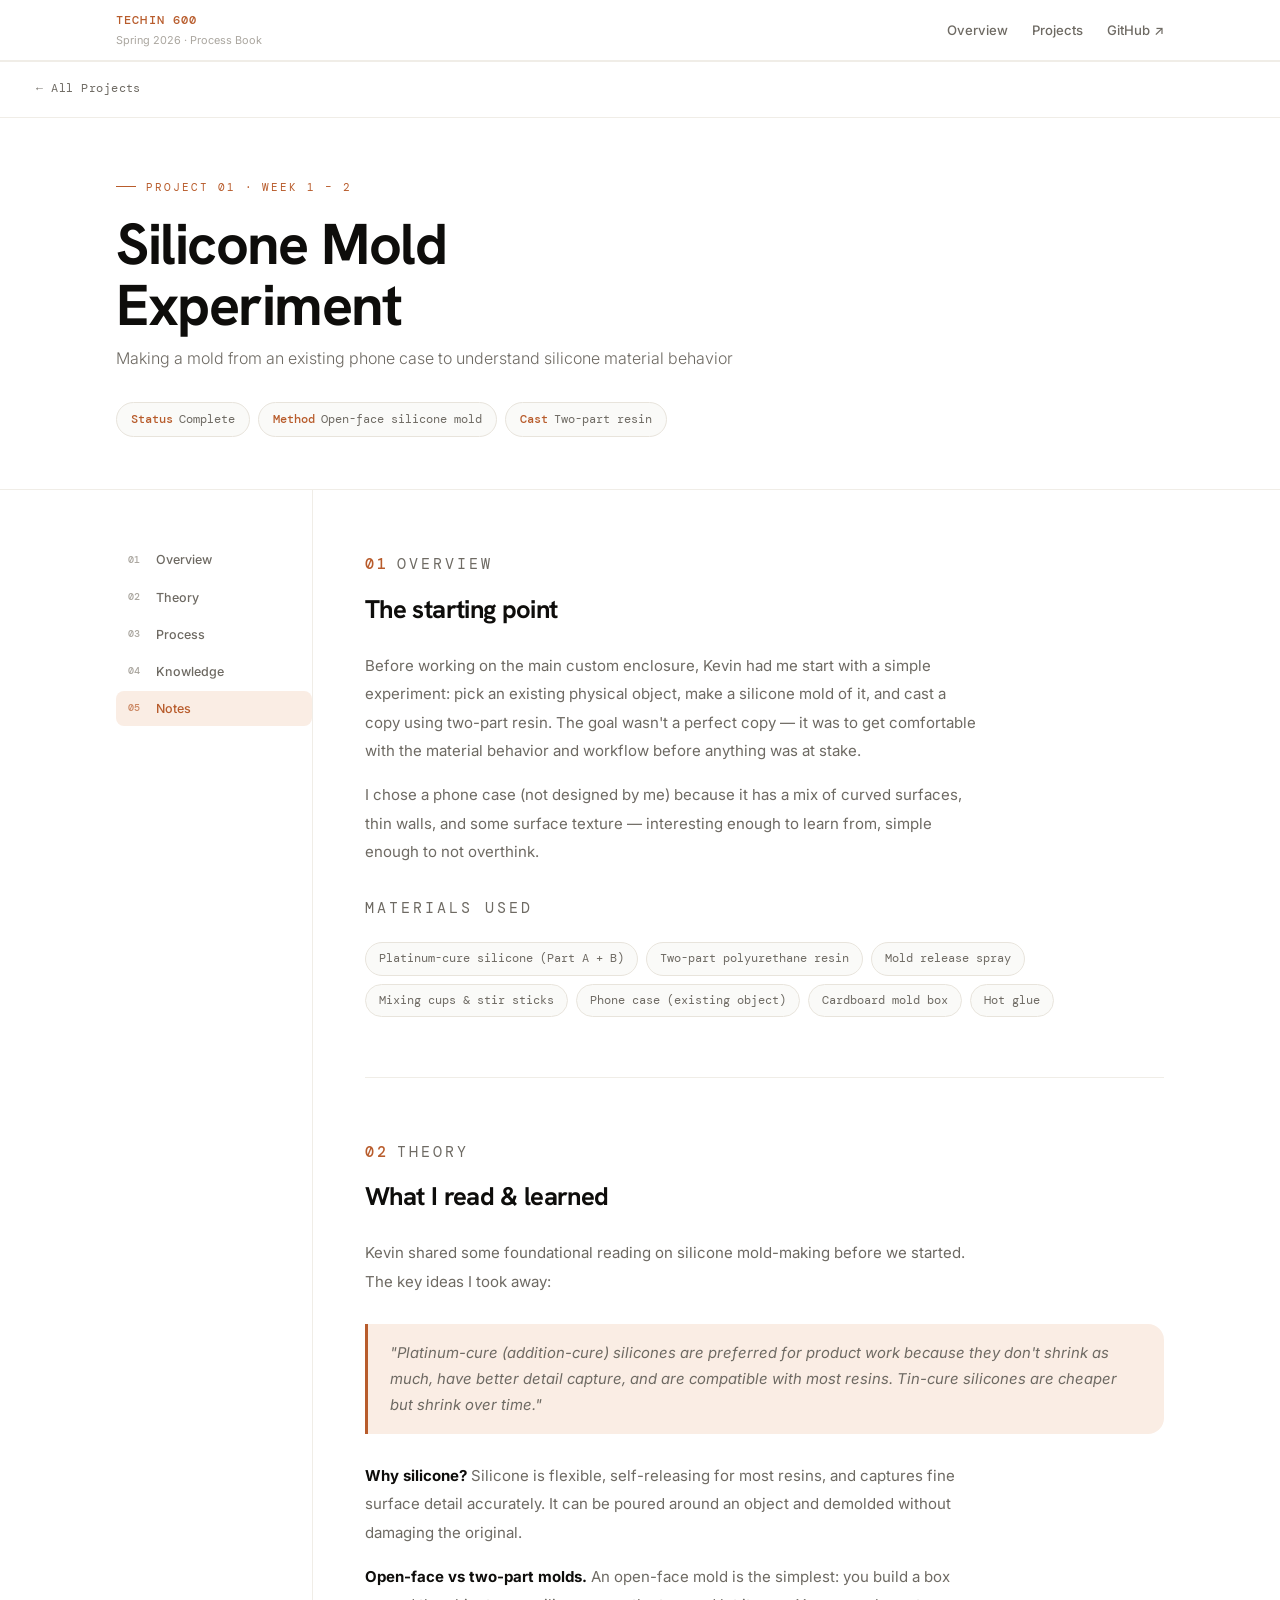
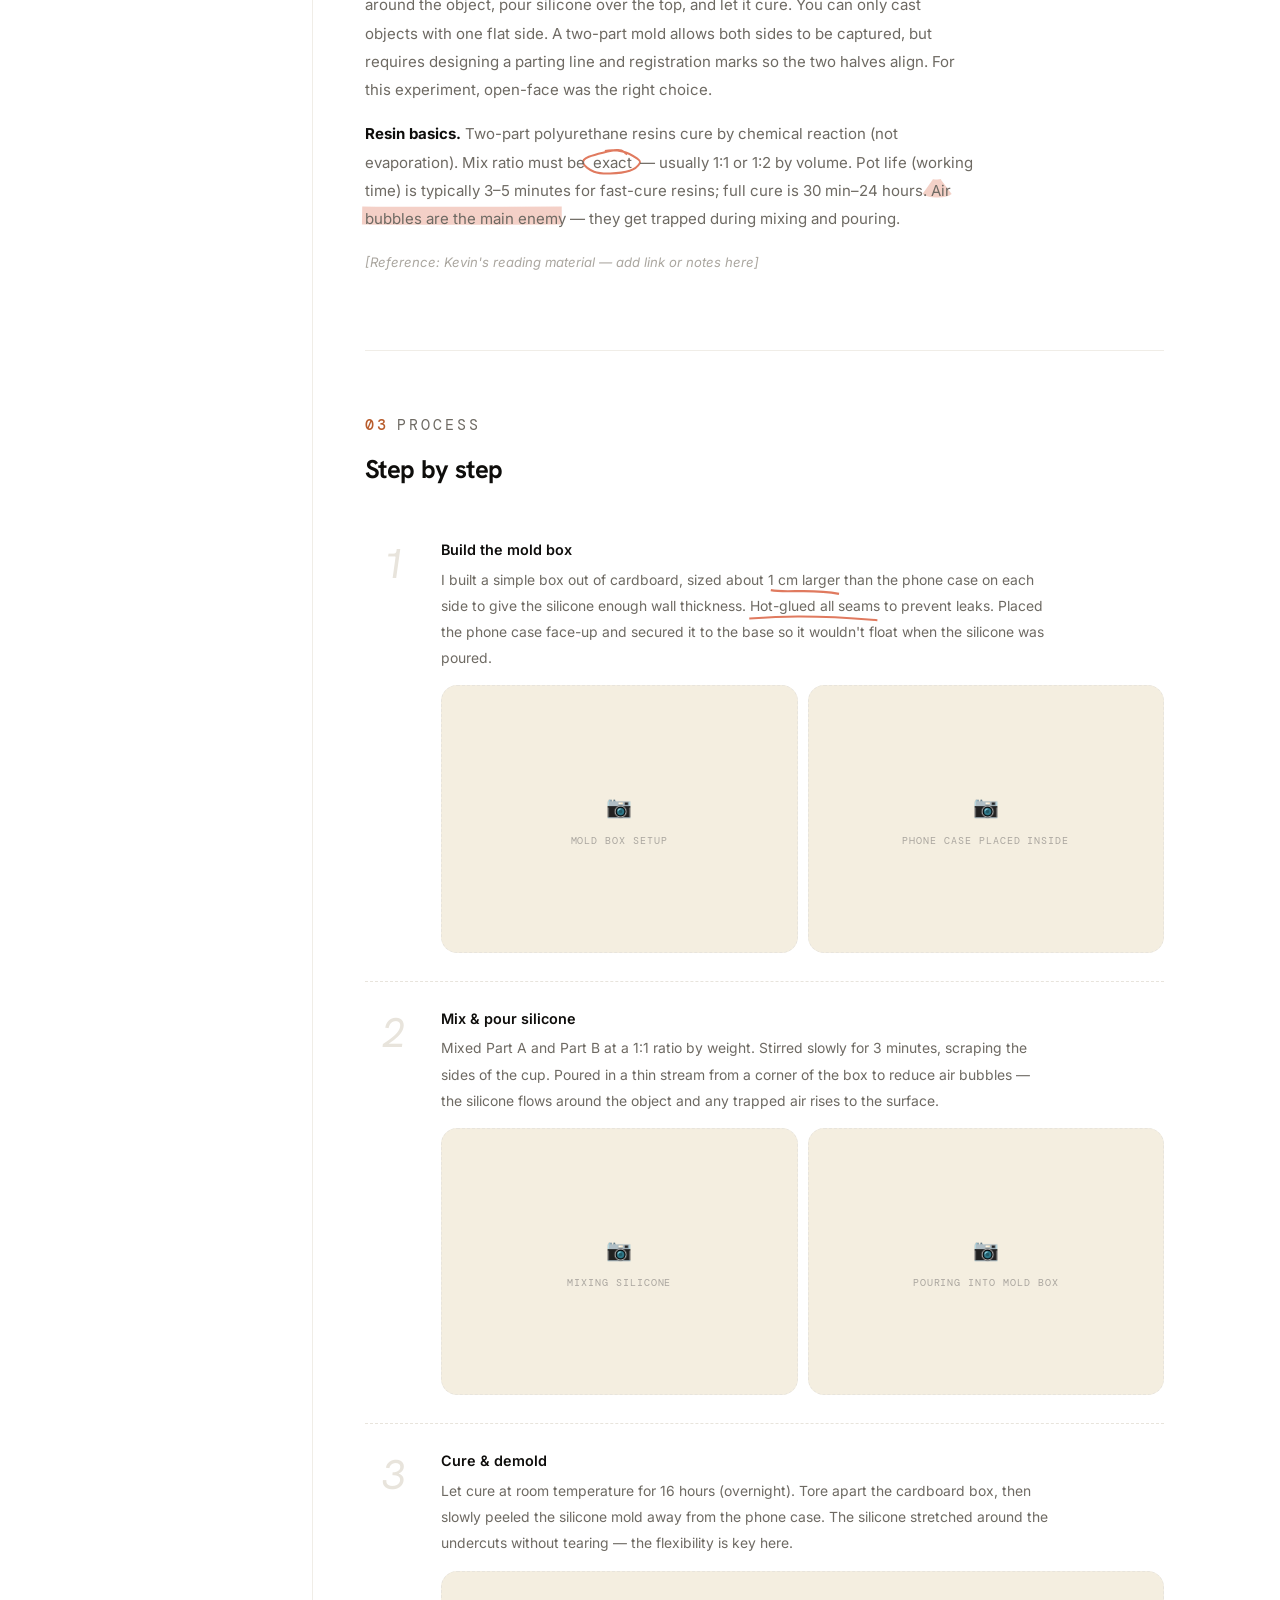
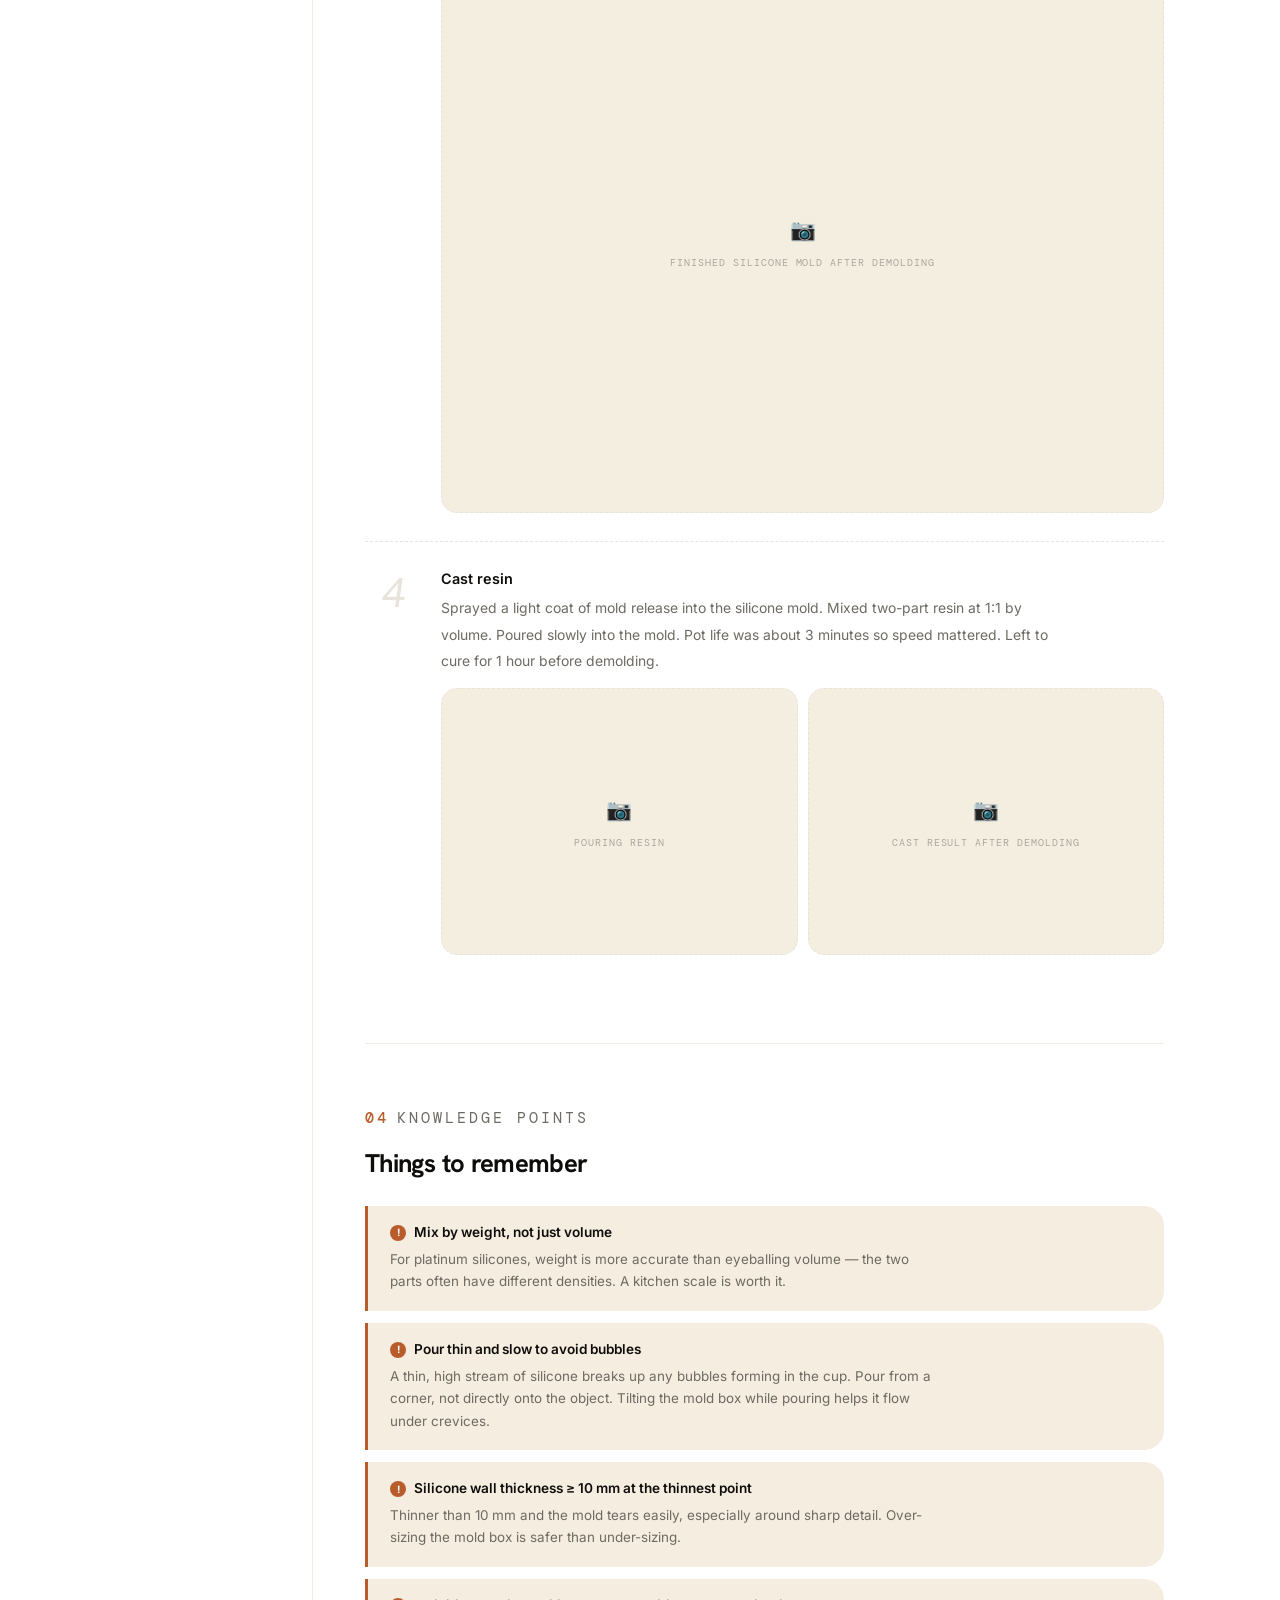
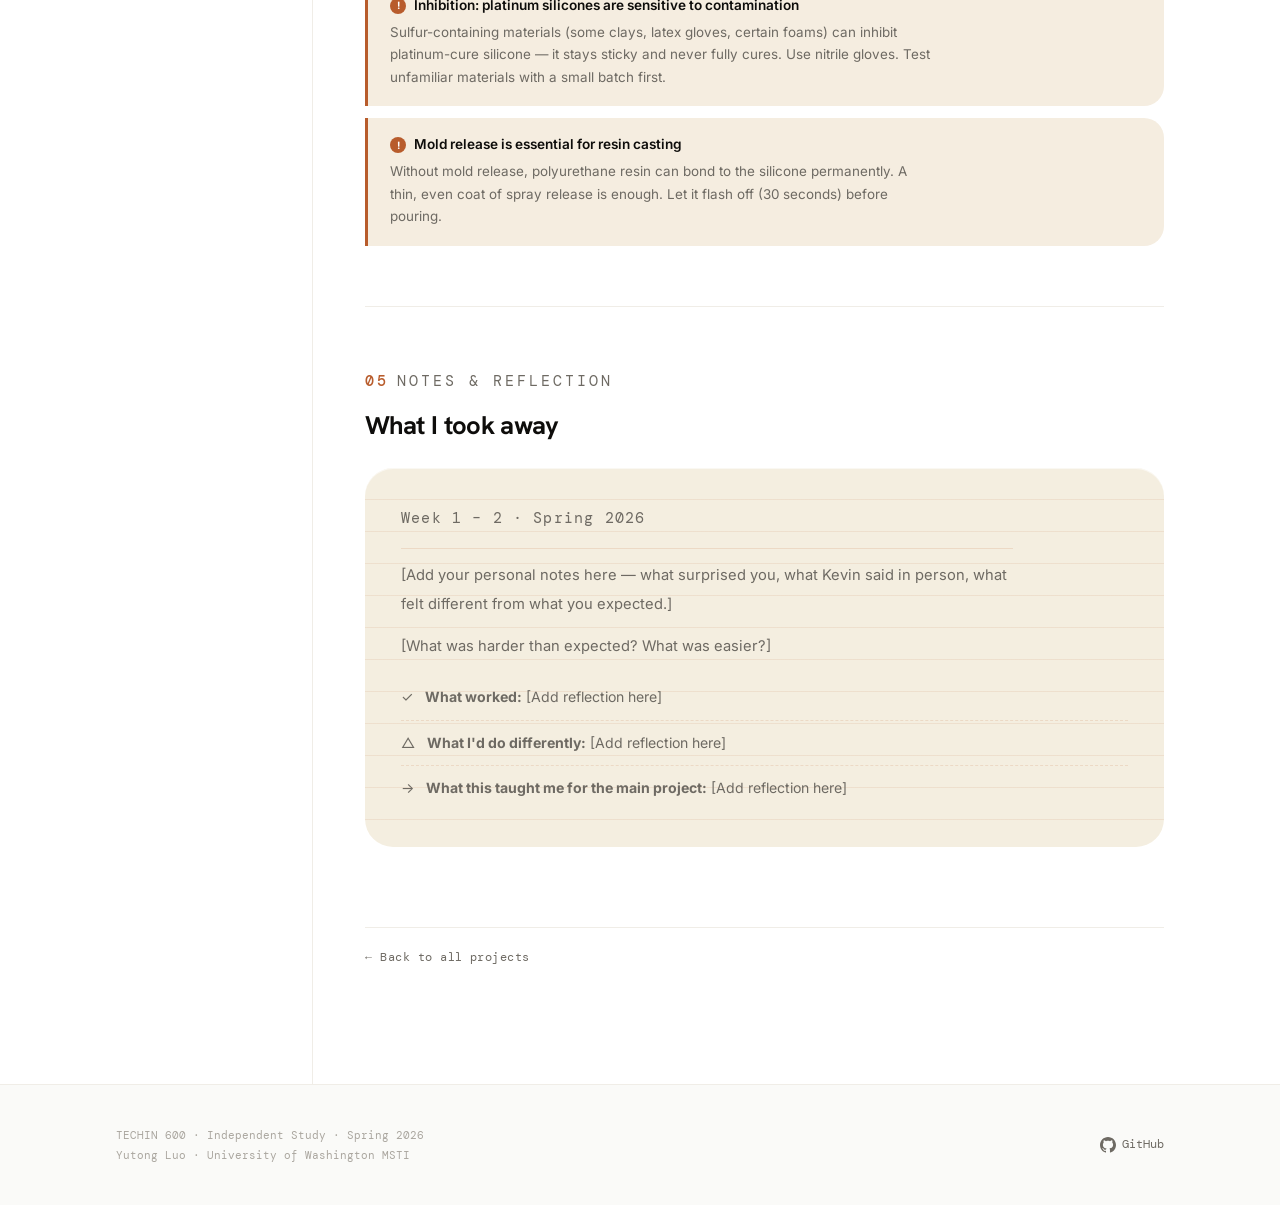
==== projects/01-silicone-mold/index.html @ 2d4c27c6 "Initial process book: HTML/CSS/JS framework with annotation system - Multi-page static site for TECH" ====
<!DOCTYPE html>
<html lang="en">
<head>
  <meta charset="UTF-8" />
  <meta name="viewport" content="width=device-width, initial-scale=1.0" />
  <title>Project 01: Silicone Mold Experiment — TECHIN 600</title>
  <meta name="description" content="Making a silicone mold from an existing phone case. Week 1–2 of TECHIN 600 Independent Study." />
  <link rel="stylesheet" href="../../assets/css/style.css" />
  <link rel="preconnect" href="https://fonts.googleapis.com" />
  <link rel="preconnect" href="https://fonts.gstatic.com" crossorigin />
  <link href="https://fonts.googleapis.com/css2?family=Hanken+Grotesk:wght@400;500;600;700;800&family=Inter:ital,wght@0,300;0,400;0,500;0,600;1,400&family=DM+Mono:wght@400;500&display=swap" rel="stylesheet" />
</head>
<body class="project-page">

<!-- Reading Progress -->
<div class="reading-progress"><div class="reading-progress-bar"></div></div>

<!-- ====== HEADER ====== -->
<header class="site-header">
  <nav class="container site-nav">
    <a href="../../index.html" class="nav-logo">
      <span class="nav-logo-main">TECHIN 600</span>
      <span class="nav-logo-sub">Spring 2026 · Process Book</span>
    </a>
    <ul class="nav-links">
      <li><a href="../../index.html#overview">Overview</a></li>
      <li><a href="../../index.html#projects">Projects</a></li>
      <li><a href="https://github.com/TongSUE/TECHIN-600-Spring2026" target="_blank" rel="noopener">GitHub ↗</a></li>
    </ul>
  </nav>
</header>

<!-- Back link -->
<a href="../../index.html" class="back-link">
  <span class="arrow">←</span> All Projects
</a>

<!-- ====== PROJECT HERO ====== -->
<section class="project-hero">
  <div class="container">
    <p class="project-hero-kicker">Project 01 · Week 1 – 2</p>
    <h1 class="project-hero-title">Silicone Mold<br>Experiment</h1>
    <p class="project-hero-subtitle">Making a mold from an existing phone case to understand silicone material behavior</p>
    <div class="project-hero-meta">
      <span class="meta-tag"><span>Status</span> Complete</span>
      <span class="meta-tag"><span>Method</span> Open-face silicone mold</span>
      <span class="meta-tag"><span>Cast</span> Two-part resin</span>
    </div>
  </div>
</section>

<!-- ====== MAIN LAYOUT ====== -->
<div class="project-layout">

  <!-- Sidebar Nav -->
  <aside class="project-sidebar">
    <ul class="sidebar-nav">
      <li>
        <a href="#overview" class="active">
          <span class="sidebar-nav-num">01</span> Overview
        </a>
      </li>
      <li>
        <a href="#theory">
          <span class="sidebar-nav-num">02</span> Theory
        </a>
      </li>
      <li>
        <a href="#process">
          <span class="sidebar-nav-num">03</span> Process
        </a>
      </li>
      <li>
        <a href="#knowledge">
          <span class="sidebar-nav-num">04</span> Knowledge
        </a>
      </li>
      <li>
        <a href="#notes">
          <span class="sidebar-nav-num">05</span> Notes
        </a>
      </li>
    </ul>
  </aside>

  <!-- Content -->
  <main class="project-content">

    <!-- ---- SECTION 01: OVERVIEW ---- -->
    <section class="content-section" id="overview">
      <p class="content-section-label">
        <span class="content-section-num">01</span> Overview
      </p>
      <h2 class="content-section-title">The starting point</h2>

      <p>
        Before working on the main custom enclosure, Kevin had me start with a simple experiment:
        pick an existing physical object, make a silicone mold of it, and cast a copy using
        two-part resin. The goal wasn't a perfect copy — it was to get comfortable with the
        material behavior and workflow before anything was at stake.
      </p>
      <p>
        I chose a phone case (not designed by me) because it has a mix of curved surfaces,
        thin walls, and some surface texture — interesting enough to learn from, simple enough
        to not overthink.
      </p>

      <p class="content-section-label" style="margin-top: 28px;">Materials Used</p>
      <div class="overview-materials">
        <span class="material-chip">Platinum-cure silicone (Part A + B)</span>
        <span class="material-chip">Two-part polyurethane resin</span>
        <span class="material-chip">Mold release spray</span>
        <span class="material-chip">Mixing cups &amp; stir sticks</span>
        <span class="material-chip">Phone case (existing object)</span>
        <span class="material-chip">Cardboard mold box</span>
        <span class="material-chip">Hot glue</span>
      </div>
    </section>

    <!-- ---- SECTION 02: THEORY ---- -->
    <section class="content-section" id="theory">
      <p class="content-section-label">
        <span class="content-section-num">02</span> Theory
      </p>
      <h2 class="content-section-title">What I read &amp; learned</h2>

      <p>
        Kevin shared some foundational reading on silicone mold-making before we started.
        The key ideas I took away:
      </p>

      <blockquote>
        "Platinum-cure (addition-cure) silicones are preferred for product work because they
        don't shrink as much, have better detail capture, and are compatible with most resins.
        Tin-cure silicones are cheaper but shrink over time."
      </blockquote>

      <p>
        <strong>Why silicone?</strong> Silicone is flexible, self-releasing for most resins, and
        captures fine surface detail accurately. It can be poured around an object and
        demolded without damaging the original.
      </p>

      <p>
        <strong>Open-face vs two-part molds.</strong> An open-face mold is the simplest: you
        build a box around the object, pour silicone over the top, and let it cure. You can
        only cast objects with one flat side. A two-part mold allows both sides to be captured,
        but requires designing a parting line and registration marks so the two halves align.
        For this experiment, open-face was the right choice.
      </p>

      <p>
        <strong>Resin basics.</strong> Two-part polyurethane resins cure by chemical reaction
        (not evaporation). Mix ratio must be <span class="mark-circle">exact</span> — usually 1:1 or 1:2 by volume. Pot life
        (working time) is typically 3–5 minutes for fast-cure resins; full cure is 30 min–24 hours.
        <span class="mark-highlight">Air bubbles are the main enemy</span> — they get trapped during mixing and pouring.
      </p>

      <!-- Placeholder: add Kevin's reference materials/links here -->
      <p style="color:var(--text-light); font-size:0.82rem; font-style:italic;">
        [Reference: Kevin's reading material — add link or notes here]
      </p>
    </section>

    <!-- ---- SECTION 03: PROCESS ---- -->
    <section class="content-section" id="process">
      <p class="content-section-label">
        <span class="content-section-num">03</span> Process
      </p>
      <h2 class="content-section-title">Step by step</h2>

      <div class="process-steps">

        <div class="step">
          <div class="step-num">1</div>
          <div class="step-body">
            <h4>Build the mold box</h4>
            <p>
              I built a simple box out of cardboard, sized about <span class="mark-underline">1 cm larger</span> than the phone case
              on each side to give the silicone enough wall thickness. <span class="mark-wave">Hot-glued all seams</span> to
              prevent leaks. Placed the phone case face-up and secured it to the base so it
              wouldn't float when the silicone was poured.
            </p>
            <div class="photo-grid">
              <div class="photo-placeholder">
                <span class="photo-placeholder-icon">📷</span>
                <span class="photo-placeholder-label">Mold box setup</span>
              </div>
              <div class="photo-placeholder">
                <span class="photo-placeholder-icon">📷</span>
                <span class="photo-placeholder-label">Phone case placed inside</span>
              </div>
            </div>
          </div>
        </div>

        <div class="step">
          <div class="step-num">2</div>
          <div class="step-body">
            <h4>Mix &amp; pour silicone</h4>
            <p>
              Mixed Part A and Part B at a 1:1 ratio by weight. Stirred slowly for 3 minutes,
              scraping the sides of the cup. Poured in a thin stream from a corner of the box
              to reduce air bubbles — the silicone flows around the object and any trapped air
              rises to the surface.
            </p>
            <div class="photo-grid">
              <div class="photo-placeholder">
                <span class="photo-placeholder-icon">📷</span>
                <span class="photo-placeholder-label">Mixing silicone</span>
              </div>
              <div class="photo-placeholder">
                <span class="photo-placeholder-icon">📷</span>
                <span class="photo-placeholder-label">Pouring into mold box</span>
              </div>
            </div>
          </div>
        </div>

        <div class="step">
          <div class="step-num">3</div>
          <div class="step-body">
            <h4>Cure &amp; demold</h4>
            <p>
              Let cure at room temperature for 16 hours (overnight). Tore apart the cardboard
              box, then slowly peeled the silicone mold away from the phone case. The silicone
              stretched around the undercuts without tearing — the flexibility is key here.
            </p>
            <div class="photo-grid photo-grid--1">
              <div class="photo-placeholder">
                <span class="photo-placeholder-icon">📷</span>
                <span class="photo-placeholder-label">Finished silicone mold after demolding</span>
              </div>
            </div>
          </div>
        </div>

        <div class="step">
          <div class="step-num">4</div>
          <div class="step-body">
            <h4>Cast resin</h4>
            <p>
              Sprayed a light coat of mold release into the silicone mold. Mixed two-part resin
              at 1:1 by volume. Poured slowly into the mold. Pot life was about 3 minutes so
              speed mattered. Left to cure for 1 hour before demolding.
            </p>
            <div class="photo-grid">
              <div class="photo-placeholder">
                <span class="photo-placeholder-icon">📷</span>
                <span class="photo-placeholder-label">Pouring resin</span>
              </div>
              <div class="photo-placeholder">
                <span class="photo-placeholder-icon">📷</span>
                <span class="photo-placeholder-label">Cast result after demolding</span>
              </div>
            </div>
          </div>
        </div>

      </div>
    </section>

    <!-- ---- SECTION 04: KNOWLEDGE POINTS ---- -->
    <section class="content-section" id="knowledge">
      <p class="content-section-label">
        <span class="content-section-num">04</span> Knowledge Points
      </p>
      <h2 class="content-section-title">Things to remember</h2>

      <div class="knowledge-list">

        <div class="knowledge-card">
          <h4>Mix by weight, not just volume</h4>
          <p>
            For platinum silicones, weight is more accurate than eyeballing volume —
            the two parts often have different densities. A kitchen scale is worth it.
          </p>
        </div>

        <div class="knowledge-card">
          <h4>Pour thin and slow to avoid bubbles</h4>
          <p>
            A thin, high stream of silicone breaks up any bubbles forming in the cup.
            Pour from a corner, not directly onto the object. Tilting the mold box while
            pouring helps it flow under crevices.
          </p>
        </div>

        <div class="knowledge-card">
          <h4>Silicone wall thickness ≥ 10 mm at the thinnest point</h4>
          <p>
            Thinner than 10 mm and the mold tears easily, especially around sharp detail.
            Over-sizing the mold box is safer than under-sizing.
          </p>
        </div>

        <div class="knowledge-card">
          <h4>Inhibition: platinum silicones are sensitive to contamination</h4>
          <p>
            Sulfur-containing materials (some clays, latex gloves, certain foams) can inhibit
            platinum-cure silicone — it stays sticky and never fully cures. Use nitrile gloves.
            Test unfamiliar materials with a small batch first.
          </p>
        </div>

        <div class="knowledge-card">
          <h4>Mold release is essential for resin casting</h4>
          <p>
            Without mold release, polyurethane resin can bond to the silicone permanently.
            A thin, even coat of spray release is enough. Let it flash off (30 seconds) before
            pouring.
          </p>
        </div>

      </div>
    </section>

    <!-- ---- SECTION 05: NOTES & REFLECTION ---- -->
    <section class="content-section" id="notes">
      <p class="content-section-label">
        <span class="content-section-num">05</span> Notes &amp; Reflection
      </p>
      <h2 class="content-section-title">What I took away</h2>

      <div class="notes-section-inner">
        <div class="notes-content">
          <p class="notes-date">Week 1 – 2 · Spring 2026</p>

          <p>
            [Add your personal notes here — what surprised you, what Kevin said in person,
            what felt different from what you expected.]
          </p>

          <p>
            [What was harder than expected? What was easier?]
          </p>

          <ul class="reflection-list" style="margin-top: 24px;">
            <li>
              <span class="reflection-icon">✓</span>
              <span><strong>What worked:</strong> [Add reflection here]</span>
            </li>
            <li>
              <span class="reflection-icon">△</span>
              <span><strong>What I'd do differently:</strong> [Add reflection here]</span>
            </li>
            <li>
              <span class="reflection-icon">→</span>
              <span><strong>What this taught me for the main project:</strong> [Add reflection here]</span>
            </li>
          </ul>
        </div>
      </div>

    </section>

    <!-- Back link bottom -->
    <a href="../../index.html" class="back-link" style="border-top: 1px solid var(--border-light); border-bottom: none; margin-top: 20px; padding: 20px 0;">
      <span class="arrow">←</span> Back to all projects
    </a>

  </main>
</div>

<!-- ====== FOOTER ====== -->
<footer class="site-footer">
  <div class="container footer-inner">
    <div class="footer-left">
      TECHIN 600 · Independent Study · Spring 2026<br>
      Yutong Luo · University of Washington MSTI
    </div>
    <div class="footer-right">
      <a href="https://github.com/TongSUE/TECHIN-600-Spring2026" target="_blank" rel="noopener">
        <svg width="16" height="16" viewBox="0 0 24 24" fill="currentColor"><path d="M12 0C5.37 0 0 5.37 0 12c0 5.3 3.438 9.8 8.205 11.387.6.113.82-.258.82-.577 0-.285-.01-1.04-.015-2.04-3.338.724-4.042-1.61-4.042-1.61-.546-1.387-1.333-1.756-1.333-1.756-1.089-.745.083-.73.083-.73 1.205.085 1.84 1.238 1.84 1.238 1.07 1.835 2.809 1.305 3.495.998.108-.776.42-1.305.762-1.605-2.665-.3-5.466-1.332-5.466-5.93 0-1.31.465-2.38 1.235-3.22-.135-.303-.54-1.523.105-3.176 0 0 1.005-.322 3.3 1.23.96-.267 1.98-.399 3-.405 1.02.006 2.04.138 3 .405 2.28-1.552 3.285-1.23 3.285-1.23.645 1.653.24 2.873.12 3.176.765.84 1.23 1.91 1.23 3.22 0 4.61-2.805 5.625-5.475 5.92.42.36.81 1.096.81 2.22 0 1.606-.015 2.896-.015 3.286 0 .315.21.69.825.57C20.565 21.795 24 17.295 24 12c0-6.63-5.37-12-12-12"/></svg>
        GitHub
      </a>
    </div>
  </div>
</footer>

<script src="../../assets/js/rough-notation.js"></script>
<script src="../../assets/js/annotations.js"></script>
<script src="../../assets/js/main.js"></script>
</body>
</html>
---- assets/css/style.css ----
/* ============================================
   TECHIN 600 Process Book — Global Stylesheet
   ============================================ */

@import url('https://fonts.googleapis.com/css2?family=Hanken+Grotesk:wght@400;500;600;700;800&family=Inter:ital,wght@0,300;0,400;0,500;0,600;1,400&family=DM+Mono:wght@400;500&display=swap');
@import url('annotations.css');

/* --- Design Tokens --- */
:root {
  --bg:           #FFFFFF;
  --bg-soft:      #FAFAF8;
  --bg-note:      #F4EEE0;
  --bg-card:      #FFFFFF;
  --bg-callout:   #F5EDE0;
  --text:         #0E0D0B;
  --text-muted:   #6E6A63;
  --text-light:   #AAA69F;
  --accent:       #B85C2C;
  --accent-light: #FAEDE4;
  --border:       #E8E4DC;
  --border-light: #F0EDE7;
  --white:        #FFFFFF;

  --font-display: 'Hanken Grotesk', 'Inter', sans-serif;
  --font-sans:   'Inter', -apple-system, sans-serif;
  --font-mono:   'DM Mono', 'Courier New', monospace;

  --radius-sm:   8px;
  --radius:      16px;
  --radius-md:   20px;
  --radius-lg:   28px;
  --radius-xl:   36px;

  --shadow-sm:   0 2px 8px rgba(14,13,11,0.05);
  --shadow-md:   0 6px 24px rgba(14,13,11,0.08);
  --shadow-lg:   0 16px 48px rgba(14,13,11,0.12);
  --shadow-card: 0 2px 12px rgba(14,13,11,0.06), 0 0 0 1px rgba(14,13,11,0.04);

  --ease-snappy: cubic-bezier(0.12, 0.23, 0.50, 1.00);
  --ease-out:    cubic-bezier(0.25, 0.46, 0.45, 0.94);
  --transition:  0.28s var(--ease-snappy);
  --transition-slow: 0.5s var(--ease-out);
}

/* --- Reset & Base --- */
*, *::before, *::after { box-sizing: border-box; margin: 0; padding: 0; }
html { scroll-behavior: smooth; font-size: 16px; }

body {
  background: var(--bg);
  color: var(--text);
  font-family: var(--font-sans);
  font-weight: 400;
  line-height: 1.7;
  -webkit-font-smoothing: antialiased;
}

img { max-width: 100%; height: auto; display: block; }
a { color: inherit; text-decoration: none; }
h1, h2, h3 { font-family: var(--font-display); font-weight: 700; line-height: 1.15; }
h4, h5, h6 { font-family: var(--font-sans); font-weight: 600; line-height: 1.3; }
p { max-width: 68ch; }

code {
  font-family: var(--font-mono);
  font-size: 0.875em;
  background: var(--accent-light);
  padding: 0.1em 0.4em;
  border-radius: 6px;
}

.container {
  max-width: 1120px;
  margin: 0 auto;
  padding: 0 36px;
}

/* ============================================
   ENTRANCE ANIMATIONS
   ============================================ */
@keyframes enterUp {
  from {
    opacity: 0;
    transform: translateY(28px) rotate(var(--enter-rotate, 0deg));
  }
  to {
    opacity: 1;
    transform: translateY(0) rotate(0deg);
  }
}

@keyframes enterFade {
  from { opacity: 0; transform: translateY(12px); }
  to   { opacity: 1; transform: translateY(0); }
}

.reveal { opacity: 0; }
.reveal.visible {
  animation: enterUp 0.45s var(--ease-snappy) forwards;
}

.reveal-children > * { opacity: 0; }
.reveal-children.visible > * { animation: enterFade 0.4s var(--ease-snappy) forwards; }
.reveal-children.visible > *:nth-child(1) { animation-delay: 0.05s; }
.reveal-children.visible > *:nth-child(2) { animation-delay: 0.12s; }
.reveal-children.visible > *:nth-child(3) { animation-delay: 0.19s; }
.reveal-children.visible > *:nth-child(4) { animation-delay: 0.26s; }
.reveal-children.visible > *:nth-child(5) { animation-delay: 0.33s; }

.content-section {
  opacity: 0;
  transform: translateY(20px);
  transition: opacity 0.5s var(--ease-out), transform 0.5s var(--ease-out);
}
.content-section.visible { opacity: 1; transform: translateY(0); }

.step {
  opacity: 0;
  transform: translateY(18px);
  transition: opacity 0.45s var(--ease-out), transform 0.45s var(--ease-out);
}
.step.visible { opacity: 1; transform: translateY(0); }

/* ============================================
   SITE HEADER / NAV
   ============================================ */
.site-header {
  position: sticky;
  top: 0;
  z-index: 100;
  background: rgba(255, 255, 255, 0.82);
  backdrop-filter: blur(16px);
  -webkit-backdrop-filter: blur(16px);
  border-bottom: 1px solid var(--border-light);
  transition: box-shadow var(--transition);
}
.site-header.scrolled { box-shadow: var(--shadow-sm); }

.site-nav {
  display: flex;
  align-items: center;
  justify-content: space-between;
  height: 60px;
}

.nav-logo { display: flex; flex-direction: column; }
.nav-logo-main {
  font-family: var(--font-mono);
  font-size: 0.72rem;
  font-weight: 500;
  color: var(--accent);
  letter-spacing: 0.10em;
  text-transform: uppercase;
}
.nav-logo-sub { font-size: 0.68rem; color: var(--text-light); }

.nav-links { display: flex; gap: 24px; list-style: none; }
.nav-links a {
  font-size: 0.82rem;
  font-weight: 500;
  color: var(--text-muted);
  transition: color var(--transition);
  padding: 4px 0;
  position: relative;
}
.nav-links a::after {
  content: '';
  position: absolute;
  bottom: 0; left: 0;
  width: 0; height: 1px;
  background: var(--accent);
  transition: width var(--transition);
}
.nav-links a:hover { color: var(--text); }
.nav-links a:hover::after,
.nav-links a.active::after { width: 100%; }
.nav-links a.active { color: var(--accent); }

/* ============================================
   HOME HERO
   ============================================ */
.hero {
  padding: 96px 0 72px;
  border-bottom: 1px solid var(--border-light);
}

.hero-kicker {
  font-family: var(--font-mono);
  font-size: 0.70rem;
  letter-spacing: 0.16em;
  text-transform: uppercase;
  color: var(--accent);
  margin-bottom: 22px;
  display: flex;
  align-items: center;
  gap: 10px;
}
.hero-kicker::before {
  content: '';
  display: inline-block;
  width: 24px; height: 1px;
  background: var(--accent);
}

.hero-title {
  font-family: var(--font-display);
  font-size: clamp(2.8rem, 6vw, 5rem);
  font-weight: 700;
  line-height: 1.05;
  letter-spacing: -0.025em;
  margin-bottom: 16px;
}

.hero-subtitle {
  font-size: 1.05rem;
  color: var(--text-muted);
  font-weight: 300;
  margin-bottom: 40px;
  line-height: 1.6;
}

.hero-meta { display: flex; flex-wrap: wrap; gap: 8px; }

.meta-tag {
  display: inline-flex;
  align-items: center;
  gap: 6px;
  padding: 6px 14px;
  border: 1px solid var(--border);
  border-radius: 100px;
  font-size: 0.78rem;
  font-family: var(--font-mono);
  color: var(--text-muted);
  background: var(--bg-soft);
  transition: background var(--transition), border-color var(--transition);
}
.meta-tag:hover { background: var(--bg-note); }
.meta-tag span { color: var(--accent); font-weight: 500; }

/* ============================================
   COURSE OVERVIEW
   ============================================ */
.course-overview {
  padding: 72px 0;
  border-bottom: 1px solid var(--border-light);
}

.section-label {
  font-family: var(--font-mono);
  font-size: 0.66rem;
  letter-spacing: 0.18em;
  text-transform: uppercase;
  color: var(--text-light);
  margin-bottom: 20px;
  display: flex;
  align-items: center;
  gap: 10px;
}
.section-label::after {
  content: '';
  flex: 1; height: 1px;
  background: var(--border);
  max-width: 40px;
}

.overview-grid {
  display: grid;
  grid-template-columns: 1fr 1fr;
  gap: 56px;
  align-items: start;
}

.overview-text { font-size: 0.97rem; line-height: 1.85; color: var(--text-muted); }
.overview-text strong { color: var(--text); }

.overview-goals { list-style: none; }
.overview-goals li {
  display: flex;
  gap: 12px;
  font-size: 0.88rem;
  line-height: 1.65;
  color: var(--text-muted);
  padding: 12px 0;
  border-bottom: 1px solid var(--border-light);
}
.overview-goals li::before { content: '→'; color: var(--accent); flex-shrink: 0; }

/* ============================================
   PROJECT CARDS
   ============================================ */
.projects-section { padding: 72px 0 104px; }

.projects-header {
  display: flex;
  align-items: baseline;
  justify-content: space-between;
  margin-bottom: 44px;
}
.projects-header h2 { font-family: var(--font-display); font-size: 1.7rem; font-weight: 700; letter-spacing: -0.02em; }

.projects-grid {
  display: grid;
  grid-template-columns: repeat(auto-fill, minmax(340px, 1fr));
  gap: 20px;
}

/* Cards animate in with slight tilt — JS sets --enter-rotate */
.project-card {
  background: var(--bg-card);
  border-radius: var(--radius-lg);
  box-shadow: var(--shadow-card);
  overflow: hidden;
  display: flex;
  flex-direction: column;
  opacity: 0;
  cursor: pointer;
  transition:
    transform 0.32s var(--ease-snappy),
    box-shadow 0.32s var(--ease-snappy);
  will-change: transform;
}
.project-card.visible {
  animation: enterUp 0.48s var(--ease-snappy) forwards;
}
.project-card:hover {
  transform: translateY(-6px) rotate(0.4deg);
  box-shadow: var(--shadow-md);
}

.card-thumb {
  aspect-ratio: 16/9;
  background: var(--bg-note);
  overflow: hidden;
  position: relative;
}
.card-thumb img {
  width: 100%; height: 100%;
  object-fit: cover;
  transition: transform var(--transition-slow);
}
.project-card:hover .card-thumb img { transform: scale(1.04); }

.card-thumb-placeholder {
  width: 100%; height: 100%;
  display: flex;
  flex-direction: column;
  align-items: center;
  justify-content: center;
  gap: 10px;
}
.placeholder-num {
  font-family: var(--font-display);
  font-size: 4.5rem;
  color: var(--border);
  line-height: 1;
}
.placeholder-label {
  font-family: var(--font-mono);
  font-size: 0.62rem;
  color: var(--text-light);
  letter-spacing: 0.12em;
  text-transform: uppercase;
}

.card-body {
  padding: 24px 28px 28px;
  display: flex;
  flex-direction: column;
  flex: 1;
}

.card-top {
  display: flex;
  align-items: center;
  justify-content: space-between;
  margin-bottom: 10px;
}

.card-num {
  font-family: var(--font-mono);
  font-size: 0.68rem;
  color: var(--text-light);
  letter-spacing: 0.1em;
}

.status-badge {
  font-family: var(--font-mono);
  font-size: 0.60rem;
  letter-spacing: 0.08em;
  text-transform: uppercase;
  padding: 4px 10px;
  border-radius: 100px;
  font-weight: 500;
}
.status-badge--complete { background: #E8F5EC; color: #2A7A3A; }
.status-badge--progress { background: var(--accent-light); color: var(--accent); }
.status-badge--upcoming { background: var(--bg-soft); color: var(--text-light); }

.card-title { font-family: var(--font-display); font-size: 1.2rem; font-weight: 700; letter-spacing: -0.02em; margin-bottom: 8px; line-height: 1.2; }
.card-desc { font-size: 0.85rem; color: var(--text-muted); line-height: 1.7; flex: 1; }

.card-footer {
  display: flex;
  align-items: center;
  justify-content: space-between;
  margin-top: 20px;
  padding-top: 16px;
  border-top: 1px solid var(--border-light);
}

.card-weeks { font-family: var(--font-mono); font-size: 0.70rem; color: var(--text-light); }
.card-tags { display: flex; gap: 6px; flex-wrap: wrap; }
.tag {
  font-family: var(--font-mono);
  font-size: 0.62rem;
  padding: 3px 8px;
  border: 1px solid var(--border);
  border-radius: 6px;
  color: var(--text-muted);
}

.card-link {
  display: inline-flex;
  align-items: center;
  gap: 6px;
  font-size: 0.82rem;
  font-weight: 500;
  color: var(--accent);
  margin-top: 16px;
  transition: gap var(--transition);
}
.card-link .arrow { transition: transform var(--transition); }
.project-card:hover .card-link { gap: 10px; }
.project-card:hover .card-link .arrow { transform: translateX(3px); }

/* ============================================
   SITE FOOTER
   ============================================ */
.site-footer {
  border-top: 1px solid var(--border-light);
  padding: 40px 0;
  background: var(--bg-soft);
}
.footer-inner { display: flex; align-items: center; justify-content: space-between; }
.footer-left {
  font-family: var(--font-mono);
  font-size: 0.70rem;
  color: var(--text-light);
  line-height: 1.8;
}
.footer-right a {
  font-family: var(--font-mono);
  font-size: 0.72rem;
  color: var(--text-muted);
  display: flex;
  align-items: center;
  gap: 6px;
  transition: color var(--transition);
}
.footer-right a:hover { color: var(--accent); }

/* ============================================
   PROJECT DETAIL PAGE
   ============================================ */
.project-page { min-height: 100vh; }

.back-link {
  display: inline-flex;
  align-items: center;
  gap: 8px;
  font-family: var(--font-mono);
  font-size: 0.72rem;
  color: var(--text-muted);
  letter-spacing: 0.04em;
  padding: 18px 36px;
  width: 100%;
  transition: color var(--transition);
  border-bottom: 1px solid var(--border-light);
}
.back-link:hover { color: var(--accent); }
.back-link .arrow { transition: transform var(--transition); }
.back-link:hover .arrow { transform: translateX(-3px); }

/* Project Hero */
.project-hero {
  padding: 60px 0 52px;
  border-bottom: 1px solid var(--border-light);
}

.project-hero-kicker {
  font-family: var(--font-mono);
  font-size: 0.68rem;
  letter-spacing: 0.18em;
  text-transform: uppercase;
  color: var(--accent);
  margin-bottom: 18px;
  display: flex;
  align-items: center;
  gap: 10px;
}
.project-hero-kicker::before {
  content: '';
  display: inline-block;
  width: 20px; height: 1px;
  background: var(--accent);
}

.project-hero-title {
  font-family: var(--font-display);
  font-size: clamp(2rem, 5vw, 3.6rem);
  font-weight: 700;
  line-height: 1.05;
  letter-spacing: -0.025em;
  margin-bottom: 10px;
}

.project-hero-subtitle {
  font-size: 1rem;
  color: var(--text-muted);
  font-weight: 300;
  margin-bottom: 30px;
}

.project-hero-meta { display: flex; flex-wrap: wrap; gap: 8px; }

/* Main layout */
.project-layout {
  display: grid;
  grid-template-columns: 196px 1fr;
  max-width: 1120px;
  margin: 0 auto;
  padding: 0 36px;
  align-items: start;
}

/* Sidebar */
.project-sidebar {
  position: sticky;
  top: 80px;
  padding: 52px 0;
}

.sidebar-nav { list-style: none; }
.sidebar-nav li { margin-bottom: 2px; }
.sidebar-nav a {
  display: flex;
  align-items: center;
  gap: 10px;
  padding: 7px 12px;
  font-size: 0.78rem;
  color: var(--text-muted);
  font-weight: 500;
  border-radius: var(--radius-sm);
  transition: background var(--transition), color var(--transition);
}
.sidebar-nav a:hover { background: var(--bg-soft); color: var(--text); }
.sidebar-nav a.active { background: var(--accent-light); color: var(--accent); }

.sidebar-nav-num {
  font-family: var(--font-mono);
  font-size: 0.62rem;
  color: var(--text-light);
  min-width: 18px;
}
.sidebar-nav a.active .sidebar-nav-num { color: var(--accent); opacity: 0.7; }

/* Reading progress */
.reading-progress {
  position: fixed;
  top: 60px; left: 0; right: 0;
  height: 2px;
  background: var(--border-light);
  z-index: 99;
}
.reading-progress-bar {
  height: 100%;
  background: var(--accent);
  width: 0%;
  transition: width 0.1s linear;
  border-radius: 0 2px 2px 0;
}

/* Content */
.project-content {
  padding: 0 0 96px 52px;
  border-left: 1px solid var(--border-light);
}

.content-section { padding: 60px 0; border-bottom: 1px solid var(--border-light); }
.content-section:last-of-type { border-bottom: none; }

.content-section-label {
  font-family: var(--font-mono);
  font-size: 0.63rem;
  letter-spacing: 0.20em;
  text-transform: uppercase;
  color: var(--text-light);
  margin-bottom: 6px;
  display: flex;
  align-items: center;
  gap: 8px;
}
.content-section-num { color: var(--accent); font-weight: 500; }

.content-section-title {
  font-family: var(--font-display);
  font-size: 1.6rem;
  font-weight: 700;
  letter-spacing: -0.025em;
  margin-bottom: 28px;
  line-height: 1.15;
}

.content-section p {
  font-size: 0.94rem;
  line-height: 1.88;
  color: var(--text-muted);
  margin-bottom: 16px;
}
.content-section p strong { color: var(--text); }

/* Materials */
.overview-materials { display: flex; flex-wrap: wrap; gap: 8px; margin-top: 20px; }
.material-chip {
  padding: 5px 13px;
  background: var(--bg-soft);
  border: 1px solid var(--border);
  border-radius: 100px;
  font-size: 0.78rem;
  font-family: var(--font-mono);
  color: var(--text-muted);
  transition: background var(--transition);
}
.material-chip:hover { background: var(--bg-note); }

/* Blockquote */
blockquote {
  border-left: 3px solid var(--accent);
  padding: 16px 22px;
  margin: 28px 0;
  background: var(--accent-light);
  border-radius: 0 var(--radius) var(--radius) 0;
  font-style: italic;
  color: var(--text-muted);
  font-size: 0.93rem;
  line-height: 1.75;
}

/* Process steps */
.process-steps { margin-top: 8px; }

.step {
  display: grid;
  grid-template-columns: 56px 1fr;
  gap: 20px;
  padding: 28px 0;
  border-bottom: 1px dashed var(--border);
  align-items: start;
}
.step:last-child { border-bottom: none; }

.step-num {
  font-family: var(--font-display);
  font-size: 2.6rem;
  color: var(--border);
  line-height: 1;
  font-style: italic;
  text-align: center;
  padding-top: 2px;
}

.step-body h4 { font-size: 0.9rem; font-weight: 600; margin-bottom: 7px; color: var(--text); }
.step-body p { font-size: 0.87rem; color: var(--text-muted); margin-bottom: 14px; }

/* Photo grid */
.photo-grid { display: grid; grid-template-columns: repeat(2, 1fr); gap: 10px; margin-top: 14px; }
.photo-grid--3 { grid-template-columns: repeat(3, 1fr); }
.photo-grid--1 { grid-template-columns: 1fr; }

.photo-item {
  aspect-ratio: 4/3;
  background: var(--bg-note);
  border-radius: var(--radius);
  overflow: hidden;
  cursor: pointer;
  position: relative;
  transition: transform var(--transition), box-shadow var(--transition);
}
.photo-item img {
  width: 100%; height: 100%;
  object-fit: cover;
  transition: transform var(--transition-slow);
}
.photo-item:hover {
  transform: scale(1.02) rotate(-0.5deg);
  box-shadow: var(--shadow-md);
}
.photo-item:hover img { transform: scale(1.04); }
.photo-item::after {
  content: '↗';
  position: absolute;
  top: 10px; right: 10px;
  width: 26px; height: 26px;
  background: rgba(14,13,11,0.45);
  color: white;
  border-radius: 50%;
  display: flex;
  align-items: center;
  justify-content: center;
  font-size: 0.65rem;
  opacity: 0;
  transition: opacity var(--transition);
}
.photo-item:hover::after { opacity: 1; }

/* Photo placeholder */
.photo-placeholder {
  aspect-ratio: 4/3;
  background: var(--bg-note);
  border-radius: var(--radius);
  border: 1.5px dashed var(--border);
  display: flex;
  flex-direction: column;
  align-items: center;
  justify-content: center;
  gap: 8px;
  transition: background var(--transition);
}
.photo-placeholder:hover { background: #EDE7D4; }
.photo-placeholder-icon { font-size: 1.3rem; color: var(--border); }
.photo-placeholder-label {
  font-family: var(--font-mono);
  font-size: 0.60rem;
  color: var(--text-light);
  letter-spacing: 0.10em;
  text-transform: uppercase;
  text-align: center;
  padding: 0 12px;
}

.photo-caption { font-family: var(--font-mono); font-size: 0.66rem; color: var(--text-light); margin-top: 8px; }

/* Knowledge cards */
.knowledge-list { display: flex; flex-direction: column; gap: 12px; }

.knowledge-card {
  background: var(--bg-callout);
  border-left: 3px solid var(--accent);
  border-radius: 0 var(--radius-md) var(--radius-md) 0;
  padding: 18px 22px;
  transition: transform var(--transition), box-shadow var(--transition);
}
.knowledge-card:hover { transform: translateX(3px); box-shadow: var(--shadow-sm); }

.knowledge-card h4 {
  font-size: 0.85rem;
  font-weight: 600;
  color: var(--text);
  margin-bottom: 6px;
  display: flex;
  align-items: center;
  gap: 8px;
}
.knowledge-card h4::before {
  content: '!';
  display: inline-flex;
  align-items: center;
  justify-content: center;
  width: 16px; height: 16px;
  background: var(--accent);
  color: white;
  border-radius: 50%;
  font-size: 0.63rem;
  font-weight: 700;
  flex-shrink: 0;
}
.knowledge-card p { font-size: 0.84rem; color: var(--text-muted); line-height: 1.68; margin: 0; }

/* Notes — ruled paper */
.notes-section-inner {
  background: var(--bg-note);
  border-radius: var(--radius-lg);
  padding: 36px;
  position: relative;
  overflow: hidden;
  box-shadow: inset 0 1px 0 rgba(255,255,255,0.6);
}
.notes-section-inner::before {
  content: '';
  position: absolute;
  inset: 0;
  background: repeating-linear-gradient(
    transparent, transparent 31px,
    rgba(184, 92, 44, 0.10) 31px,
    rgba(184, 92, 44, 0.10) 32px
  );
  pointer-events: none;
}

.notes-content { position: relative; z-index: 1; }
.notes-date {
  font-family: var(--font-mono);
  font-size: 0.68rem;
  color: var(--text-light);
  letter-spacing: 0.08em;
  margin-bottom: 22px;
  padding-bottom: 14px;
  border-bottom: 1px solid rgba(184, 92, 44, 0.15);
}
.notes-content p { font-size: 0.92rem; line-height: 2; color: var(--text-muted); margin-bottom: 12px; }

.reflection-list { list-style: none; display: flex; flex-direction: column; gap: 10px; margin-top: 24px; }
.reflection-list li {
  display: flex;
  gap: 12px;
  font-size: 0.88rem;
  line-height: 1.75;
  color: var(--text-muted);
  padding-bottom: 10px;
  border-bottom: 1px dashed rgba(184, 92, 44, 0.15);
}
.reflection-list li:last-child { border-bottom: none; }
.reflection-icon { flex-shrink: 0; }

/* In-progress banner */
.in-progress-banner {
  background: var(--accent-light);
  border: 1px solid rgba(184, 92, 44, 0.2);
  border-radius: var(--radius-md);
  padding: 20px 24px;
  display: flex;
  align-items: flex-start;
  gap: 16px;
  margin-bottom: 32px;
}
.in-progress-icon { font-size: 1.2rem; flex-shrink: 0; margin-top: 1px; }
.in-progress-text h4 { font-size: 0.88rem; font-weight: 600; margin-bottom: 3px; }
.in-progress-text p { font-size: 0.82rem; color: var(--text-muted); margin: 0; }

/* ============================================
   LIGHTBOX
   ============================================ */
.lightbox {
  position: fixed;
  inset: 0;
  z-index: 1000;
  background: rgba(14, 13, 11, 0.88);
  display: flex;
  align-items: center;
  justify-content: center;
  opacity: 0;
  pointer-events: none;
  transition: opacity 0.3s var(--ease-out);
  backdrop-filter: blur(12px);
  -webkit-backdrop-filter: blur(12px);
}
.lightbox.open { opacity: 1; pointer-events: all; }

.lightbox-img {
  max-width: 90vw;
  max-height: 85vh;
  object-fit: contain;
  border-radius: var(--radius-md);
  box-shadow: var(--shadow-lg);
  transform: scale(0.94) rotate(-1deg);
  transition: transform 0.35s var(--ease-snappy);
}
.lightbox.open .lightbox-img { transform: scale(1) rotate(0deg); }

.lightbox-close {
  position: absolute;
  top: 24px; right: 28px;
  width: 36px; height: 36px;
  border-radius: 50%;
  background: rgba(255,255,255,0.12);
  border: none;
  color: rgba(255,255,255,0.75);
  font-size: 1rem;
  cursor: pointer;
  display: flex;
  align-items: center;
  justify-content: center;
  transition: background var(--transition), color var(--transition);
}
.lightbox-close:hover { background: rgba(255,255,255,0.22); color: white; }

.lightbox-caption {
  position: absolute;
  bottom: 24px;
  font-family: var(--font-mono);
  font-size: 0.70rem;
  color: rgba(255,255,255,0.45);
  letter-spacing: 0.05em;
}

/* ============================================
   RESPONSIVE
   ============================================ */
@media (max-width: 900px) {
  .project-layout { grid-template-columns: 1fr; padding: 0 20px; }
  .project-sidebar { position: static; padding: 24px 0 0; border-bottom: 1px solid var(--border-light); }
  .sidebar-nav { display: flex; flex-wrap: wrap; gap: 4px; }
  .sidebar-nav li { margin: 0; }
  .project-content { padding: 0 0 64px; border-left: none; }
  .overview-grid { grid-template-columns: 1fr; gap: 28px; }
  .photo-grid { grid-template-columns: 1fr; }
  .photo-grid--3 { grid-template-columns: repeat(2, 1fr); }
}

@media (max-width: 640px) {
  .container { padding: 0 20px; }
  .hero { padding: 56px 0 44px; }
  .projects-grid { grid-template-columns: 1fr; }
  .step { grid-template-columns: 40px 1fr; }
  .step-num { font-size: 2rem; }
  .footer-inner { flex-direction: column; gap: 12px; align-items: flex-start; }
  .back-link { padding: 16px 20px; }
  .projects-header { flex-direction: column; gap: 8px; }
  .nav-links { display: none; }
  .notes-section-inner { padding: 24px 20px; }
}
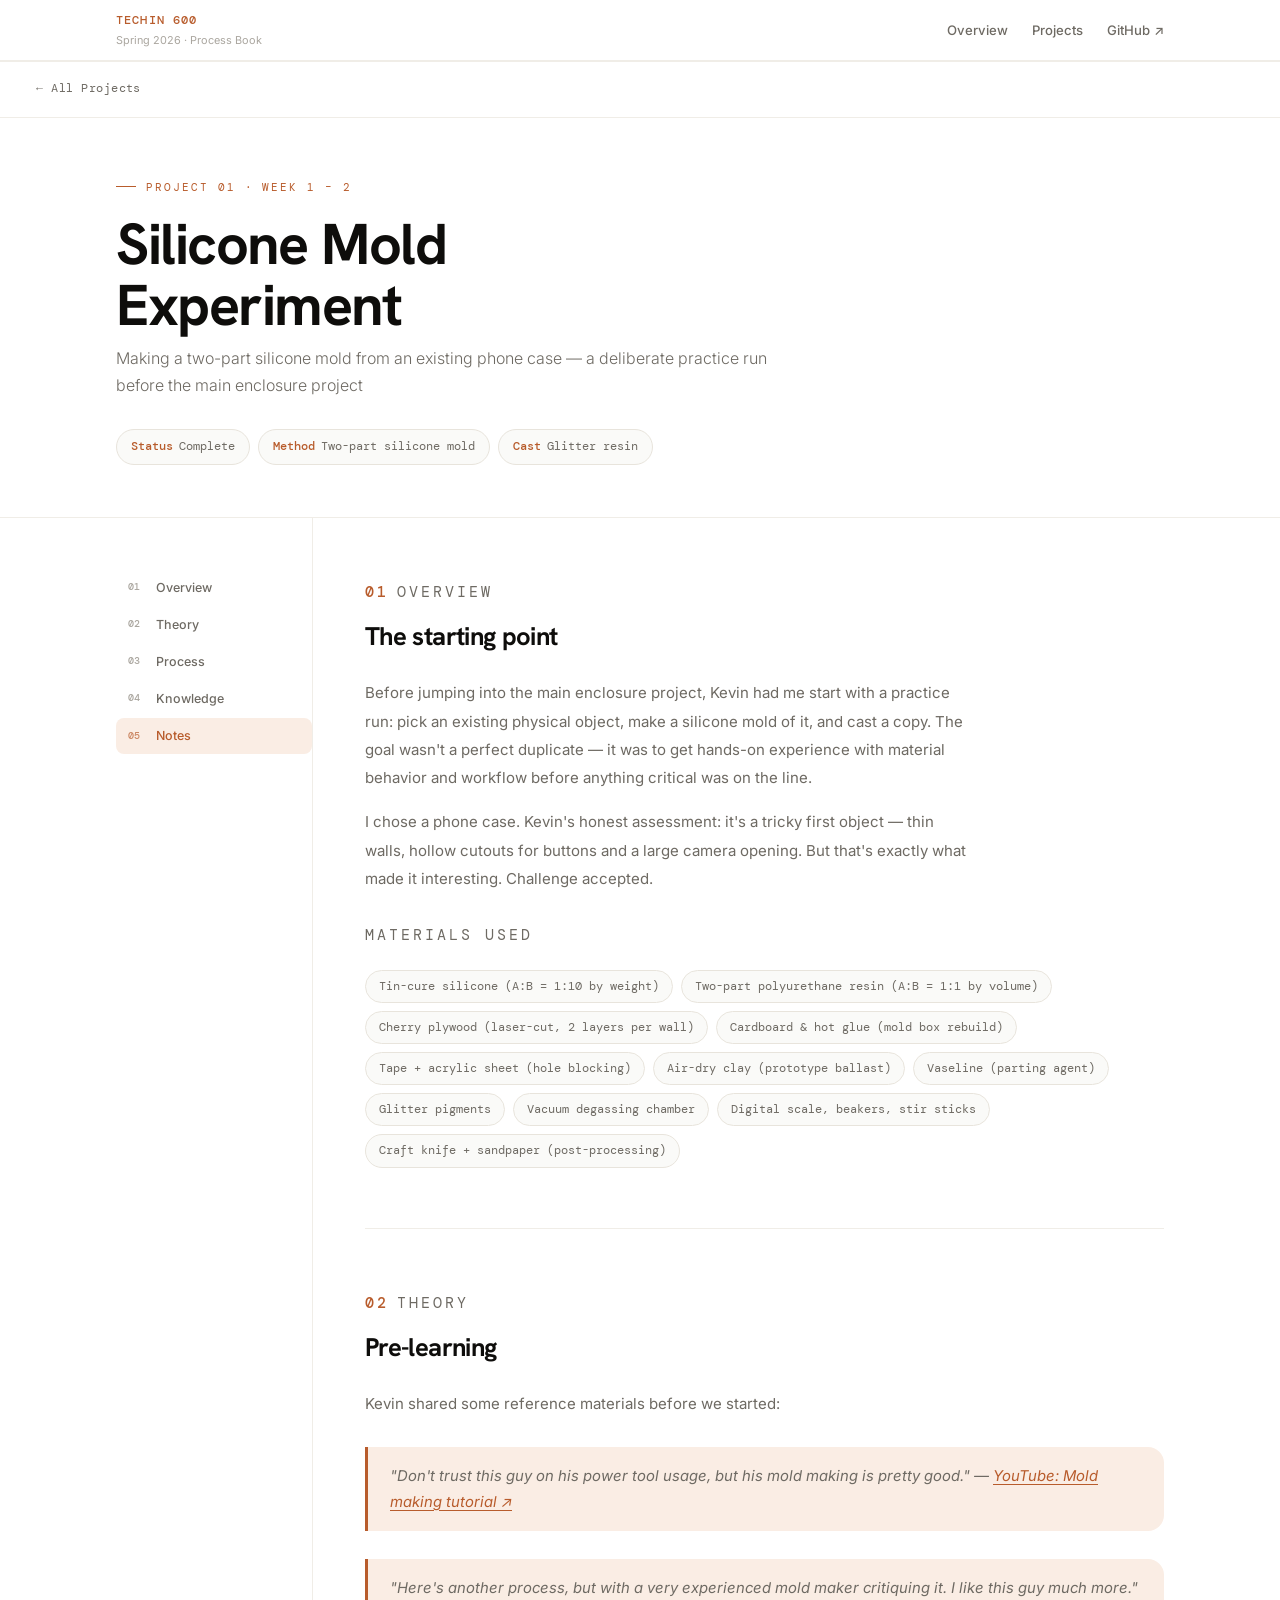
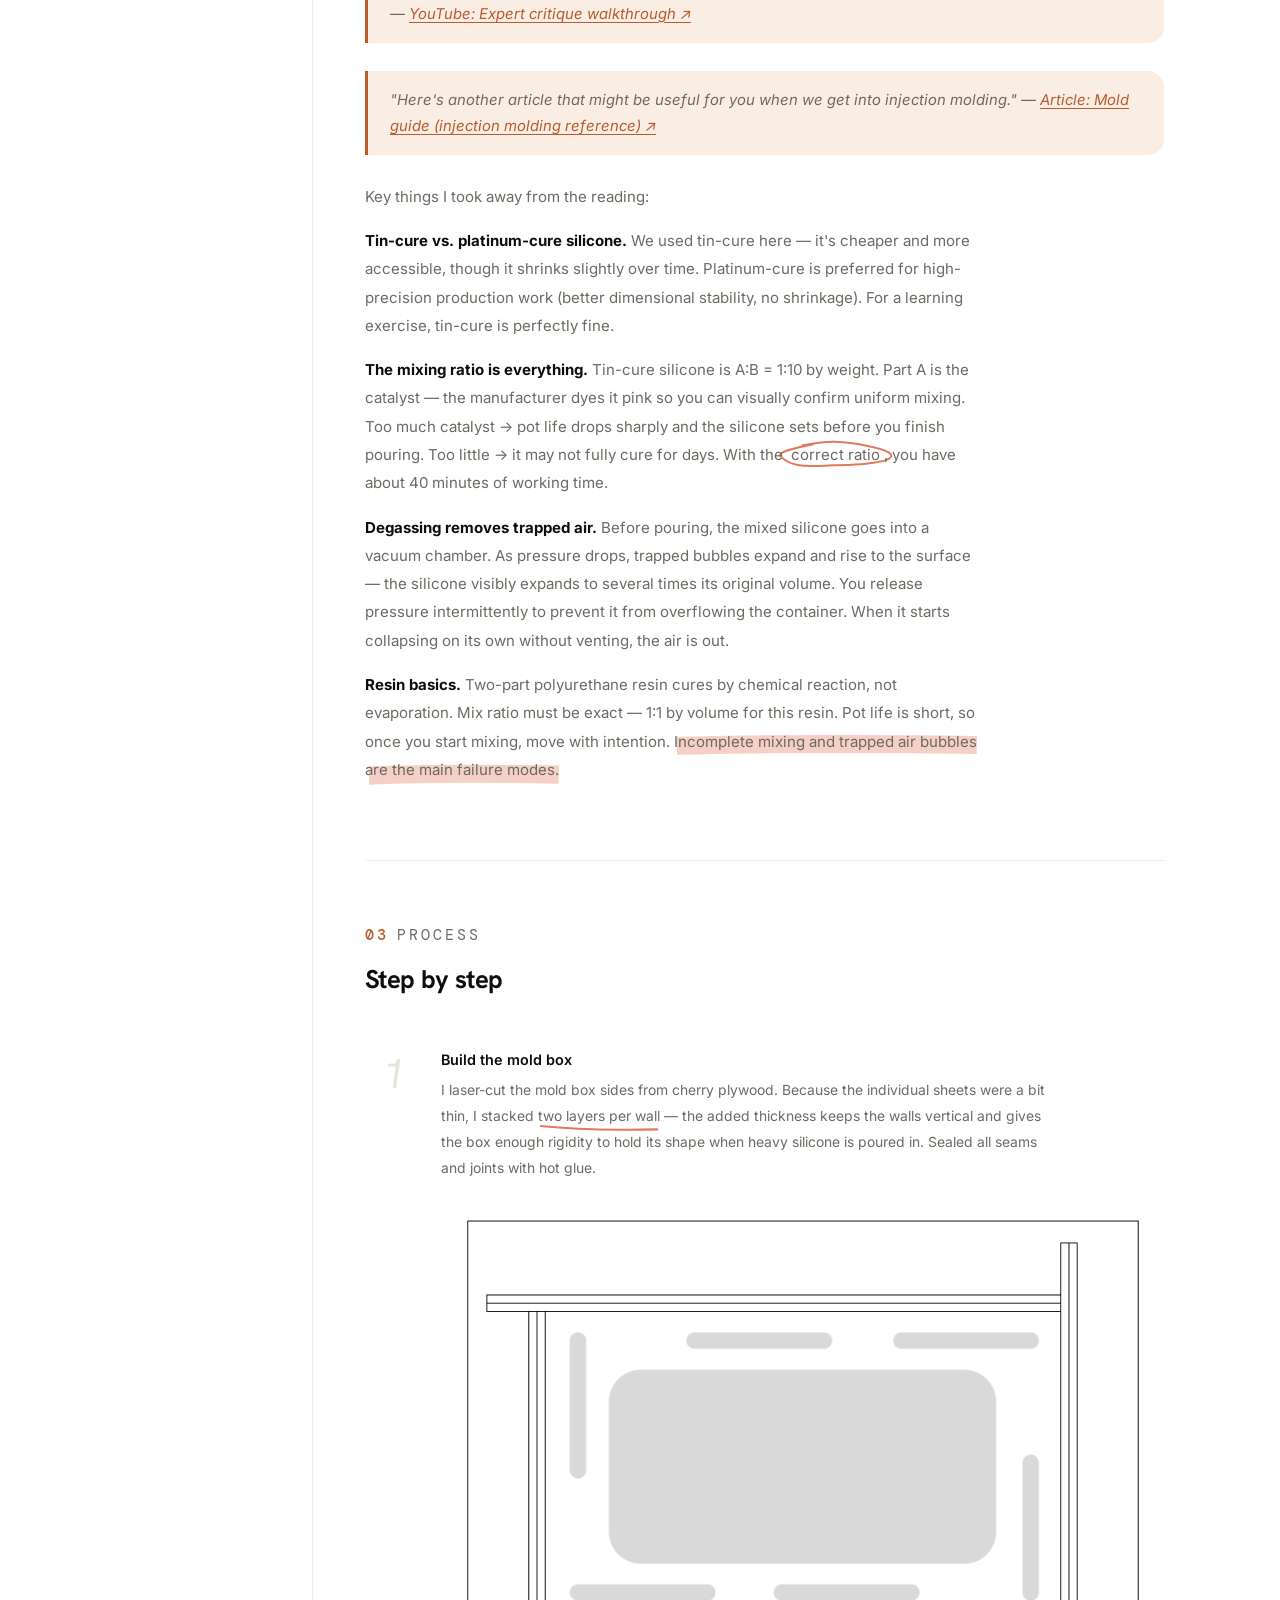
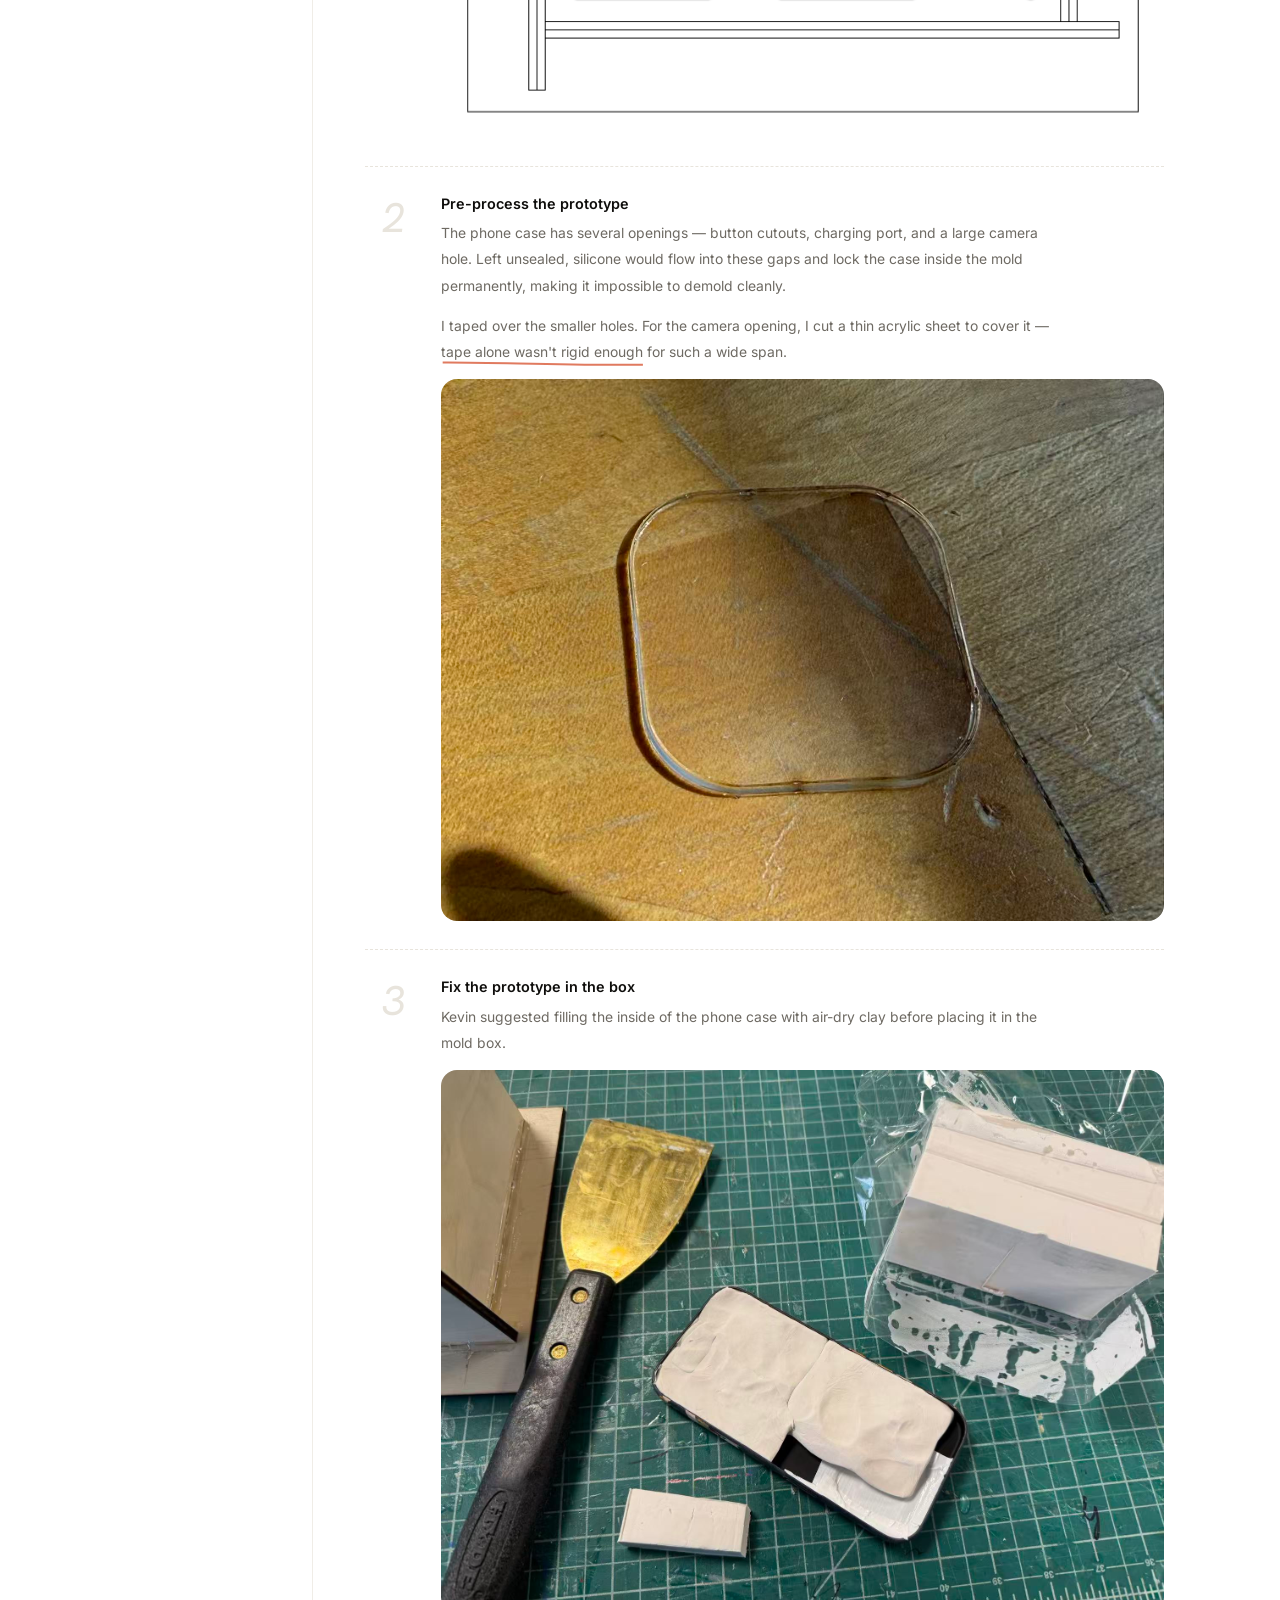
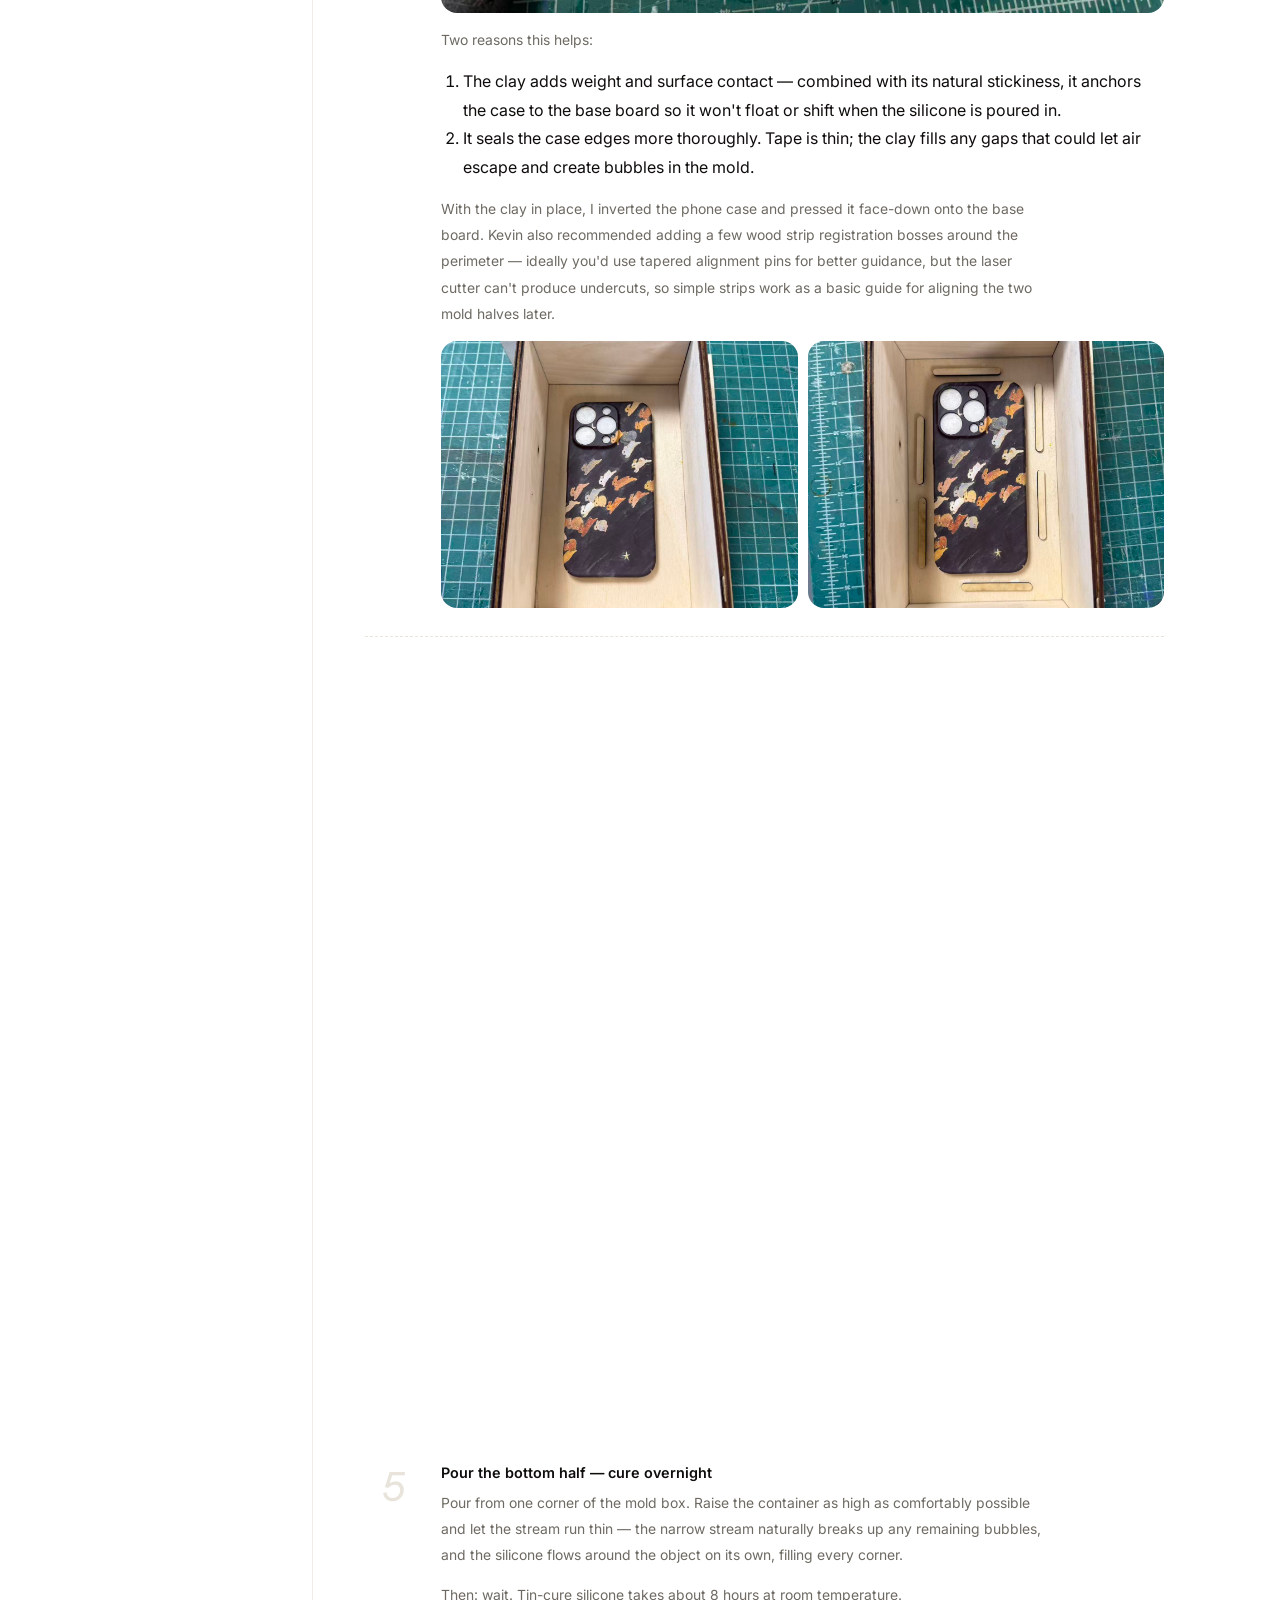
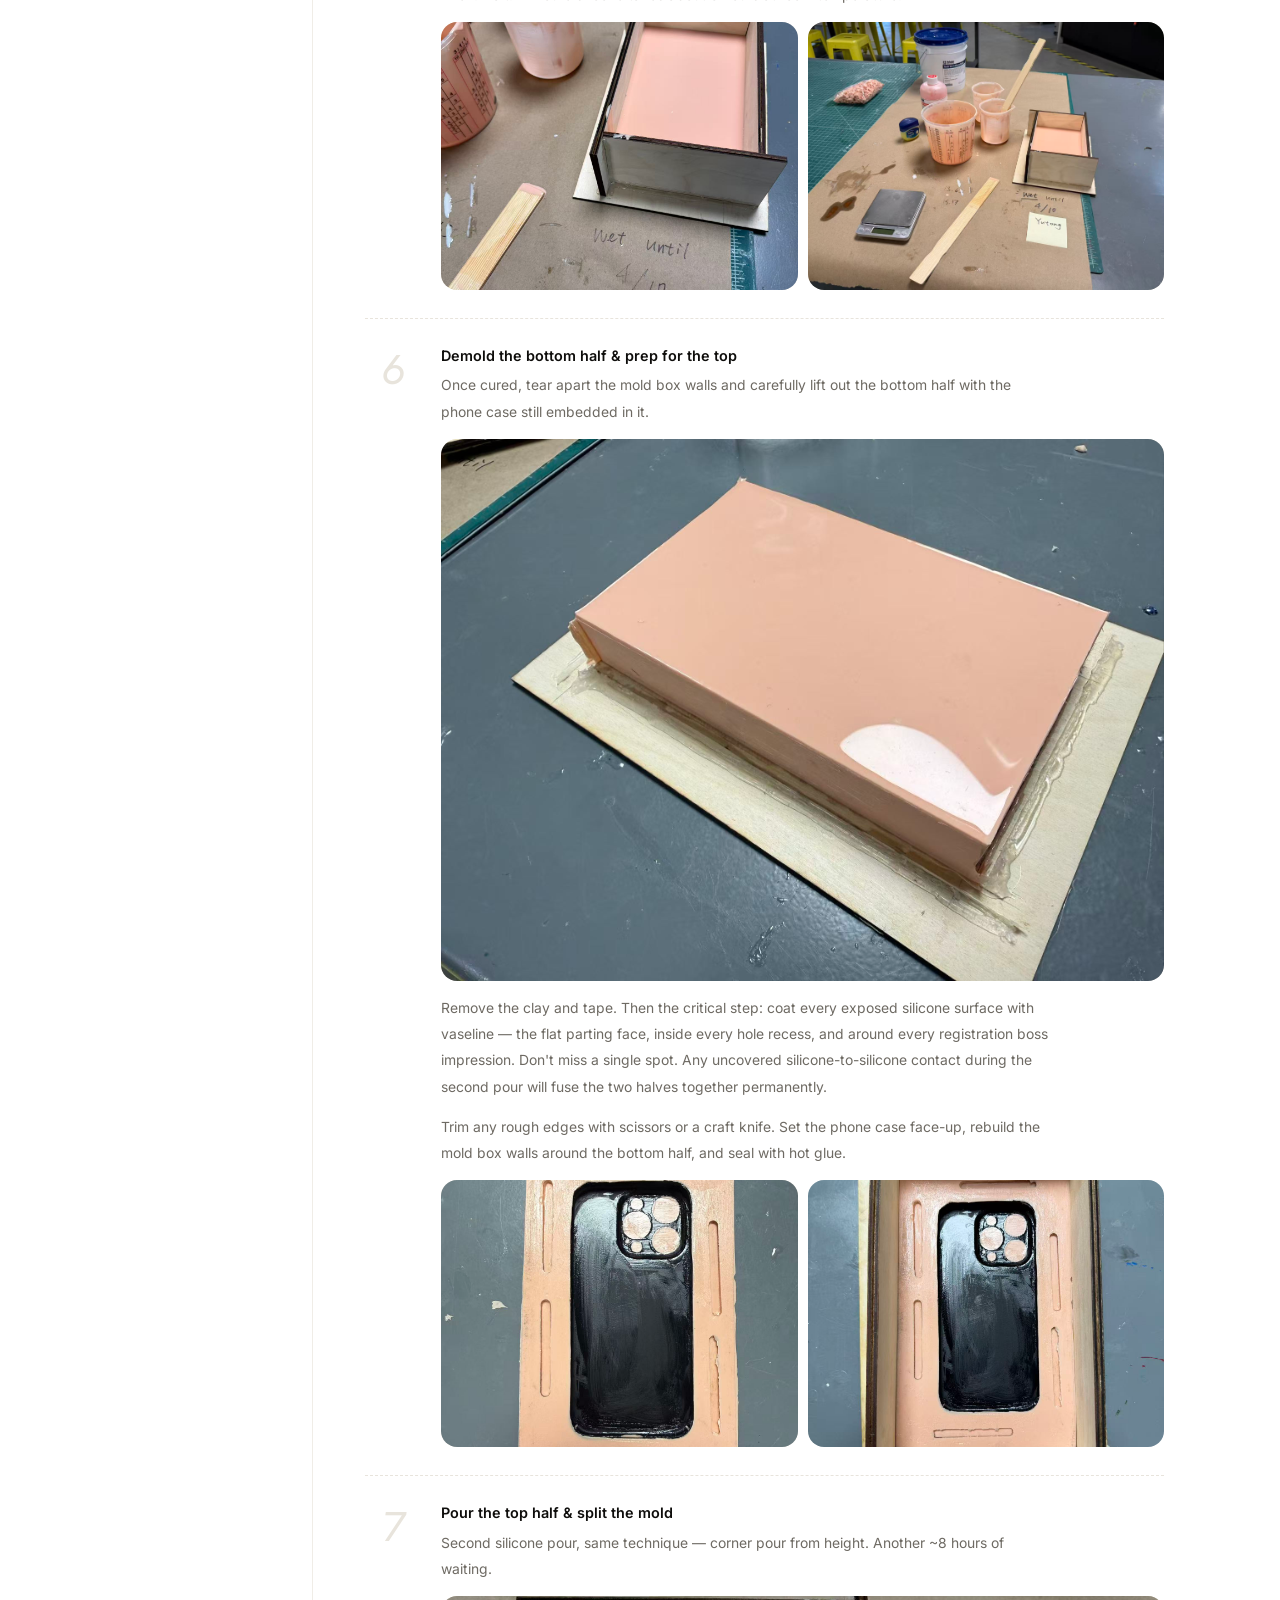
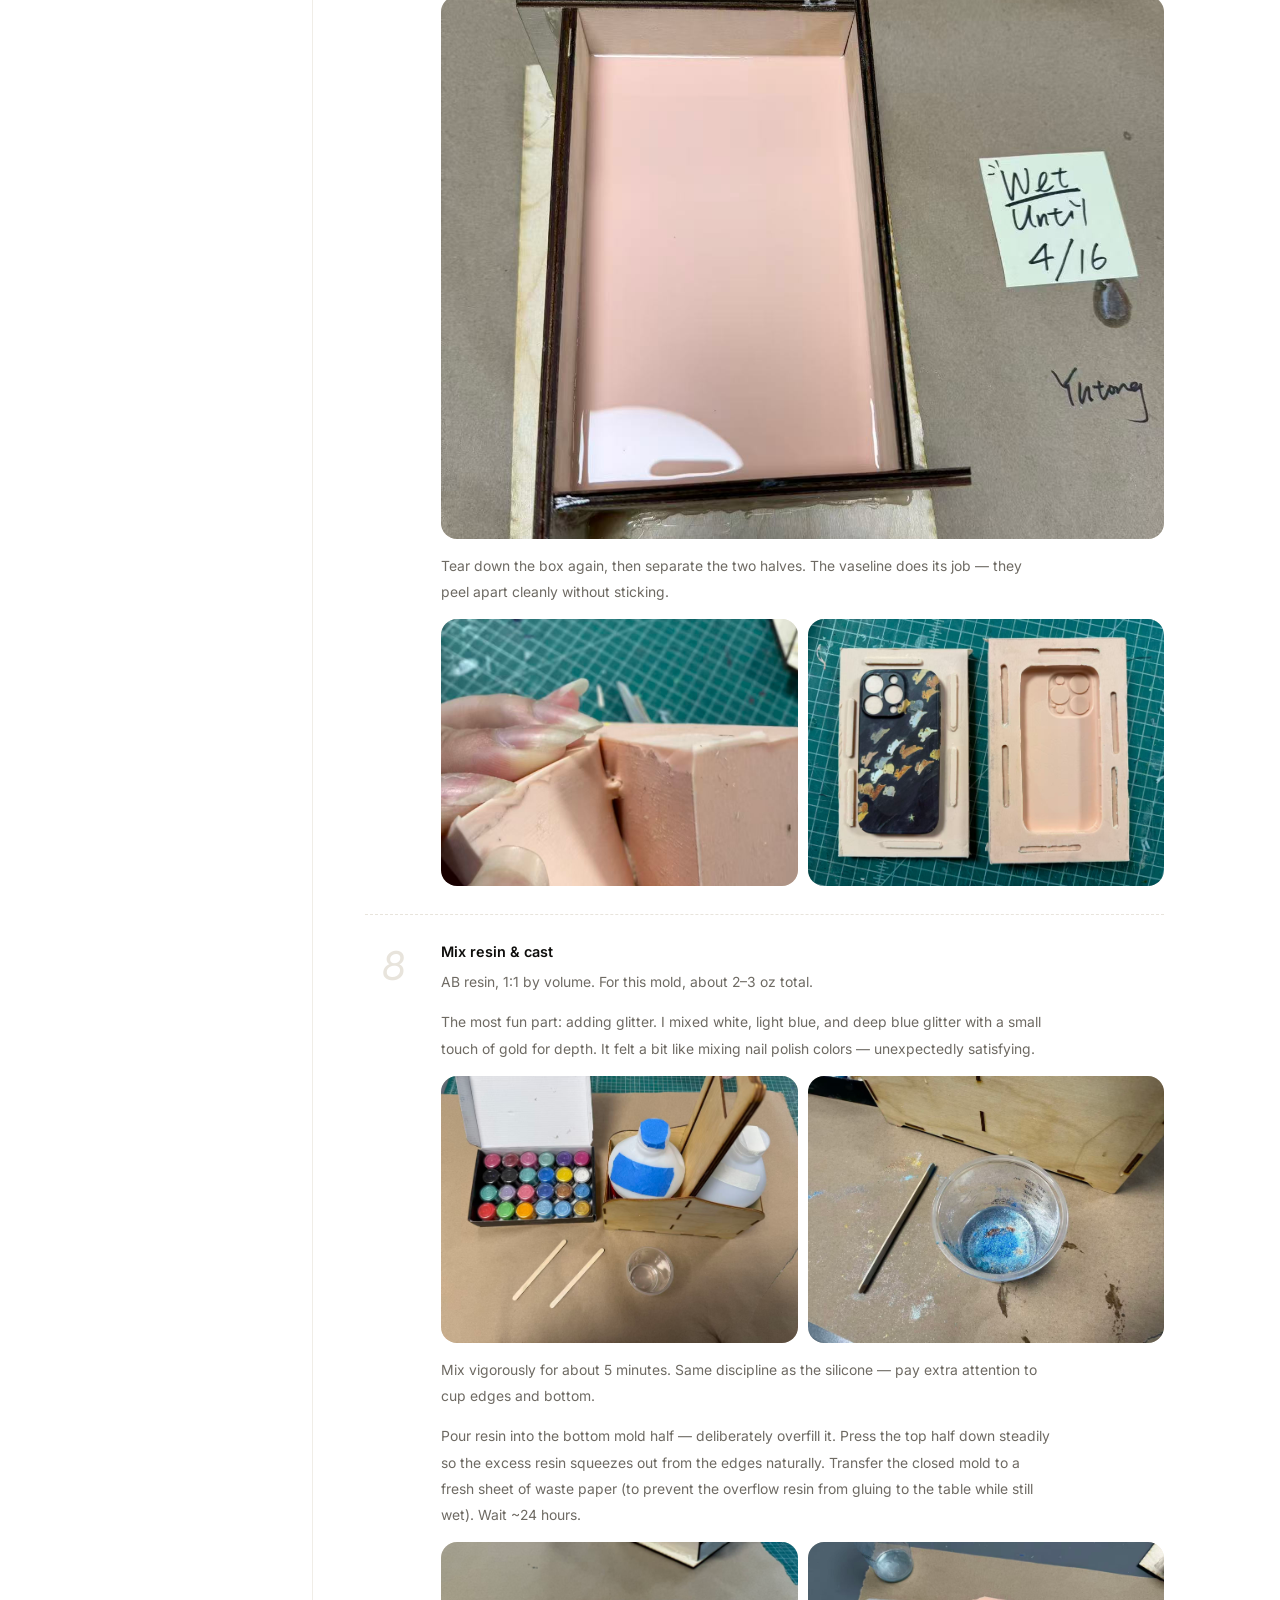
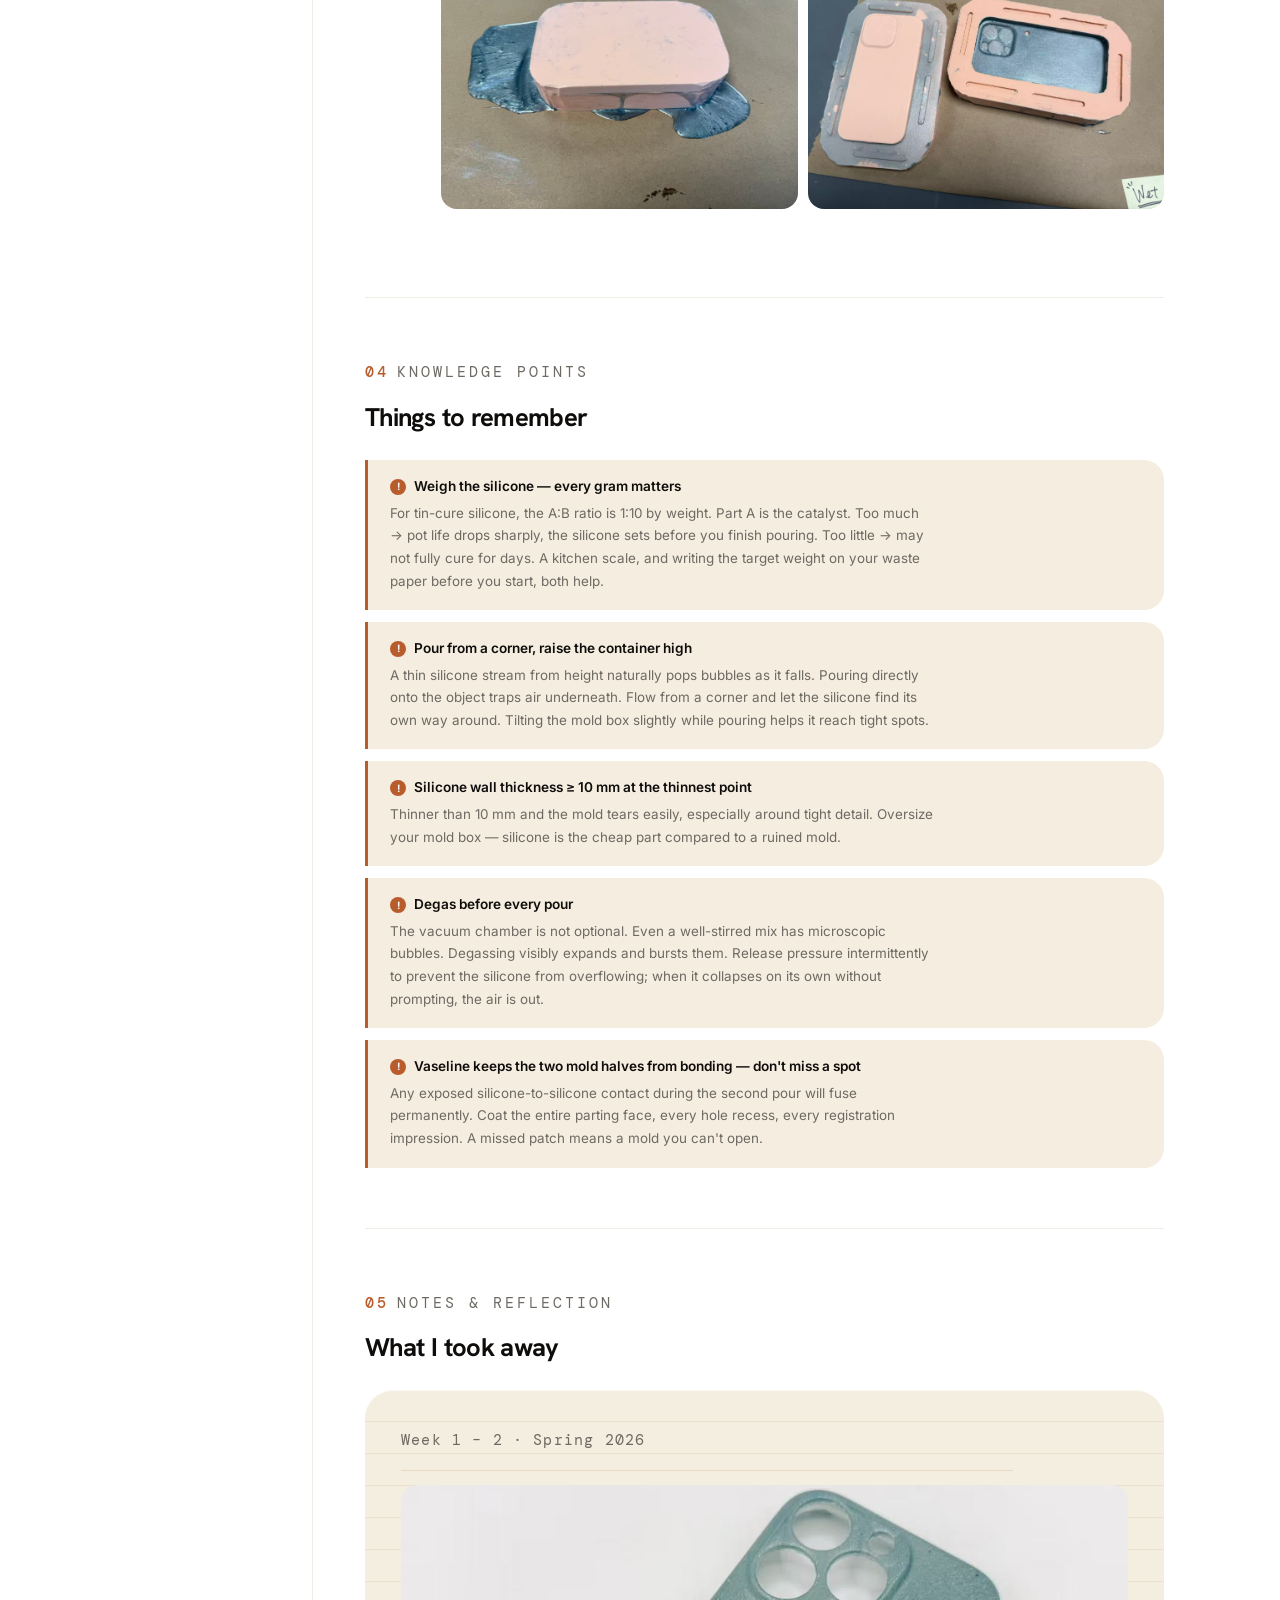
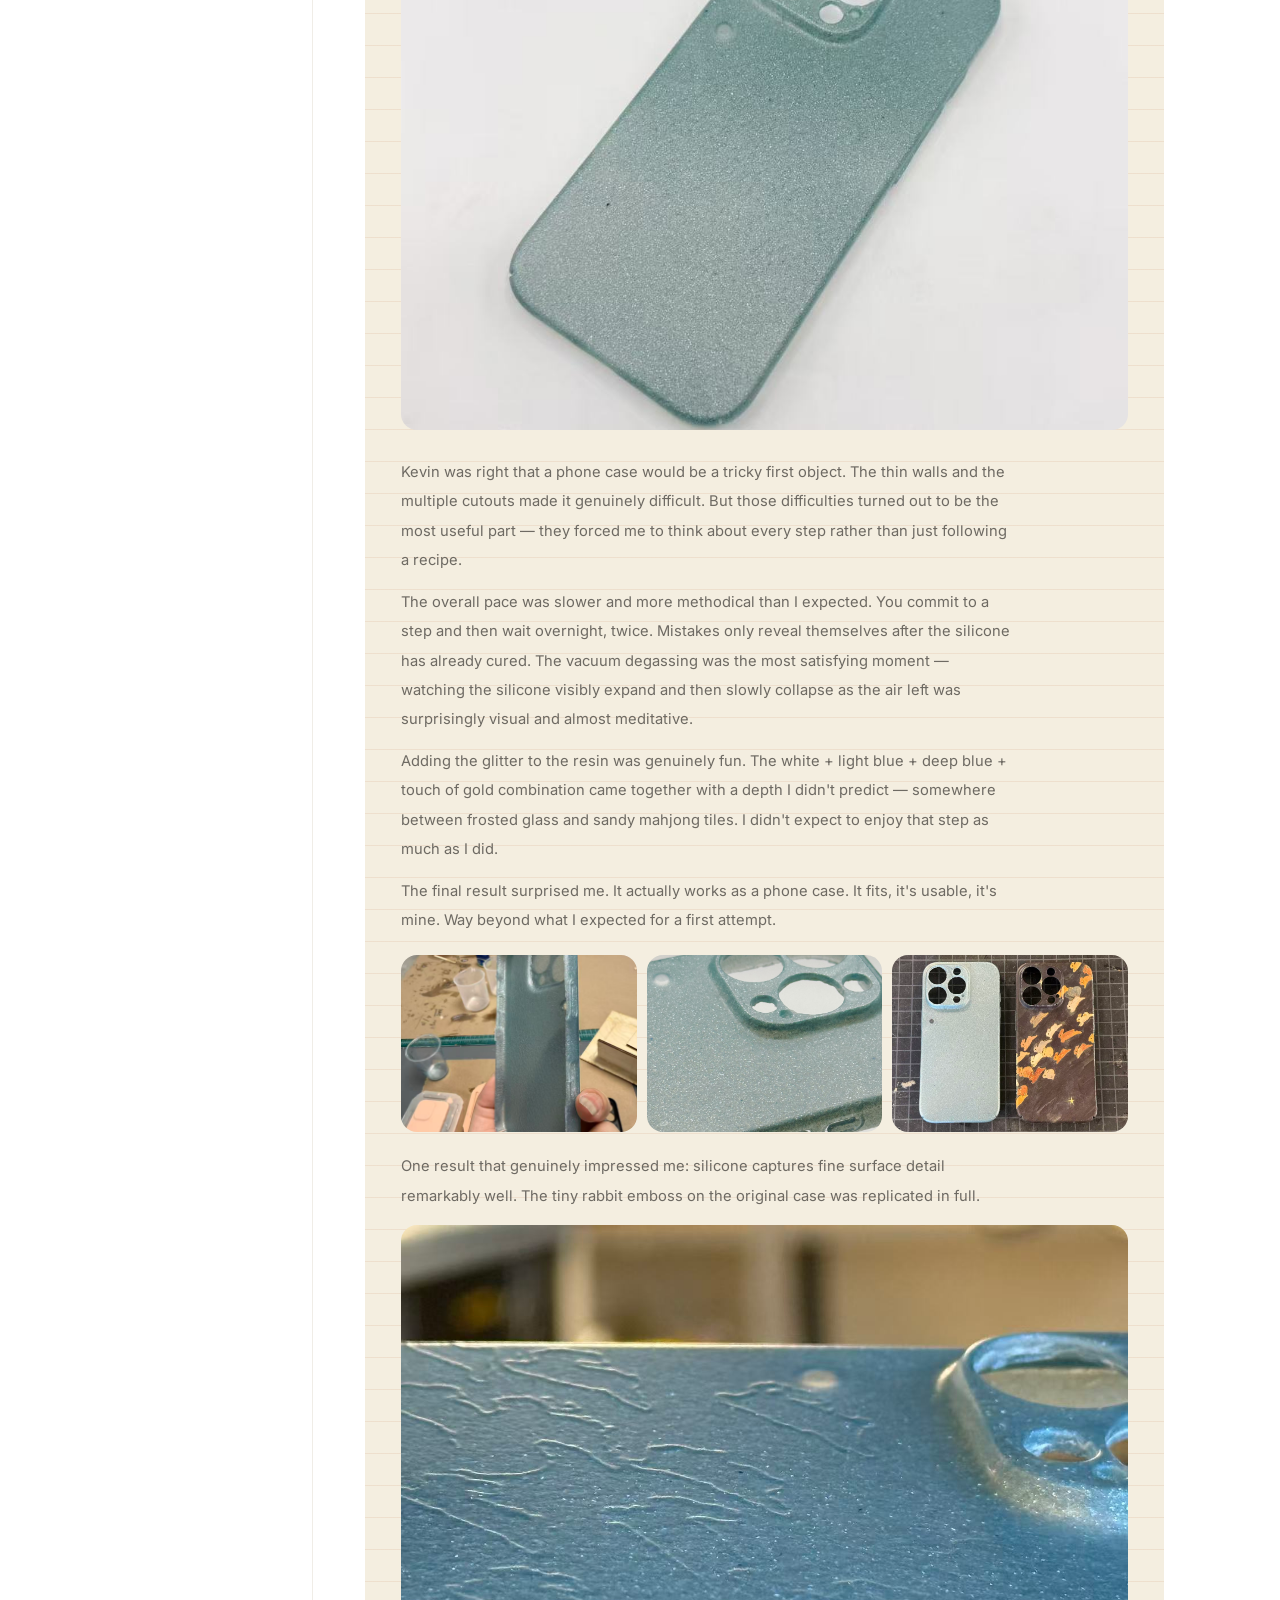
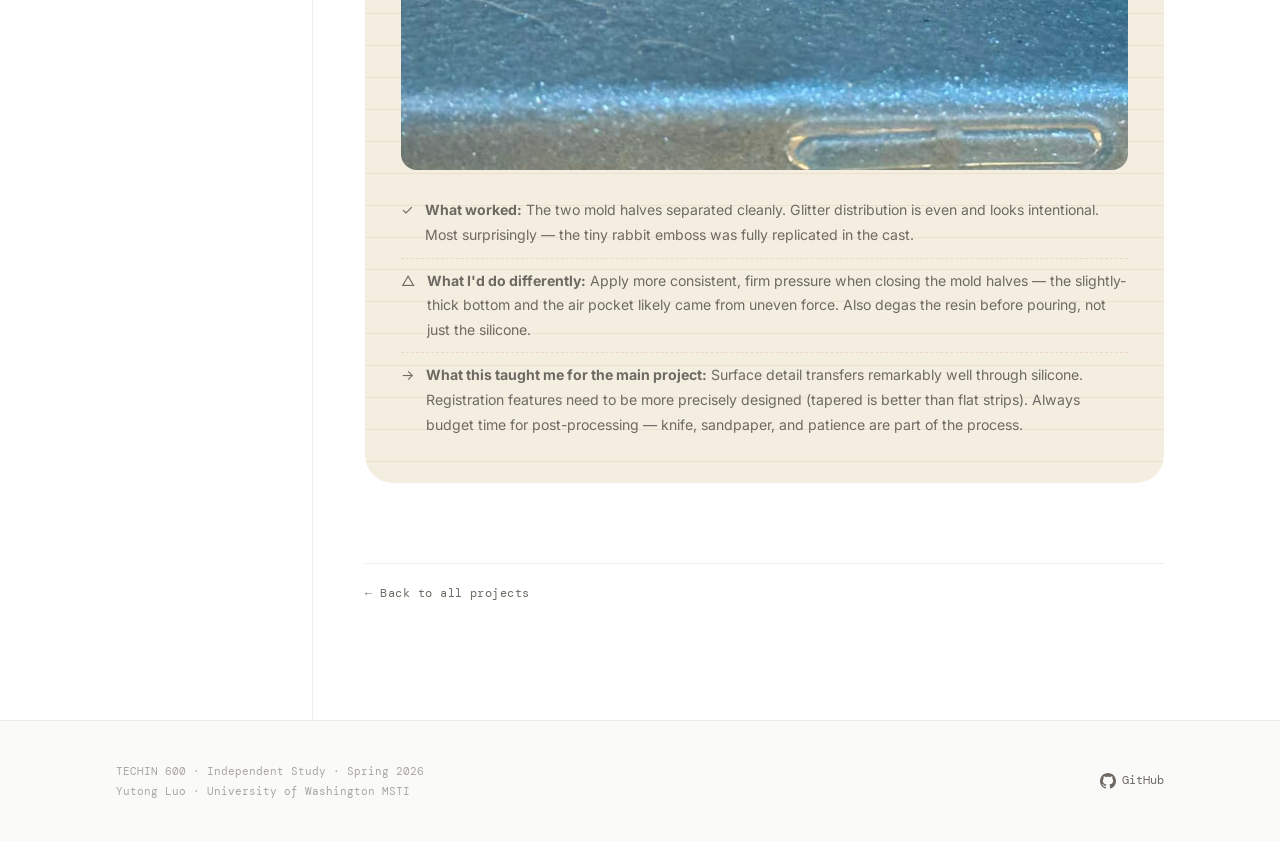
==== commit e5bed3d0: "Project 01: add real content, photos, and translated process notes - Replace all photo placeholders " ====
--- a/projects/01-silicone-mold/index.html
+++ b/projects/01-silicone-mold/index.html
@@ -4,7 +4,7 @@
   <meta charset="UTF-8" />
   <meta name="viewport" content="width=device-width, initial-scale=1.0" />
   <title>Project 01: Silicone Mold Experiment — TECHIN 600</title>
-  <meta name="description" content="Making a silicone mold from an existing phone case. Week 1–2 of TECHIN 600 Independent Study." />
+  <meta name="description" content="Making a two-part silicone mold from an existing phone case. Week 1–2 of TECHIN 600 Independent Study." />
   <link rel="stylesheet" href="../../assets/css/style.css" />
   <link rel="preconnect" href="https://fonts.googleapis.com" />
   <link rel="preconnect" href="https://fonts.gstatic.com" crossorigin />
@@ -40,11 +40,11 @@
   <div class="container">
     <p class="project-hero-kicker">Project 01 · Week 1 – 2</p>
     <h1 class="project-hero-title">Silicone Mold<br>Experiment</h1>
-    <p class="project-hero-subtitle">Making a mold from an existing phone case to understand silicone material behavior</p>
+    <p class="project-hero-subtitle">Making a two-part silicone mold from an existing phone case — a deliberate practice run before the main enclosure project</p>
     <div class="project-hero-meta">
       <span class="meta-tag"><span>Status</span> Complete</span>
-      <span class="meta-tag"><span>Method</span> Open-face silicone mold</span>
-      <span class="meta-tag"><span>Cast</span> Two-part resin</span>
+      <span class="meta-tag"><span>Method</span> Two-part silicone mold</span>
+      <span class="meta-tag"><span>Cast</span> Glitter resin</span>
     </div>
   </div>
 </section>
@@ -94,26 +94,30 @@
       <h2 class="content-section-title">The starting point</h2>
 
       <p>
-        Before working on the main custom enclosure, Kevin had me start with a simple experiment:
-        pick an existing physical object, make a silicone mold of it, and cast a copy using
-        two-part resin. The goal wasn't a perfect copy — it was to get comfortable with the
-        material behavior and workflow before anything was at stake.
+        Before jumping into the main enclosure project, Kevin had me start with a practice run:
+        pick an existing physical object, make a silicone mold of it, and cast a copy. The goal
+        wasn't a perfect duplicate — it was to get hands-on experience with material behavior and
+        workflow before anything critical was on the line.
       </p>
       <p>
-        I chose a phone case (not designed by me) because it has a mix of curved surfaces,
-        thin walls, and some surface texture — interesting enough to learn from, simple enough
-        to not overthink.
+        I chose a phone case. Kevin's honest assessment: it's a tricky first object — thin walls,
+        hollow cutouts for buttons and a large camera opening. But that's exactly what made it
+        interesting. Challenge accepted.
       </p>
 
       <p class="content-section-label" style="margin-top: 28px;">Materials Used</p>
       <div class="overview-materials">
-        <span class="material-chip">Platinum-cure silicone (Part A + B)</span>
-        <span class="material-chip">Two-part polyurethane resin</span>
-        <span class="material-chip">Mold release spray</span>
-        <span class="material-chip">Mixing cups &amp; stir sticks</span>
-        <span class="material-chip">Phone case (existing object)</span>
-        <span class="material-chip">Cardboard mold box</span>
-        <span class="material-chip">Hot glue</span>
+        <span class="material-chip">Tin-cure silicone (A:B = 1:10 by weight)</span>
+        <span class="material-chip">Two-part polyurethane resin (A:B = 1:1 by volume)</span>
+        <span class="material-chip">Cherry plywood (laser-cut, 2 layers per wall)</span>
+        <span class="material-chip">Cardboard &amp; hot glue (mold box rebuild)</span>
+        <span class="material-chip">Tape + acrylic sheet (hole blocking)</span>
+        <span class="material-chip">Air-dry clay (prototype ballast)</span>
+        <span class="material-chip">Vaseline (parting agent)</span>
+        <span class="material-chip">Glitter pigments</span>
+        <span class="material-chip">Vacuum degassing chamber</span>
+        <span class="material-chip">Digital scale, beakers, stir sticks</span>
+        <span class="material-chip">Craft knife + sandpaper (post-processing)</span>
       </div>
     </section>
 
@@ -122,43 +126,55 @@
       <p class="content-section-label">
         <span class="content-section-num">02</span> Theory
       </p>
-      <h2 class="content-section-title">What I read &amp; learned</h2>
+      <h2 class="content-section-title">Pre-learning</h2>
+
+      <p>Kevin shared some reference materials before we started:</p>
+
+      <blockquote>
+        "Don't trust this guy on his power tool usage, but his mold making is pretty good."
+        — <a href="https://www.youtube.com/watch?v=3obngISQ_yk" target="_blank" rel="noopener" style="color:var(--accent); text-decoration:underline; text-underline-offset:3px;">YouTube: Mold making tutorial ↗</a>
+      </blockquote>
+
+      <blockquote>
+        "Here's another process, but with a very experienced mold maker critiquing it. I like this guy much more."
+        — <a href="https://www.youtube.com/watch?v=Nn8lssR0Ht8" target="_blank" rel="noopener" style="color:var(--accent); text-decoration:underline; text-underline-offset:3px;">YouTube: Expert critique walkthrough ↗</a>
+      </blockquote>
+
+      <blockquote>
+        "Here's another article that might be useful for you when we get into injection molding."
+        — <a href="https://www.techkits.com/pages/faqs/mold_guide.pdf" target="_blank" rel="noopener" style="color:var(--accent); text-decoration:underline; text-underline-offset:3px;">Article: Mold guide (injection molding reference) ↗</a>
+      </blockquote>
+
+      <p>Key things I took away from the reading:</p>
 
       <p>
-        Kevin shared some foundational reading on silicone mold-making before we started.
-        The key ideas I took away:
-      </p>
-
-      <blockquote>
-        "Platinum-cure (addition-cure) silicones are preferred for product work because they
-        don't shrink as much, have better detail capture, and are compatible with most resins.
-        Tin-cure silicones are cheaper but shrink over time."
-      </blockquote>
+        <strong>Tin-cure vs. platinum-cure silicone.</strong> We used tin-cure here — it's cheaper
+        and more accessible, though it shrinks slightly over time. Platinum-cure is preferred for
+        high-precision production work (better dimensional stability, no shrinkage). For a learning
+        exercise, tin-cure is perfectly fine.
+      </p>
 
       <p>
-        <strong>Why silicone?</strong> Silicone is flexible, self-releasing for most resins, and
-        captures fine surface detail accurately. It can be poured around an object and
-        demolded without damaging the original.
+        <strong>The mixing ratio is everything.</strong> Tin-cure silicone is A:B = 1:10 by weight.
+        Part A is the catalyst — the manufacturer dyes it pink so you can visually confirm uniform
+        mixing. Too much catalyst → pot life drops sharply and the silicone sets before you finish
+        pouring. Too little → it may not fully cure for days. With the <span class="mark-circle">correct ratio</span>,
+        you have about 40 minutes of working time.
       </p>
 
       <p>
-        <strong>Open-face vs two-part molds.</strong> An open-face mold is the simplest: you
-        build a box around the object, pour silicone over the top, and let it cure. You can
-        only cast objects with one flat side. A two-part mold allows both sides to be captured,
-        but requires designing a parting line and registration marks so the two halves align.
-        For this experiment, open-face was the right choice.
+        <strong>Degassing removes trapped air.</strong> Before pouring, the mixed silicone goes into
+        a vacuum chamber. As pressure drops, trapped bubbles expand and rise to the surface — the
+        silicone visibly expands to several times its original volume. You release pressure
+        intermittently to prevent it from overflowing the container. When it starts collapsing on
+        its own without venting, the air is out.
       </p>
 
       <p>
-        <strong>Resin basics.</strong> Two-part polyurethane resins cure by chemical reaction
-        (not evaporation). Mix ratio must be <span class="mark-circle">exact</span> — usually 1:1 or 1:2 by volume. Pot life
-        (working time) is typically 3–5 minutes for fast-cure resins; full cure is 30 min–24 hours.
-        <span class="mark-highlight">Air bubbles are the main enemy</span> — they get trapped during mixing and pouring.
-      </p>
-
-      <!-- Placeholder: add Kevin's reference materials/links here -->
-      <p style="color:var(--text-light); font-size:0.82rem; font-style:italic;">
-        [Reference: Kevin's reading material — add link or notes here]
+        <strong>Resin basics.</strong> Two-part polyurethane resin cures by chemical reaction, not
+        evaporation. Mix ratio must be exact — 1:1 by volume for this resin. Pot life is short, so
+        once you start mixing, move with intention. <span class="mark-highlight">Incomplete mixing and trapped air
+        bubbles are the main failure modes.</span>
       </p>
     </section>
 
@@ -171,87 +187,250 @@
 
       <div class="process-steps">
 
+        <!-- Step 1 -->
         <div class="step">
           <div class="step-num">1</div>
           <div class="step-body">
             <h4>Build the mold box</h4>
             <p>
-              I built a simple box out of cardboard, sized about <span class="mark-underline">1 cm larger</span> than the phone case
-              on each side to give the silicone enough wall thickness. <span class="mark-wave">Hot-glued all seams</span> to
-              prevent leaks. Placed the phone case face-up and secured it to the base so it
-              wouldn't float when the silicone was poured.
+              I laser-cut the mold box sides from cherry plywood. Because the individual sheets
+              were a bit thin, I stacked <span class="mark-underline">two layers per wall</span> —
+              the added thickness keeps the walls vertical and gives the box enough rigidity to hold
+              its shape when heavy silicone is poured in. Sealed all seams and joints with hot glue.
+            </p>
+            <div class="photo-grid photo-grid--1">
+              <div class="photo-item" data-caption="Laser-cut cherry plywood mold box — two layers per wall">
+                <img src="box_structure.png" alt="Laser-cut cherry plywood mold box structure" loading="lazy" />
+              </div>
+            </div>
+          </div>
+        </div>
+
+        <!-- Step 2 -->
+        <div class="step">
+          <div class="step-num">2</div>
+          <div class="step-body">
+            <h4>Pre-process the prototype</h4>
+            <p>
+              The phone case has several openings — button cutouts, charging port, and a large
+              camera hole. Left unsealed, silicone would flow into these gaps and lock the case
+              inside the mold permanently, making it impossible to demold cleanly.
+            </p>
+            <p>
+              I taped over the smaller holes. For the camera opening, I cut a thin acrylic sheet
+              to cover it — <span class="mark-wave">tape alone wasn't rigid enough</span> for
+              such a wide span.
+            </p>
+            <div class="photo-grid photo-grid--1">
+              <div class="photo-item" data-caption="Acrylic sheet cut to seal the camera cutout">
+                <img src="acrylic_for_camera.png" alt="Acrylic sheet blocking the camera hole" loading="lazy" />
+              </div>
+            </div>
+          </div>
+        </div>
+
+        <!-- Step 3 -->
+        <div class="step">
+          <div class="step-num">3</div>
+          <div class="step-body">
+            <h4>Fix the prototype in the box</h4>
+            <p>
+              Kevin suggested filling the inside of the phone case with air-dry clay before
+              placing it in the mold box.
+            </p>
+            <div class="photo-grid photo-grid--1">
+              <div class="photo-item" data-caption="Filling the phone case with clay">
+                <img src="clay.png" alt="Phone case filled with air-dry clay" loading="lazy" />
+              </div>
+            </div>
+            <p style="margin-top: 14px;">Two reasons this helps:</p>
+            <ol style="padding-left: 1.4em; margin: 10px 0 14px; line-height: 1.8;">
+              <li>The clay adds weight and surface contact — combined with its natural stickiness, it anchors the case to the base board so it won't float or shift when the silicone is poured in.</li>
+              <li>It seals the case edges more thoroughly. Tape is thin; the clay fills any gaps that could let air escape and create bubbles in the mold.</li>
+            </ol>
+            <p>
+              With the clay in place, I inverted the phone case and pressed it face-down onto the
+              base board. Kevin also recommended adding a few wood strip registration bosses around
+              the perimeter — ideally you'd use tapered alignment pins for better guidance, but the
+              laser cutter can't produce undercuts, so simple strips work as a basic guide for
+              aligning the two mold halves later.
             </p>
             <div class="photo-grid">
-              <div class="photo-placeholder">
-                <span class="photo-placeholder-icon">📷</span>
-                <span class="photo-placeholder-label">Mold box setup</span>
-              </div>
-              <div class="photo-placeholder">
-                <span class="photo-placeholder-icon">📷</span>
-                <span class="photo-placeholder-label">Phone case placed inside</span>
-              </div>
-            </div>
-          </div>
-        </div>
-
-        <div class="step">
-          <div class="step-num">2</div>
-          <div class="step-body">
-            <h4>Mix &amp; pour silicone</h4>
-            <p>
-              Mixed Part A and Part B at a 1:1 ratio by weight. Stirred slowly for 3 minutes,
-              scraping the sides of the cup. Poured in a thin stream from a corner of the box
-              to reduce air bubbles — the silicone flows around the object and any trapped air
-              rises to the surface.
+              <div class="photo-item" data-caption="Phone case inverted and fixed in the mold box">
+                <img src="phone_case_in_the_box.png" alt="Phone case placed face-down in mold box" loading="lazy" />
+              </div>
+              <div class="photo-item" data-caption="Wood strip registration bosses added around the mold">
+                <img src="add_mounting_boss.png" alt="Registration bosses around the mold box" loading="lazy" />
+              </div>
+            </div>
+          </div>
+        </div>
+
+        <!-- Step 4 -->
+        <div class="step">
+          <div class="step-num">4</div>
+          <div class="step-body">
+            <h4>Mix &amp; degas the silicone</h4>
+            <p>
+              Messy, careful work — lay down waste paper, gloves on, cleanup tools ready. We
+              used tin-cure silicone at a 1:10 A:B ratio by weight.
+            </p>
+            <p>
+              A tip Kevin shared: write Part B's weight directly on the waste paper while you're
+              measuring it, so you have a quick reference when you measure Part A. (You'll thank
+              yourself when you forget the number mid-pour — I definitely would have.)
+            </p>
+            <p>
+              Stir continuously until the mixture is a completely uniform color — no streaks, no
+              color bands, especially at the cup edges and walls. Any visible inconsistency means
+              unmixed catalyst, which creates soft or uncured spots in the finished mold.
+            </p>
+            <p>
+              Then into the vacuum degassing chamber. The green valve (left) connects to the pump;
+              the red valve (right) vents to the atmosphere. Close red, open green, start the pump —
+              watch the pressure gauge drop and the silicone begin to expand dramatically. When it
+              approaches the rim, crack the red valve slightly to let it collapse, then close and
+              continue pumping. When the silicone starts collapsing on its own without venting —
+              the bubbles are gone. Close the green valve, wait a couple of minutes, then slowly
+              open the red to re-equalize before opening the chamber.
             </p>
             <div class="photo-grid">
-              <div class="photo-placeholder">
-                <span class="photo-placeholder-icon">📷</span>
-                <span class="photo-placeholder-label">Mixing silicone</span>
-              </div>
-              <div class="photo-placeholder">
-                <span class="photo-placeholder-icon">📷</span>
-                <span class="photo-placeholder-label">Pouring into mold box</span>
-              </div>
-            </div>
-          </div>
-        </div>
-
-        <div class="step">
-          <div class="step-num">3</div>
-          <div class="step-body">
-            <h4>Cure &amp; demold</h4>
-            <p>
-              Let cure at room temperature for 16 hours (overnight). Tore apart the cardboard
-              box, then slowly peeled the silicone mold away from the phone case. The silicone
-              stretched around the undercuts without tearing — the flexibility is key here.
+              <div class="photo-item" data-caption="Tin-cure silicone — Part A (pink catalyst) and Part B">
+                <img src="silicone_material.png" alt="Tin-cure silicone parts A and B" loading="lazy" />
+              </div>
+              <div class="photo-item" data-caption="Silicone degassing in the vacuum chamber">
+                <img src="degassing_silicone.png" alt="Degassing silicone in vacuum chamber" loading="lazy" />
+              </div>
+            </div>
+          </div>
+        </div>
+
+        <!-- Step 5 -->
+        <div class="step">
+          <div class="step-num">5</div>
+          <div class="step-body">
+            <h4>Pour the bottom half — cure overnight</h4>
+            <p>
+              Pour from one corner of the mold box. Raise the container as high as comfortably
+              possible and let the stream run thin — the narrow stream naturally breaks up any
+              remaining bubbles, and the silicone flows around the object on its own, filling every
+              corner.
+            </p>
+            <p>
+              Then: wait. Tin-cure silicone takes about 8 hours at room temperature.
+            </p>
+            <div class="photo-grid">
+              <div class="photo-item" data-caption="Pouring silicone from height — thin stream reduces bubbles">
+                <img src="pour_silicone.png" alt="Pouring silicone in a thin stream from height" loading="lazy" />
+              </div>
+              <div class="photo-item" data-caption="Waiting for the bottom half to cure overnight">
+                <img src="wait_until_April_10.png" alt="Silicone bottom half curing overnight" loading="lazy" />
+              </div>
+            </div>
+          </div>
+        </div>
+
+        <!-- Step 6 -->
+        <div class="step">
+          <div class="step-num">6</div>
+          <div class="step-body">
+            <h4>Demold the bottom half &amp; prep for the top</h4>
+            <p>
+              Once cured, tear apart the mold box walls and carefully lift out the bottom half
+              with the phone case still embedded in it.
             </p>
             <div class="photo-grid photo-grid--1">
-              <div class="photo-placeholder">
-                <span class="photo-placeholder-icon">📷</span>
-                <span class="photo-placeholder-label">Finished silicone mold after demolding</span>
-              </div>
-            </div>
-          </div>
-        </div>
-
-        <div class="step">
-          <div class="step-num">4</div>
-          <div class="step-body">
-            <h4>Cast resin</h4>
-            <p>
-              Sprayed a light coat of mold release into the silicone mold. Mixed two-part resin
-              at 1:1 by volume. Poured slowly into the mold. Pot life was about 3 minutes so
-              speed mattered. Left to cure for 1 hour before demolding.
+              <div class="photo-item" data-caption="Removing the mold box walls after the bottom half cures">
+                <img src="remove_wall.png" alt="Tearing down mold box walls to reveal bottom half" loading="lazy" />
+              </div>
+            </div>
+            <p style="margin-top: 14px;">
+              Remove the clay and tape. Then the critical step: coat every exposed silicone surface
+              with vaseline — the flat parting face, inside every hole recess, and around every
+              registration boss impression. Don't miss a single spot. Any uncovered silicone-to-silicone
+              contact during the second pour will fuse the two halves together permanently.
+            </p>
+            <p>
+              Trim any rough edges with scissors or a craft knife. Set the phone case face-up,
+              rebuild the mold box walls around the bottom half, and seal with hot glue.
             </p>
             <div class="photo-grid">
-              <div class="photo-placeholder">
-                <span class="photo-placeholder-icon">📷</span>
-                <span class="photo-placeholder-label">Pouring resin</span>
-              </div>
-              <div class="photo-placeholder">
-                <span class="photo-placeholder-icon">📷</span>
-                <span class="photo-placeholder-label">Cast result after demolding</span>
+              <div class="photo-item" data-caption="Applying vaseline to all exposed silicone surfaces">
+                <img src="apply_vaseline.png" alt="Coating silicone parting surface with vaseline" loading="lazy" />
+              </div>
+              <div class="photo-item" data-caption="Mold box rebuilt around the bottom half for the second pour">
+                <img src="rebuild_wall.png" alt="Mold box rebuilt for top half pour" loading="lazy" />
+              </div>
+            </div>
+          </div>
+        </div>
+
+        <!-- Step 7 -->
+        <div class="step">
+          <div class="step-num">7</div>
+          <div class="step-body">
+            <h4>Pour the top half &amp; split the mold</h4>
+            <p>
+              Second silicone pour, same technique — corner pour from height. Another ~8 hours of
+              waiting.
+            </p>
+            <div class="photo-grid photo-grid--1">
+              <div class="photo-item" data-caption="Top half curing overnight">
+                <img src="wait_until_April_16.png" alt="Top half silicone curing overnight" loading="lazy" />
+              </div>
+            </div>
+            <p style="margin-top: 14px;">
+              Tear down the box again, then separate the two halves. The vaseline does its job —
+              they peel apart cleanly without sticking.
+            </p>
+            <div class="photo-grid">
+              <div class="photo-item" data-caption="Splitting the two mold halves apart">
+                <img src="split_mold.png" alt="Separating the two silicone mold halves" loading="lazy" />
+              </div>
+              <div class="photo-item" data-caption="The completed two-part silicone mold">
+                <img src="mold_complete.png" alt="Completed two-part silicone mold" loading="lazy" />
+              </div>
+            </div>
+          </div>
+        </div>
+
+        <!-- Step 8 -->
+        <div class="step">
+          <div class="step-num">8</div>
+          <div class="step-body">
+            <h4>Mix resin &amp; cast</h4>
+            <p>
+              AB resin, 1:1 by volume. For this mold, about 2–3 oz total.
+            </p>
+            <p>
+              The most fun part: adding glitter. I mixed white, light blue, and deep blue glitter
+              with a small touch of gold for depth. It felt a bit like mixing nail polish colors —
+              unexpectedly satisfying.
+            </p>
+            <div class="photo-grid">
+              <div class="photo-item" data-caption="Glitter pigments and resin components">
+                <img src="glitter_powder_and_resin.png" alt="Glitter pigments and resin parts A and B" loading="lazy" />
+              </div>
+              <div class="photo-item" data-caption="Mixing resin with glitter pigments">
+                <img src="mix_resin.png" alt="Mixing glitter into resin" loading="lazy" />
+              </div>
+            </div>
+            <p style="margin-top: 14px;">
+              Mix vigorously for about 5 minutes. Same discipline as the silicone — pay extra
+              attention to cup edges and bottom.
+            </p>
+            <p>
+              Pour resin into the bottom mold half — deliberately overfill it. Press the top half
+              down steadily so the excess resin squeezes out from the edges naturally. Transfer
+              the closed mold to a fresh sheet of waste paper (to prevent the overflow resin from
+              gluing to the table while still wet). Wait ~24 hours.
+            </p>
+            <div class="photo-grid">
+              <div class="photo-item" data-caption="Pressing the mold halves together — excess resin squeezes out">
+                <img src="molding.png" alt="Closing mold halves with resin inside" loading="lazy" />
+              </div>
+              <div class="photo-item" data-caption="Freshly demolded cast after 24 hours">
+                <img src="molding_complete.png" alt="Cast phone case after demolding" loading="lazy" />
               </div>
             </div>
           </div>
@@ -270,45 +449,48 @@
       <div class="knowledge-list">
 
         <div class="knowledge-card">
-          <h4>Mix by weight, not just volume</h4>
-          <p>
-            For platinum silicones, weight is more accurate than eyeballing volume —
-            the two parts often have different densities. A kitchen scale is worth it.
+          <h4>Weigh the silicone — every gram matters</h4>
+          <p>
+            For tin-cure silicone, the A:B ratio is 1:10 by weight. Part A is the catalyst. Too
+            much → pot life drops sharply, the silicone sets before you finish pouring. Too little
+            → may not fully cure for days. A kitchen scale, and writing the target weight on your
+            waste paper before you start, both help.
           </p>
         </div>
 
         <div class="knowledge-card">
-          <h4>Pour thin and slow to avoid bubbles</h4>
-          <p>
-            A thin, high stream of silicone breaks up any bubbles forming in the cup.
-            Pour from a corner, not directly onto the object. Tilting the mold box while
-            pouring helps it flow under crevices.
+          <h4>Pour from a corner, raise the container high</h4>
+          <p>
+            A thin silicone stream from height naturally pops bubbles as it falls. Pouring directly
+            onto the object traps air underneath. Flow from a corner and let the silicone find its
+            own way around. Tilting the mold box slightly while pouring helps it reach tight spots.
           </p>
         </div>
 
         <div class="knowledge-card">
           <h4>Silicone wall thickness ≥ 10 mm at the thinnest point</h4>
           <p>
-            Thinner than 10 mm and the mold tears easily, especially around sharp detail.
-            Over-sizing the mold box is safer than under-sizing.
+            Thinner than 10 mm and the mold tears easily, especially around tight detail. Oversize
+            your mold box — silicone is the cheap part compared to a ruined mold.
           </p>
         </div>
 
         <div class="knowledge-card">
-          <h4>Inhibition: platinum silicones are sensitive to contamination</h4>
-          <p>
-            Sulfur-containing materials (some clays, latex gloves, certain foams) can inhibit
-            platinum-cure silicone — it stays sticky and never fully cures. Use nitrile gloves.
-            Test unfamiliar materials with a small batch first.
+          <h4>Degas before every pour</h4>
+          <p>
+            The vacuum chamber is not optional. Even a well-stirred mix has microscopic bubbles.
+            Degassing visibly expands and bursts them. Release pressure intermittently to prevent
+            the silicone from overflowing; when it collapses on its own without prompting,
+            the air is out.
           </p>
         </div>
 
         <div class="knowledge-card">
-          <h4>Mold release is essential for resin casting</h4>
-          <p>
-            Without mold release, polyurethane resin can bond to the silicone permanently.
-            A thin, even coat of spray release is enough. Let it flash off (30 seconds) before
-            pouring.
+          <h4>Vaseline keeps the two mold halves from bonding — don't miss a spot</h4>
+          <p>
+            Any exposed silicone-to-silicone contact during the second pour will fuse permanently.
+            Coat the entire parting face, every hole recess, every registration impression. A
+            missed patch means a mold you can't open.
           </p>
         </div>
 
@@ -326,27 +508,74 @@
         <div class="notes-content">
           <p class="notes-date">Week 1 – 2 · Spring 2026</p>
 
-          <p>
-            [Add your personal notes here — what surprised you, what Kevin said in person,
-            what felt different from what you expected.]
-          </p>
-
-          <p>
-            [What was harder than expected? What was easier?]
-          </p>
-
-          <ul class="reflection-list" style="margin-top: 24px;">
+          <div class="photo-grid photo-grid--1" style="margin-bottom: 28px;">
+            <div class="photo-item" data-caption="Final result — the cast phone case in use">
+              <img src="hero_image.png" alt="Finished glitter resin phone case in use" loading="lazy" />
+            </div>
+          </div>
+
+          <p>
+            Kevin was right that a phone case would be a tricky first object. The thin walls and
+            the multiple cutouts made it genuinely difficult. But those difficulties turned out to
+            be the most useful part — they forced me to think about every step rather than just
+            following a recipe.
+          </p>
+
+          <p>
+            The overall pace was slower and more methodical than I expected. You commit to a step
+            and then wait overnight, twice. Mistakes only reveal themselves after the silicone has
+            already cured. The vacuum degassing was the most satisfying moment — watching the
+            silicone visibly expand and then slowly collapse as the air left was surprisingly visual
+            and almost meditative.
+          </p>
+
+          <p>
+            Adding the glitter to the resin was genuinely fun. The white + light blue + deep blue
+            + touch of gold combination came together with a depth I didn't predict — somewhere
+            between frosted glass and sandy mahjong tiles. I didn't expect to enjoy that step as
+            much as I did.
+          </p>
+
+          <p>
+            The final result surprised me. It actually works as a phone case. It fits, it's
+            usable, it's mine. Way beyond what I expected for a first attempt.
+          </p>
+
+          <div class="photo-grid photo-grid--3" style="margin-top: 20px;">
+            <div class="photo-item" data-caption="The finished cast phone case">
+              <img src="phone_case_outcome.png" alt="Finished cast phone case" loading="lazy" />
+            </div>
+            <div class="photo-item" data-caption="Detail view — areas for post-processing">
+              <img src="phone_case_detail.png" alt="Phone case detail showing areas to improve" loading="lazy" />
+            </div>
+            <div class="photo-item" data-caption="Comparison with the original phone case">
+              <img src="comparison_with_original.png" alt="Cast vs original phone case comparison" loading="lazy" />
+            </div>
+          </div>
+
+          <p style="margin-top: 20px;">
+            One result that genuinely impressed me: silicone captures fine surface detail
+            remarkably well. The tiny rabbit emboss on the original case was replicated in full.
+          </p>
+
+          <div class="photo-grid photo-grid--1">
+            <div class="photo-item" data-caption="Tiny rabbit emboss from the original — fully replicated">
+              <img src="rabbit_emboss_layer.png" alt="Rabbit emboss detail replicated in the cast" loading="lazy" />
+            </div>
+          </div>
+
+          <ul class="reflection-list" style="margin-top: 28px;">
             <li>
               <span class="reflection-icon">✓</span>
-              <span><strong>What worked:</strong> [Add reflection here]</span>
+              <span><strong>What worked:</strong> The two mold halves separated cleanly. Glitter distribution is even and looks intentional. Most surprisingly — the tiny rabbit emboss was fully replicated in the cast.</span>
             </li>
             <li>
               <span class="reflection-icon">△</span>
-              <span><strong>What I'd do differently:</strong> [Add reflection here]</span>
+              <span><strong>What I'd do differently:</strong> Apply more consistent, firm pressure when closing the mold halves — the slightly-thick bottom and the air pocket likely came from uneven force. Also degas the resin before pouring, not just the silicone.</span>
             </li>
             <li>
               <span class="reflection-icon">→</span>
-              <span><strong>What this taught me for the main project:</strong> [Add reflection here]</span>
+              <span><strong>What this taught me for the main project:</strong> Surface detail transfers remarkably well through silicone. Registration features need to be more precisely designed (tapered is better than flat strips). Always budget time for post-processing — knife, sandpaper, and patience are part of the process.</span>
             </li>
           </ul>
         </div>
@@ -382,4 +611,4 @@
 <script src="../../assets/js/annotations.js"></script>
 <script src="../../assets/js/main.js"></script>
 </body>
-</html>+</html>
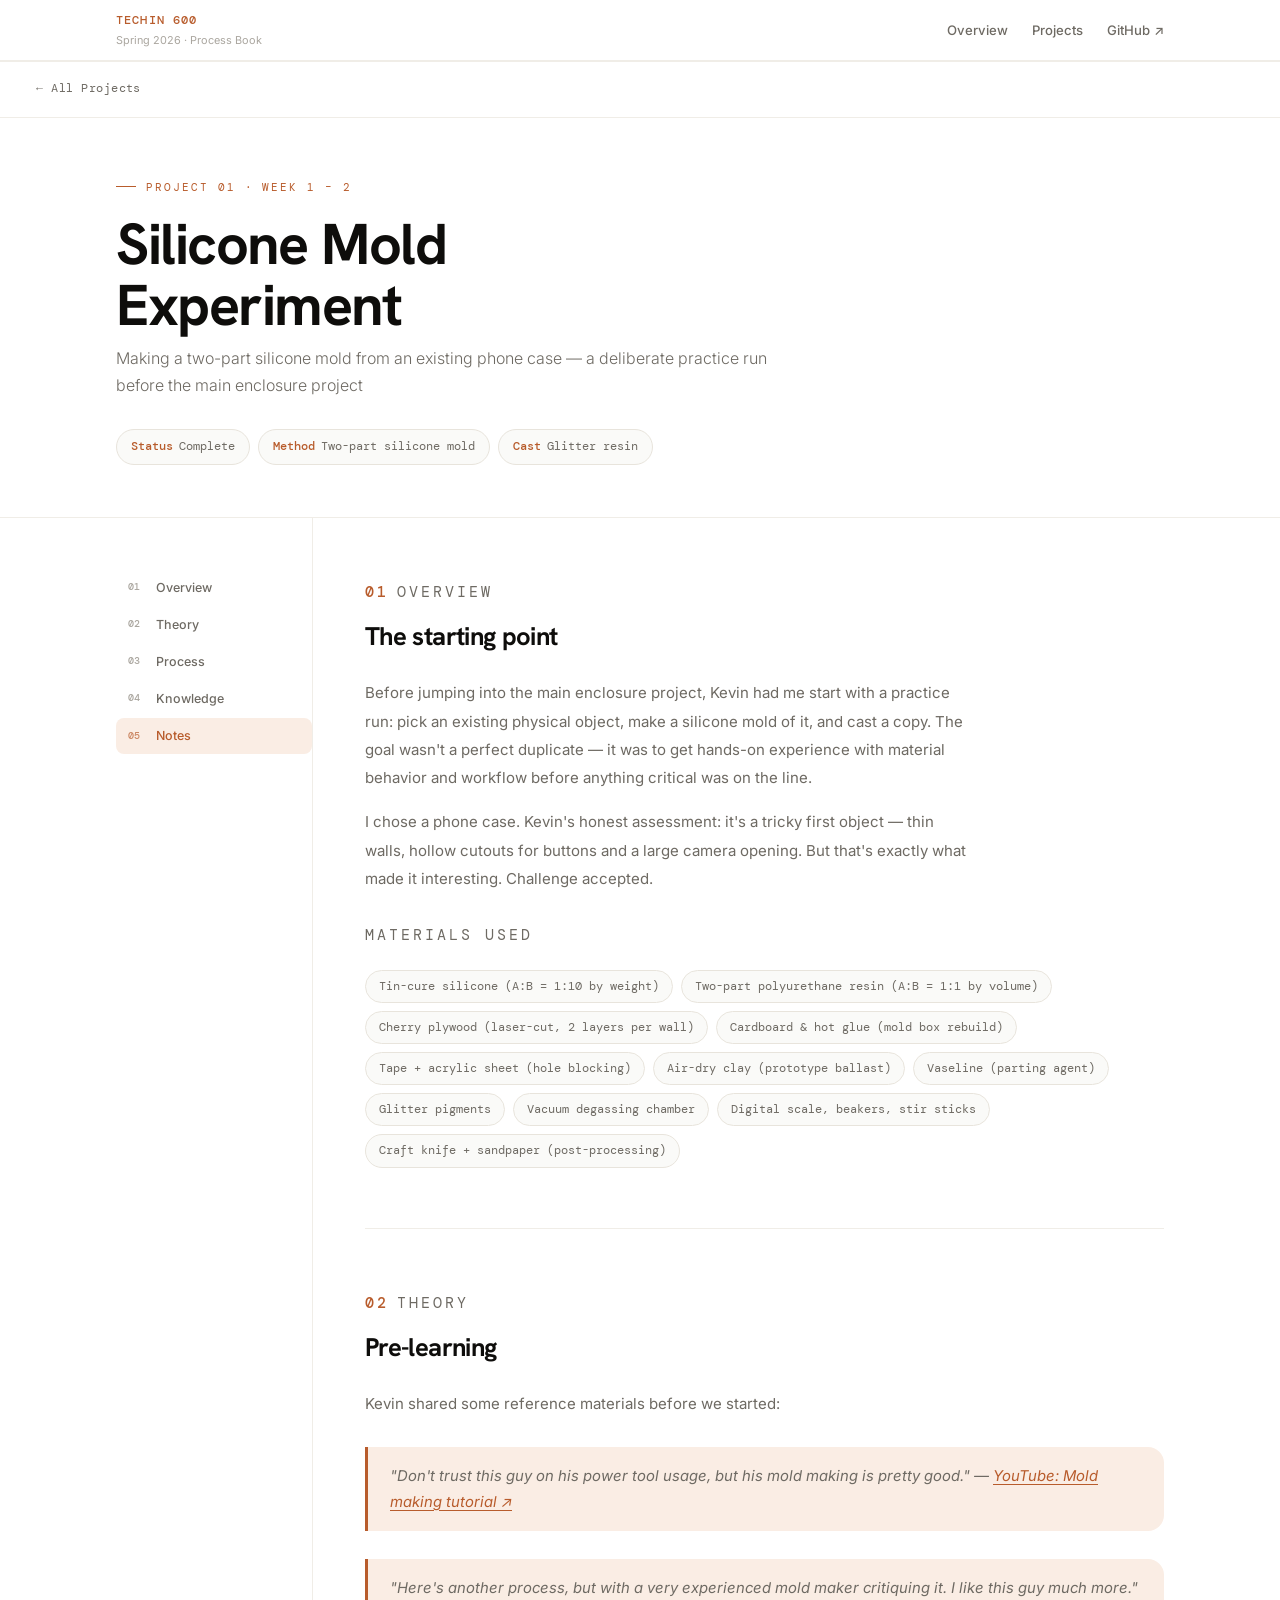
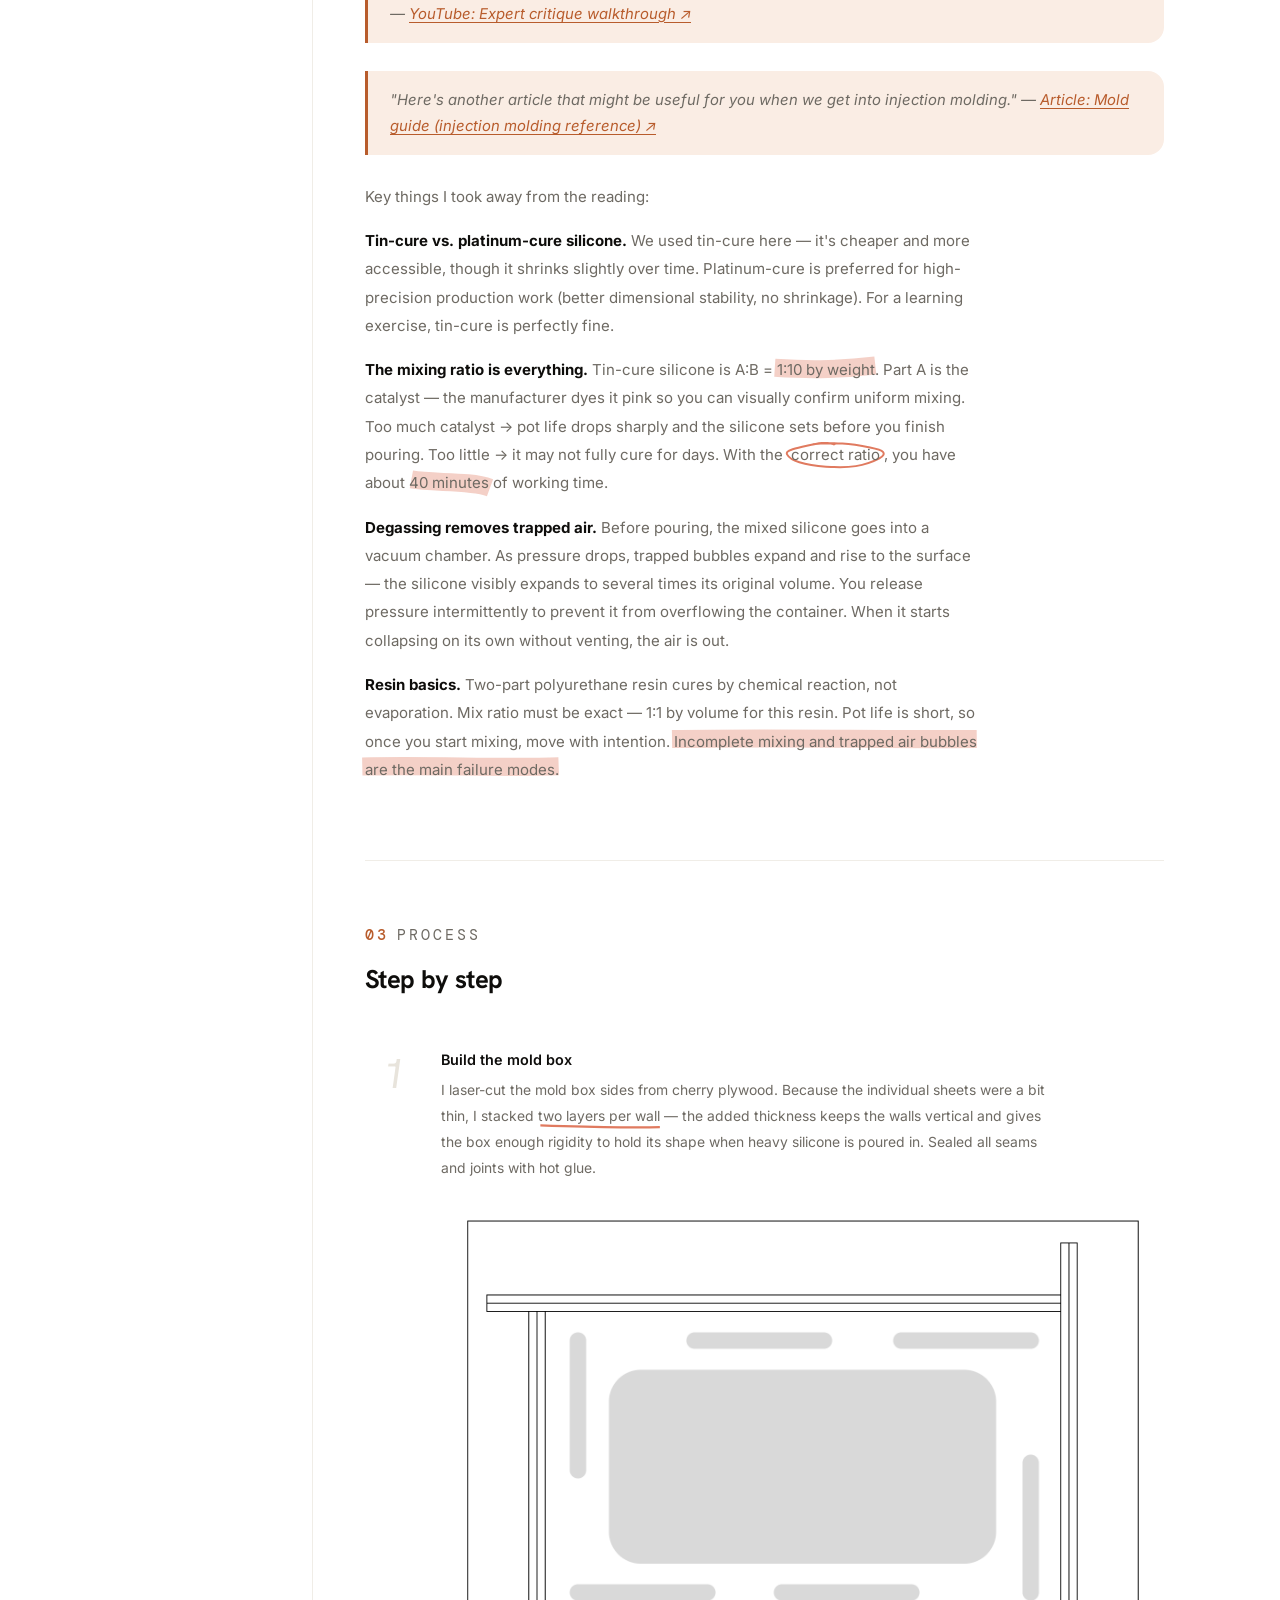
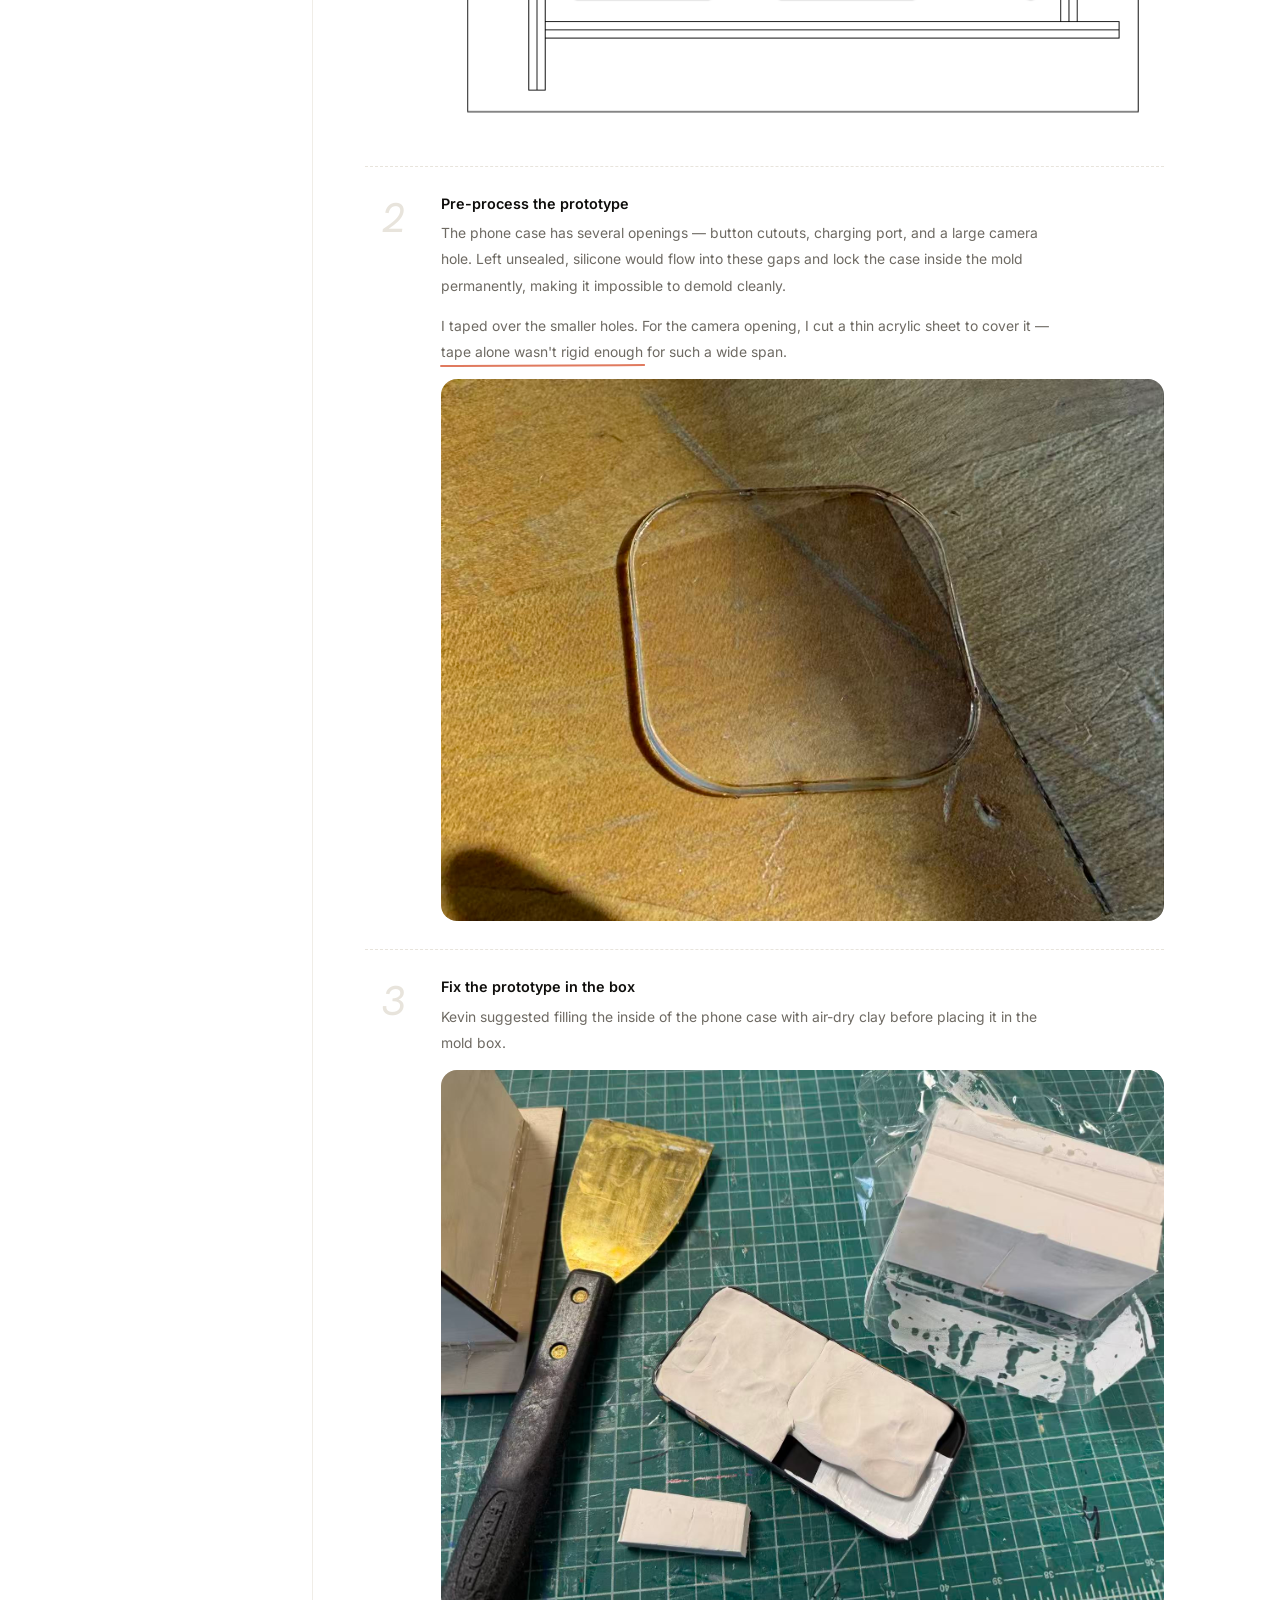
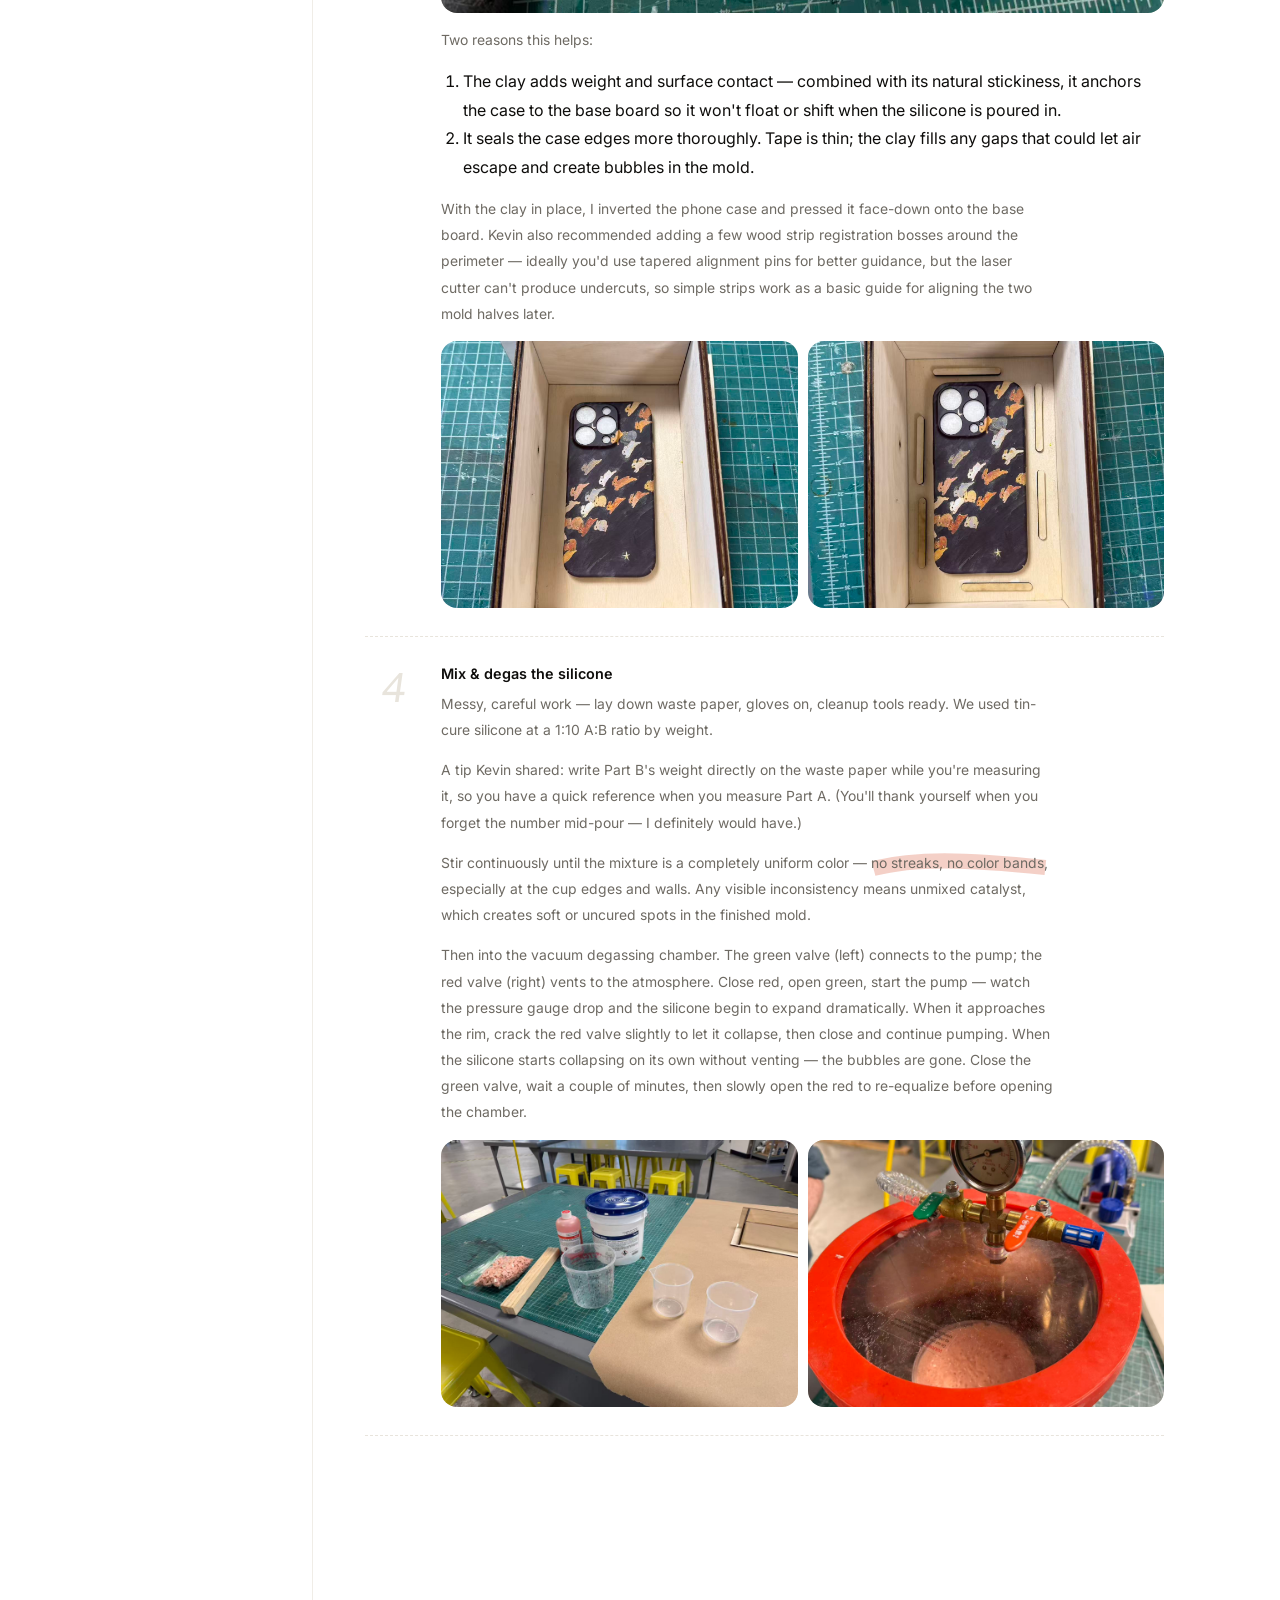
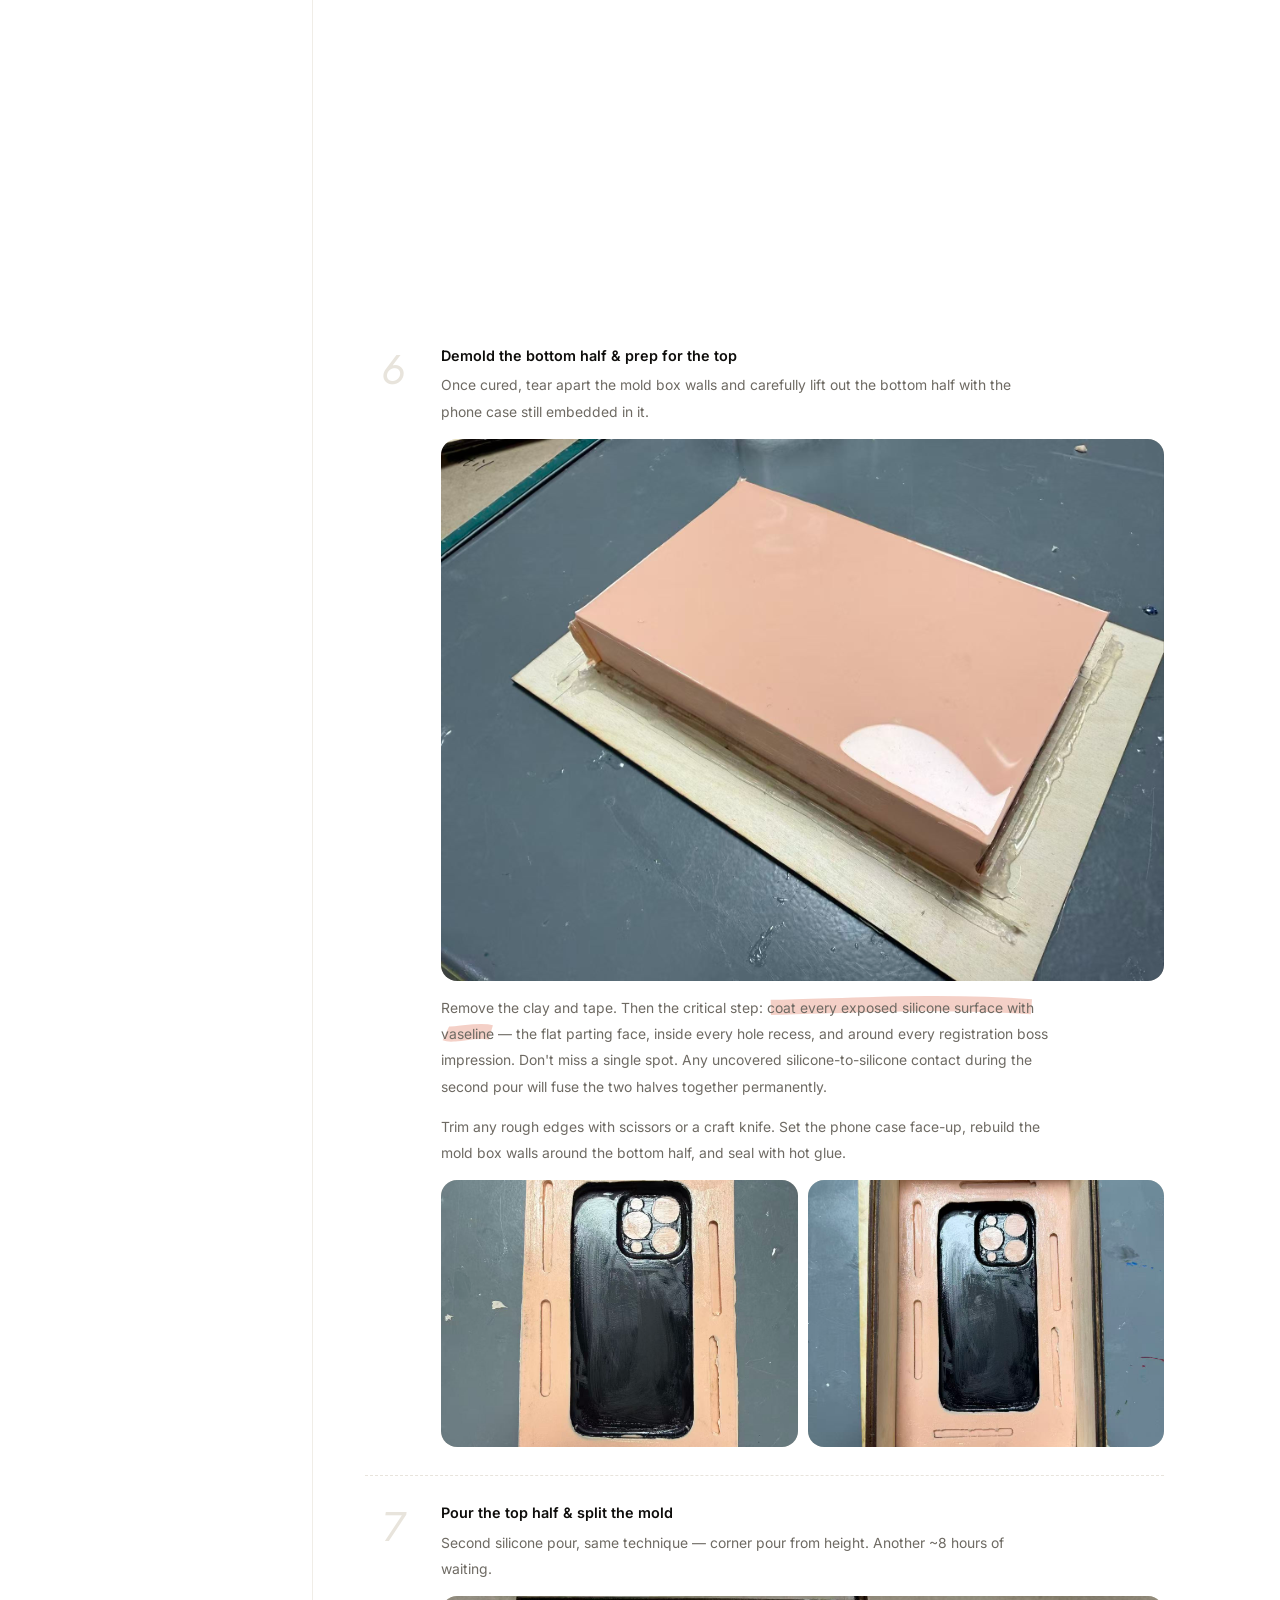
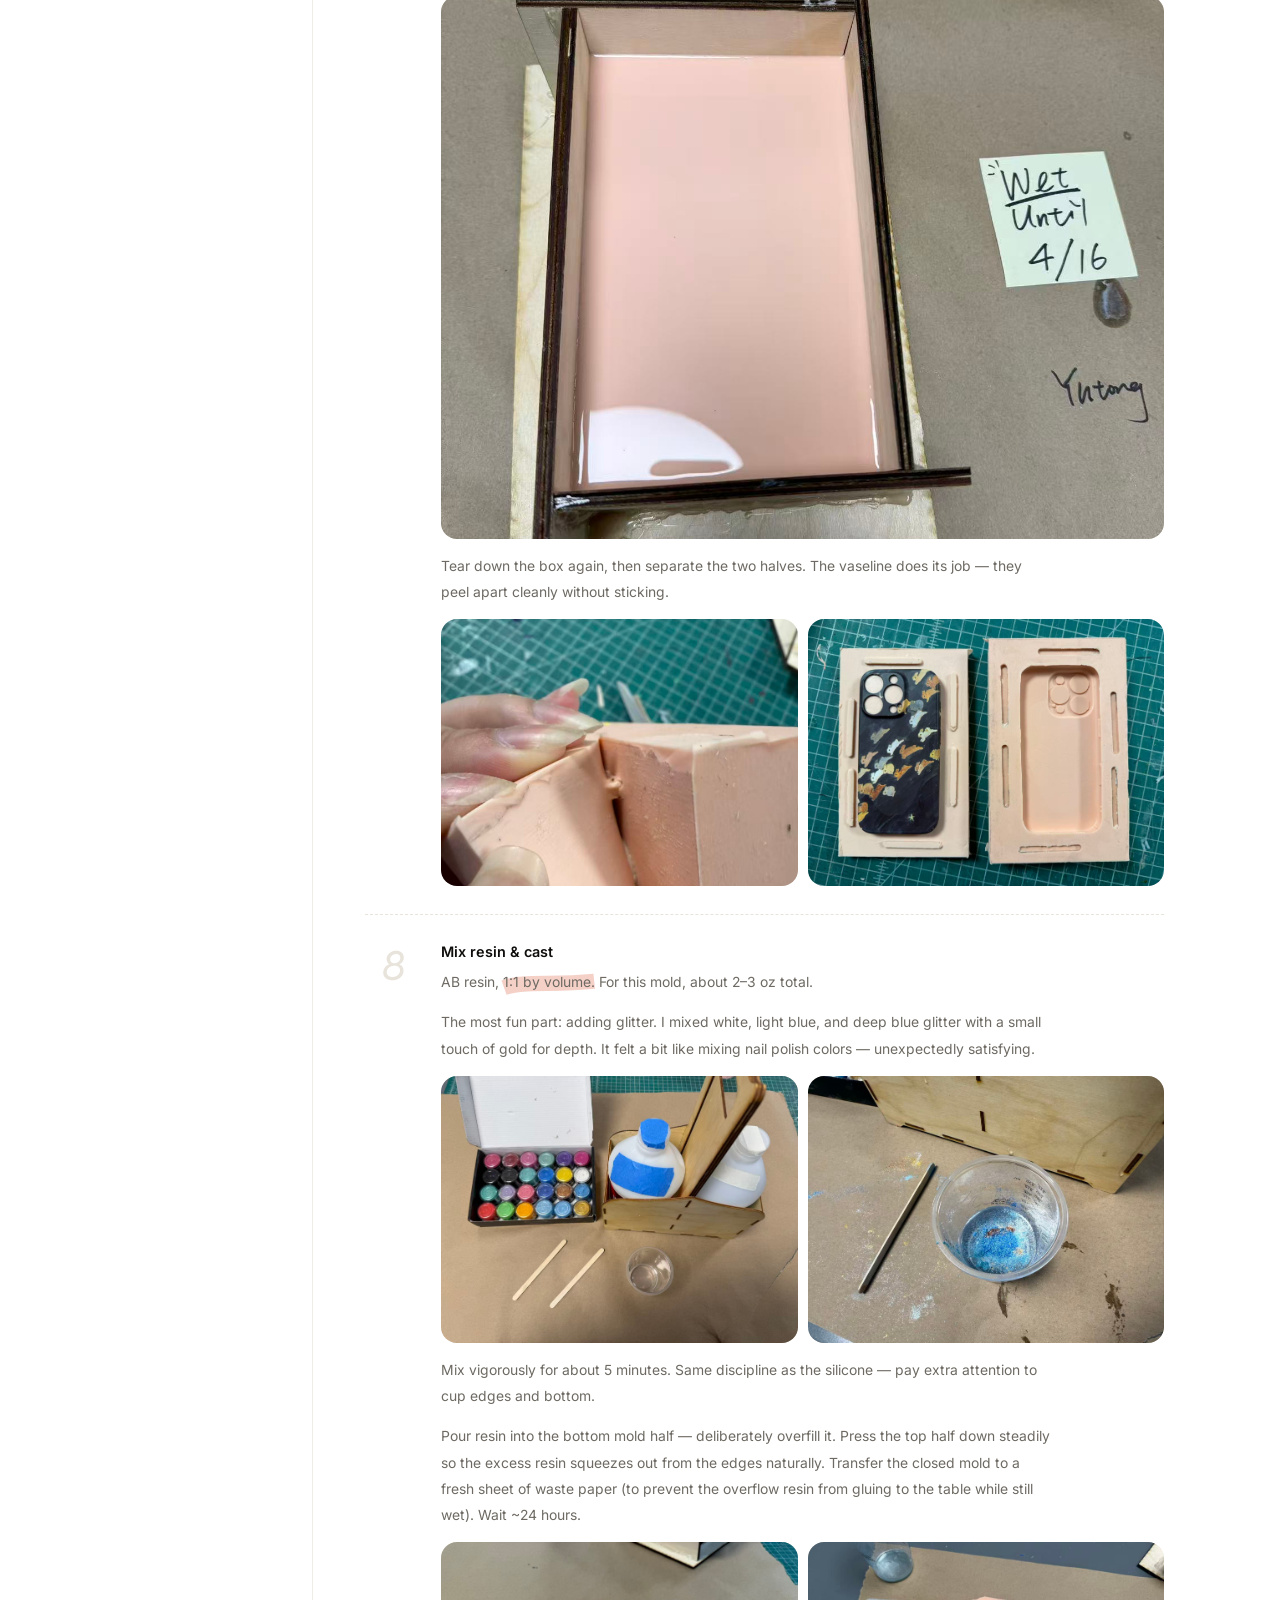
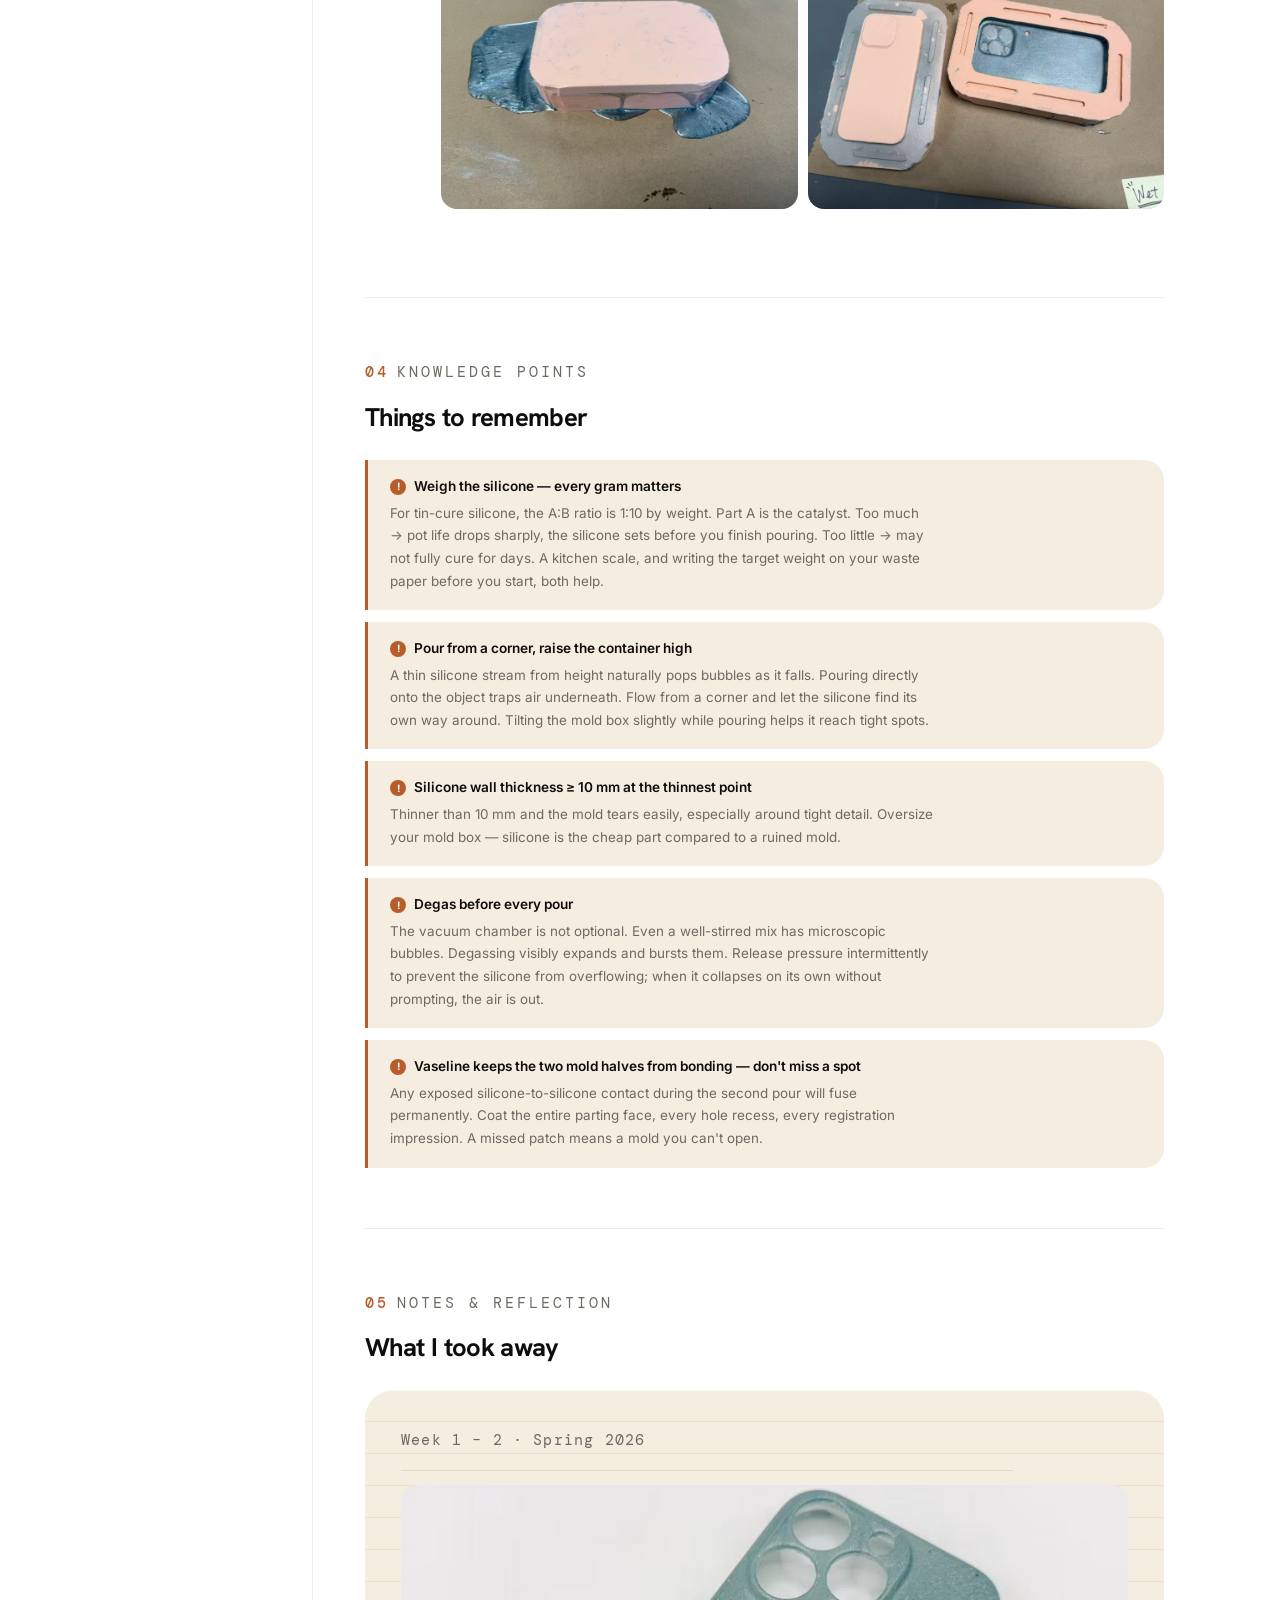
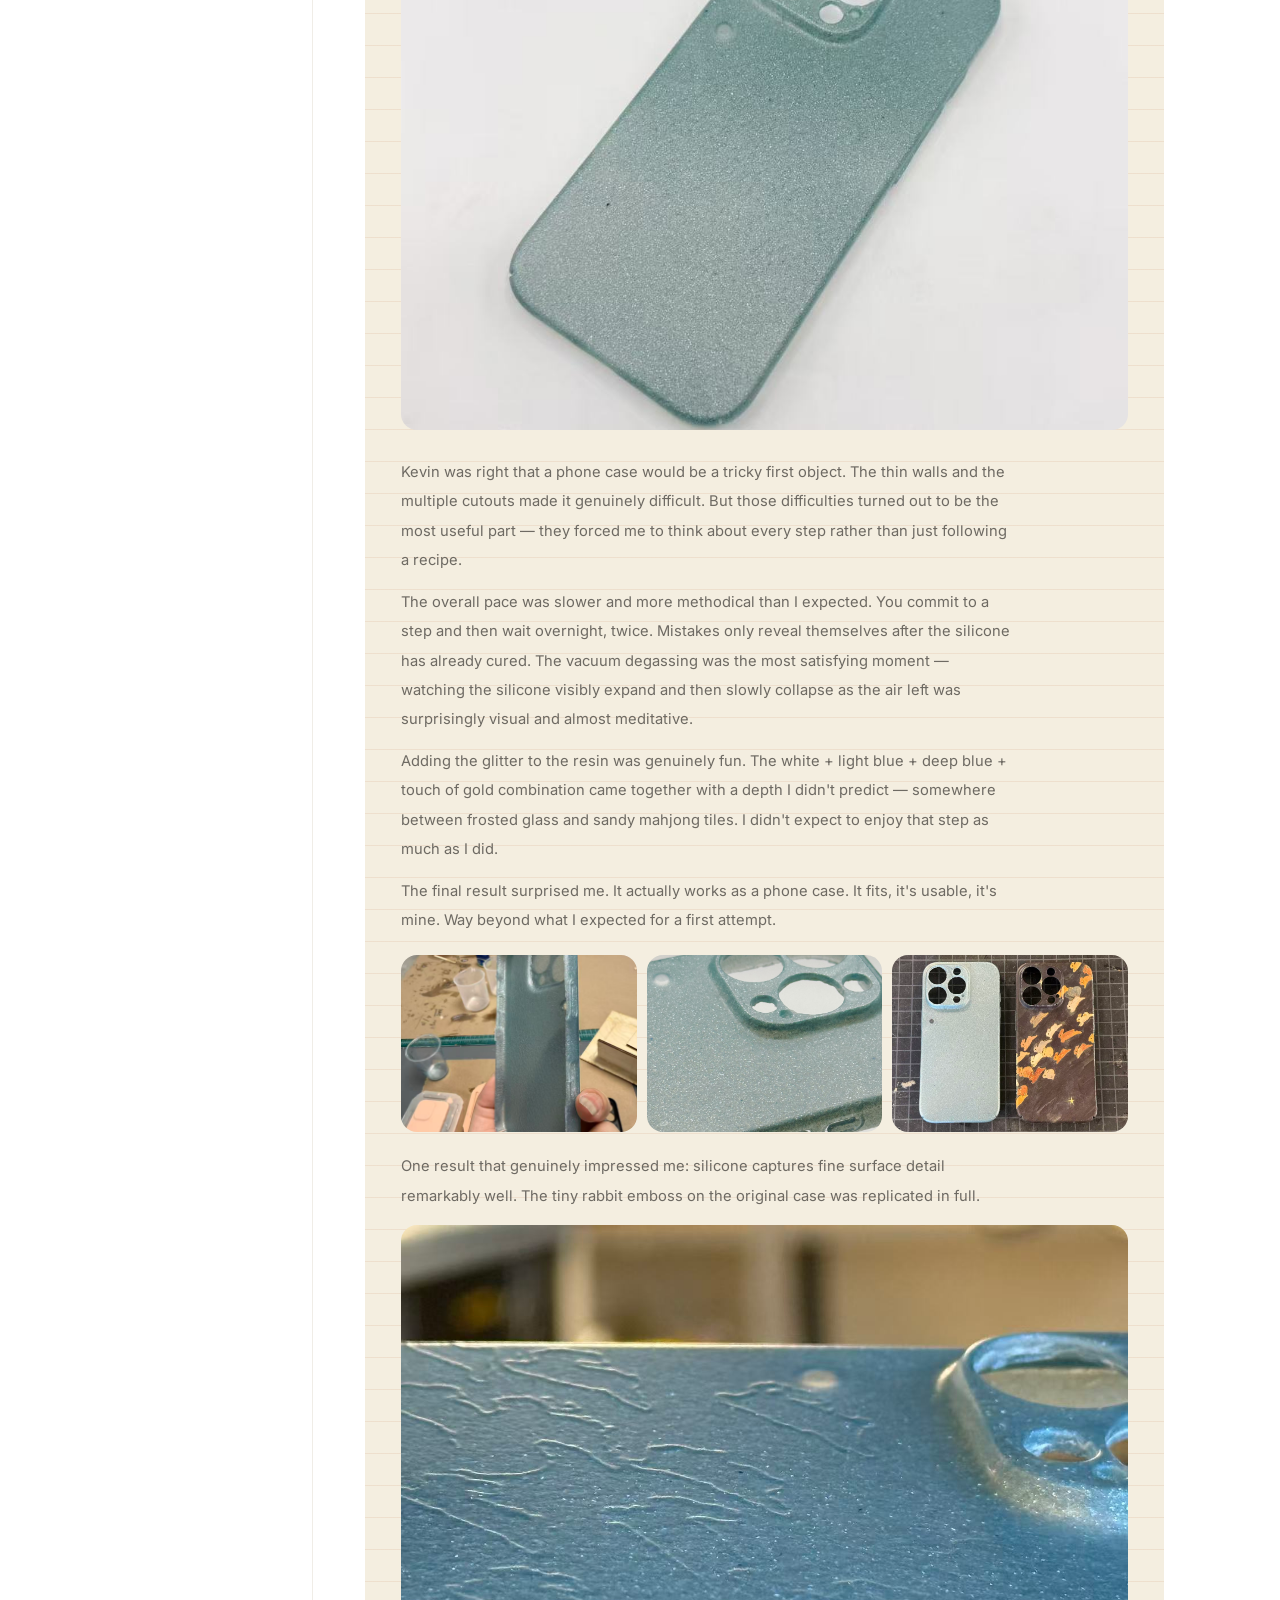
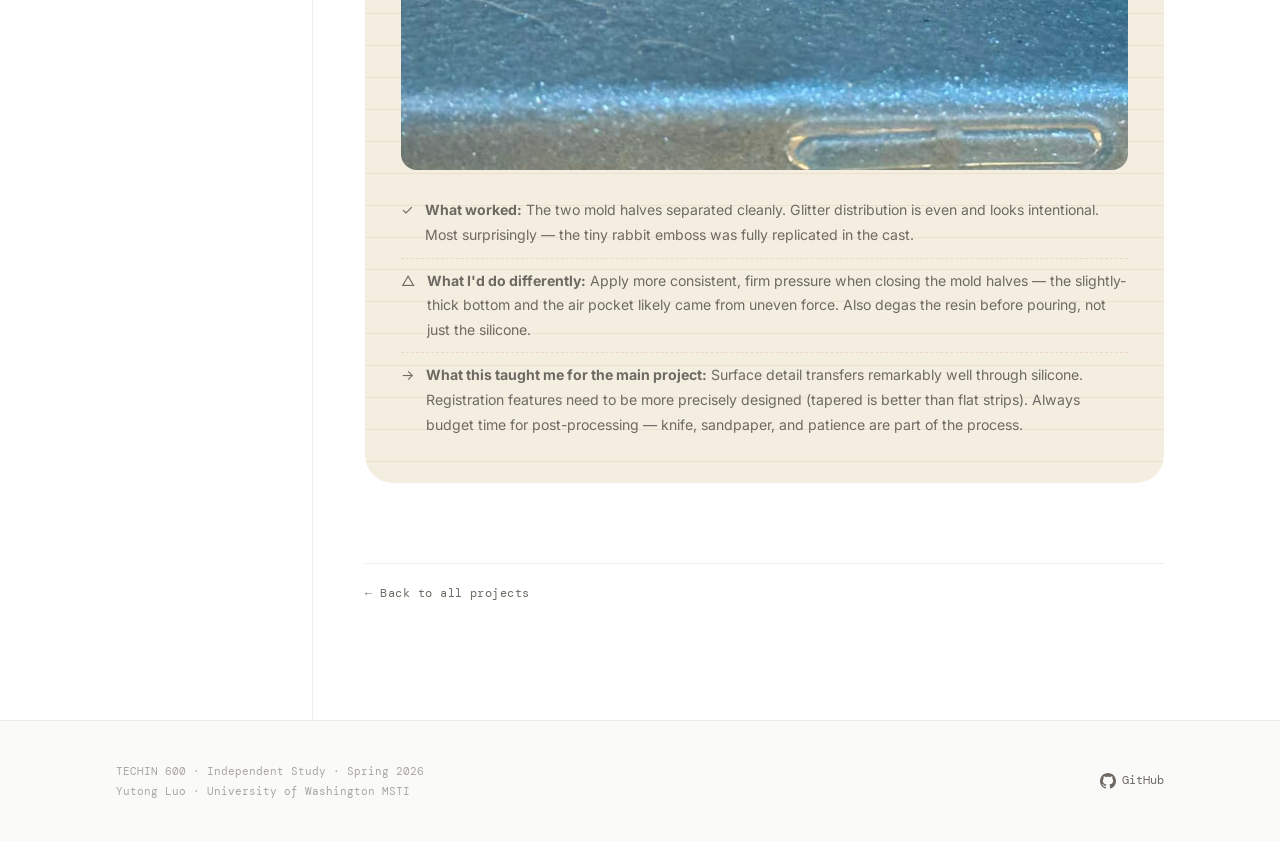
==== commit 5149948d: "Project 01: add mark-highlight annotations to key terms Highlight critical numbers and concepts: rat" ====
--- a/projects/01-silicone-mold/index.html
+++ b/projects/01-silicone-mold/index.html
@@ -155,11 +155,11 @@
       </p>
 
       <p>
-        <strong>The mixing ratio is everything.</strong> Tin-cure silicone is A:B = 1:10 by weight.
+        <strong>The mixing ratio is everything.</strong> Tin-cure silicone is A:B = <span class="mark-highlight">1:10 by weight</span>.
         Part A is the catalyst — the manufacturer dyes it pink so you can visually confirm uniform
         mixing. Too much catalyst → pot life drops sharply and the silicone sets before you finish
         pouring. Too little → it may not fully cure for days. With the <span class="mark-circle">correct ratio</span>,
-        you have about 40 minutes of working time.
+        you have about <span class="mark-highlight">40 minutes</span> of working time.
       </p>
 
       <p>
@@ -235,7 +235,7 @@
           <div class="step-body">
             <h4>Fix the prototype in the box</h4>
             <p>
-              Kevin suggested filling the inside of the phone case with air-dry clay before
+              Kevin suggested filling the inside of the phone case with <span class="mark-highlight">air-dry clay</span> before
               placing it in the mold box.
             </p>
             <div class="photo-grid photo-grid--1">
@@ -281,8 +281,8 @@
               yourself when you forget the number mid-pour — I definitely would have.)
             </p>
             <p>
-              Stir continuously until the mixture is a completely uniform color — no streaks, no
-              color bands, especially at the cup edges and walls. Any visible inconsistency means
+              Stir continuously until the mixture is a completely uniform color — <span class="mark-highlight">no streaks, no
+              color bands</span>, especially at the cup edges and walls. Any visible inconsistency means
               unmixed catalyst, which creates soft or uncured spots in the finished mold.
             </p>
             <p>
@@ -317,7 +317,7 @@
               corner.
             </p>
             <p>
-              Then: wait. Tin-cure silicone takes about 8 hours at room temperature.
+              Then: wait. Tin-cure silicone takes about <span class="mark-highlight">8 hours</span> at room temperature.
             </p>
             <div class="photo-grid">
               <div class="photo-item" data-caption="Pouring silicone from height — thin stream reduces bubbles">
@@ -345,8 +345,8 @@
               </div>
             </div>
             <p style="margin-top: 14px;">
-              Remove the clay and tape. Then the critical step: coat every exposed silicone surface
-              with vaseline — the flat parting face, inside every hole recess, and around every
+              Remove the clay and tape. Then the critical step: <span class="mark-highlight">coat every exposed silicone surface
+              with vaseline</span> — the flat parting face, inside every hole recess, and around every
               registration boss impression. Don't miss a single spot. Any uncovered silicone-to-silicone
               contact during the second pour will fuse the two halves together permanently.
             </p>
@@ -400,7 +400,7 @@
           <div class="step-body">
             <h4>Mix resin &amp; cast</h4>
             <p>
-              AB resin, 1:1 by volume. For this mold, about 2–3 oz total.
+              AB resin, <span class="mark-highlight">1:1 by volume</span>. For this mold, about 2–3 oz total.
             </p>
             <p>
               The most fun part: adding glitter. I mixed white, light blue, and deep blue glitter
@@ -423,7 +423,7 @@
               Pour resin into the bottom mold half — deliberately overfill it. Press the top half
               down steadily so the excess resin squeezes out from the edges naturally. Transfer
               the closed mold to a fresh sheet of waste paper (to prevent the overflow resin from
-              gluing to the table while still wet). Wait ~24 hours.
+              gluing to the table while still wet). Wait <span class="mark-highlight">~24 hours</span>.
             </p>
             <div class="photo-grid">
               <div class="photo-item" data-caption="Pressing the mold halves together — excess resin squeezes out">
@@ -470,7 +470,7 @@
         <div class="knowledge-card">
           <h4>Silicone wall thickness ≥ 10 mm at the thinnest point</h4>
           <p>
-            Thinner than 10 mm and the mold tears easily, especially around tight detail. Oversize
+            <span class="mark-highlight">Thinner than 10 mm</span> and the mold tears easily, especially around tight detail. Oversize
             your mold box — silicone is the cheap part compared to a ruined mold.
           </p>
         </div>
@@ -478,7 +478,7 @@
         <div class="knowledge-card">
           <h4>Degas before every pour</h4>
           <p>
-            The vacuum chamber is not optional. Even a well-stirred mix has microscopic bubbles.
+            The vacuum chamber is <span class="mark-highlight">not optional</span>. Even a well-stirred mix has microscopic bubbles.
             Degassing visibly expands and bursts them. Release pressure intermittently to prevent
             the silicone from overflowing; when it collapses on its own without prompting,
             the air is out.
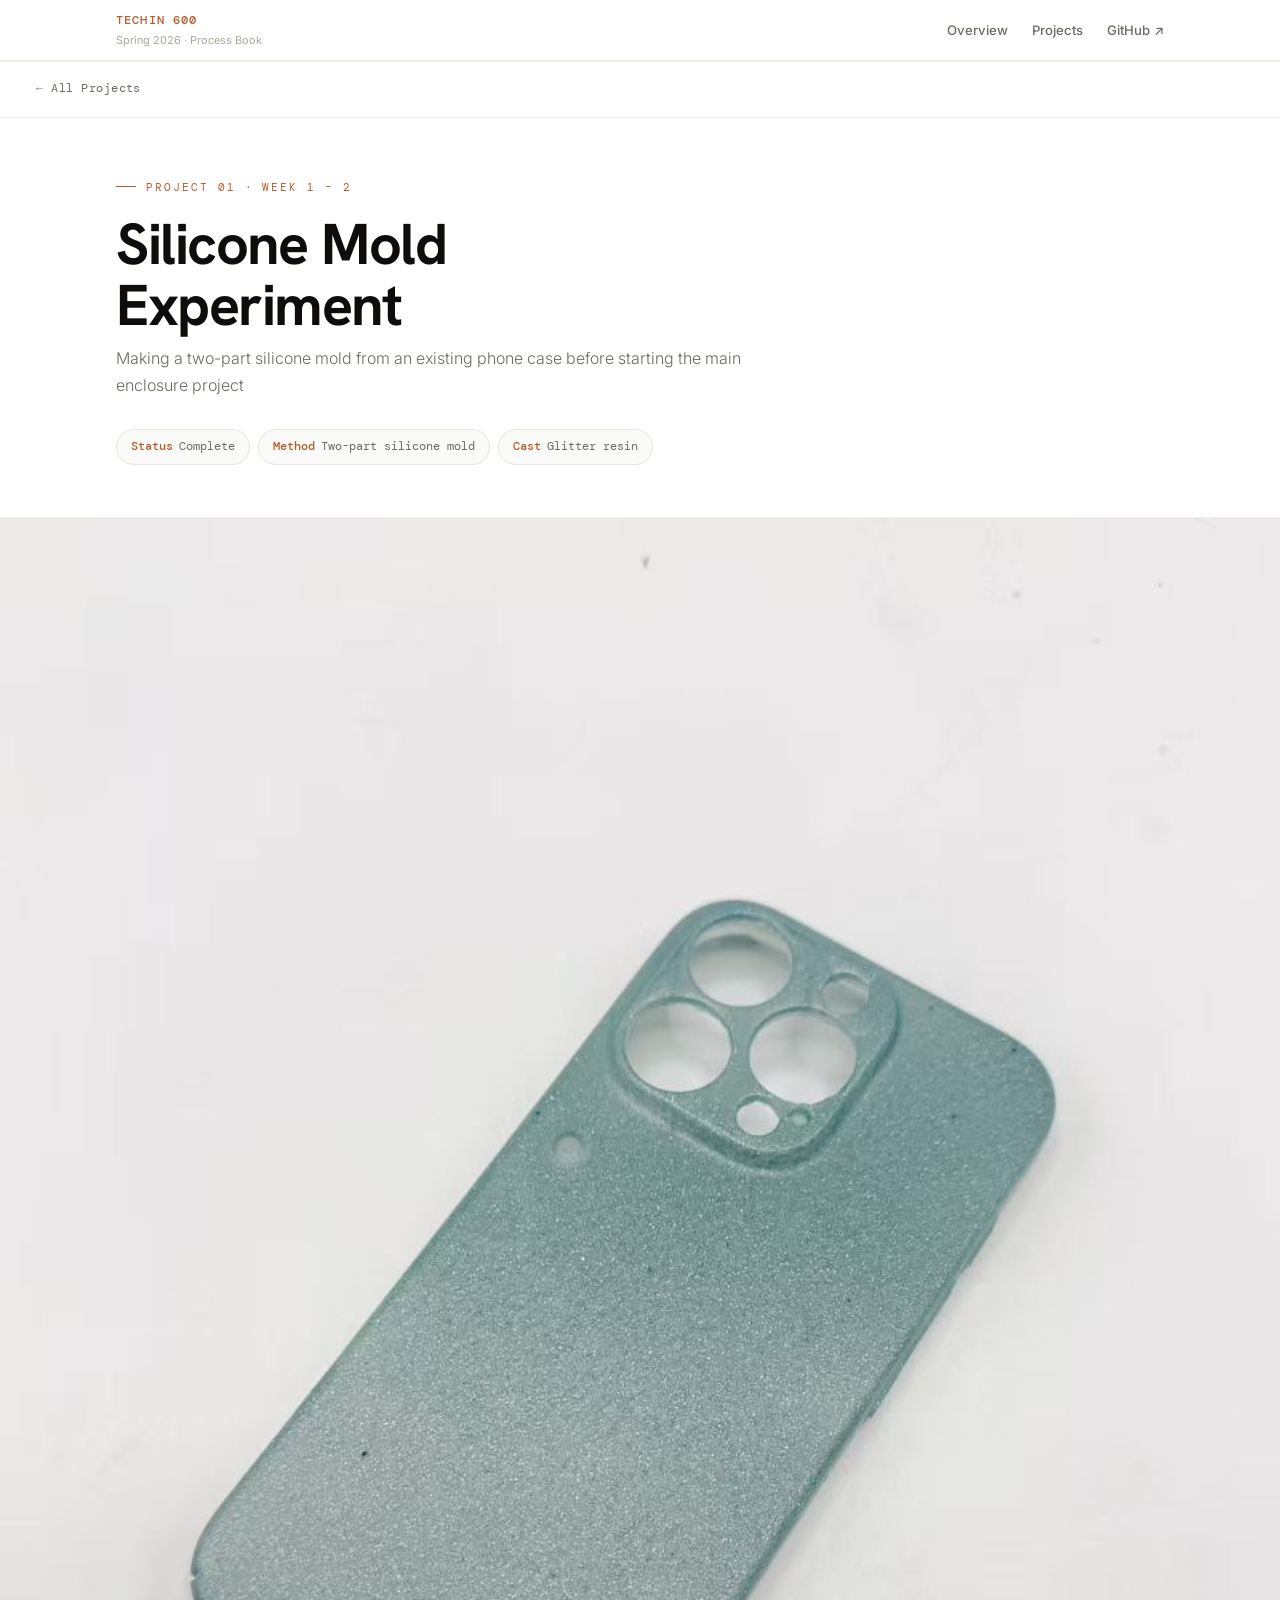
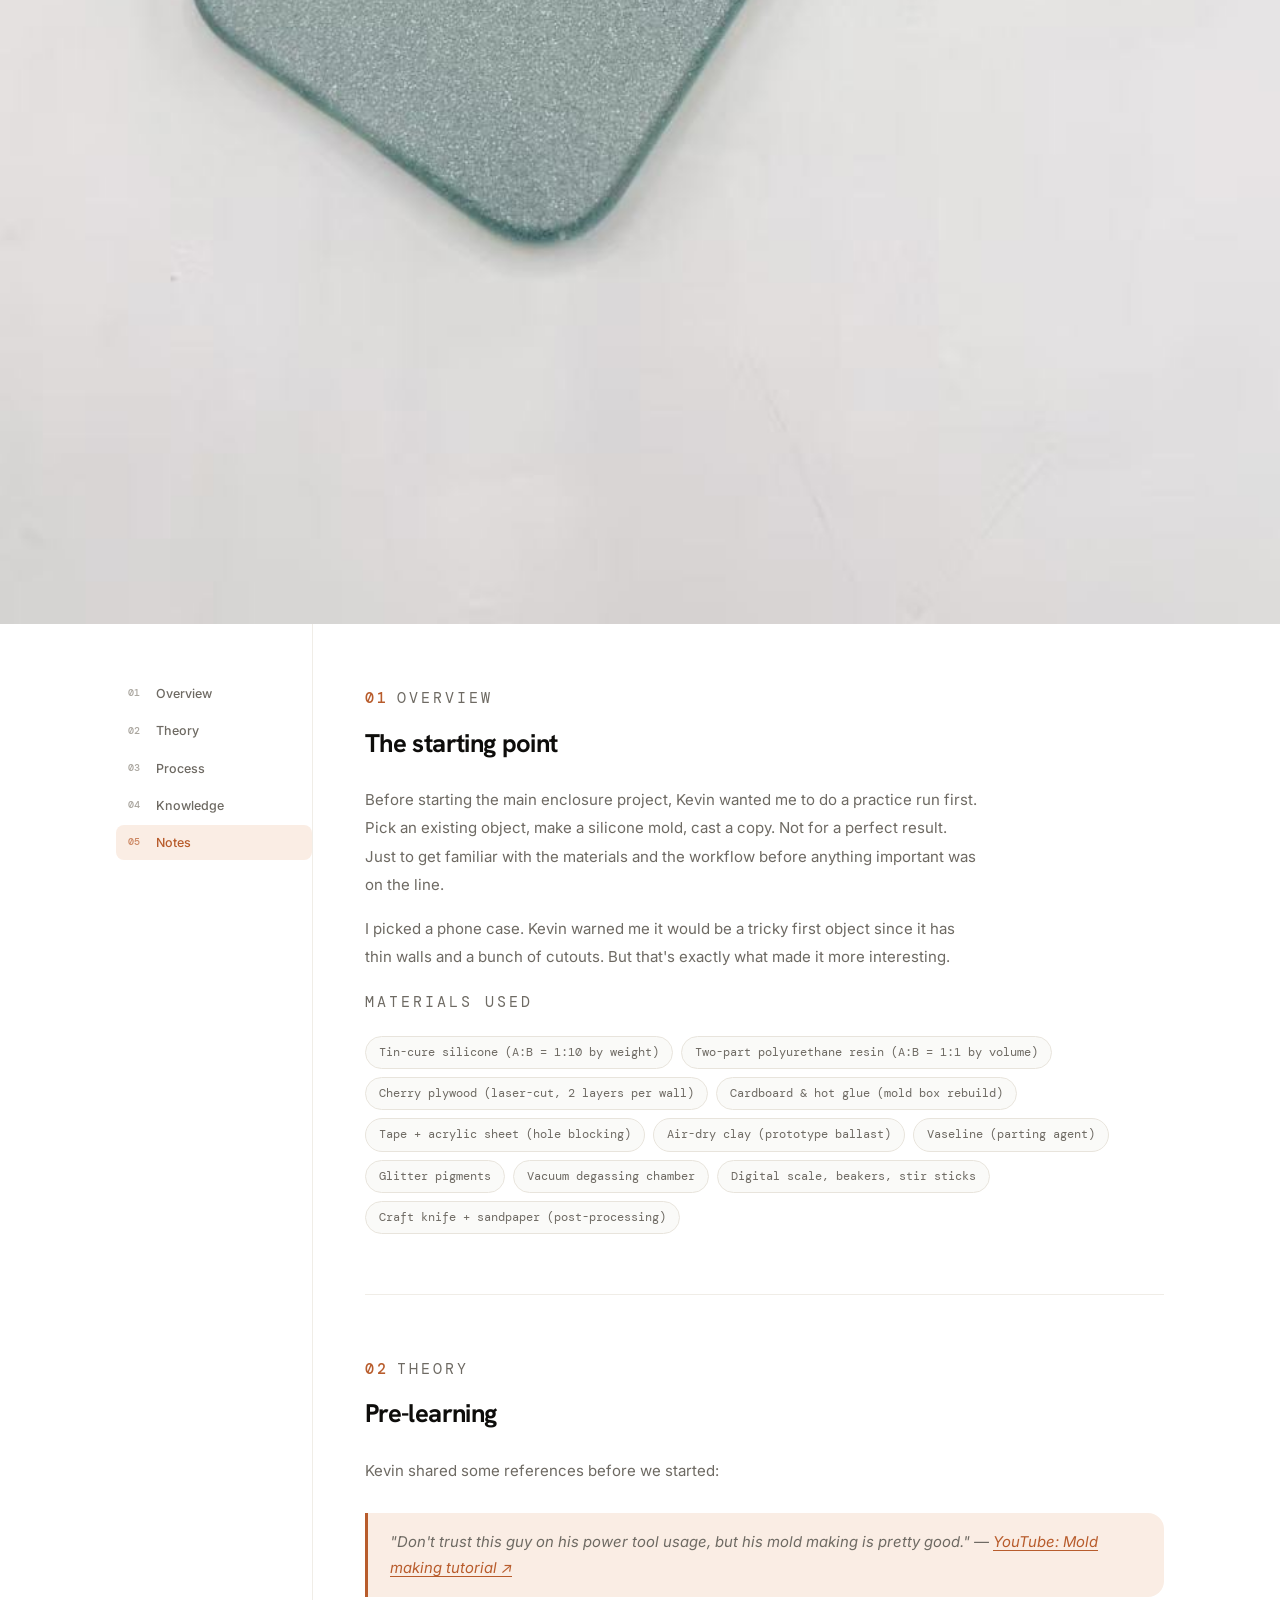
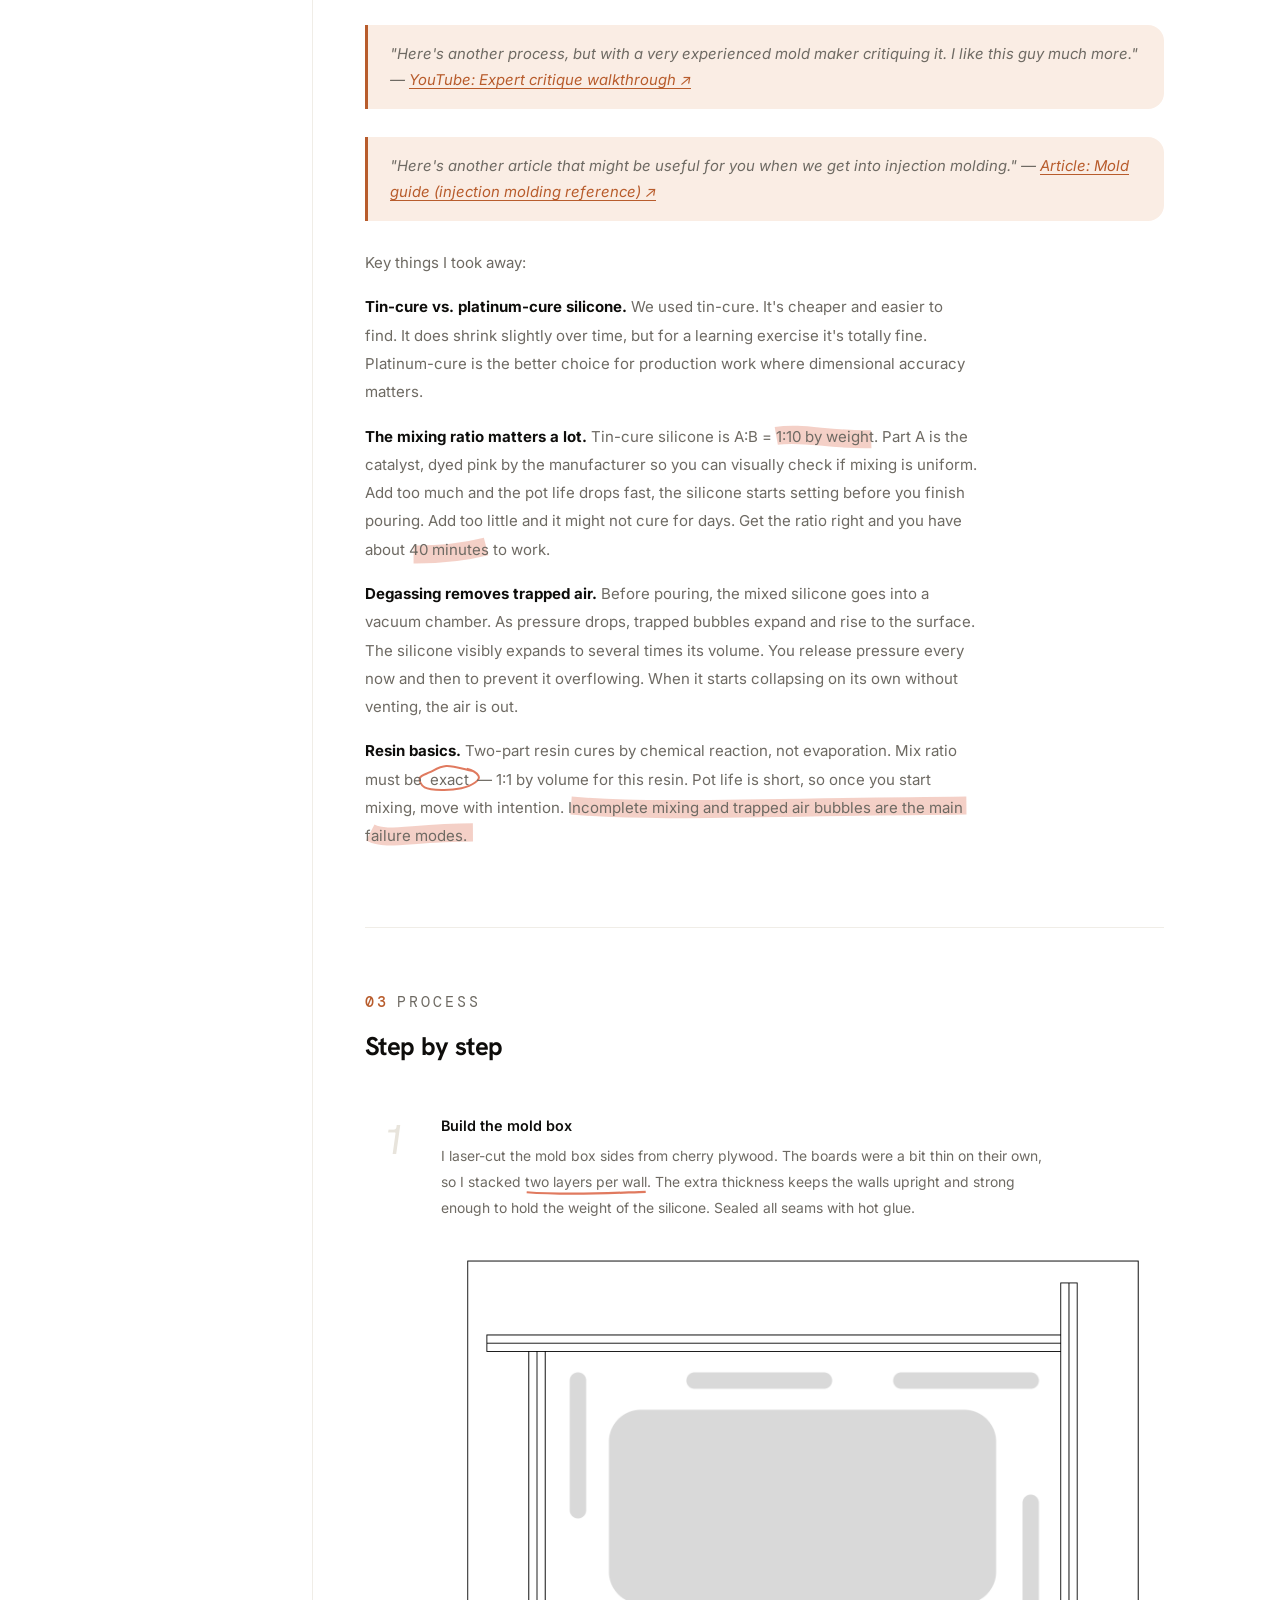
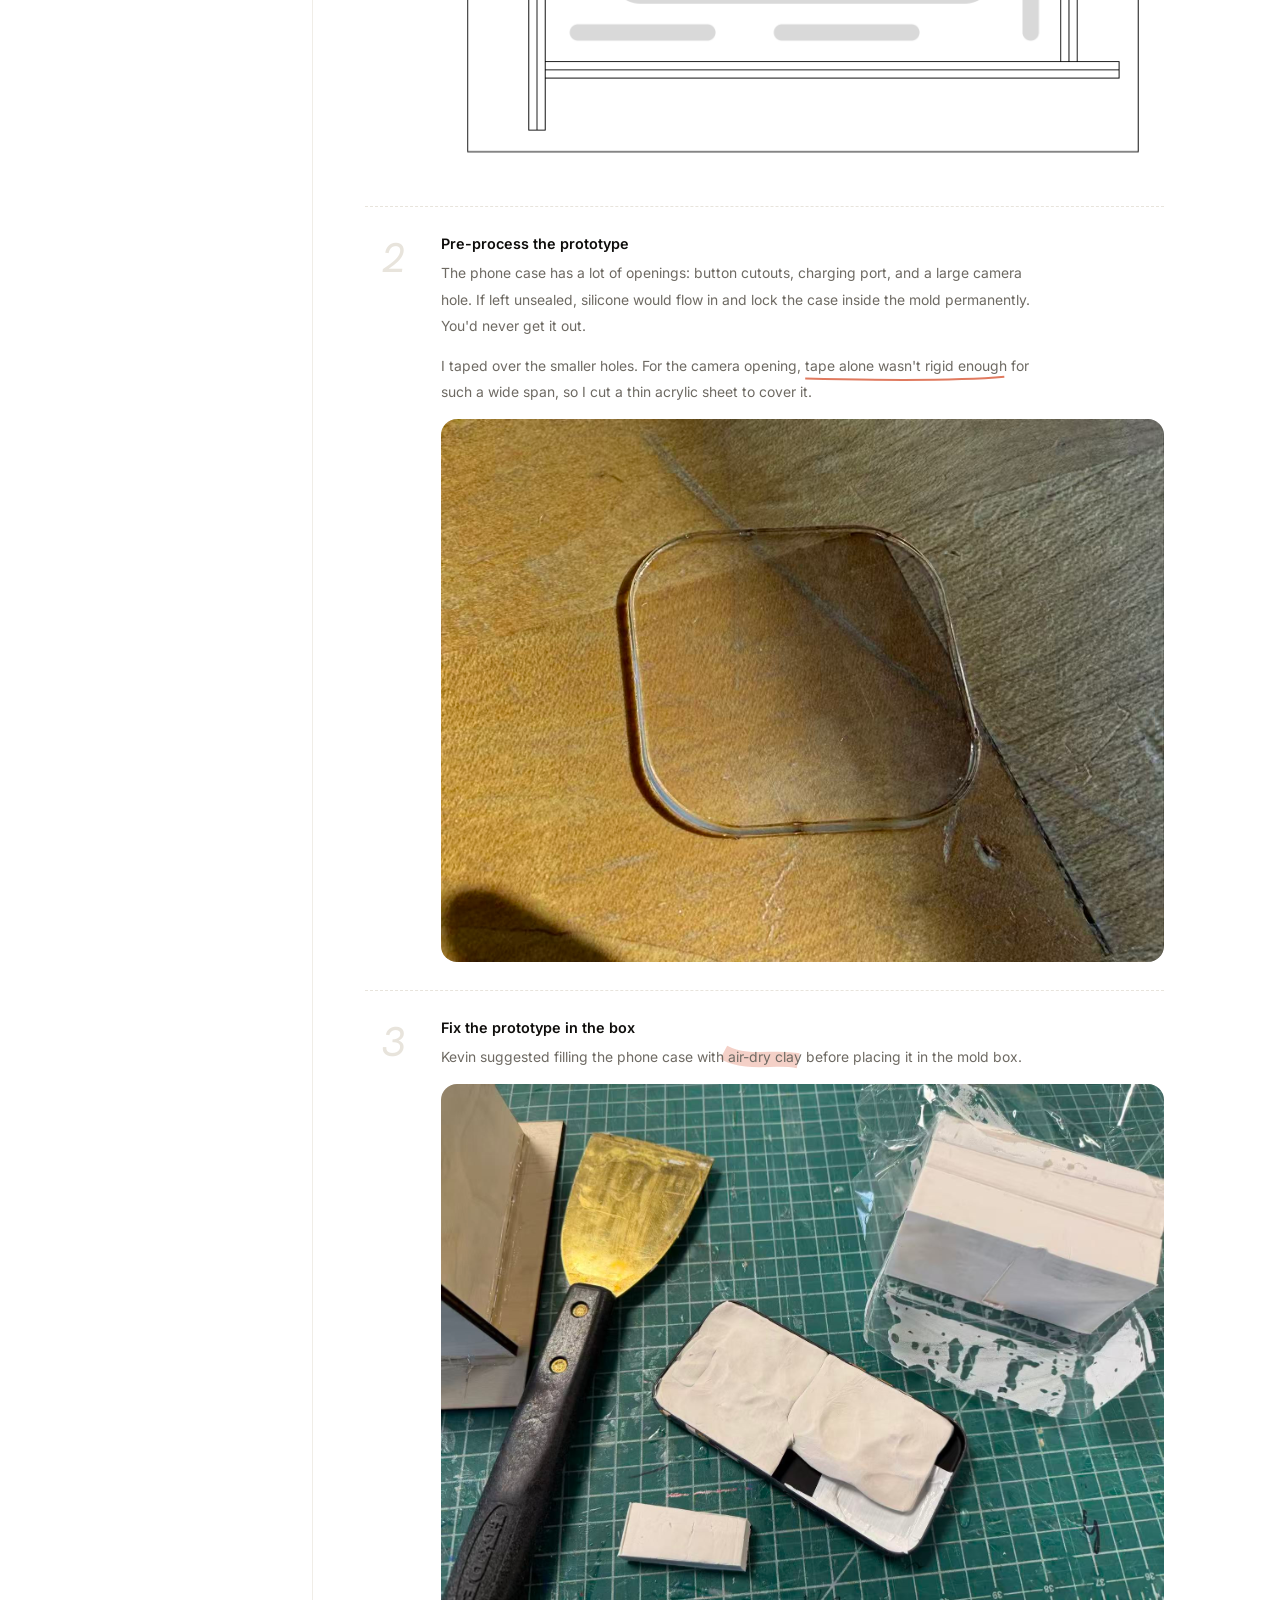
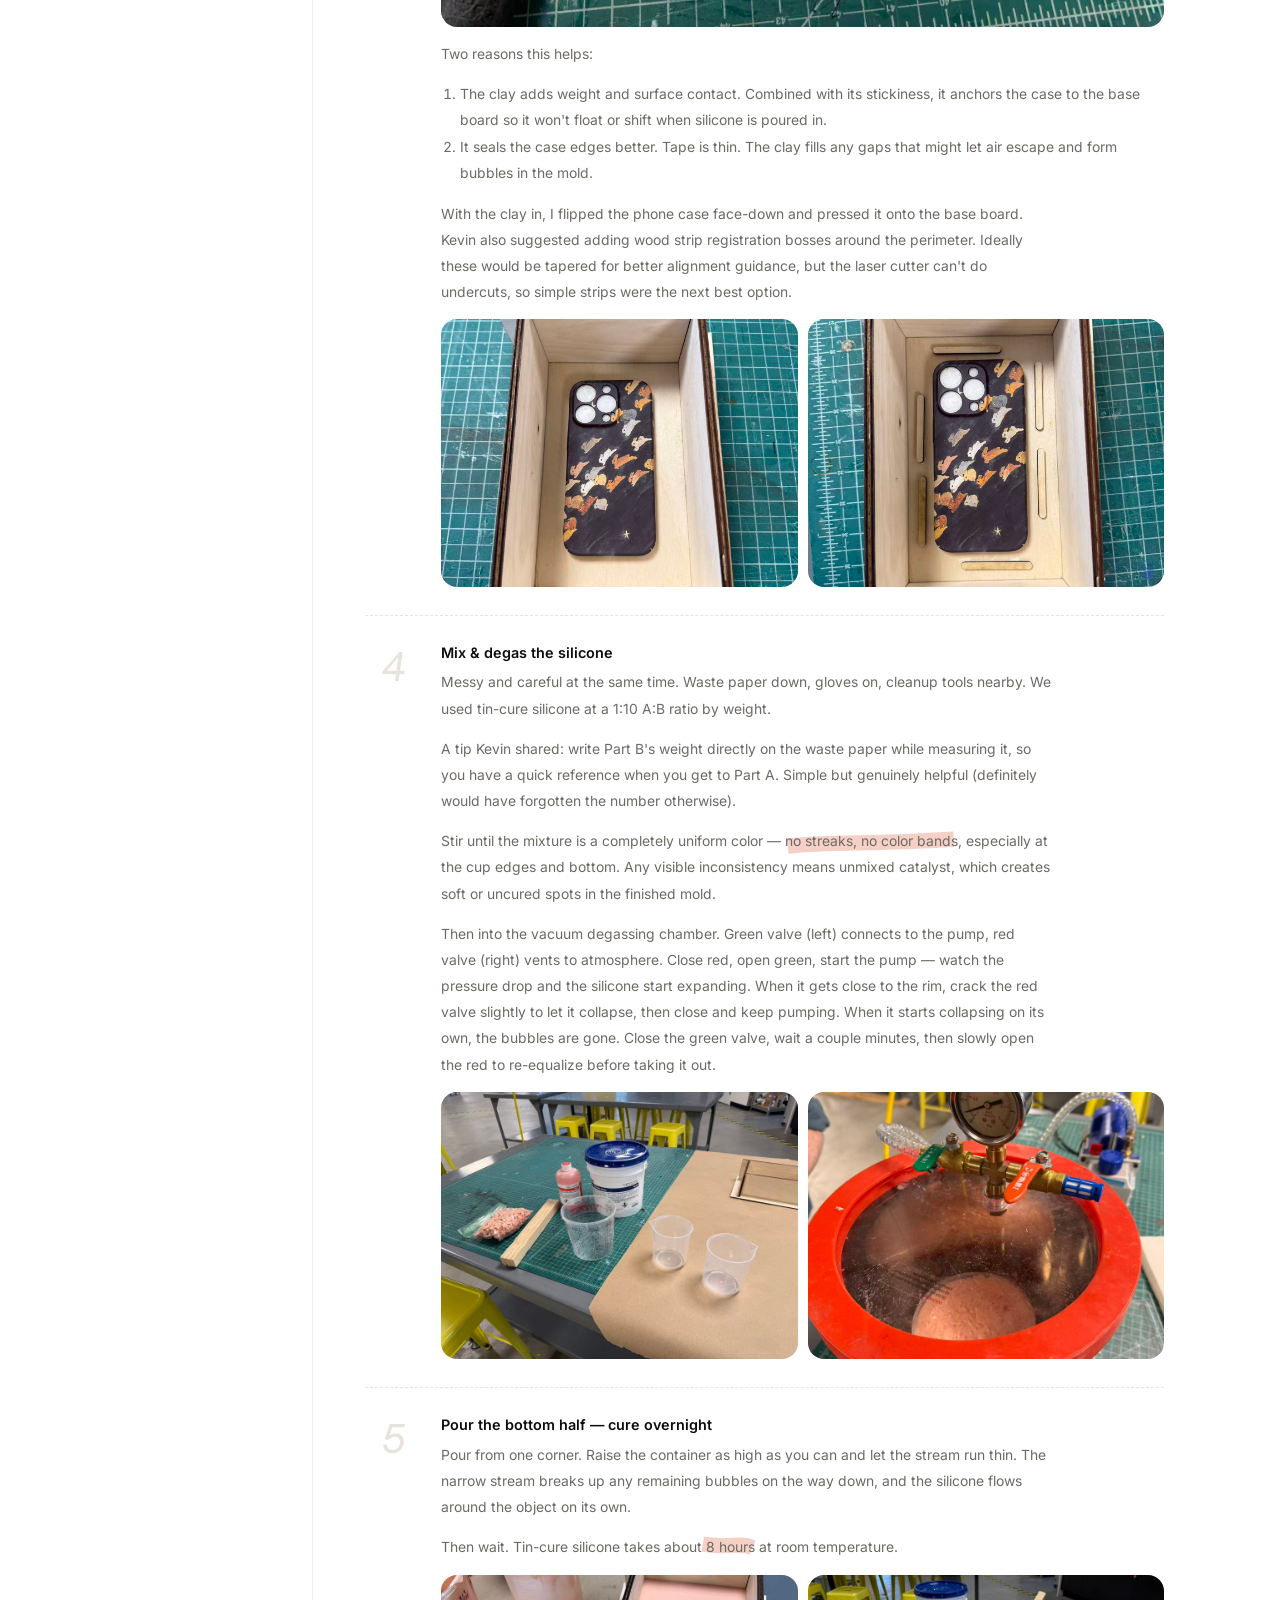
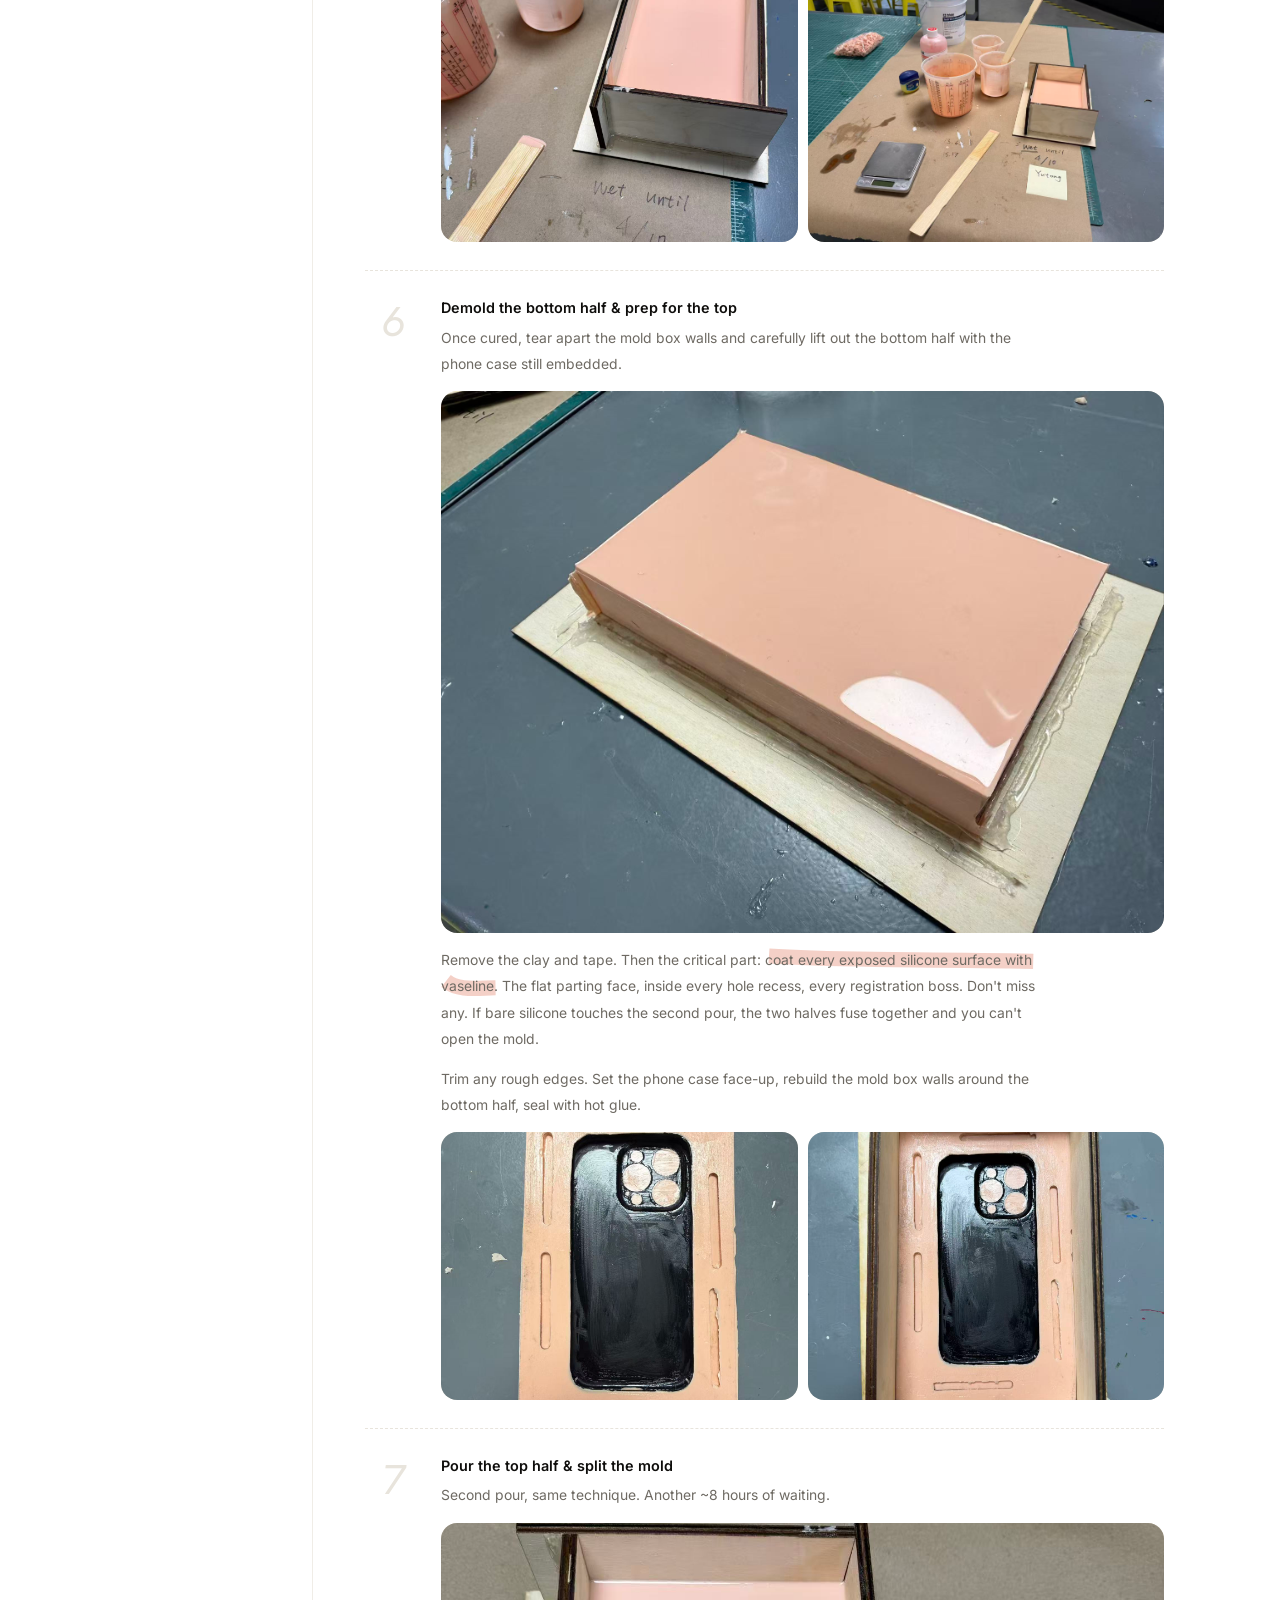
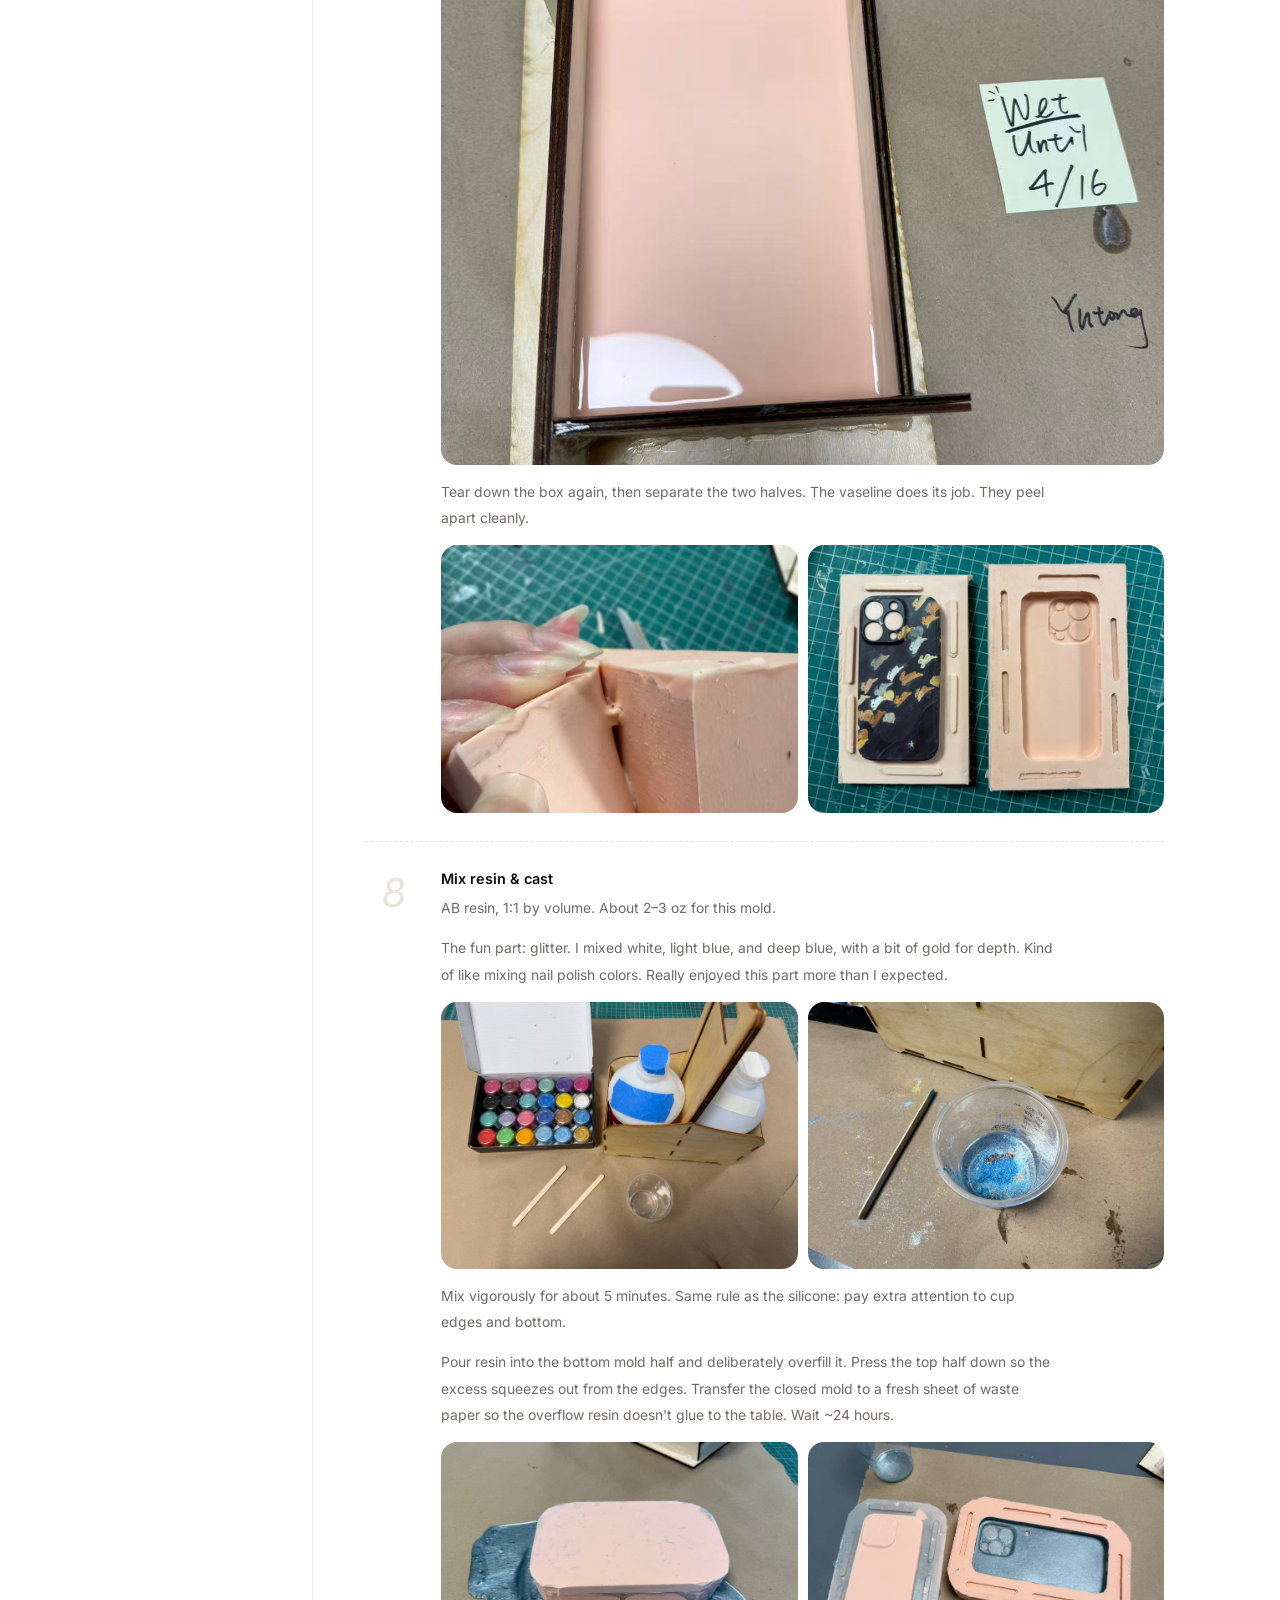
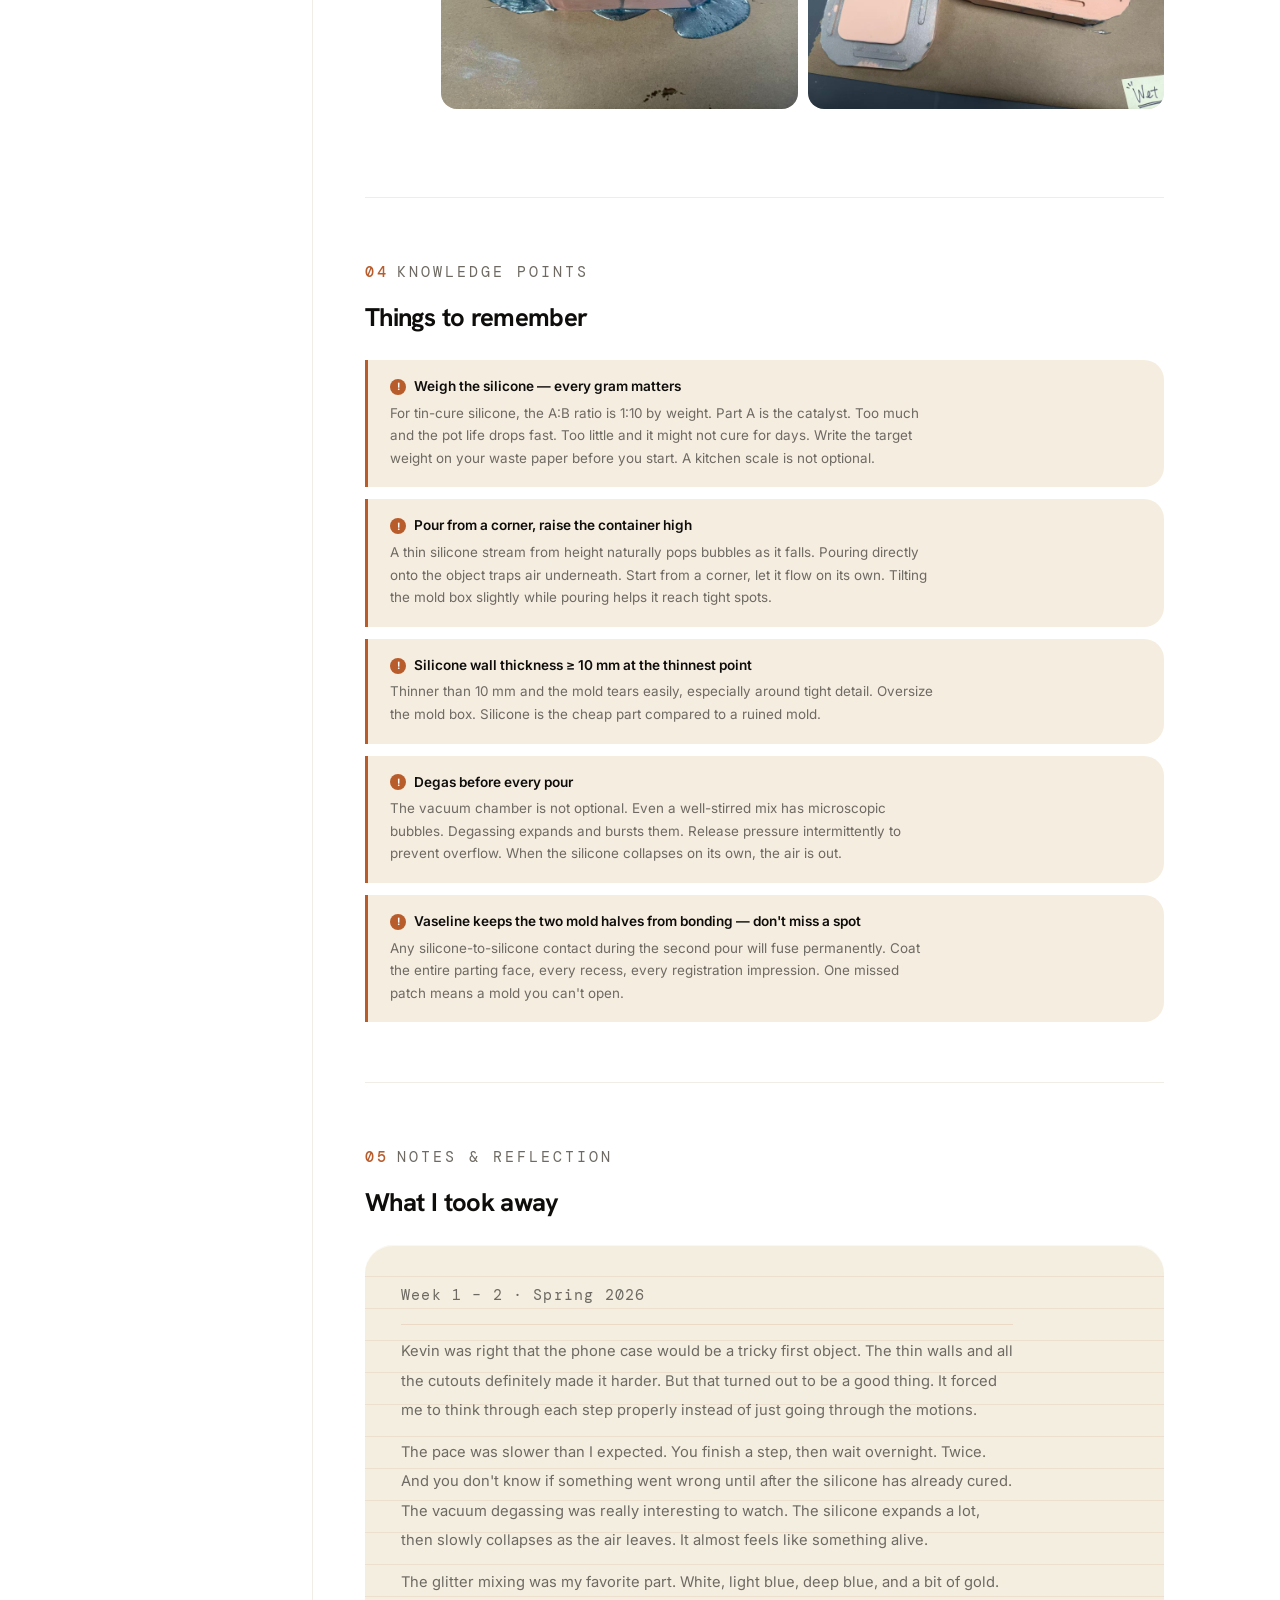
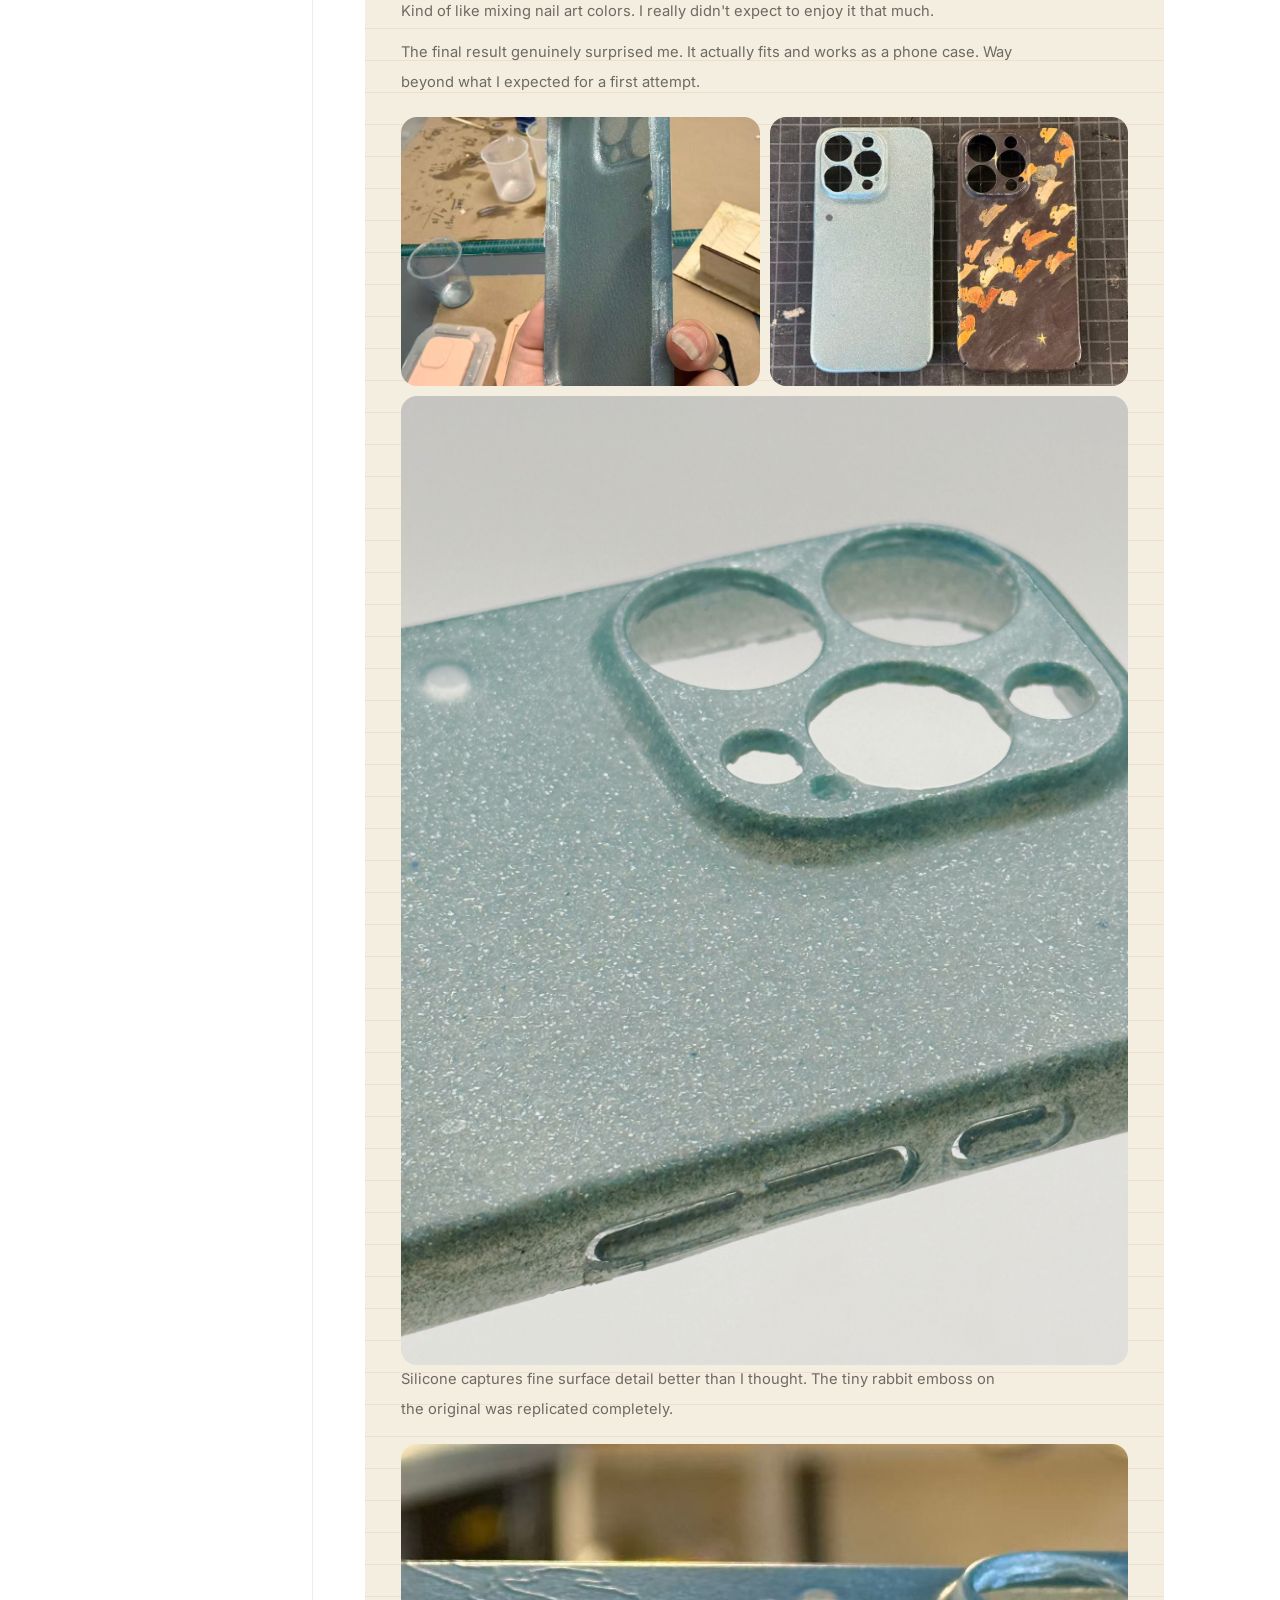
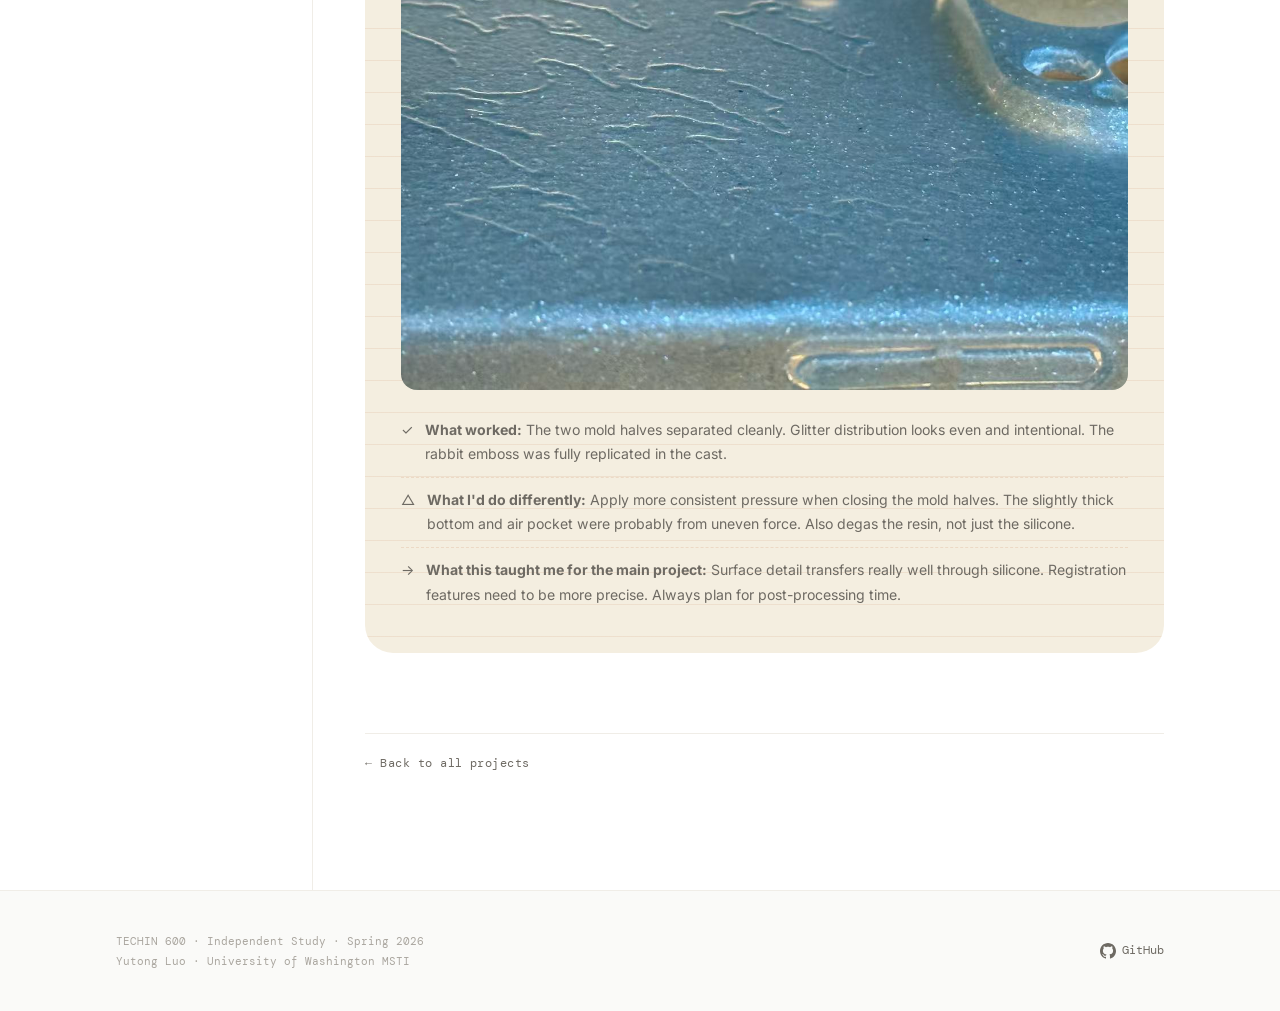
==== commit 4f732a5a: "Project 01: rewrite prose, add cover photo, fix image display - Rewrite all body text: shorter sente" ====
--- a/projects/01-silicone-mold/index.html
+++ b/projects/01-silicone-mold/index.html
@@ -40,7 +40,7 @@
   <div class="container">
     <p class="project-hero-kicker">Project 01 · Week 1 – 2</p>
     <h1 class="project-hero-title">Silicone Mold<br>Experiment</h1>
-    <p class="project-hero-subtitle">Making a two-part silicone mold from an existing phone case — a deliberate practice run before the main enclosure project</p>
+    <p class="project-hero-subtitle">Making a two-part silicone mold from an existing phone case before starting the main enclosure project</p>
     <div class="project-hero-meta">
       <span class="meta-tag"><span>Status</span> Complete</span>
       <span class="meta-tag"><span>Method</span> Two-part silicone mold</span>
@@ -48,6 +48,11 @@
     </div>
   </div>
 </section>
+
+<!-- Cover photo -->
+<div class="project-cover">
+  <img src="hero_image.png" alt="Finished glitter resin phone case" />
+</div>
 
 <!-- ====== MAIN LAYOUT ====== -->
 <div class="project-layout">
@@ -94,18 +99,16 @@
       <h2 class="content-section-title">The starting point</h2>
 
       <p>
-        Before jumping into the main enclosure project, Kevin had me start with a practice run:
-        pick an existing physical object, make a silicone mold of it, and cast a copy. The goal
-        wasn't a perfect duplicate — it was to get hands-on experience with material behavior and
-        workflow before anything critical was on the line.
+        Before starting the main enclosure project, Kevin wanted me to do a practice run first.
+        Pick an existing object, make a silicone mold, cast a copy. Not for a perfect result.
+        Just to get familiar with the materials and the workflow before anything important was on the line.
       </p>
       <p>
-        I chose a phone case. Kevin's honest assessment: it's a tricky first object — thin walls,
-        hollow cutouts for buttons and a large camera opening. But that's exactly what made it
-        interesting. Challenge accepted.
-      </p>
-
-      <p class="content-section-label" style="margin-top: 28px;">Materials Used</p>
+        I picked a phone case. Kevin warned me it would be a tricky first object since it has
+        thin walls and a bunch of cutouts. But that's exactly what made it more interesting.
+      </p>
+
+      <p class="content-section-label">Materials Used</p>
       <div class="overview-materials">
         <span class="material-chip">Tin-cure silicone (A:B = 1:10 by weight)</span>
         <span class="material-chip">Two-part polyurethane resin (A:B = 1:1 by volume)</span>
@@ -128,53 +131,51 @@
       </p>
       <h2 class="content-section-title">Pre-learning</h2>
 
-      <p>Kevin shared some reference materials before we started:</p>
+      <p>Kevin shared some references before we started:</p>
 
       <blockquote>
         "Don't trust this guy on his power tool usage, but his mold making is pretty good."
-        — <a href="https://www.youtube.com/watch?v=3obngISQ_yk" target="_blank" rel="noopener" style="color:var(--accent); text-decoration:underline; text-underline-offset:3px;">YouTube: Mold making tutorial ↗</a>
+        — <a href="https://www.youtube.com/watch?v=3obngISQ_yk" target="_blank" rel="noopener">YouTube: Mold making tutorial ↗</a>
       </blockquote>
 
       <blockquote>
         "Here's another process, but with a very experienced mold maker critiquing it. I like this guy much more."
-        — <a href="https://www.youtube.com/watch?v=Nn8lssR0Ht8" target="_blank" rel="noopener" style="color:var(--accent); text-decoration:underline; text-underline-offset:3px;">YouTube: Expert critique walkthrough ↗</a>
+        — <a href="https://www.youtube.com/watch?v=Nn8lssR0Ht8" target="_blank" rel="noopener">YouTube: Expert critique walkthrough ↗</a>
       </blockquote>
 
       <blockquote>
         "Here's another article that might be useful for you when we get into injection molding."
-        — <a href="https://www.techkits.com/pages/faqs/mold_guide.pdf" target="_blank" rel="noopener" style="color:var(--accent); text-decoration:underline; text-underline-offset:3px;">Article: Mold guide (injection molding reference) ↗</a>
+        — <a href="https://www.techkits.com/pages/faqs/mold_guide.pdf" target="_blank" rel="noopener">Article: Mold guide (injection molding reference) ↗</a>
       </blockquote>
 
-      <p>Key things I took away from the reading:</p>
+      <p>Key things I took away:</p>
 
       <p>
-        <strong>Tin-cure vs. platinum-cure silicone.</strong> We used tin-cure here — it's cheaper
-        and more accessible, though it shrinks slightly over time. Platinum-cure is preferred for
-        high-precision production work (better dimensional stability, no shrinkage). For a learning
-        exercise, tin-cure is perfectly fine.
+        <strong>Tin-cure vs. platinum-cure silicone.</strong> We used tin-cure. It's cheaper and
+        easier to find. It does shrink slightly over time, but for a learning exercise it's totally
+        fine. Platinum-cure is the better choice for production work where dimensional accuracy matters.
       </p>
 
       <p>
-        <strong>The mixing ratio is everything.</strong> Tin-cure silicone is A:B = <span class="mark-highlight">1:10 by weight</span>.
-        Part A is the catalyst — the manufacturer dyes it pink so you can visually confirm uniform
-        mixing. Too much catalyst → pot life drops sharply and the silicone sets before you finish
-        pouring. Too little → it may not fully cure for days. With the <span class="mark-circle">correct ratio</span>,
-        you have about <span class="mark-highlight">40 minutes</span> of working time.
+        <strong>The mixing ratio matters a lot.</strong> Tin-cure silicone is A:B = <span class="mark-highlight">1:10 by weight</span>.
+        Part A is the catalyst, dyed pink by the manufacturer so you can visually check if mixing is
+        uniform. Add too much and the pot life drops fast, the silicone starts setting before you
+        finish pouring. Add too little and it might not cure for days. Get the ratio right and you
+        have about <span class="mark-highlight">40 minutes</span> to work.
       </p>
 
       <p>
         <strong>Degassing removes trapped air.</strong> Before pouring, the mixed silicone goes into
-        a vacuum chamber. As pressure drops, trapped bubbles expand and rise to the surface — the
-        silicone visibly expands to several times its original volume. You release pressure
-        intermittently to prevent it from overflowing the container. When it starts collapsing on
-        its own without venting, the air is out.
+        a vacuum chamber. As pressure drops, trapped bubbles expand and rise to the surface. The
+        silicone visibly expands to several times its volume. You release pressure every now and then
+        to prevent it overflowing. When it starts collapsing on its own without venting, the air is out.
       </p>
 
       <p>
-        <strong>Resin basics.</strong> Two-part polyurethane resin cures by chemical reaction, not
-        evaporation. Mix ratio must be exact — 1:1 by volume for this resin. Pot life is short, so
-        once you start mixing, move with intention. <span class="mark-highlight">Incomplete mixing and trapped air
-        bubbles are the main failure modes.</span>
+        <strong>Resin basics.</strong> Two-part resin cures by chemical reaction, not evaporation.
+        Mix ratio must be <span class="mark-circle">exact</span> — 1:1 by volume for this resin.
+        Pot life is short, so once you start mixing, move with intention.
+        <span class="mark-highlight">Incomplete mixing and trapped air bubbles are the main failure modes.</span>
       </p>
     </section>
 
@@ -193,10 +194,10 @@
           <div class="step-body">
             <h4>Build the mold box</h4>
             <p>
-              I laser-cut the mold box sides from cherry plywood. Because the individual sheets
-              were a bit thin, I stacked <span class="mark-underline">two layers per wall</span> —
-              the added thickness keeps the walls vertical and gives the box enough rigidity to hold
-              its shape when heavy silicone is poured in. Sealed all seams and joints with hot glue.
+              I laser-cut the mold box sides from cherry plywood. The boards were a bit thin on their
+              own, so I stacked <span class="mark-underline">two layers per wall</span>. The extra
+              thickness keeps the walls upright and strong enough to hold the weight of the silicone.
+              Sealed all seams with hot glue.
             </p>
             <div class="photo-grid photo-grid--1">
               <div class="photo-item" data-caption="Laser-cut cherry plywood mold box — two layers per wall">
@@ -212,14 +213,13 @@
           <div class="step-body">
             <h4>Pre-process the prototype</h4>
             <p>
-              The phone case has several openings — button cutouts, charging port, and a large
-              camera hole. Left unsealed, silicone would flow into these gaps and lock the case
-              inside the mold permanently, making it impossible to demold cleanly.
-            </p>
-            <p>
-              I taped over the smaller holes. For the camera opening, I cut a thin acrylic sheet
-              to cover it — <span class="mark-wave">tape alone wasn't rigid enough</span> for
-              such a wide span.
+              The phone case has a lot of openings: button cutouts, charging port, and a large camera
+              hole. If left unsealed, silicone would flow in and lock the case inside the mold
+              permanently. You'd never get it out.
+            </p>
+            <p>
+              I taped over the smaller holes. For the camera opening, <span class="mark-wave">tape alone wasn't rigid enough</span>
+              for such a wide span, so I cut a thin acrylic sheet to cover it.
             </p>
             <div class="photo-grid photo-grid--1">
               <div class="photo-item" data-caption="Acrylic sheet cut to seal the camera cutout">
@@ -235,25 +235,23 @@
           <div class="step-body">
             <h4>Fix the prototype in the box</h4>
             <p>
-              Kevin suggested filling the inside of the phone case with <span class="mark-highlight">air-dry clay</span> before
-              placing it in the mold box.
+              Kevin suggested filling the phone case with <span class="mark-highlight">air-dry clay</span> before placing it in the mold box.
             </p>
             <div class="photo-grid photo-grid--1">
               <div class="photo-item" data-caption="Filling the phone case with clay">
                 <img src="clay.png" alt="Phone case filled with air-dry clay" loading="lazy" />
               </div>
             </div>
-            <p style="margin-top: 14px;">Two reasons this helps:</p>
-            <ol style="padding-left: 1.4em; margin: 10px 0 14px; line-height: 1.8;">
-              <li>The clay adds weight and surface contact — combined with its natural stickiness, it anchors the case to the base board so it won't float or shift when the silicone is poured in.</li>
-              <li>It seals the case edges more thoroughly. Tape is thin; the clay fills any gaps that could let air escape and create bubbles in the mold.</li>
+            <p>Two reasons this helps:</p>
+            <ol>
+              <li>The clay adds weight and surface contact. Combined with its stickiness, it anchors the case to the base board so it won't float or shift when silicone is poured in.</li>
+              <li>It seals the case edges better. Tape is thin. The clay fills any gaps that might let air escape and form bubbles in the mold.</li>
             </ol>
             <p>
-              With the clay in place, I inverted the phone case and pressed it face-down onto the
-              base board. Kevin also recommended adding a few wood strip registration bosses around
-              the perimeter — ideally you'd use tapered alignment pins for better guidance, but the
-              laser cutter can't produce undercuts, so simple strips work as a basic guide for
-              aligning the two mold halves later.
+              With the clay in, I flipped the phone case face-down and pressed it onto the base board.
+              Kevin also suggested adding wood strip registration bosses around the perimeter. Ideally
+              these would be tapered for better alignment guidance, but the laser cutter can't do
+              undercuts, so simple strips were the next best option.
             </p>
             <div class="photo-grid">
               <div class="photo-item" data-caption="Phone case inverted and fixed in the mold box">
@@ -272,27 +270,27 @@
           <div class="step-body">
             <h4>Mix &amp; degas the silicone</h4>
             <p>
-              Messy, careful work — lay down waste paper, gloves on, cleanup tools ready. We
-              used tin-cure silicone at a 1:10 A:B ratio by weight.
-            </p>
-            <p>
-              A tip Kevin shared: write Part B's weight directly on the waste paper while you're
-              measuring it, so you have a quick reference when you measure Part A. (You'll thank
-              yourself when you forget the number mid-pour — I definitely would have.)
-            </p>
-            <p>
-              Stir continuously until the mixture is a completely uniform color — <span class="mark-highlight">no streaks, no
-              color bands</span>, especially at the cup edges and walls. Any visible inconsistency means
-              unmixed catalyst, which creates soft or uncured spots in the finished mold.
-            </p>
-            <p>
-              Then into the vacuum degassing chamber. The green valve (left) connects to the pump;
-              the red valve (right) vents to the atmosphere. Close red, open green, start the pump —
-              watch the pressure gauge drop and the silicone begin to expand dramatically. When it
-              approaches the rim, crack the red valve slightly to let it collapse, then close and
-              continue pumping. When the silicone starts collapsing on its own without venting —
-              the bubbles are gone. Close the green valve, wait a couple of minutes, then slowly
-              open the red to re-equalize before opening the chamber.
+              Messy and careful at the same time. Waste paper down, gloves on, cleanup tools nearby.
+              We used tin-cure silicone at a 1:10 A:B ratio by weight.
+            </p>
+            <p>
+              A tip Kevin shared: write Part B's weight directly on the waste paper while measuring
+              it, so you have a quick reference when you get to Part A. Simple but genuinely helpful
+              (definitely would have forgotten the number otherwise).
+            </p>
+            <p>
+              Stir until the mixture is a completely uniform color —
+              <span class="mark-highlight">no streaks, no color bands</span>, especially at the cup
+              edges and bottom. Any visible inconsistency means unmixed catalyst, which creates soft
+              or uncured spots in the finished mold.
+            </p>
+            <p>
+              Then into the vacuum degassing chamber. Green valve (left) connects to the pump, red
+              valve (right) vents to atmosphere. Close red, open green, start the pump — watch the
+              pressure drop and the silicone start expanding. When it gets close to the rim, crack
+              the red valve slightly to let it collapse, then close and keep pumping. When it starts
+              collapsing on its own, the bubbles are gone. Close the green valve, wait a couple
+              minutes, then slowly open the red to re-equalize before taking it out.
             </p>
             <div class="photo-grid">
               <div class="photo-item" data-caption="Tin-cure silicone — Part A (pink catalyst) and Part B">
@@ -311,13 +309,12 @@
           <div class="step-body">
             <h4>Pour the bottom half — cure overnight</h4>
             <p>
-              Pour from one corner of the mold box. Raise the container as high as comfortably
-              possible and let the stream run thin — the narrow stream naturally breaks up any
-              remaining bubbles, and the silicone flows around the object on its own, filling every
-              corner.
-            </p>
-            <p>
-              Then: wait. Tin-cure silicone takes about <span class="mark-highlight">8 hours</span> at room temperature.
+              Pour from one corner. Raise the container as high as you can and let the stream run
+              thin. The narrow stream breaks up any remaining bubbles on the way down, and the
+              silicone flows around the object on its own.
+            </p>
+            <p>
+              Then wait. Tin-cure silicone takes about <span class="mark-highlight">8 hours</span> at room temperature.
             </p>
             <div class="photo-grid">
               <div class="photo-item" data-caption="Pouring silicone from height — thin stream reduces bubbles">
@@ -336,23 +333,24 @@
           <div class="step-body">
             <h4>Demold the bottom half &amp; prep for the top</h4>
             <p>
-              Once cured, tear apart the mold box walls and carefully lift out the bottom half
-              with the phone case still embedded in it.
+              Once cured, tear apart the mold box walls and carefully lift out the bottom half with
+              the phone case still embedded.
             </p>
             <div class="photo-grid photo-grid--1">
               <div class="photo-item" data-caption="Removing the mold box walls after the bottom half cures">
                 <img src="remove_wall.png" alt="Tearing down mold box walls to reveal bottom half" loading="lazy" />
               </div>
             </div>
-            <p style="margin-top: 14px;">
-              Remove the clay and tape. Then the critical step: <span class="mark-highlight">coat every exposed silicone surface
-              with vaseline</span> — the flat parting face, inside every hole recess, and around every
-              registration boss impression. Don't miss a single spot. Any uncovered silicone-to-silicone
-              contact during the second pour will fuse the two halves together permanently.
-            </p>
-            <p>
-              Trim any rough edges with scissors or a craft knife. Set the phone case face-up,
-              rebuild the mold box walls around the bottom half, and seal with hot glue.
+            <p>
+              Remove the clay and tape. Then the critical part:
+              <span class="mark-highlight">coat every exposed silicone surface with vaseline</span>.
+              The flat parting face, inside every hole recess, every registration boss. Don't miss any.
+              If bare silicone touches the second pour, the two halves fuse together and you can't
+              open the mold.
+            </p>
+            <p>
+              Trim any rough edges. Set the phone case face-up, rebuild the mold box walls around
+              the bottom half, seal with hot glue.
             </p>
             <div class="photo-grid">
               <div class="photo-item" data-caption="Applying vaseline to all exposed silicone surfaces">
@@ -371,17 +369,16 @@
           <div class="step-body">
             <h4>Pour the top half &amp; split the mold</h4>
             <p>
-              Second silicone pour, same technique — corner pour from height. Another ~8 hours of
-              waiting.
+              Second pour, same technique. Another ~8 hours of waiting.
             </p>
             <div class="photo-grid photo-grid--1">
               <div class="photo-item" data-caption="Top half curing overnight">
                 <img src="wait_until_April_16.png" alt="Top half silicone curing overnight" loading="lazy" />
               </div>
             </div>
-            <p style="margin-top: 14px;">
-              Tear down the box again, then separate the two halves. The vaseline does its job —
-              they peel apart cleanly without sticking.
+            <p>
+              Tear down the box again, then separate the two halves. The vaseline does its job.
+              They peel apart cleanly.
             </p>
             <div class="photo-grid">
               <div class="photo-item" data-caption="Splitting the two mold halves apart">
@@ -400,12 +397,12 @@
           <div class="step-body">
             <h4>Mix resin &amp; cast</h4>
             <p>
-              AB resin, <span class="mark-highlight">1:1 by volume</span>. For this mold, about 2–3 oz total.
-            </p>
-            <p>
-              The most fun part: adding glitter. I mixed white, light blue, and deep blue glitter
-              with a small touch of gold for depth. It felt a bit like mixing nail polish colors —
-              unexpectedly satisfying.
+              AB resin, <span class="mark-highlight">1:1 by volume</span>. About 2–3 oz for this mold.
+            </p>
+            <p>
+              The fun part: glitter. I mixed white, light blue, and deep blue, with a bit of gold
+              for depth. Kind of like mixing nail polish colors. Really enjoyed this part more than
+              I expected.
             </p>
             <div class="photo-grid">
               <div class="photo-item" data-caption="Glitter pigments and resin components">
@@ -415,15 +412,14 @@
                 <img src="mix_resin.png" alt="Mixing glitter into resin" loading="lazy" />
               </div>
             </div>
-            <p style="margin-top: 14px;">
-              Mix vigorously for about 5 minutes. Same discipline as the silicone — pay extra
-              attention to cup edges and bottom.
-            </p>
-            <p>
-              Pour resin into the bottom mold half — deliberately overfill it. Press the top half
-              down steadily so the excess resin squeezes out from the edges naturally. Transfer
-              the closed mold to a fresh sheet of waste paper (to prevent the overflow resin from
-              gluing to the table while still wet). Wait <span class="mark-highlight">~24 hours</span>.
+            <p>
+              Mix vigorously for about 5 minutes. Same rule as the silicone: pay extra attention
+              to cup edges and bottom.
+            </p>
+            <p>
+              Pour resin into the bottom mold half and deliberately overfill it. Press the top half
+              down so the excess squeezes out from the edges. Transfer the closed mold to a fresh
+              sheet of waste paper so the overflow resin doesn't glue to the table. Wait <span class="mark-highlight">~24 hours</span>.
             </p>
             <div class="photo-grid">
               <div class="photo-item" data-caption="Pressing the mold halves together — excess resin squeezes out">
@@ -452,9 +448,8 @@
           <h4>Weigh the silicone — every gram matters</h4>
           <p>
             For tin-cure silicone, the A:B ratio is 1:10 by weight. Part A is the catalyst. Too
-            much → pot life drops sharply, the silicone sets before you finish pouring. Too little
-            → may not fully cure for days. A kitchen scale, and writing the target weight on your
-            waste paper before you start, both help.
+            much and the pot life drops fast. Too little and it might not cure for days. Write the
+            target weight on your waste paper before you start. A kitchen scale is not optional.
           </p>
         </div>
 
@@ -462,25 +457,26 @@
           <h4>Pour from a corner, raise the container high</h4>
           <p>
             A thin silicone stream from height naturally pops bubbles as it falls. Pouring directly
-            onto the object traps air underneath. Flow from a corner and let the silicone find its
-            own way around. Tilting the mold box slightly while pouring helps it reach tight spots.
+            onto the object traps air underneath. Start from a corner, let it flow on its own.
+            Tilting the mold box slightly while pouring helps it reach tight spots.
           </p>
         </div>
 
         <div class="knowledge-card">
           <h4>Silicone wall thickness ≥ 10 mm at the thinnest point</h4>
           <p>
-            <span class="mark-highlight">Thinner than 10 mm</span> and the mold tears easily, especially around tight detail. Oversize
-            your mold box — silicone is the cheap part compared to a ruined mold.
+            <span class="mark-highlight">Thinner than 10 mm</span> and the mold tears easily,
+            especially around tight detail. Oversize the mold box. Silicone is the cheap part
+            compared to a ruined mold.
           </p>
         </div>
 
         <div class="knowledge-card">
           <h4>Degas before every pour</h4>
           <p>
-            The vacuum chamber is <span class="mark-highlight">not optional</span>. Even a well-stirred mix has microscopic bubbles.
-            Degassing visibly expands and bursts them. Release pressure intermittently to prevent
-            the silicone from overflowing; when it collapses on its own without prompting,
+            The vacuum chamber is <span class="mark-highlight">not optional</span>. Even a
+            well-stirred mix has microscopic bubbles. Degassing expands and bursts them. Release
+            pressure intermittently to prevent overflow. When the silicone collapses on its own,
             the air is out.
           </p>
         </div>
@@ -488,9 +484,9 @@
         <div class="knowledge-card">
           <h4>Vaseline keeps the two mold halves from bonding — don't miss a spot</h4>
           <p>
-            Any exposed silicone-to-silicone contact during the second pour will fuse permanently.
-            Coat the entire parting face, every hole recess, every registration impression. A
-            missed patch means a mold you can't open.
+            Any silicone-to-silicone contact during the second pour will fuse permanently. Coat the
+            entire parting face, every recess, every registration impression. One missed patch means
+            a mold you can't open.
           </p>
         </div>
 
@@ -508,54 +504,47 @@
         <div class="notes-content">
           <p class="notes-date">Week 1 – 2 · Spring 2026</p>
 
-          <div class="photo-grid photo-grid--1" style="margin-bottom: 28px;">
-            <div class="photo-item" data-caption="Final result — the cast phone case in use">
-              <img src="hero_image.png" alt="Finished glitter resin phone case in use" loading="lazy" />
-            </div>
-          </div>
-
-          <p>
-            Kevin was right that a phone case would be a tricky first object. The thin walls and
-            the multiple cutouts made it genuinely difficult. But those difficulties turned out to
-            be the most useful part — they forced me to think about every step rather than just
-            following a recipe.
-          </p>
-
-          <p>
-            The overall pace was slower and more methodical than I expected. You commit to a step
-            and then wait overnight, twice. Mistakes only reveal themselves after the silicone has
-            already cured. The vacuum degassing was the most satisfying moment — watching the
-            silicone visibly expand and then slowly collapse as the air left was surprisingly visual
-            and almost meditative.
-          </p>
-
-          <p>
-            Adding the glitter to the resin was genuinely fun. The white + light blue + deep blue
-            + touch of gold combination came together with a depth I didn't predict — somewhere
-            between frosted glass and sandy mahjong tiles. I didn't expect to enjoy that step as
-            much as I did.
-          </p>
-
-          <p>
-            The final result surprised me. It actually works as a phone case. It fits, it's
-            usable, it's mine. Way beyond what I expected for a first attempt.
-          </p>
-
-          <div class="photo-grid photo-grid--3" style="margin-top: 20px;">
+          <p>
+            Kevin was right that the phone case would be a tricky first object. The thin walls and
+            all the cutouts definitely made it harder. But that turned out to be a good thing.
+            It forced me to think through each step properly instead of just going through the motions.
+          </p>
+
+          <p>
+            The pace was slower than I expected. You finish a step, then wait overnight. Twice.
+            And you don't know if something went wrong until after the silicone has already cured.
+            The vacuum degassing was really interesting to watch. The silicone expands a lot, then
+            slowly collapses as the air leaves. It almost feels like something alive.
+          </p>
+
+          <p>
+            The glitter mixing was my favorite part. White, light blue, deep blue, and a bit of
+            gold. Kind of like mixing nail art colors. I really didn't expect to enjoy it that much.
+          </p>
+
+          <p>
+            The final result genuinely surprised me. It actually fits and works as a phone case.
+            Way beyond what I expected for a first attempt.
+          </p>
+
+          <div class="photo-grid">
             <div class="photo-item" data-caption="The finished cast phone case">
               <img src="phone_case_outcome.png" alt="Finished cast phone case" loading="lazy" />
             </div>
-            <div class="photo-item" data-caption="Detail view — areas for post-processing">
-              <img src="phone_case_detail.png" alt="Phone case detail showing areas to improve" loading="lazy" />
-            </div>
             <div class="photo-item" data-caption="Comparison with the original phone case">
               <img src="comparison_with_original.png" alt="Cast vs original phone case comparison" loading="lazy" />
             </div>
           </div>
 
-          <p style="margin-top: 20px;">
-            One result that genuinely impressed me: silicone captures fine surface detail
-            remarkably well. The tiny rabbit emboss on the original case was replicated in full.
+          <div class="photo-grid photo-grid--1">
+            <div class="photo-item photo-item--full" data-caption="Detail view — areas for post-processing">
+              <img src="phone_case_detail.png" alt="Phone case detail showing areas to improve" loading="lazy" />
+            </div>
+          </div>
+
+          <p>
+            Silicone captures fine surface detail better than I thought. The tiny rabbit emboss on
+            the original was replicated completely.
           </p>
 
           <div class="photo-grid photo-grid--1">
@@ -564,18 +553,18 @@
             </div>
           </div>
 
-          <ul class="reflection-list" style="margin-top: 28px;">
+          <ul class="reflection-list">
             <li>
               <span class="reflection-icon">✓</span>
-              <span><strong>What worked:</strong> The two mold halves separated cleanly. Glitter distribution is even and looks intentional. Most surprisingly — the tiny rabbit emboss was fully replicated in the cast.</span>
+              <span><strong>What worked:</strong> The two mold halves separated cleanly. Glitter distribution looks even and intentional. The rabbit emboss was fully replicated in the cast.</span>
             </li>
             <li>
               <span class="reflection-icon">△</span>
-              <span><strong>What I'd do differently:</strong> Apply more consistent, firm pressure when closing the mold halves — the slightly-thick bottom and the air pocket likely came from uneven force. Also degas the resin before pouring, not just the silicone.</span>
+              <span><strong>What I'd do differently:</strong> Apply more consistent pressure when closing the mold halves. The slightly thick bottom and air pocket were probably from uneven force. Also degas the resin, not just the silicone.</span>
             </li>
             <li>
               <span class="reflection-icon">→</span>
-              <span><strong>What this taught me for the main project:</strong> Surface detail transfers remarkably well through silicone. Registration features need to be more precisely designed (tapered is better than flat strips). Always budget time for post-processing — knife, sandpaper, and patience are part of the process.</span>
+              <span><strong>What this taught me for the main project:</strong> Surface detail transfers really well through silicone. Registration features need to be more precise. Always plan for post-processing time.</span>
             </li>
           </ul>
         </div>
@@ -584,7 +573,7 @@
     </section>
 
     <!-- Back link bottom -->
-    <a href="../../index.html" class="back-link" style="border-top: 1px solid var(--border-light); border-bottom: none; margin-top: 20px; padding: 20px 0;">
+    <a href="../../index.html" class="back-link back-link--bottom">
       <span class="arrow">←</span> Back to all projects
     </a>
 
--- a/assets/css/style.css
+++ b/assets/css/style.css
@@ -480,6 +480,7 @@
 .back-link:hover { color: var(--accent); }
 .back-link .arrow { transition: transform var(--transition); }
 .back-link:hover .arrow { transform: translateX(-3px); }
+.back-link--bottom { border-top: 1px solid var(--border-light); border-bottom: none; margin-top: 20px; padding: 20px 0; }
 
 /* Project Hero */
 .project-hero {
@@ -634,6 +635,7 @@
 .material-chip:hover { background: var(--bg-note); }
 
 /* Blockquote */
+blockquote a { color: var(--accent); text-decoration: underline; text-underline-offset: 3px; }
 blockquote {
   border-left: 3px solid var(--accent);
   padding: 16px 22px;
@@ -671,6 +673,9 @@
 
 .step-body h4 { font-size: 0.9rem; font-weight: 600; margin-bottom: 7px; color: var(--text); }
 .step-body p { font-size: 0.87rem; color: var(--text-muted); margin-bottom: 14px; }
+.step-body ol { padding-left: 1.4em; margin: 10px 0 14px; line-height: 1.9; font-size: 0.87rem; color: var(--text-muted); }
+.step-body .photo-grid + p,
+.step-body ol + p { margin-top: 14px; }
 
 /* Photo grid */
 .photo-grid { display: grid; grid-template-columns: repeat(2, 1fr); gap: 10px; margin-top: 14px; }
@@ -712,6 +717,28 @@
   transition: opacity var(--transition);
 }
 .photo-item:hover::after { opacity: 1; }
+
+/* Full image — no crop, natural height */
+.photo-item--full {
+  aspect-ratio: unset;
+  height: auto;
+}
+.photo-item--full img {
+  width: 100%;
+  height: auto;
+  object-fit: contain;
+}
+
+/* Cover photo — between hero section and main layout */
+.project-cover {
+  width: 100%;
+  line-height: 0;
+}
+.project-cover img {
+  width: 100%;
+  height: auto;
+  display: block;
+}
 
 /* Photo placeholder */
 .photo-placeholder {
@@ -808,8 +835,10 @@
   border-bottom: 1px solid rgba(184, 92, 44, 0.15);
 }
 .notes-content p { font-size: 0.92rem; line-height: 2; color: var(--text-muted); margin-bottom: 12px; }
-
-.reflection-list { list-style: none; display: flex; flex-direction: column; gap: 10px; margin-top: 24px; }
+.notes-content .photo-grid { margin-top: 20px; }
+.notes-content .photo-grid + .photo-grid { margin-top: 10px; }
+
+.reflection-list { list-style: none; display: flex; flex-direction: column; gap: 10px; margin-top: 28px; }
 .reflection-list li {
   display: flex;
   gap: 12px;
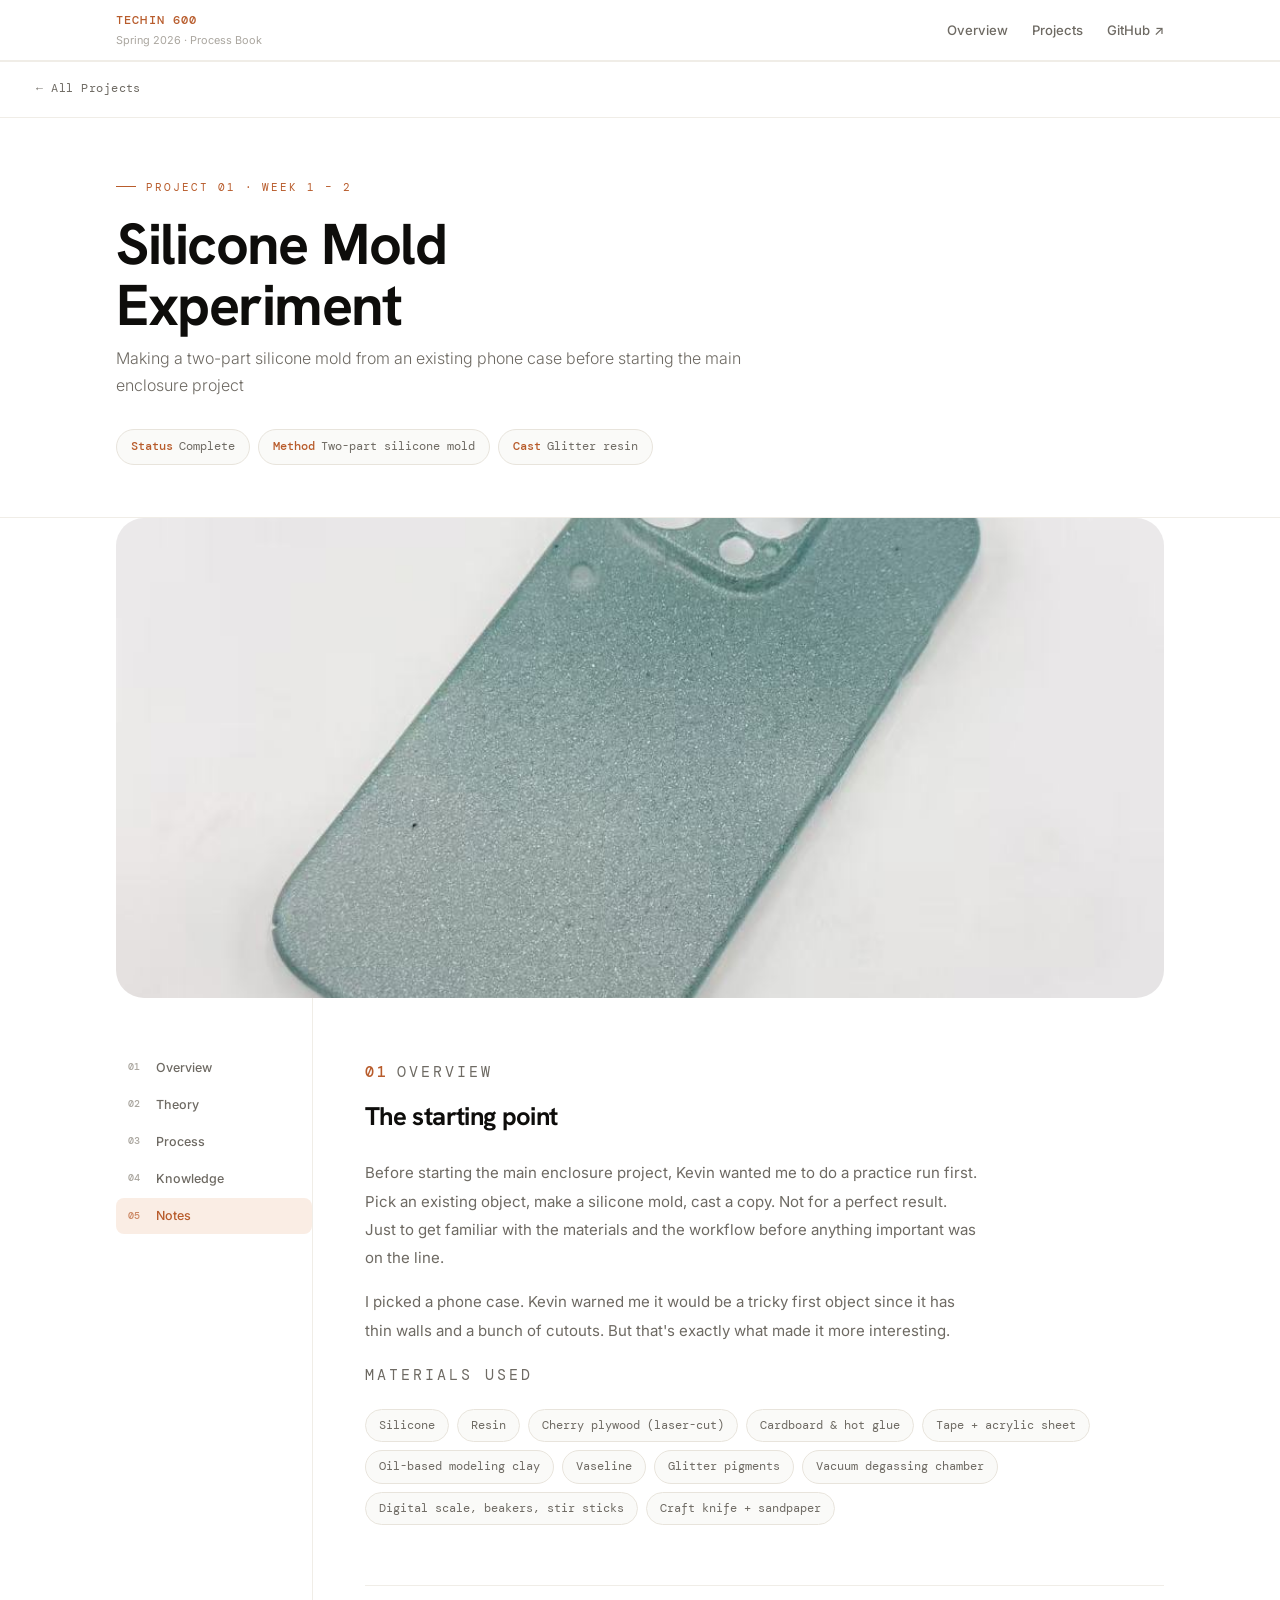
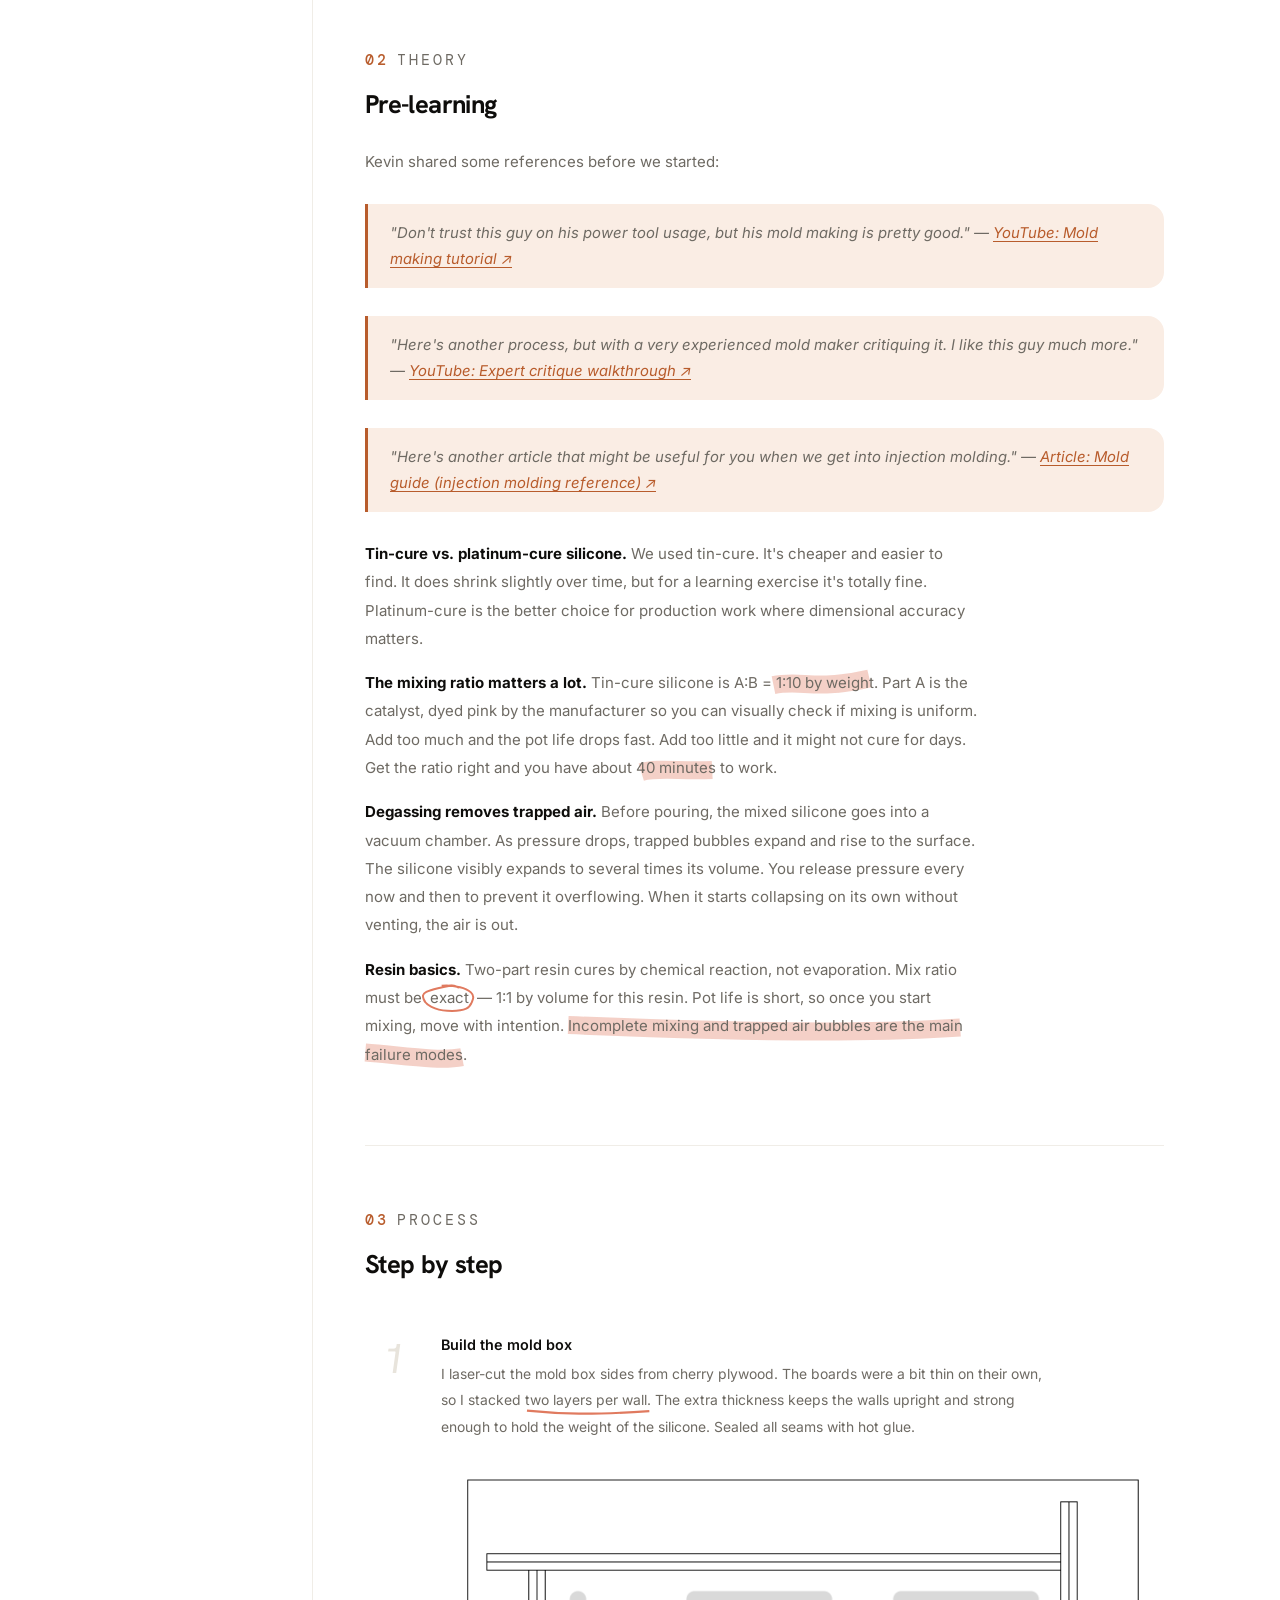
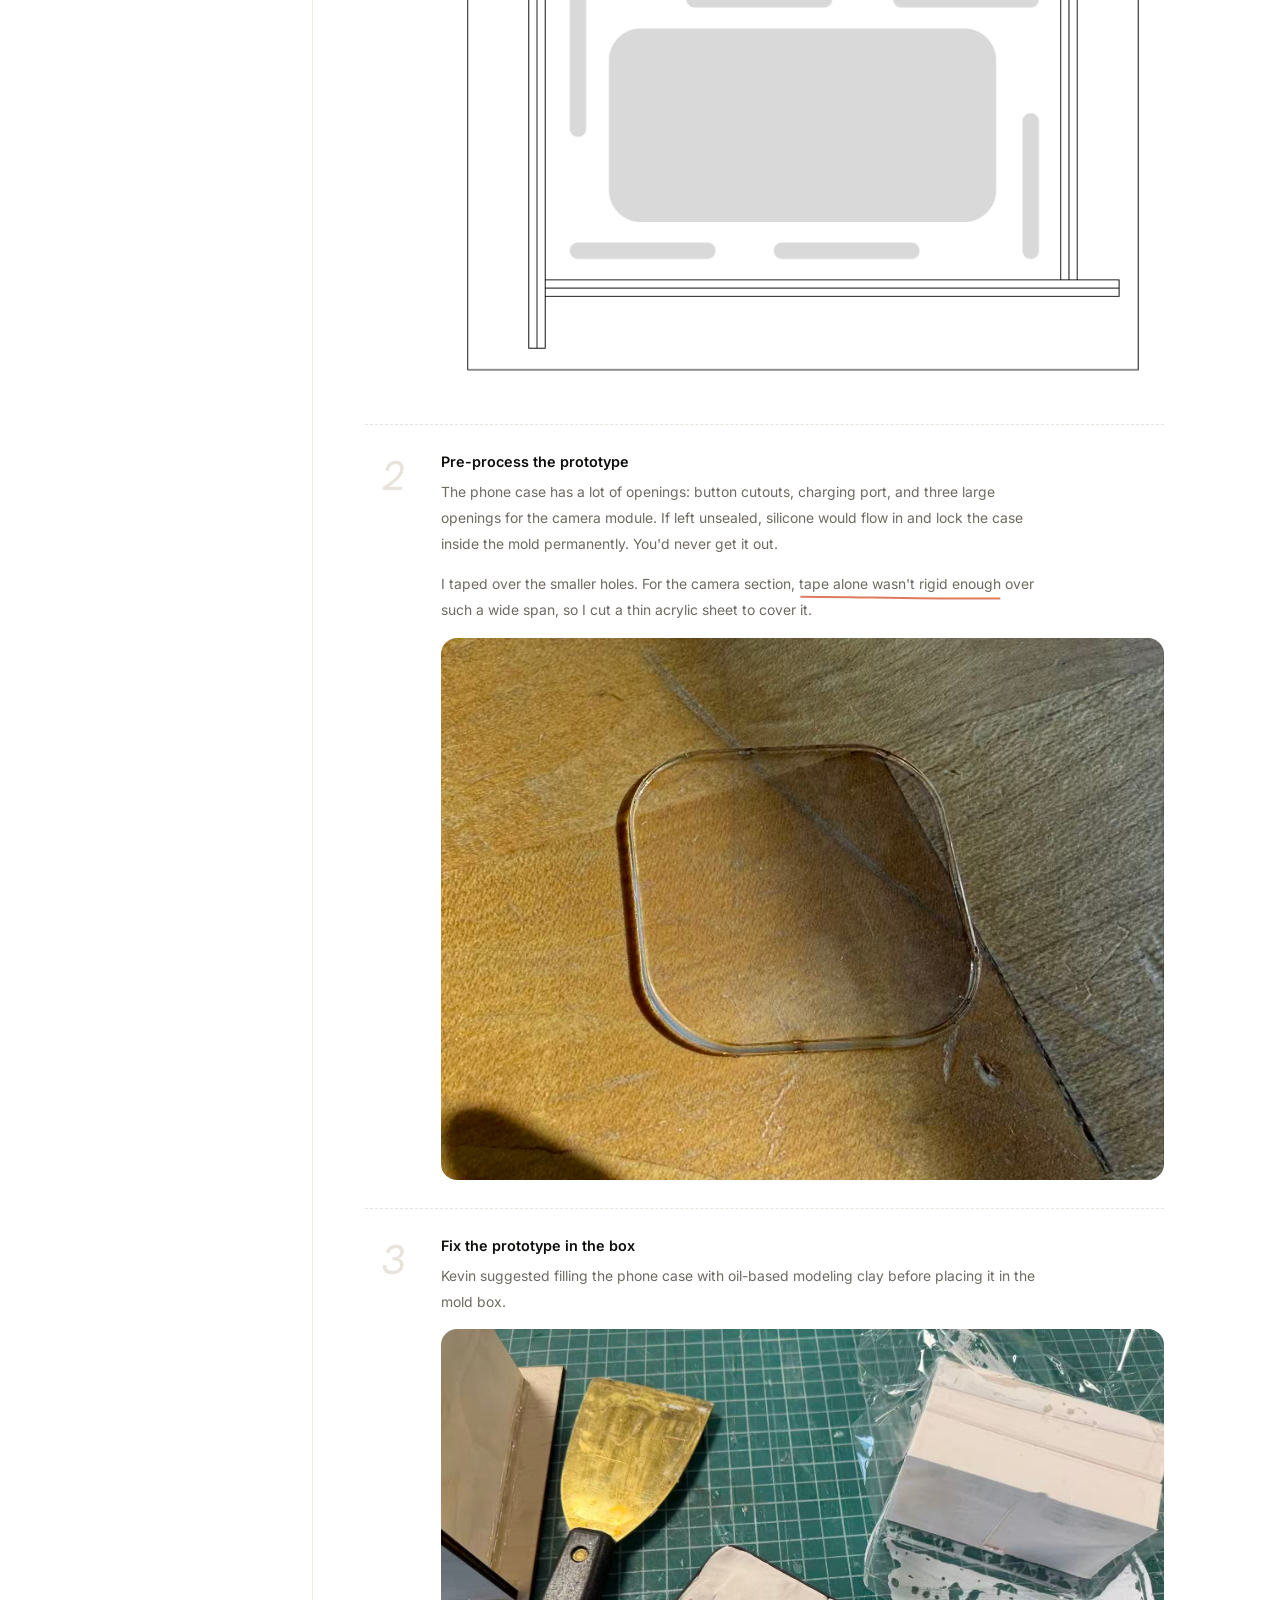
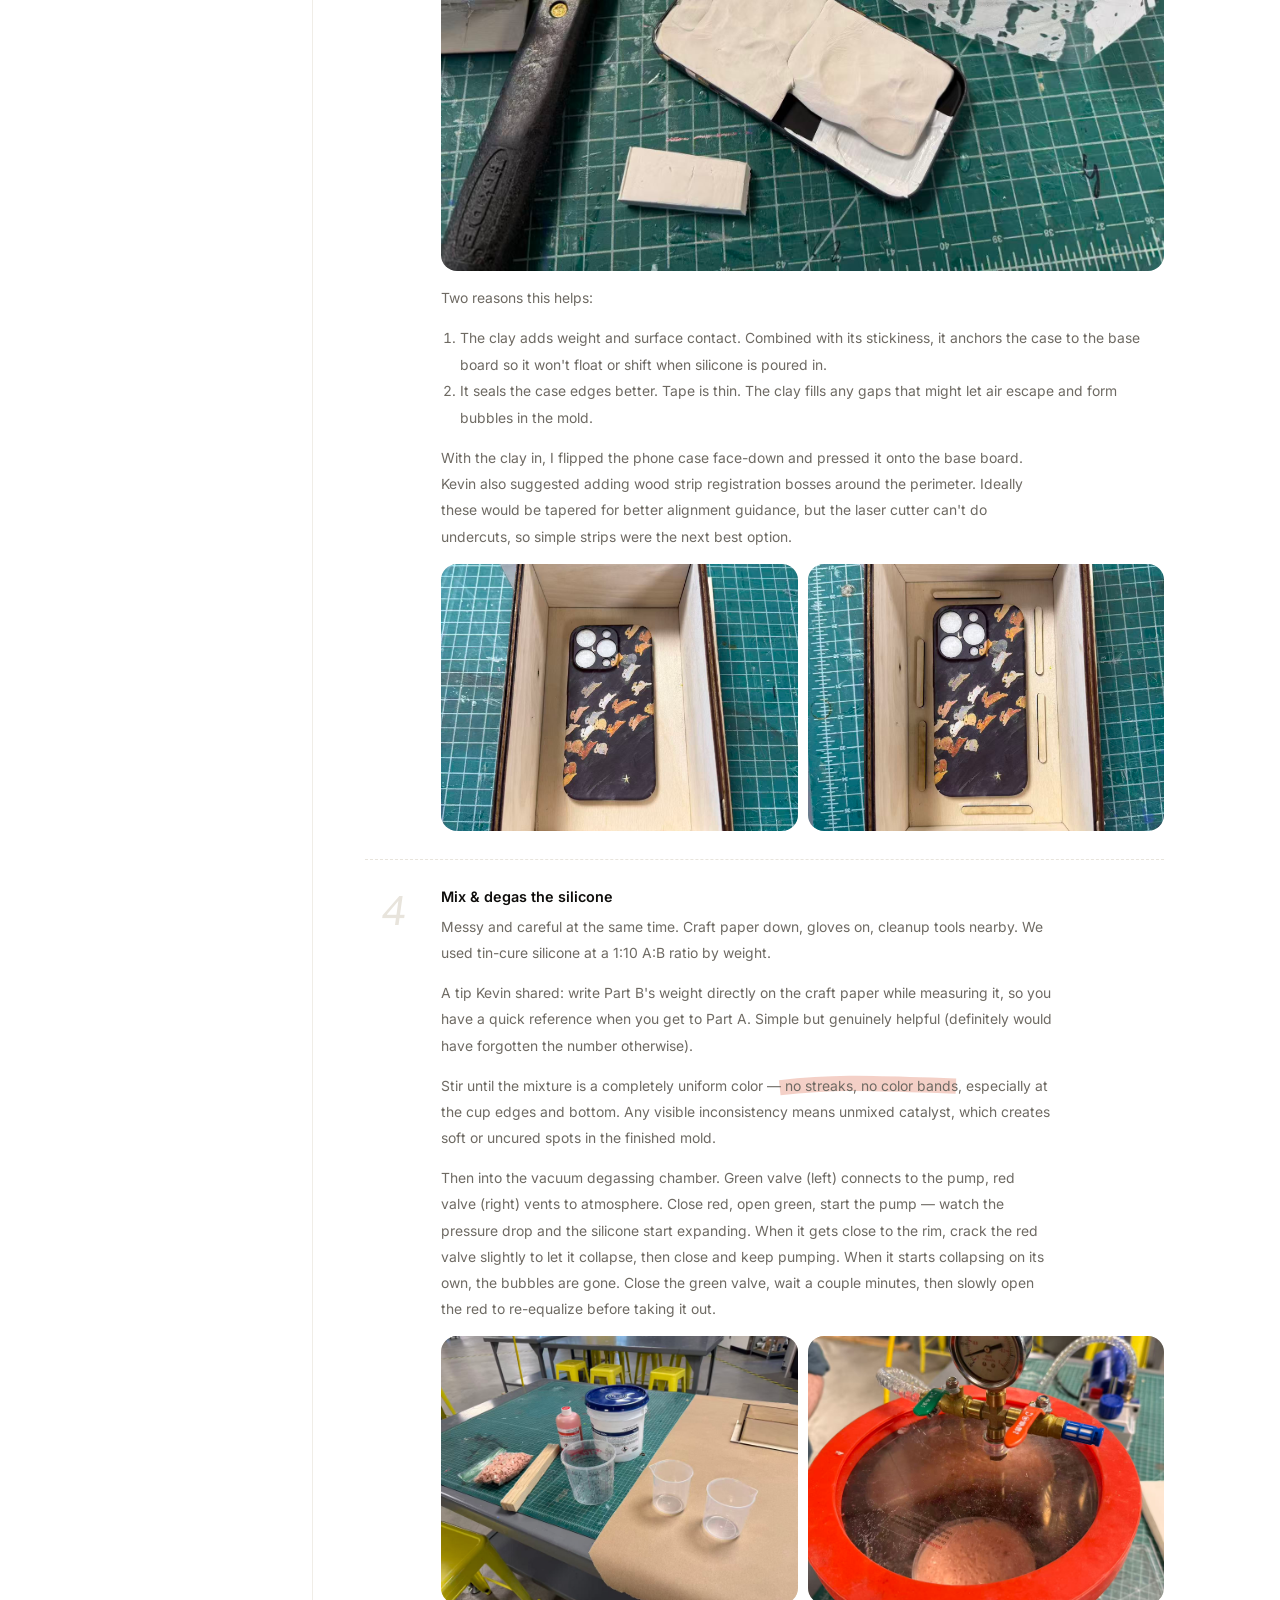
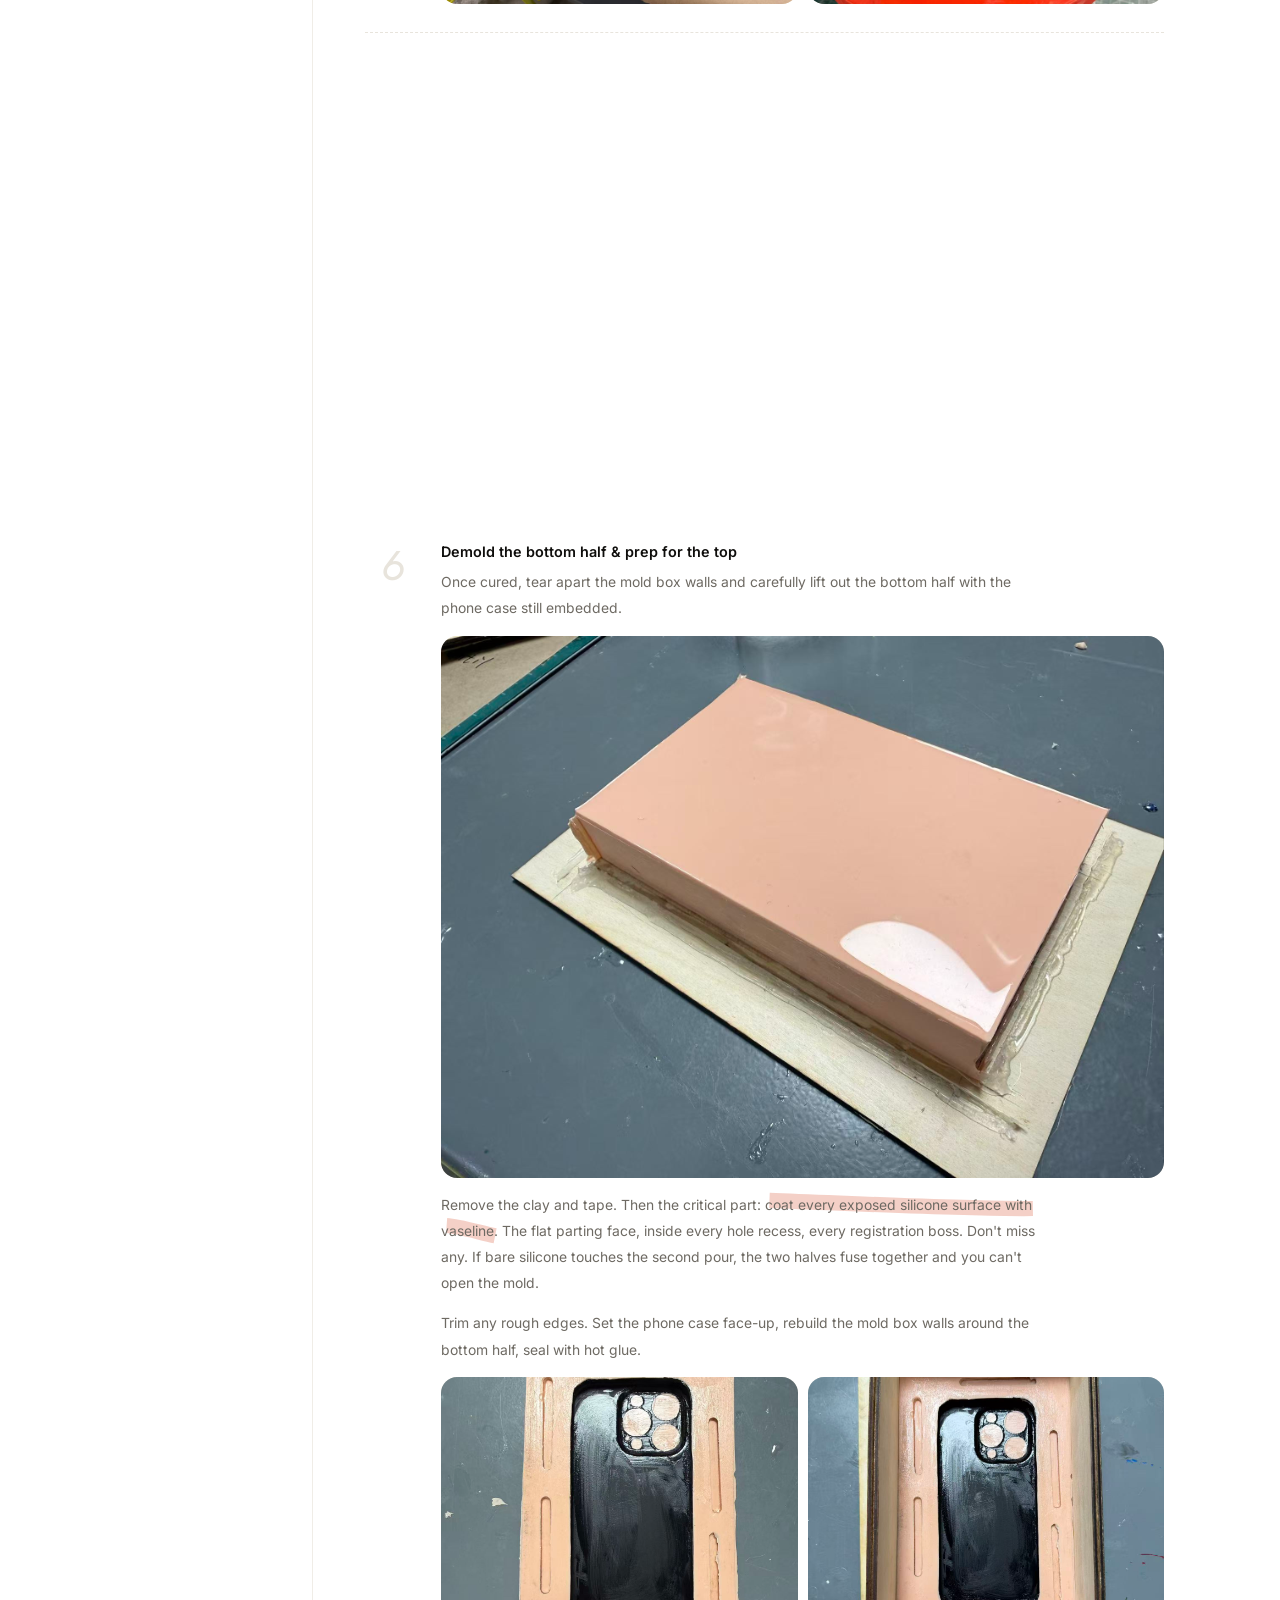
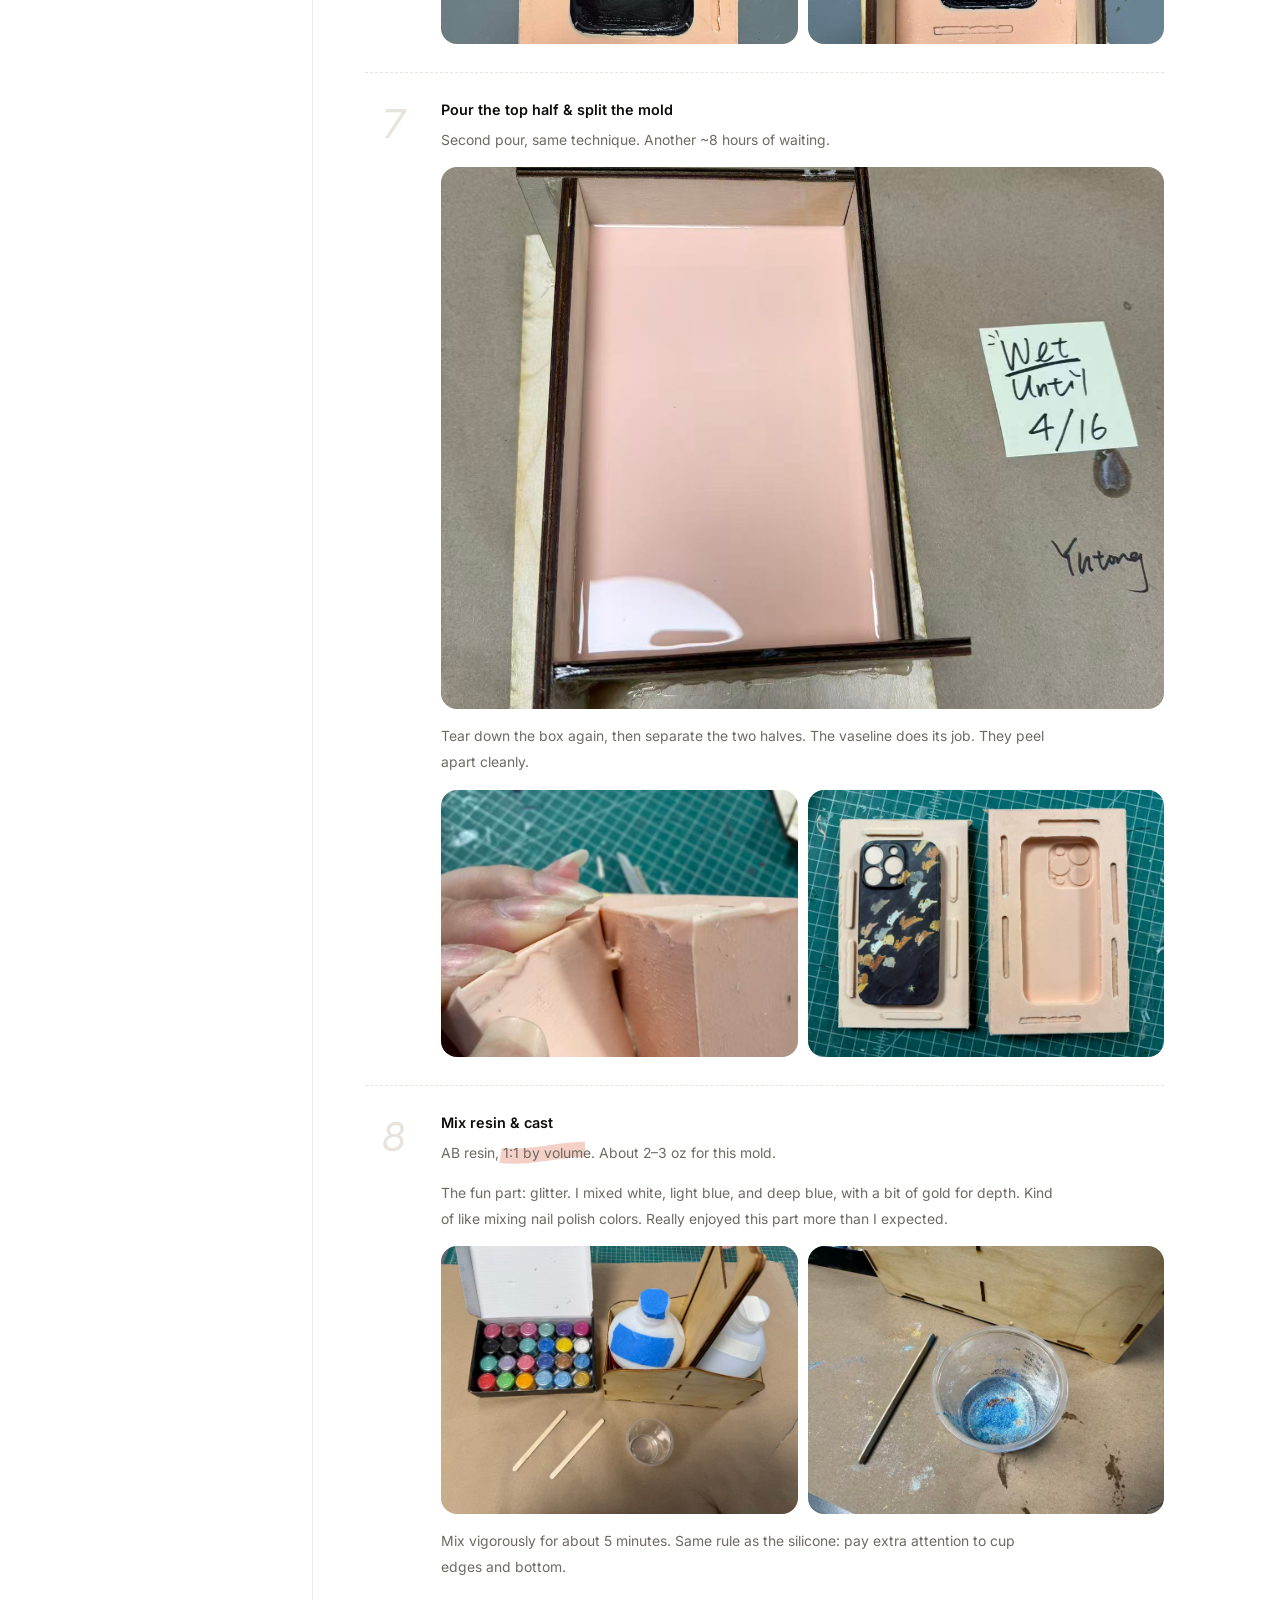
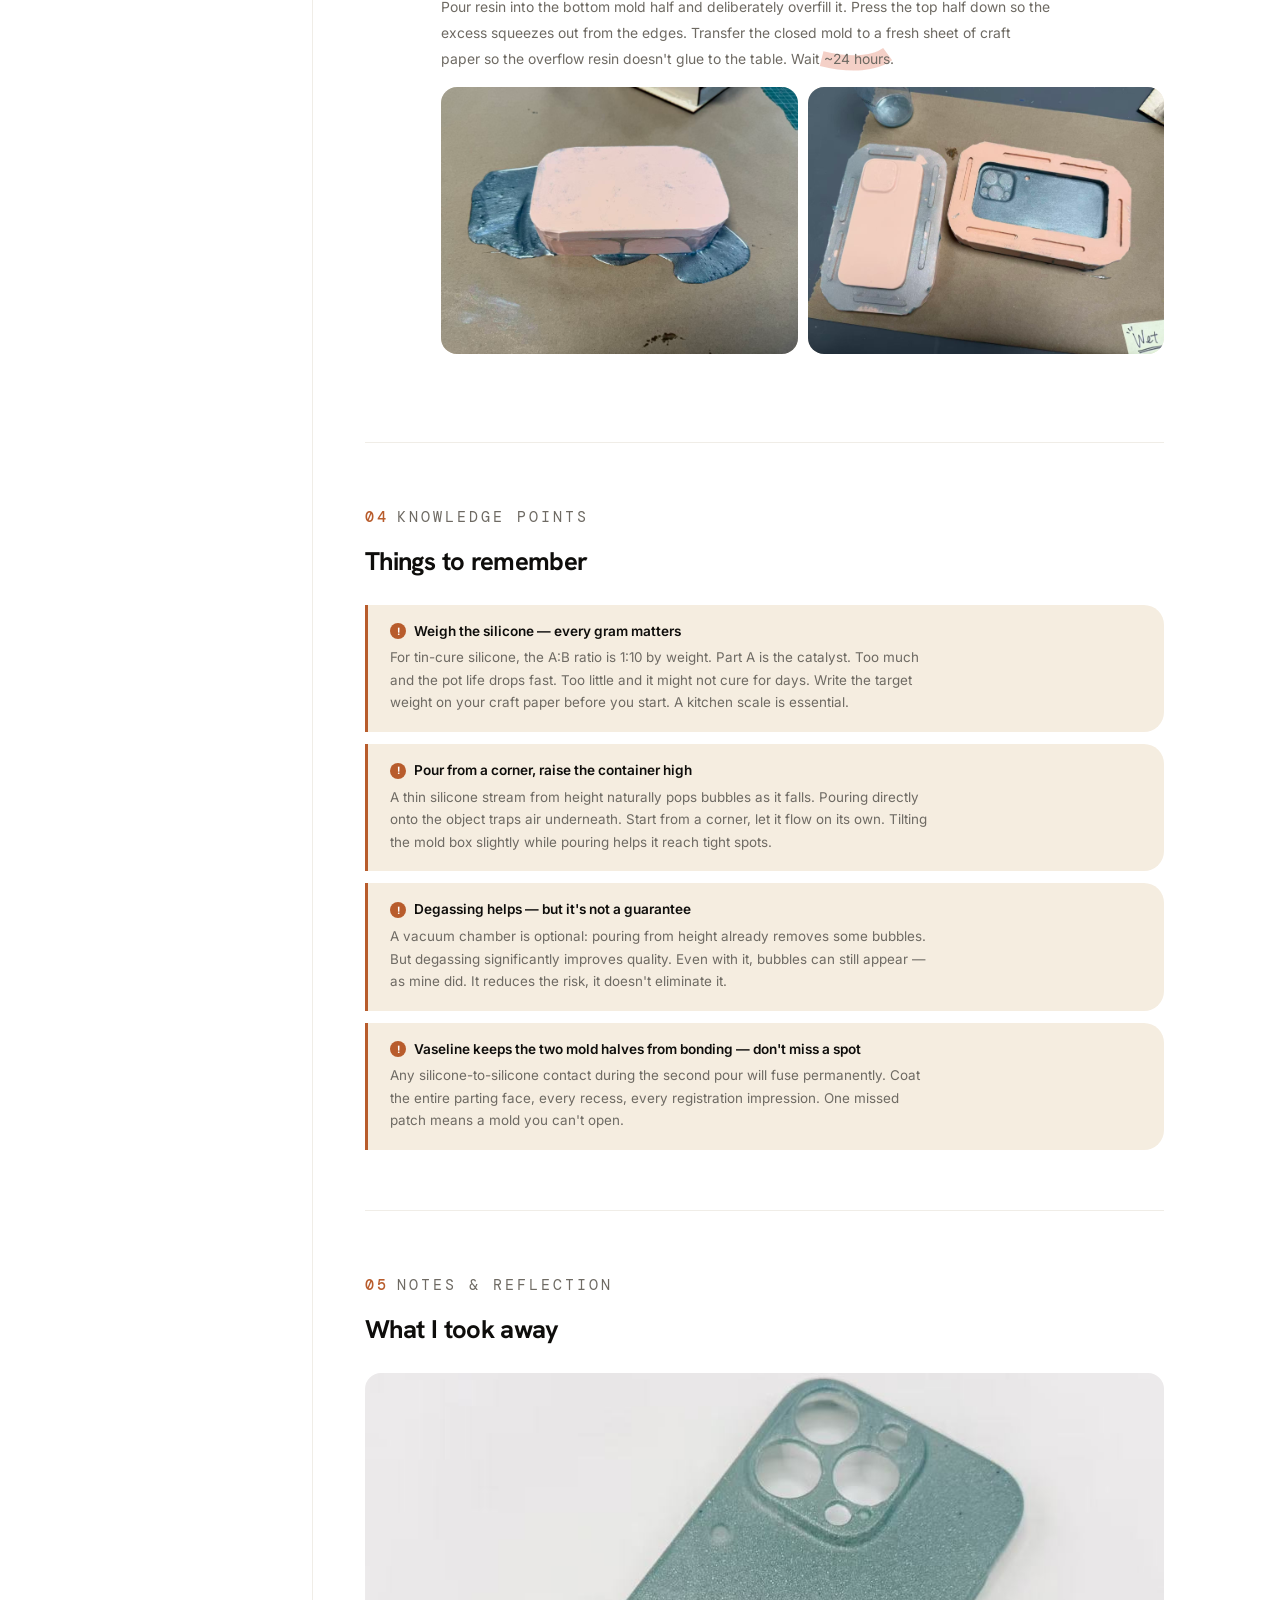
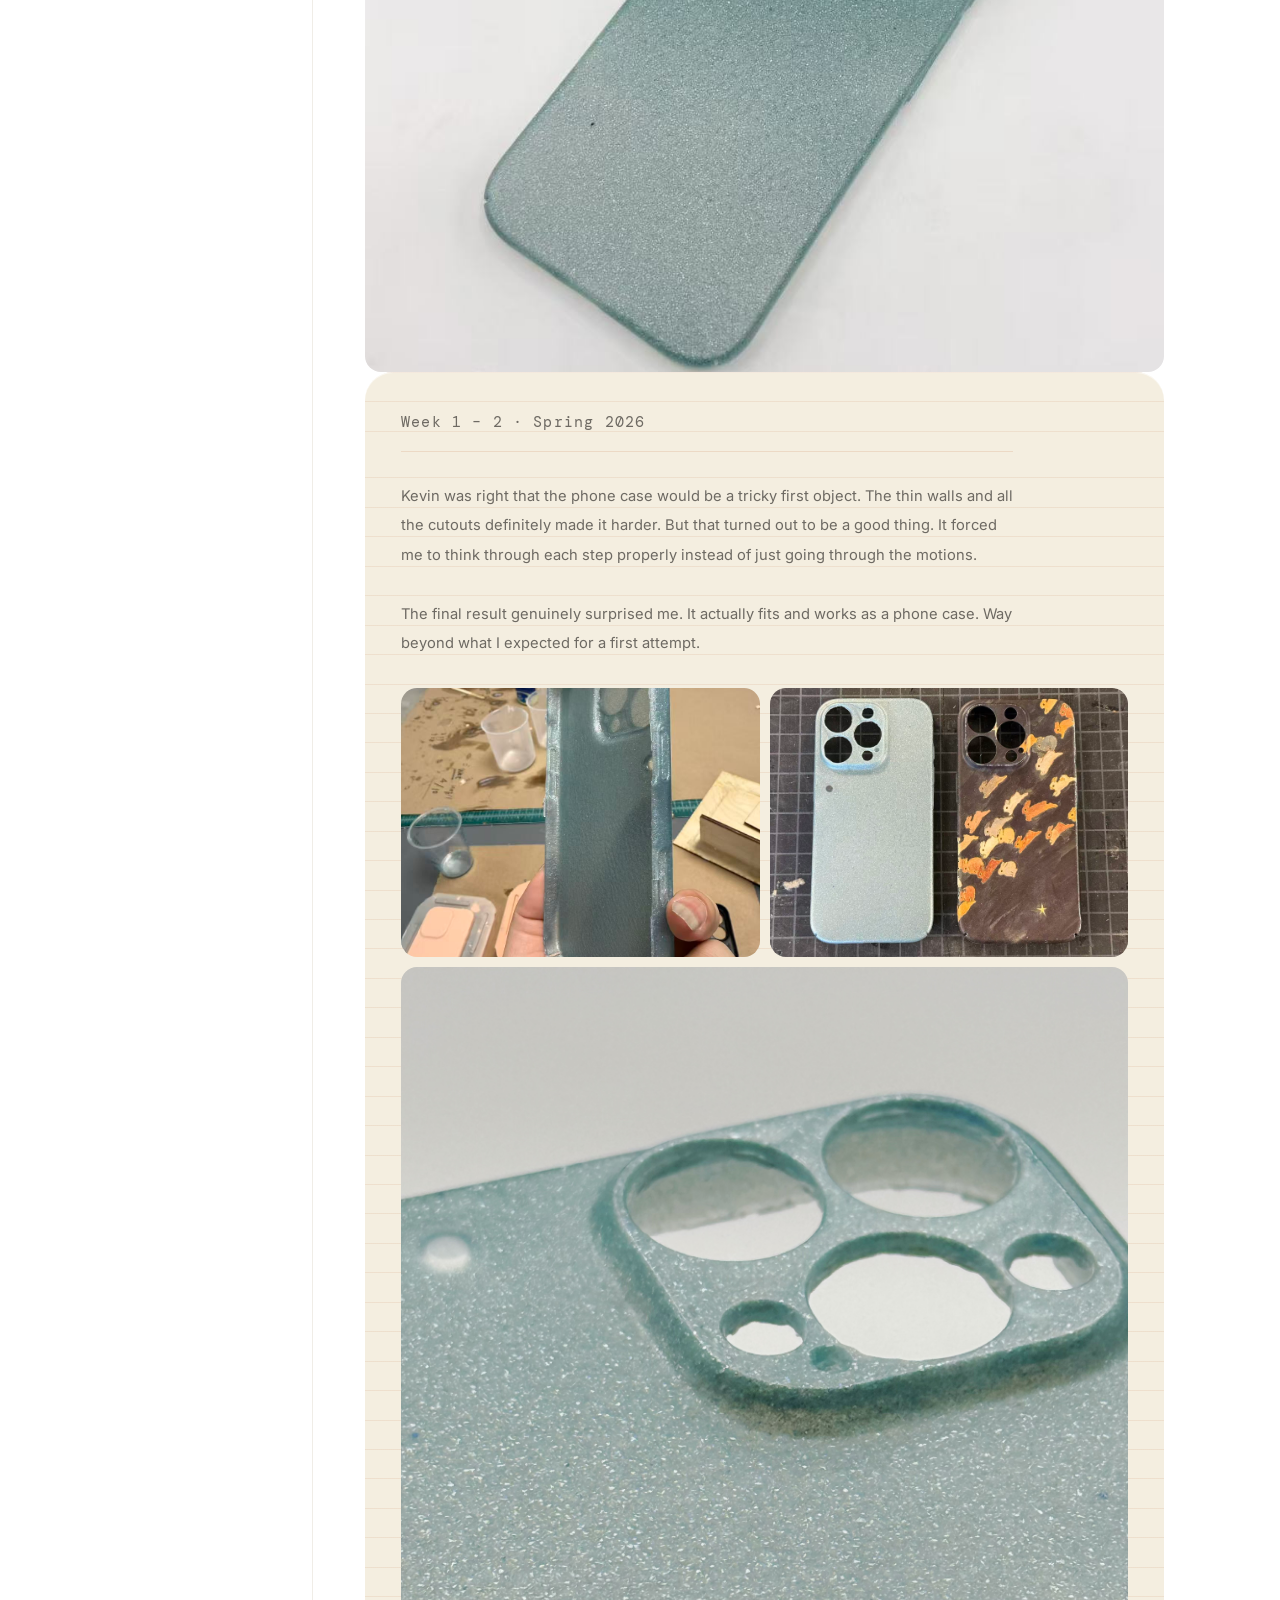
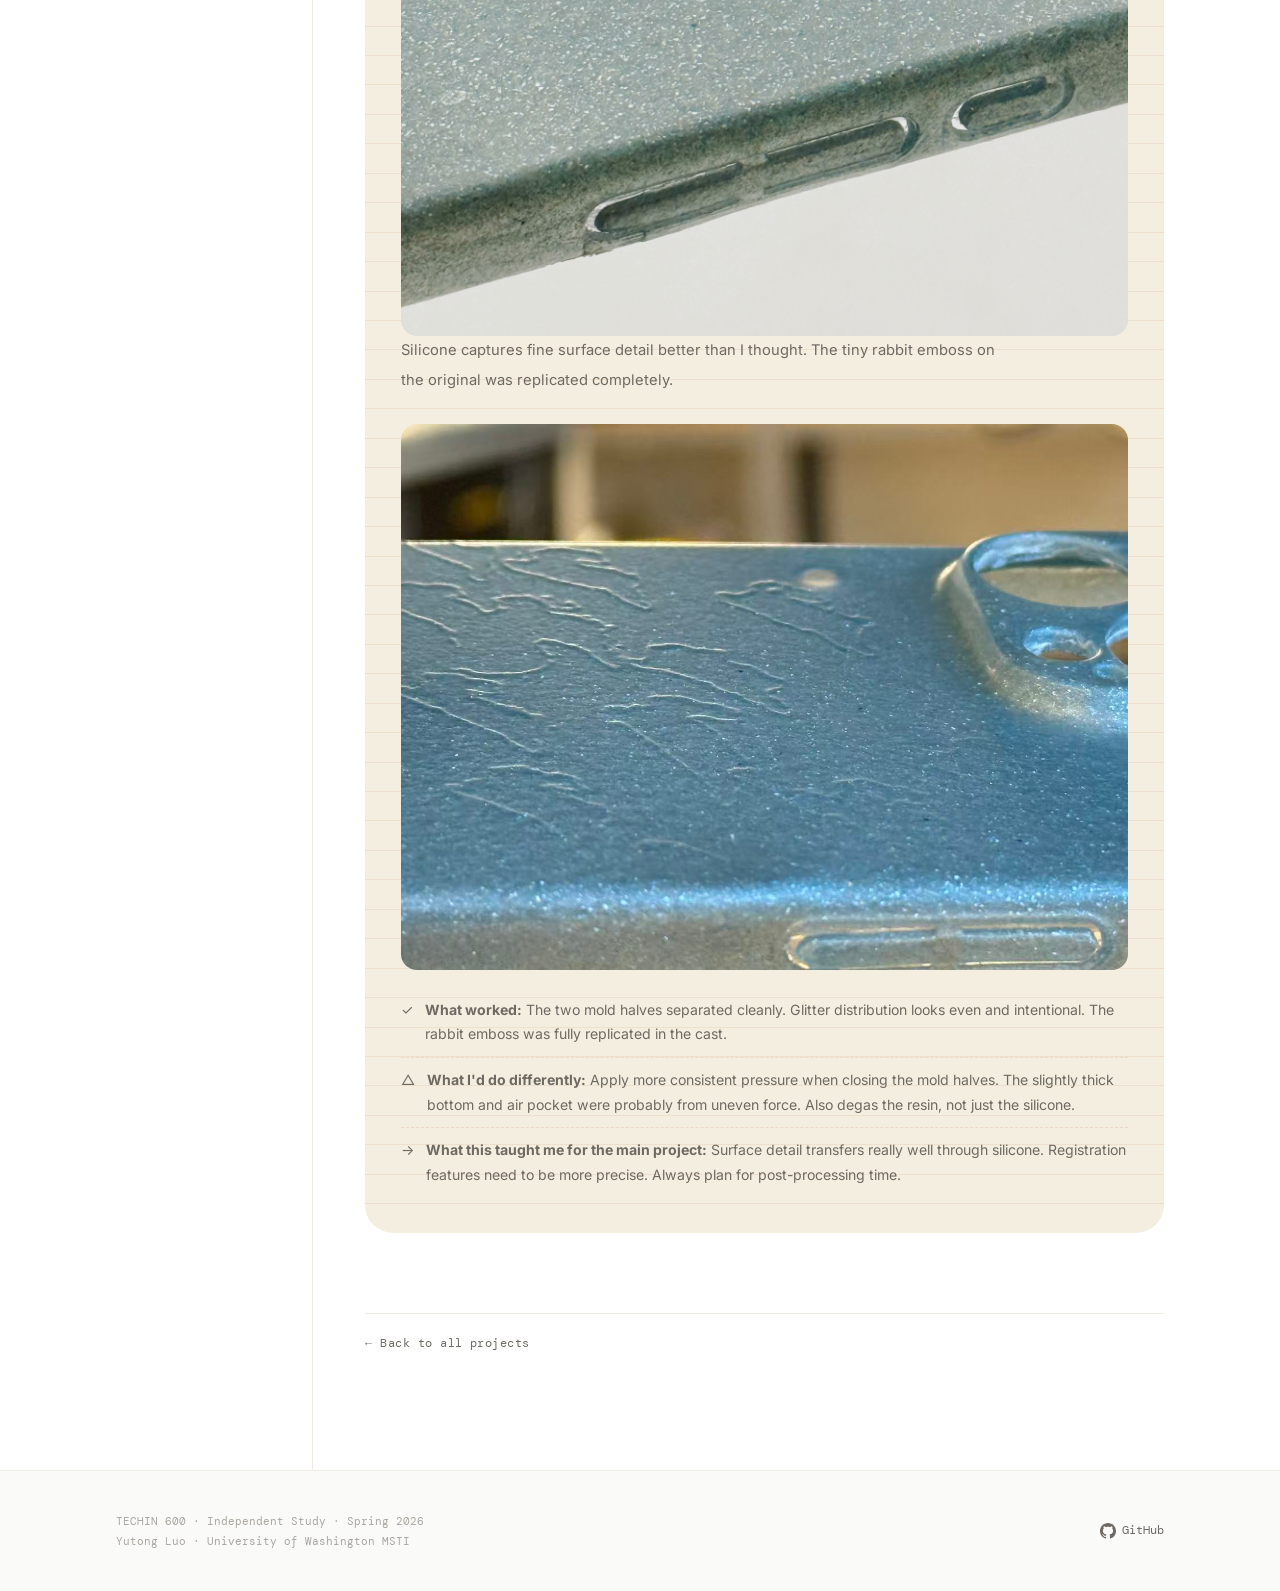
==== commit 0854ee73: "Project 01: content corrections and ruled-line alignment fix Content fixes: - Materials: simplified " ====
--- a/projects/01-silicone-mold/index.html
+++ b/projects/01-silicone-mold/index.html
@@ -110,17 +110,17 @@
 
       <p class="content-section-label">Materials Used</p>
       <div class="overview-materials">
-        <span class="material-chip">Tin-cure silicone (A:B = 1:10 by weight)</span>
-        <span class="material-chip">Two-part polyurethane resin (A:B = 1:1 by volume)</span>
-        <span class="material-chip">Cherry plywood (laser-cut, 2 layers per wall)</span>
-        <span class="material-chip">Cardboard &amp; hot glue (mold box rebuild)</span>
-        <span class="material-chip">Tape + acrylic sheet (hole blocking)</span>
-        <span class="material-chip">Air-dry clay (prototype ballast)</span>
-        <span class="material-chip">Vaseline (parting agent)</span>
+        <span class="material-chip">Silicone</span>
+        <span class="material-chip">Resin</span>
+        <span class="material-chip">Cherry plywood (laser-cut)</span>
+        <span class="material-chip">Cardboard &amp; hot glue</span>
+        <span class="material-chip">Tape + acrylic sheet</span>
+        <span class="material-chip">Oil-based modeling clay</span>
+        <span class="material-chip">Vaseline</span>
         <span class="material-chip">Glitter pigments</span>
         <span class="material-chip">Vacuum degassing chamber</span>
         <span class="material-chip">Digital scale, beakers, stir sticks</span>
-        <span class="material-chip">Craft knife + sandpaper (post-processing)</span>
+        <span class="material-chip">Craft knife + sandpaper</span>
       </div>
     </section>
 
@@ -148,8 +148,6 @@
         — <a href="https://www.techkits.com/pages/faqs/mold_guide.pdf" target="_blank" rel="noopener">Article: Mold guide (injection molding reference) ↗</a>
       </blockquote>
 
-      <p>Key things I took away:</p>
-
       <p>
         <strong>Tin-cure vs. platinum-cure silicone.</strong> We used tin-cure. It's cheaper and
         easier to find. It does shrink slightly over time, but for a learning exercise it's totally
@@ -159,9 +157,8 @@
       <p>
         <strong>The mixing ratio matters a lot.</strong> Tin-cure silicone is A:B = <span class="mark-highlight">1:10 by weight</span>.
         Part A is the catalyst, dyed pink by the manufacturer so you can visually check if mixing is
-        uniform. Add too much and the pot life drops fast, the silicone starts setting before you
-        finish pouring. Add too little and it might not cure for days. Get the ratio right and you
-        have about <span class="mark-highlight">40 minutes</span> to work.
+        uniform. Add too much and the pot life drops fast. Add too little and it might not cure for days.
+        Get the ratio right and you have about <span class="mark-highlight">40 minutes</span> to work.
       </p>
 
       <p>
@@ -213,17 +210,17 @@
           <div class="step-body">
             <h4>Pre-process the prototype</h4>
             <p>
-              The phone case has a lot of openings: button cutouts, charging port, and a large camera
-              hole. If left unsealed, silicone would flow in and lock the case inside the mold
-              permanently. You'd never get it out.
-            </p>
-            <p>
-              I taped over the smaller holes. For the camera opening, <span class="mark-wave">tape alone wasn't rigid enough</span>
-              for such a wide span, so I cut a thin acrylic sheet to cover it.
+              The phone case has a lot of openings: button cutouts, charging port, and three large
+              openings for the camera module. If left unsealed, silicone would flow in and lock the
+              case inside the mold permanently. You'd never get it out.
+            </p>
+            <p>
+              I taped over the smaller holes. For the camera section, <span class="mark-wave">tape alone wasn't rigid enough</span>
+              over such a wide span, so I cut a thin acrylic sheet to cover it.
             </p>
             <div class="photo-grid photo-grid--1">
-              <div class="photo-item" data-caption="Acrylic sheet cut to seal the camera cutout">
-                <img src="acrylic_for_camera.png" alt="Acrylic sheet blocking the camera hole" loading="lazy" />
+              <div class="photo-item" data-caption="Acrylic sheet cut to seal the camera cutouts">
+                <img src="acrylic_for_camera.png" alt="Acrylic sheet blocking the camera openings" loading="lazy" />
               </div>
             </div>
           </div>
@@ -235,11 +232,11 @@
           <div class="step-body">
             <h4>Fix the prototype in the box</h4>
             <p>
-              Kevin suggested filling the phone case with <span class="mark-highlight">air-dry clay</span> before placing it in the mold box.
+              Kevin suggested filling the phone case with <span class="mark-highlight">oil-based modeling clay</span> before placing it in the mold box.
             </p>
             <div class="photo-grid photo-grid--1">
-              <div class="photo-item" data-caption="Filling the phone case with clay">
-                <img src="clay.png" alt="Phone case filled with air-dry clay" loading="lazy" />
+              <div class="photo-item" data-caption="Filling the phone case with oil-based clay">
+                <img src="clay.png" alt="Phone case filled with oil-based modeling clay" loading="lazy" />
               </div>
             </div>
             <p>Two reasons this helps:</p>
@@ -270,11 +267,11 @@
           <div class="step-body">
             <h4>Mix &amp; degas the silicone</h4>
             <p>
-              Messy and careful at the same time. Waste paper down, gloves on, cleanup tools nearby.
+              Messy and careful at the same time. Craft paper down, gloves on, cleanup tools nearby.
               We used tin-cure silicone at a 1:10 A:B ratio by weight.
             </p>
             <p>
-              A tip Kevin shared: write Part B's weight directly on the waste paper while measuring
+              A tip Kevin shared: write Part B's weight directly on the craft paper while measuring
               it, so you have a quick reference when you get to Part A. Simple but genuinely helpful
               (definitely would have forgotten the number otherwise).
             </p>
@@ -419,7 +416,7 @@
             <p>
               Pour resin into the bottom mold half and deliberately overfill it. Press the top half
               down so the excess squeezes out from the edges. Transfer the closed mold to a fresh
-              sheet of waste paper so the overflow resin doesn't glue to the table. Wait <span class="mark-highlight">~24 hours</span>.
+              sheet of craft paper so the overflow resin doesn't glue to the table. Wait <span class="mark-highlight">~24 hours</span>.
             </p>
             <div class="photo-grid">
               <div class="photo-item" data-caption="Pressing the mold halves together — excess resin squeezes out">
@@ -449,7 +446,7 @@
           <p>
             For tin-cure silicone, the A:B ratio is 1:10 by weight. Part A is the catalyst. Too
             much and the pot life drops fast. Too little and it might not cure for days. Write the
-            target weight on your waste paper before you start. A kitchen scale is not optional.
+            target weight on your craft paper before you start. A kitchen scale is essential.
           </p>
         </div>
 
@@ -463,21 +460,11 @@
         </div>
 
         <div class="knowledge-card">
-          <h4>Silicone wall thickness ≥ 10 mm at the thinnest point</h4>
-          <p>
-            <span class="mark-highlight">Thinner than 10 mm</span> and the mold tears easily,
-            especially around tight detail. Oversize the mold box. Silicone is the cheap part
-            compared to a ruined mold.
-          </p>
-        </div>
-
-        <div class="knowledge-card">
-          <h4>Degas before every pour</h4>
-          <p>
-            The vacuum chamber is <span class="mark-highlight">not optional</span>. Even a
-            well-stirred mix has microscopic bubbles. Degassing expands and bursts them. Release
-            pressure intermittently to prevent overflow. When the silicone collapses on its own,
-            the air is out.
+          <h4>Degassing helps — but it's not a guarantee</h4>
+          <p>
+            A vacuum chamber is optional: pouring from height already removes some bubbles. But
+            degassing significantly improves quality. Even with it, bubbles can still appear — as
+            mine did. It reduces the risk, it doesn't eliminate it.
           </p>
         </div>
 
@@ -500,6 +487,13 @@
       </p>
       <h2 class="content-section-title">What I took away</h2>
 
+      <!-- Hero image outside ruled area -->
+      <div class="photo-grid photo-grid--1">
+        <div class="photo-item" data-caption="Final result — the cast phone case in use">
+          <img src="hero_image.png" alt="Finished glitter resin phone case in use" loading="lazy" />
+        </div>
+      </div>
+
       <div class="notes-section-inner">
         <div class="notes-content">
           <p class="notes-date">Week 1 – 2 · Spring 2026</p>
@@ -508,18 +502,6 @@
             Kevin was right that the phone case would be a tricky first object. The thin walls and
             all the cutouts definitely made it harder. But that turned out to be a good thing.
             It forced me to think through each step properly instead of just going through the motions.
-          </p>
-
-          <p>
-            The pace was slower than I expected. You finish a step, then wait overnight. Twice.
-            And you don't know if something went wrong until after the silicone has already cured.
-            The vacuum degassing was really interesting to watch. The silicone expands a lot, then
-            slowly collapses as the air leaves. It almost feels like something alive.
-          </p>
-
-          <p>
-            The glitter mixing was my favorite part. White, light blue, deep blue, and a bit of
-            gold. Kind of like mixing nail art colors. I really didn't expect to enjoy it that much.
           </p>
 
           <p>
--- a/assets/css/style.css
+++ b/assets/css/style.css
@@ -340,6 +340,16 @@
 }
 .project-card:hover .card-thumb img { transform: scale(1.04); }
 
+/* Card with full, uncropped image */
+.card-thumb--natural {
+  aspect-ratio: unset;
+  height: auto;
+}
+.card-thumb--natural img {
+  height: auto;
+  object-fit: contain;
+}
+
 .card-thumb-placeholder {
   width: 100%; height: 100%;
   display: flex;
@@ -731,12 +741,16 @@
 
 /* Cover photo — between hero section and main layout */
 .project-cover {
-  width: 100%;
+  max-width: 1120px;
+  margin: 0 auto 0;
+  padding: 0 36px;
   line-height: 0;
 }
 .project-cover img {
   width: 100%;
-  height: auto;
+  max-height: 480px;
+  object-fit: cover;
+  border-radius: var(--radius-lg);
   display: block;
 }
 
@@ -817,10 +831,11 @@
   position: absolute;
   inset: 0;
   background: repeating-linear-gradient(
-    transparent, transparent 31px,
-    rgba(184, 92, 44, 0.10) 31px,
-    rgba(184, 92, 44, 0.10) 32px
+    transparent, transparent calc(1.84rem - 1px),
+    rgba(184, 92, 44, 0.10) calc(1.84rem - 1px),
+    rgba(184, 92, 44, 0.10) 1.84rem
   );
+  background-position: 0 77px;
   pointer-events: none;
 }
 
@@ -834,7 +849,7 @@
   padding-bottom: 14px;
   border-bottom: 1px solid rgba(184, 92, 44, 0.15);
 }
-.notes-content p { font-size: 0.92rem; line-height: 2; color: var(--text-muted); margin-bottom: 12px; }
+.notes-content p { font-size: 0.92rem; line-height: 1.84rem; color: var(--text-muted); margin-bottom: 1.84rem; }
 .notes-content .photo-grid { margin-top: 20px; }
 .notes-content .photo-grid + .photo-grid { margin-top: 10px; }
 
@@ -880,8 +895,8 @@
   opacity: 0;
   pointer-events: none;
   transition: opacity 0.3s var(--ease-out);
+  -webkit-backdrop-filter: blur(12px);
   backdrop-filter: blur(12px);
-  -webkit-backdrop-filter: blur(12px);
 }
 .lightbox.open { opacity: 1; pointer-events: all; }
 
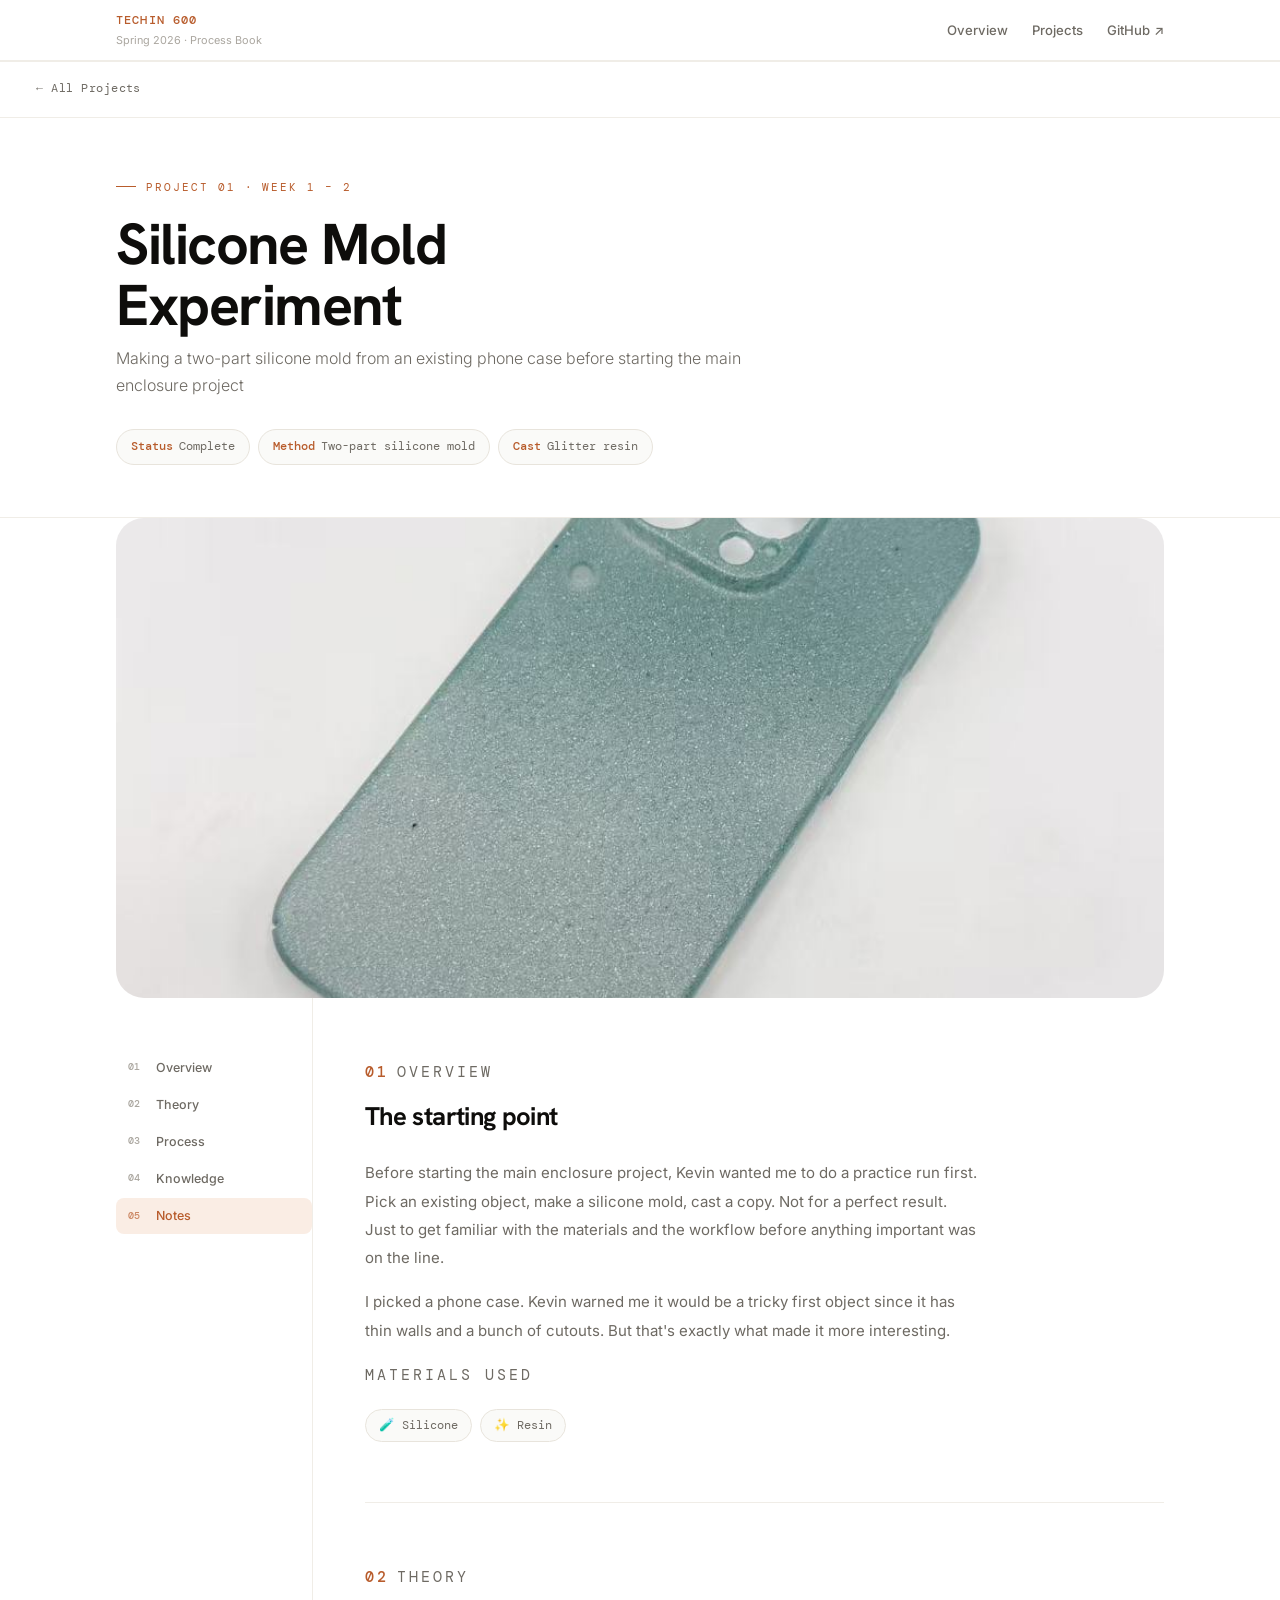
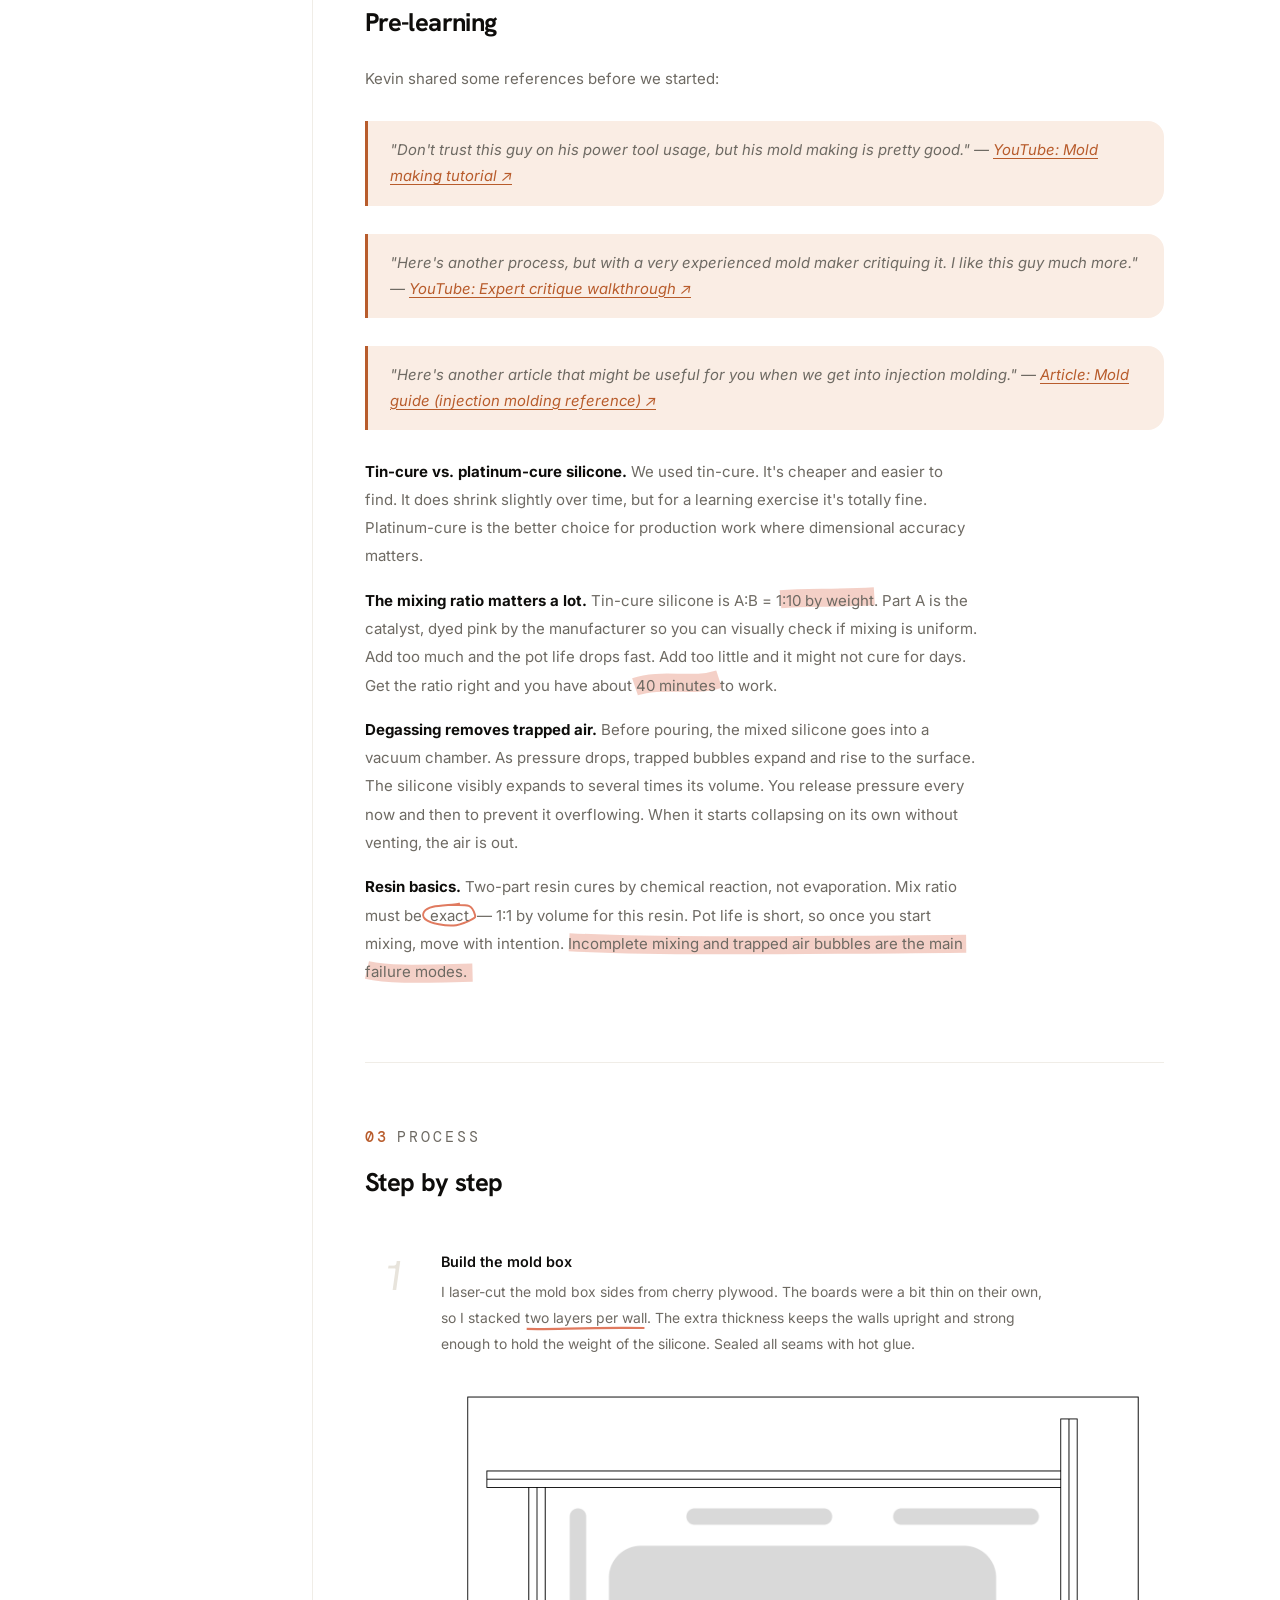
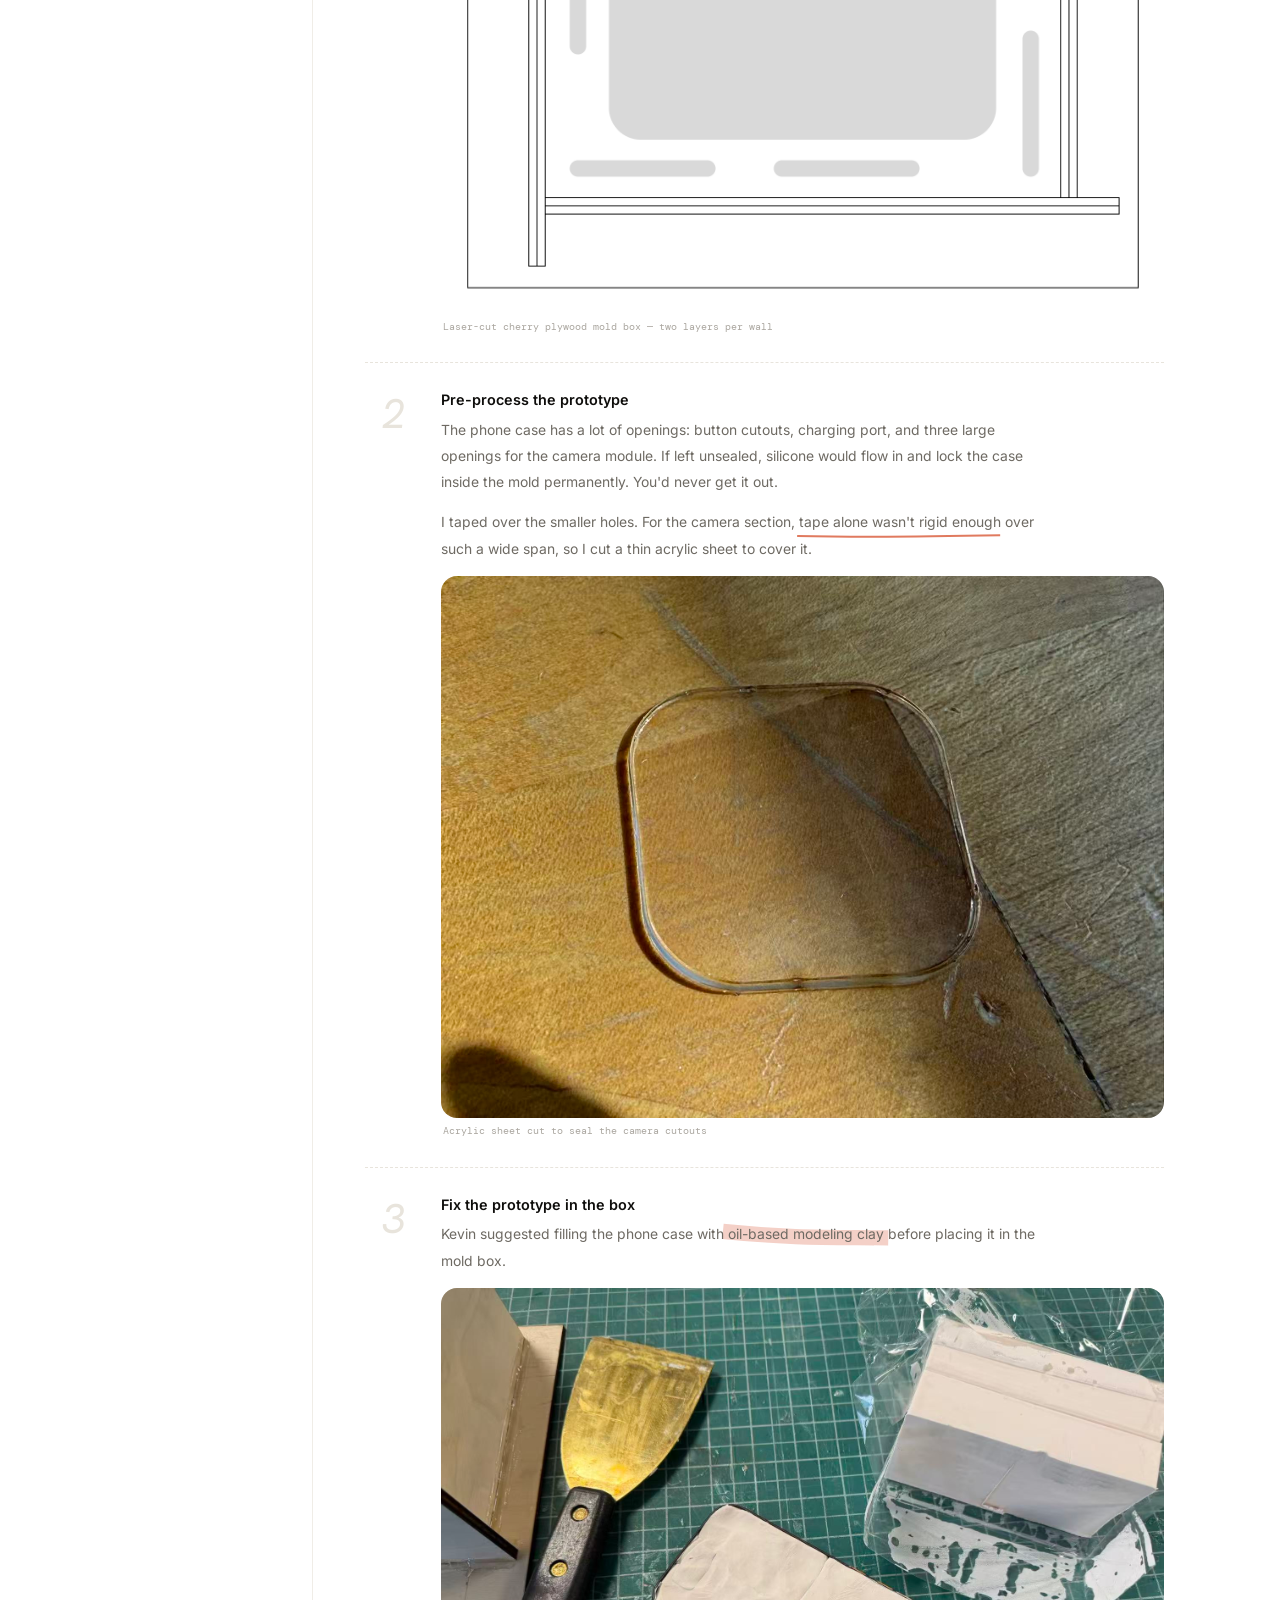
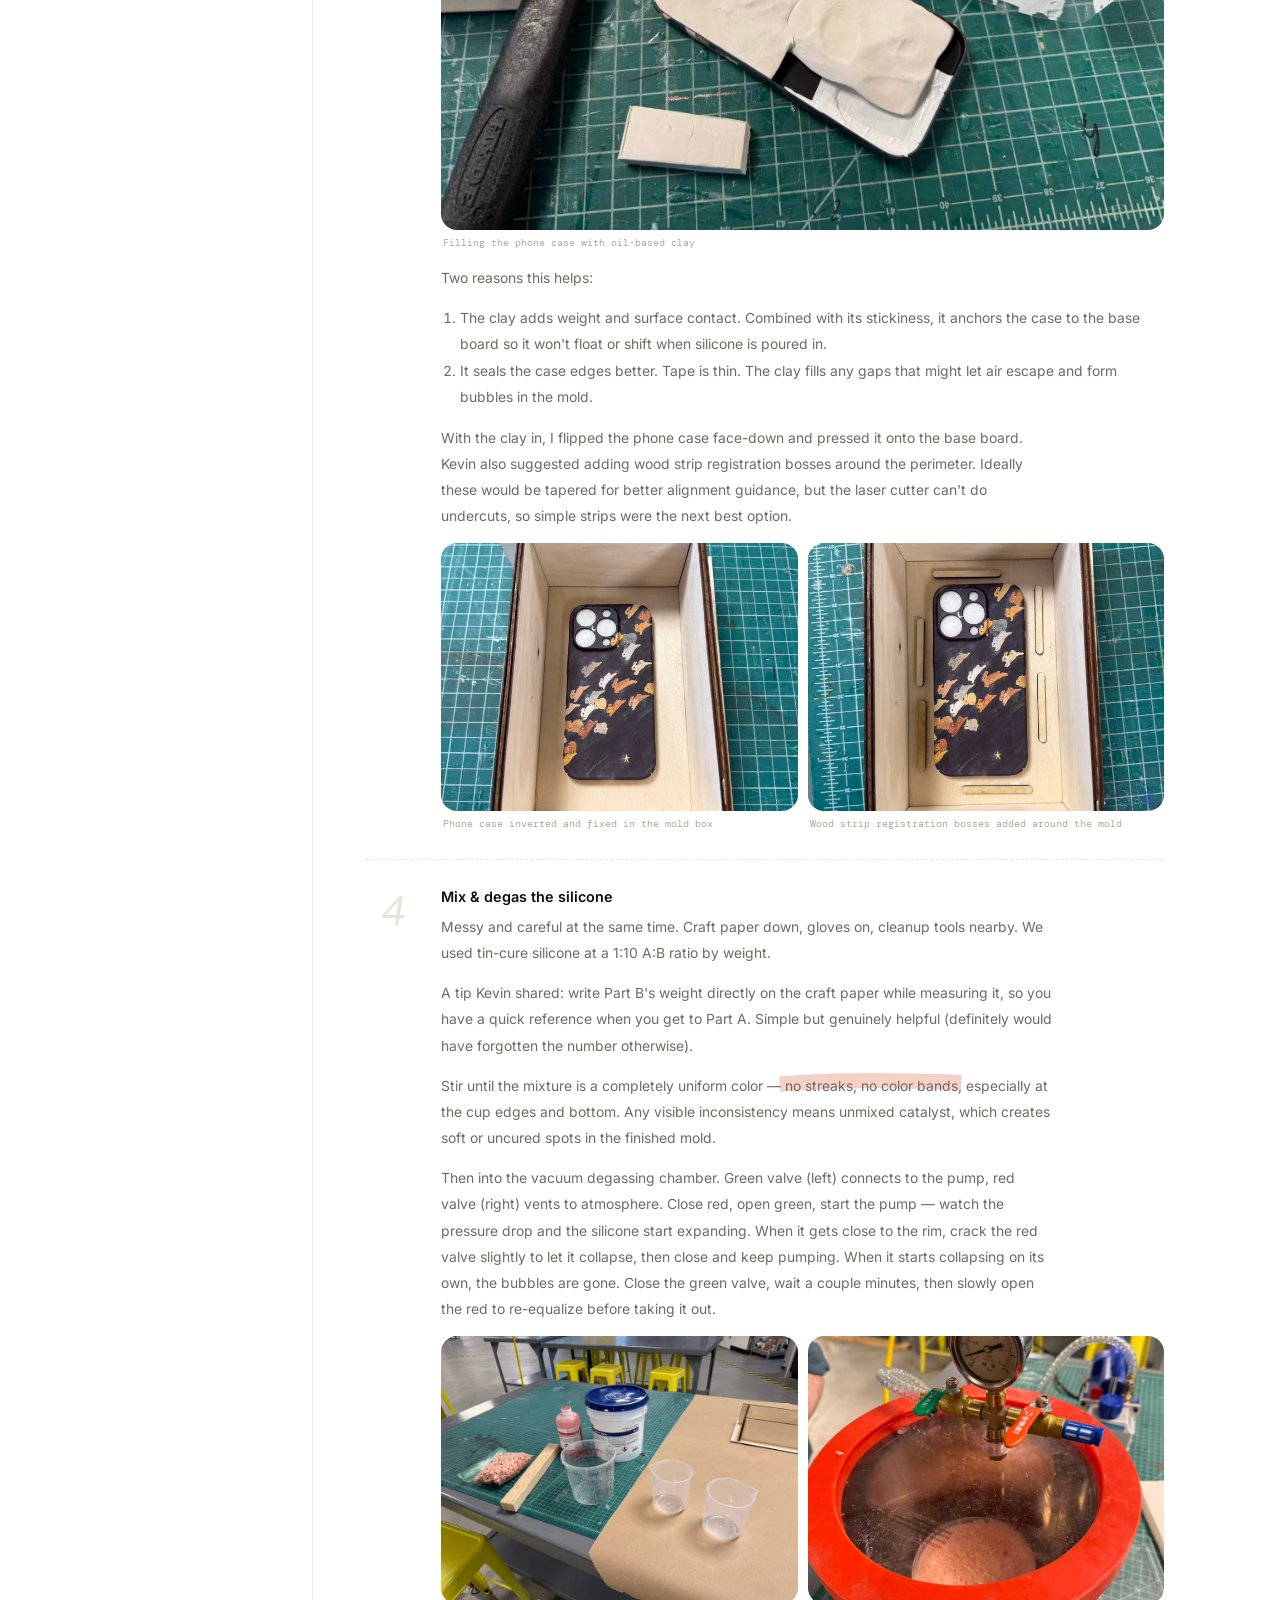
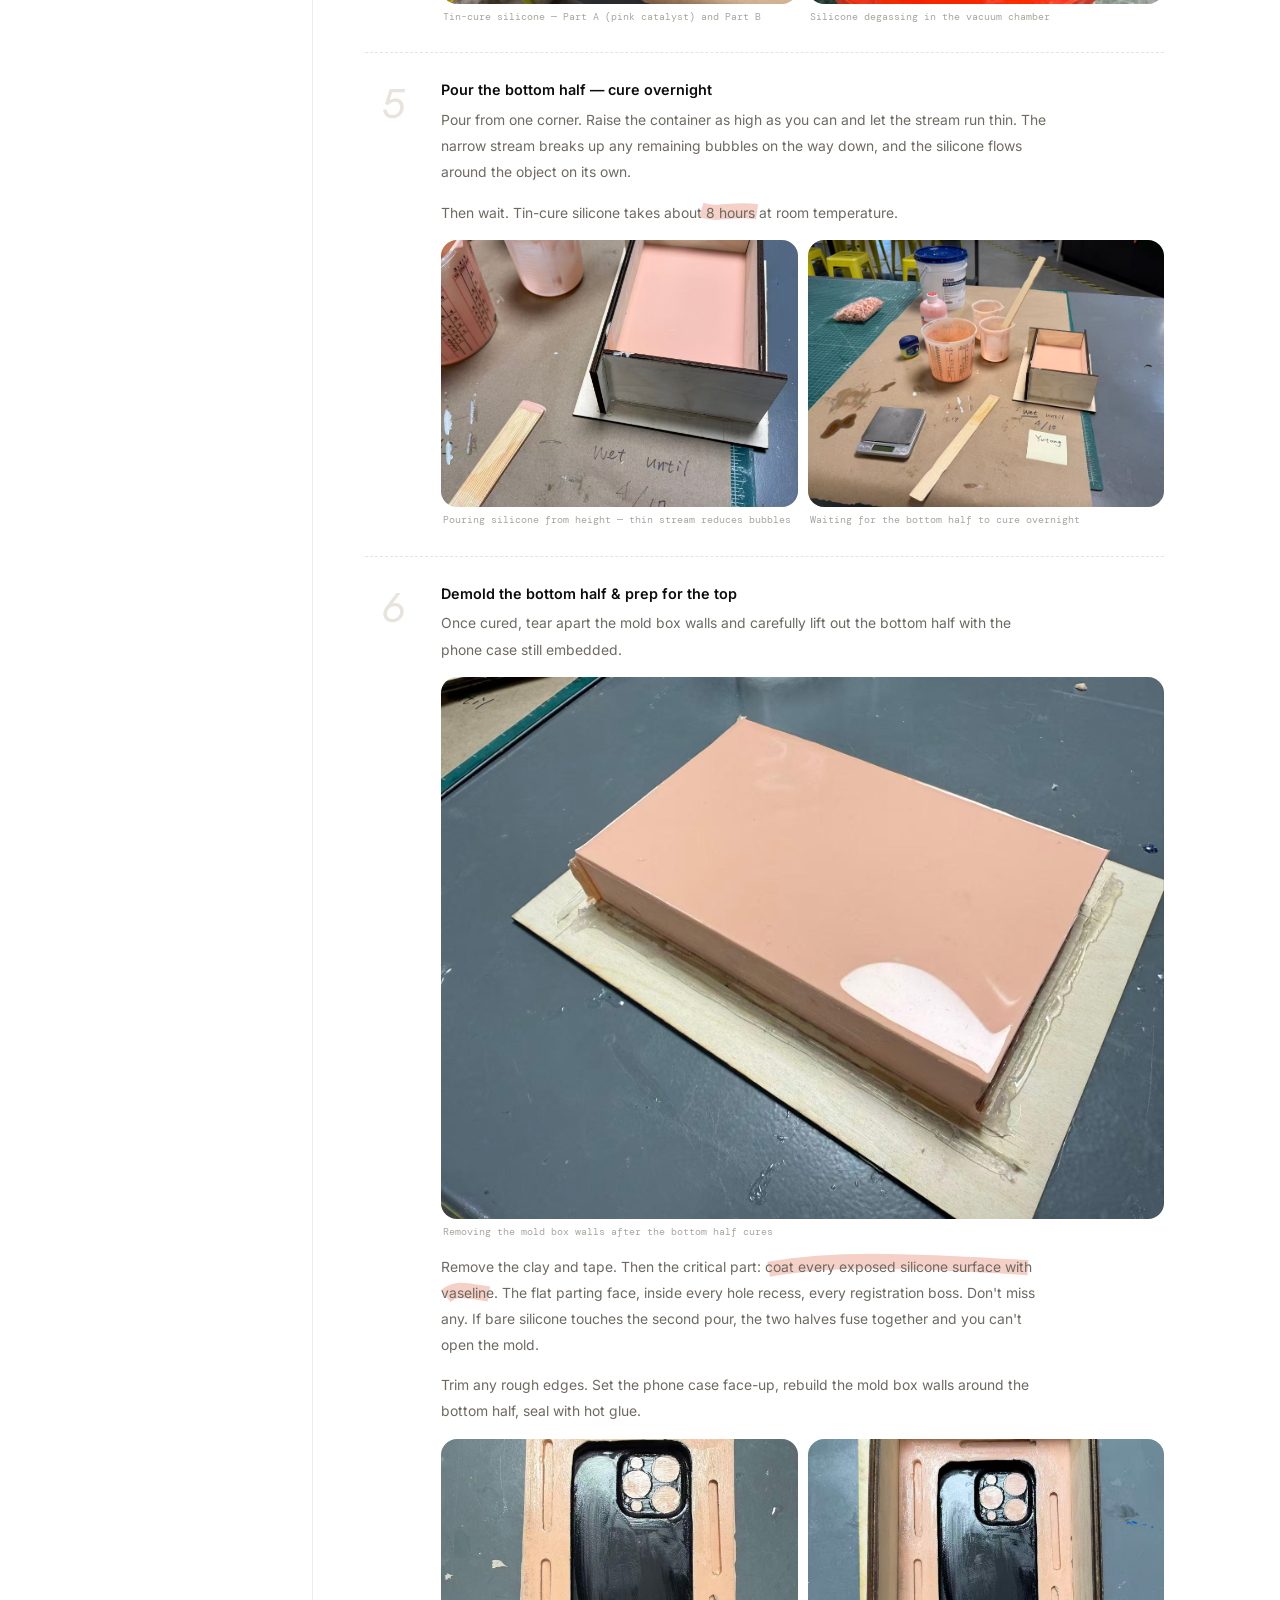
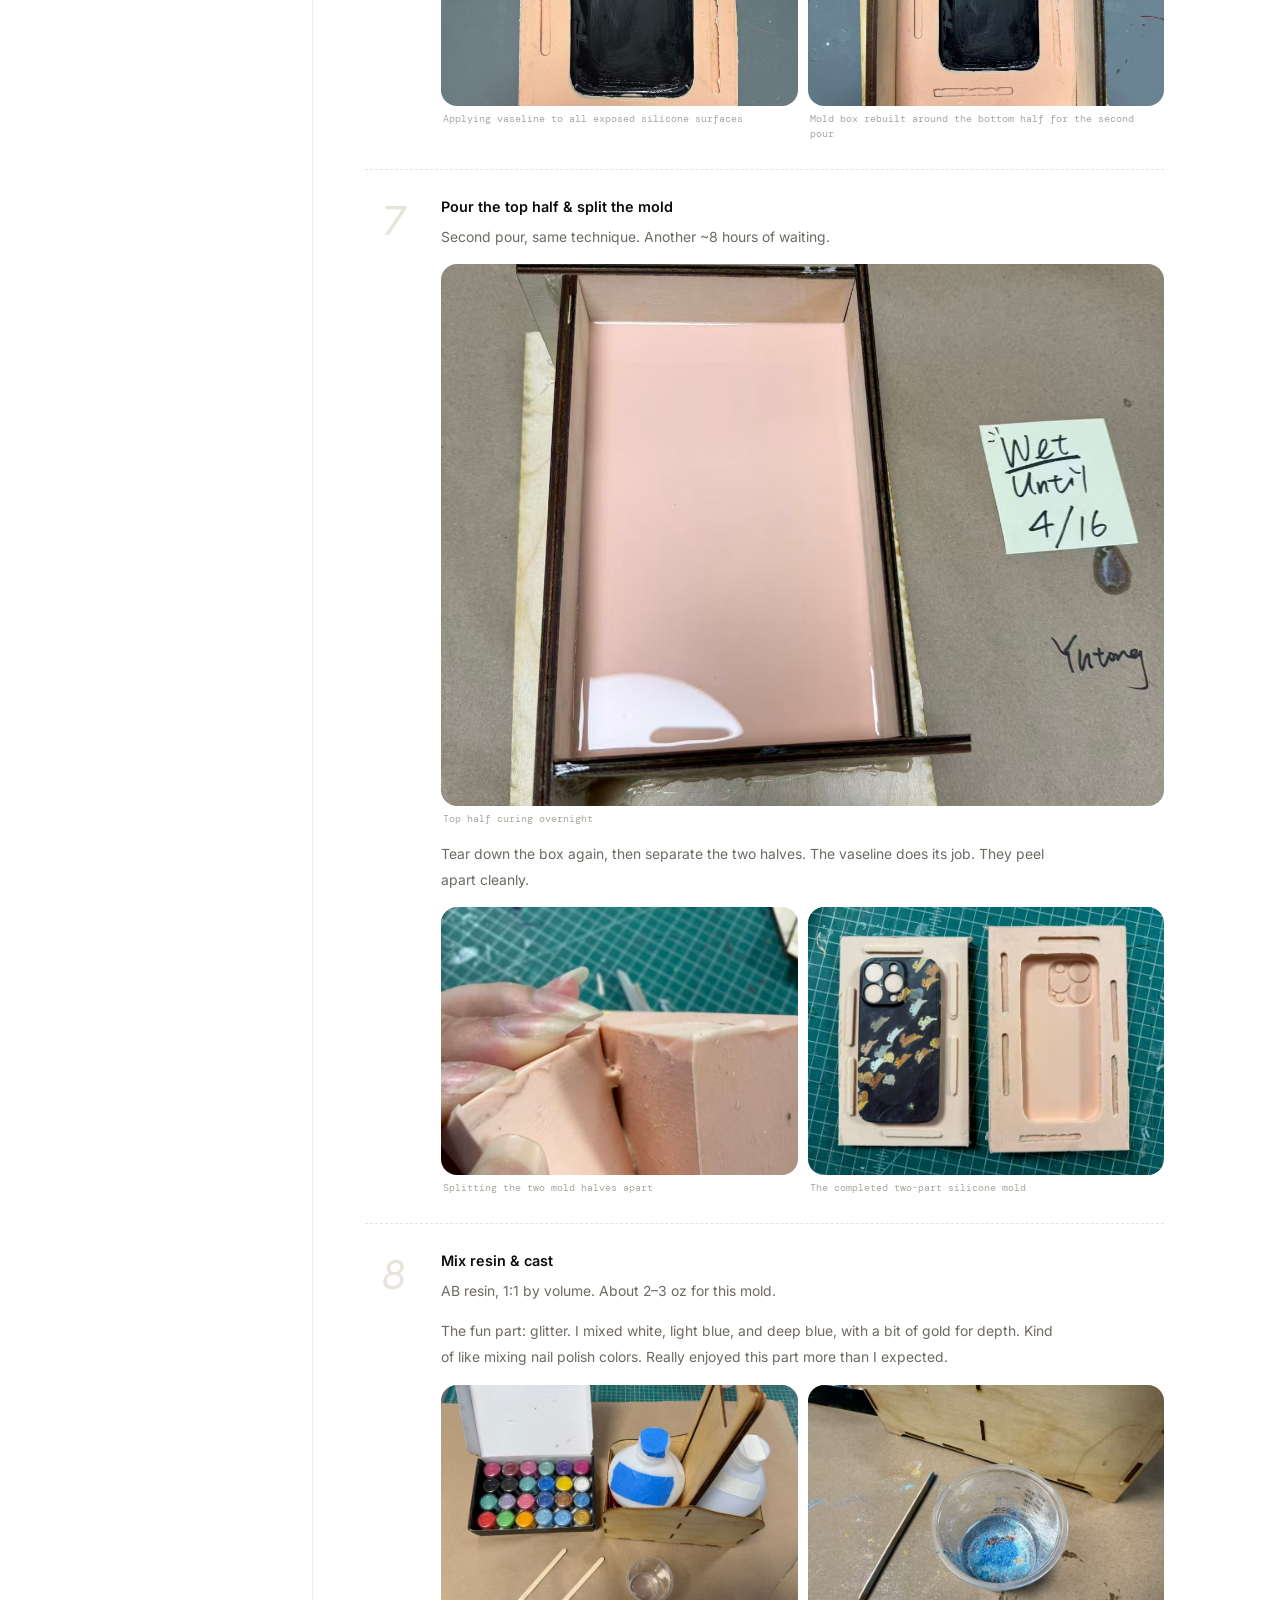
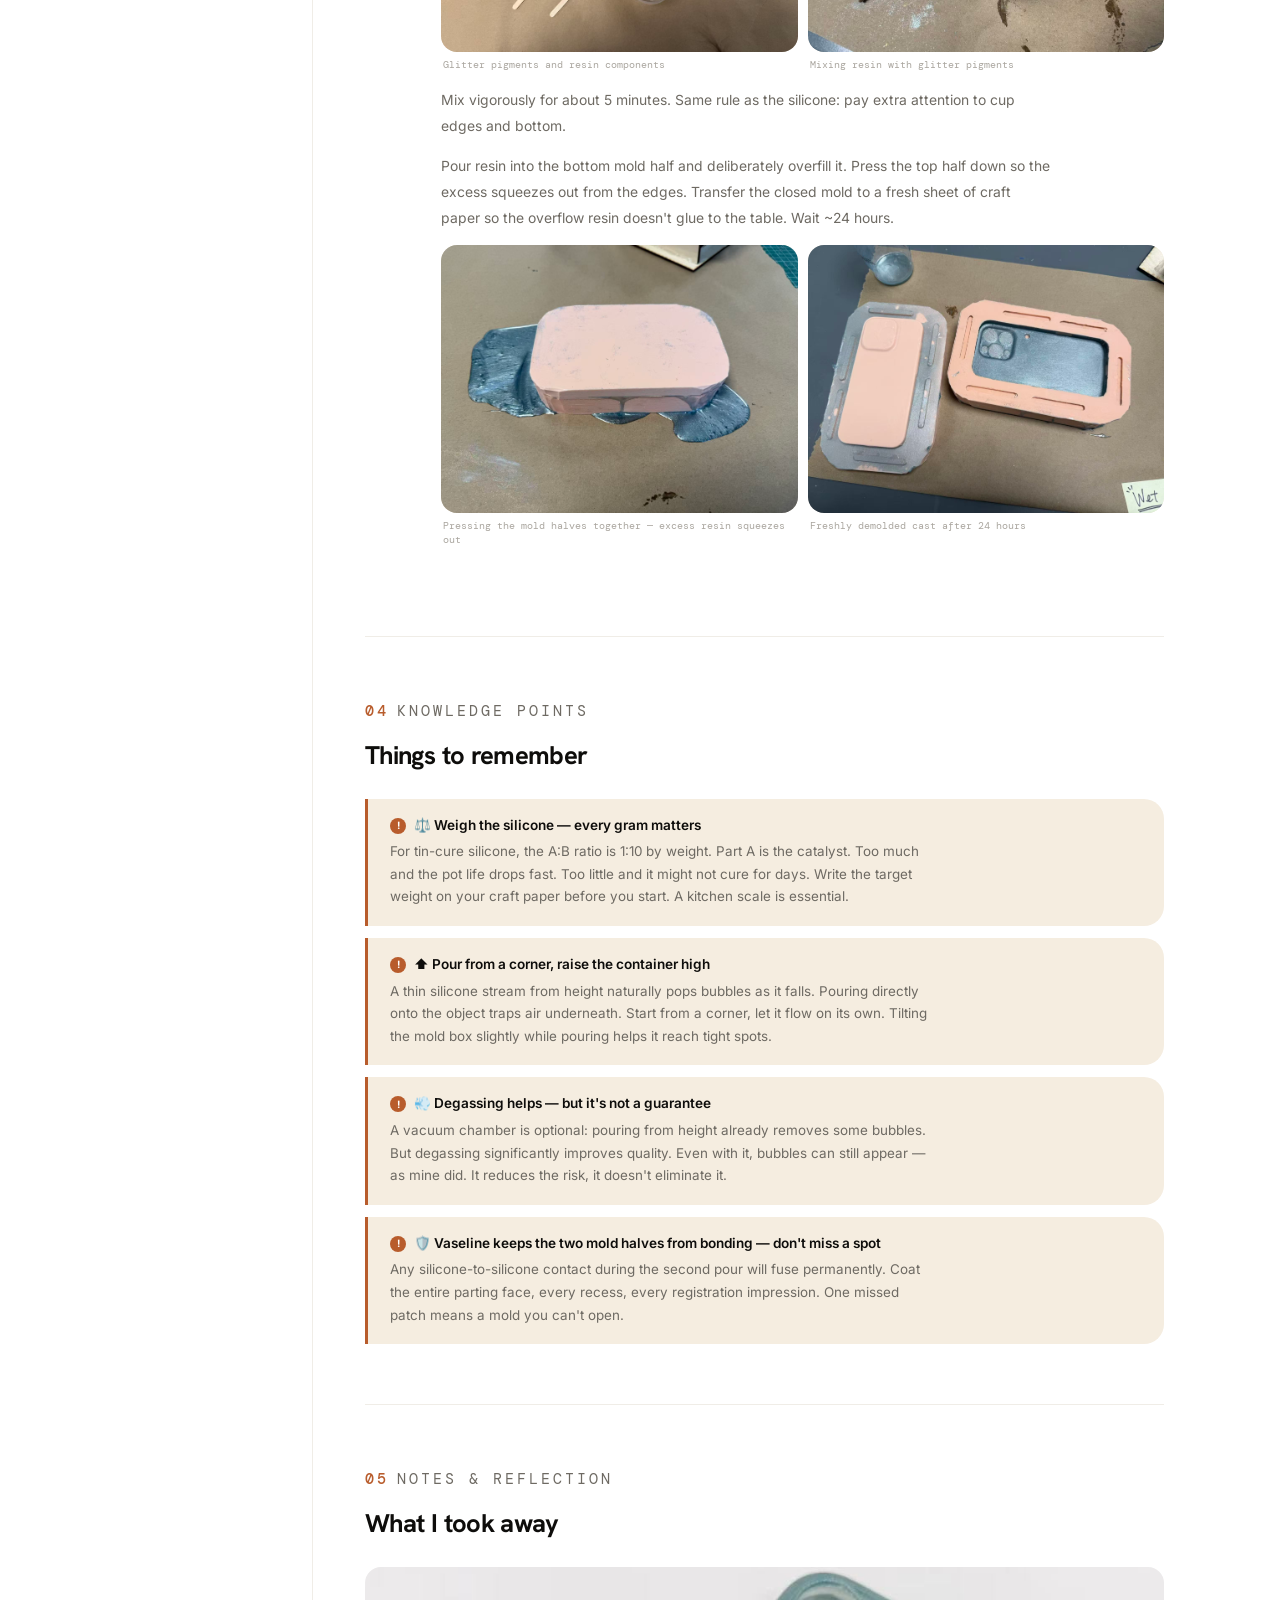
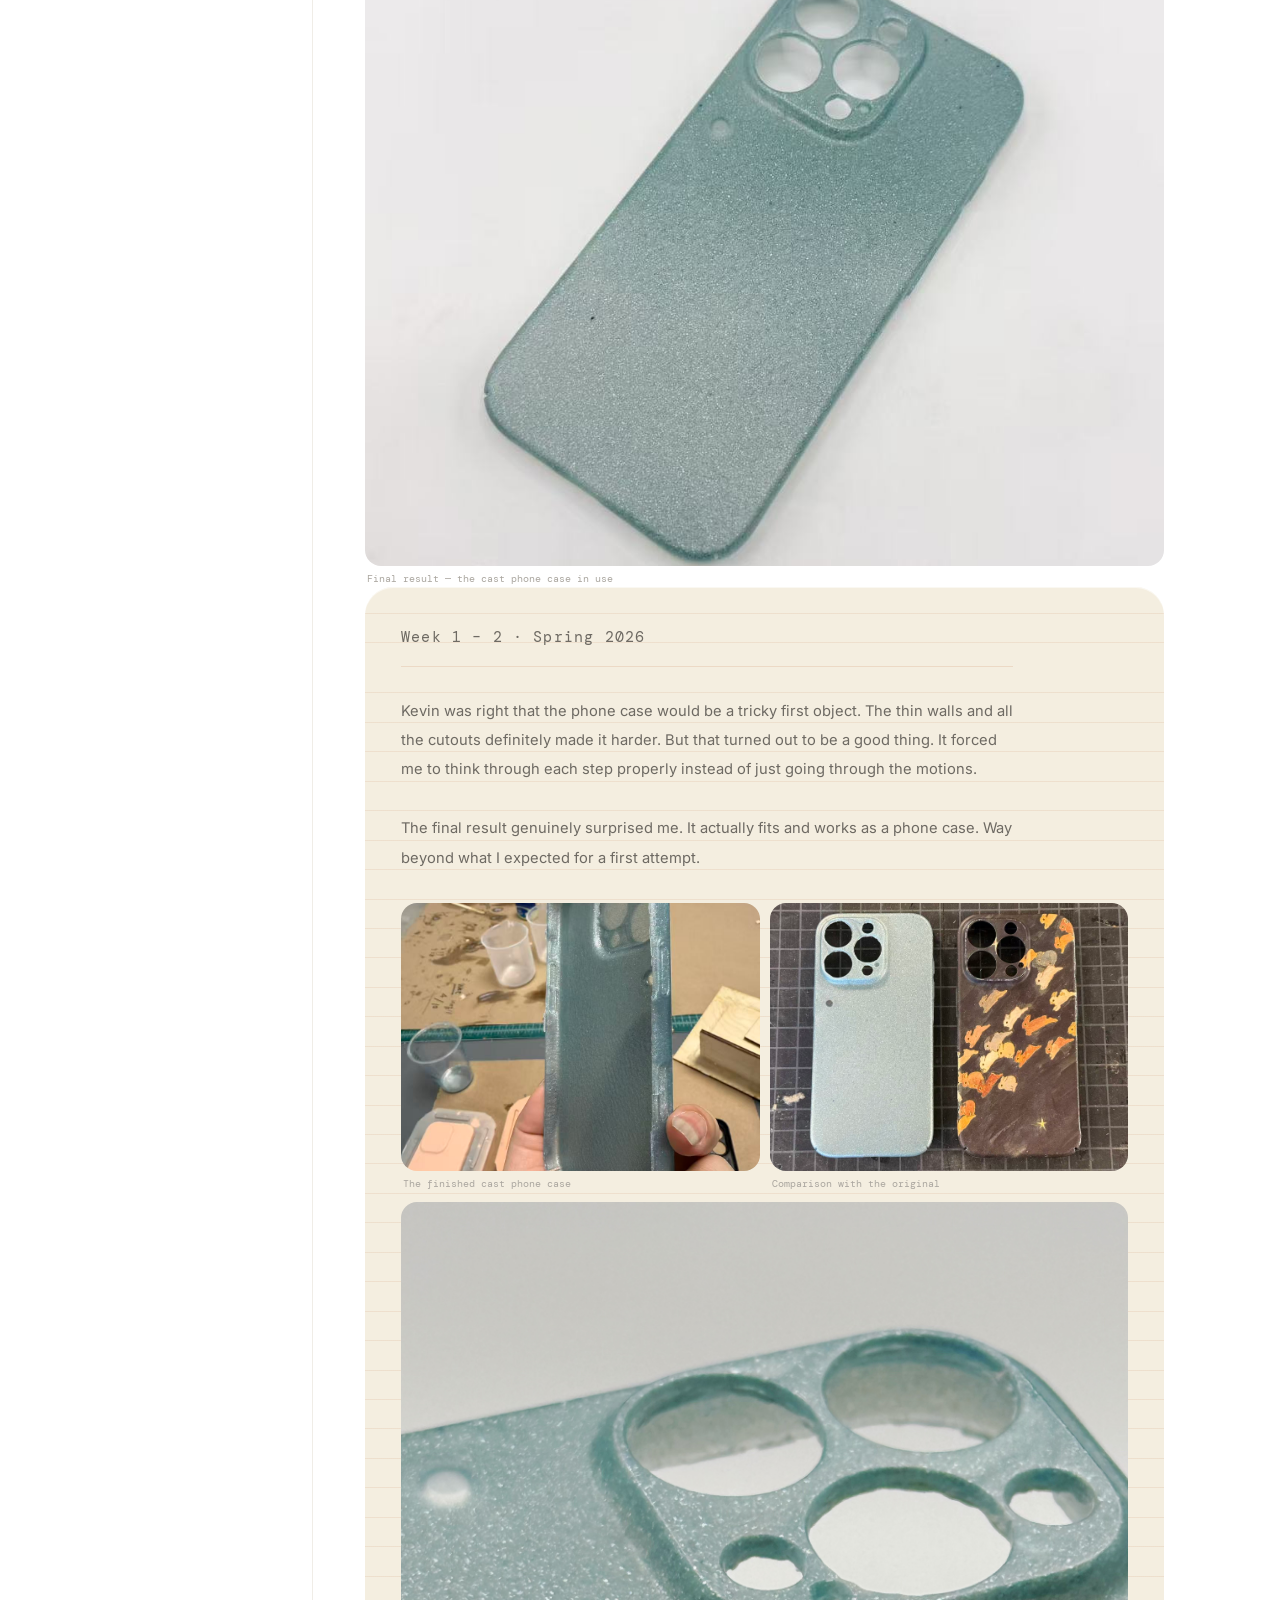
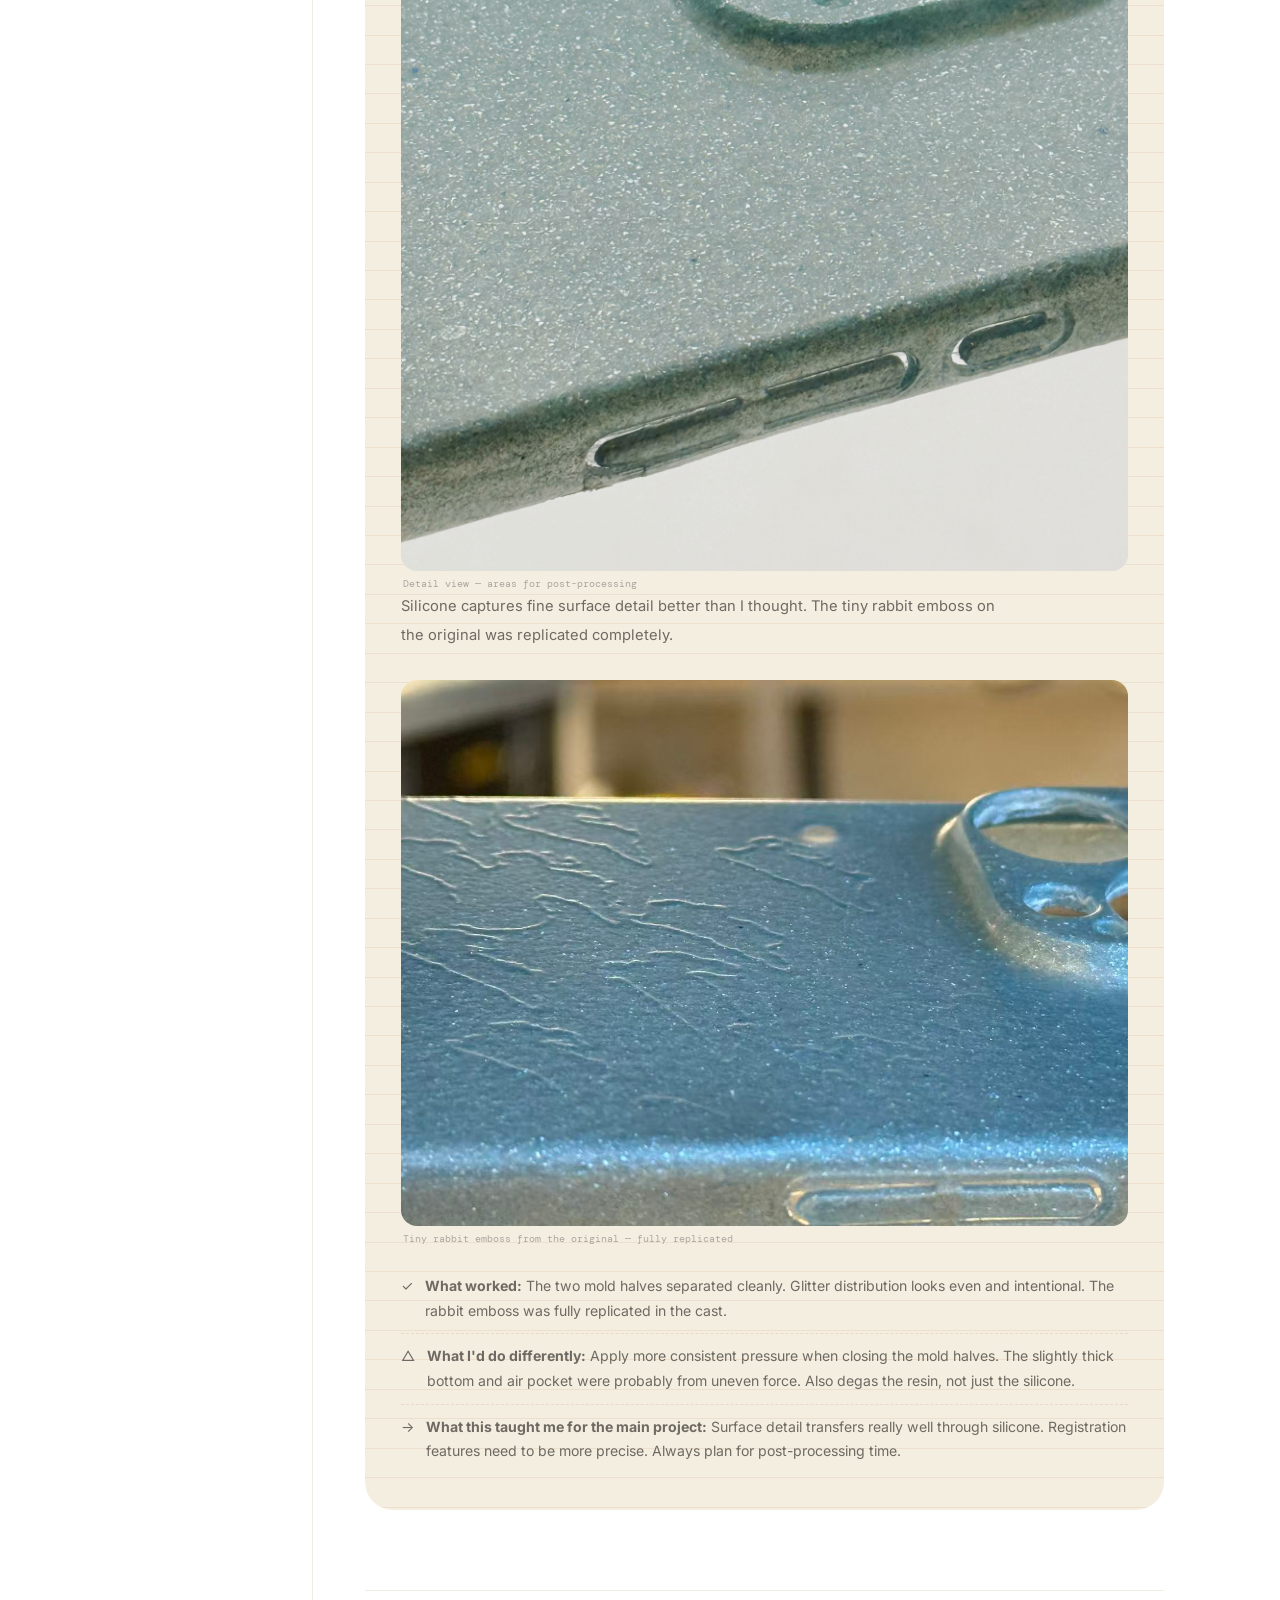
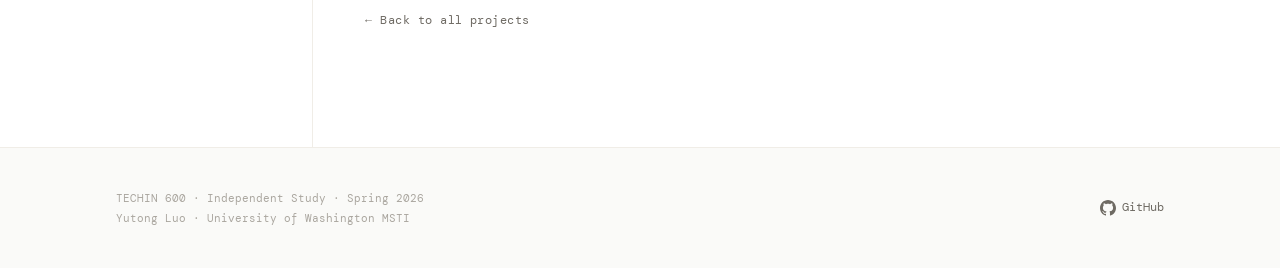
==== commit d5c1e829: "Project 01: simplify materials, reduce highlight tilt, add figcaptions, add icons - Materials chips " ====
--- a/projects/01-silicone-mold/index.html
+++ b/projects/01-silicone-mold/index.html
@@ -110,17 +110,8 @@
 
       <p class="content-section-label">Materials Used</p>
       <div class="overview-materials">
-        <span class="material-chip">Silicone</span>
-        <span class="material-chip">Resin</span>
-        <span class="material-chip">Cherry plywood (laser-cut)</span>
-        <span class="material-chip">Cardboard &amp; hot glue</span>
-        <span class="material-chip">Tape + acrylic sheet</span>
-        <span class="material-chip">Oil-based modeling clay</span>
-        <span class="material-chip">Vaseline</span>
-        <span class="material-chip">Glitter pigments</span>
-        <span class="material-chip">Vacuum degassing chamber</span>
-        <span class="material-chip">Digital scale, beakers, stir sticks</span>
-        <span class="material-chip">Craft knife + sandpaper</span>
+        <span class="material-chip">🧪 Silicone</span>
+        <span class="material-chip">✨ Resin</span>
       </div>
     </section>
 
@@ -197,9 +188,12 @@
               Sealed all seams with hot glue.
             </p>
             <div class="photo-grid photo-grid--1">
-              <div class="photo-item" data-caption="Laser-cut cherry plywood mold box — two layers per wall">
-                <img src="box_structure.png" alt="Laser-cut cherry plywood mold box structure" loading="lazy" />
-              </div>
+              <figure>
+                <div class="photo-item" data-caption="Laser-cut cherry plywood mold box — two layers per wall">
+                  <img src="box_structure.png" alt="Laser-cut cherry plywood mold box structure" loading="lazy" />
+                </div>
+                <figcaption>Laser-cut cherry plywood mold box — two layers per wall</figcaption>
+              </figure>
             </div>
           </div>
         </div>
@@ -219,9 +213,12 @@
               over such a wide span, so I cut a thin acrylic sheet to cover it.
             </p>
             <div class="photo-grid photo-grid--1">
-              <div class="photo-item" data-caption="Acrylic sheet cut to seal the camera cutouts">
-                <img src="acrylic_for_camera.png" alt="Acrylic sheet blocking the camera openings" loading="lazy" />
-              </div>
+              <figure>
+                <div class="photo-item" data-caption="Acrylic sheet cut to seal the camera cutouts">
+                  <img src="acrylic_for_camera.png" alt="Acrylic sheet blocking the camera openings" loading="lazy" />
+                </div>
+                <figcaption>Acrylic sheet cut to seal the camera cutouts</figcaption>
+              </figure>
             </div>
           </div>
         </div>
@@ -235,9 +232,12 @@
               Kevin suggested filling the phone case with <span class="mark-highlight">oil-based modeling clay</span> before placing it in the mold box.
             </p>
             <div class="photo-grid photo-grid--1">
-              <div class="photo-item" data-caption="Filling the phone case with oil-based clay">
-                <img src="clay.png" alt="Phone case filled with oil-based modeling clay" loading="lazy" />
-              </div>
+              <figure>
+                <div class="photo-item" data-caption="Filling the phone case with oil-based clay">
+                  <img src="clay.png" alt="Phone case filled with oil-based modeling clay" loading="lazy" />
+                </div>
+                <figcaption>Filling the phone case with oil-based clay</figcaption>
+              </figure>
             </div>
             <p>Two reasons this helps:</p>
             <ol>
@@ -251,12 +251,18 @@
               undercuts, so simple strips were the next best option.
             </p>
             <div class="photo-grid">
-              <div class="photo-item" data-caption="Phone case inverted and fixed in the mold box">
-                <img src="phone_case_in_the_box.png" alt="Phone case placed face-down in mold box" loading="lazy" />
-              </div>
-              <div class="photo-item" data-caption="Wood strip registration bosses added around the mold">
-                <img src="add_mounting_boss.png" alt="Registration bosses around the mold box" loading="lazy" />
-              </div>
+              <figure>
+                <div class="photo-item" data-caption="Phone case inverted and fixed in the mold box">
+                  <img src="phone_case_in_the_box.png" alt="Phone case placed face-down in mold box" loading="lazy" />
+                </div>
+                <figcaption>Phone case inverted and fixed in the mold box</figcaption>
+              </figure>
+              <figure>
+                <div class="photo-item" data-caption="Wood strip registration bosses added around the mold">
+                  <img src="add_mounting_boss.png" alt="Registration bosses around the mold box" loading="lazy" />
+                </div>
+                <figcaption>Wood strip registration bosses added around the mold</figcaption>
+              </figure>
             </div>
           </div>
         </div>
@@ -290,12 +296,18 @@
               minutes, then slowly open the red to re-equalize before taking it out.
             </p>
             <div class="photo-grid">
-              <div class="photo-item" data-caption="Tin-cure silicone — Part A (pink catalyst) and Part B">
-                <img src="silicone_material.png" alt="Tin-cure silicone parts A and B" loading="lazy" />
-              </div>
-              <div class="photo-item" data-caption="Silicone degassing in the vacuum chamber">
-                <img src="degassing_silicone.png" alt="Degassing silicone in vacuum chamber" loading="lazy" />
-              </div>
+              <figure>
+                <div class="photo-item" data-caption="Tin-cure silicone — Part A (pink catalyst) and Part B">
+                  <img src="silicone_material.png" alt="Tin-cure silicone parts A and B" loading="lazy" />
+                </div>
+                <figcaption>Tin-cure silicone — Part A (pink catalyst) and Part B</figcaption>
+              </figure>
+              <figure>
+                <div class="photo-item" data-caption="Silicone degassing in the vacuum chamber">
+                  <img src="degassing_silicone.png" alt="Degassing silicone in vacuum chamber" loading="lazy" />
+                </div>
+                <figcaption>Silicone degassing in the vacuum chamber</figcaption>
+              </figure>
             </div>
           </div>
         </div>
@@ -314,12 +326,18 @@
               Then wait. Tin-cure silicone takes about <span class="mark-highlight">8 hours</span> at room temperature.
             </p>
             <div class="photo-grid">
-              <div class="photo-item" data-caption="Pouring silicone from height — thin stream reduces bubbles">
-                <img src="pour_silicone.png" alt="Pouring silicone in a thin stream from height" loading="lazy" />
-              </div>
-              <div class="photo-item" data-caption="Waiting for the bottom half to cure overnight">
-                <img src="wait_until_April_10.png" alt="Silicone bottom half curing overnight" loading="lazy" />
-              </div>
+              <figure>
+                <div class="photo-item" data-caption="Pouring silicone from height — thin stream reduces bubbles">
+                  <img src="pour_silicone.png" alt="Pouring silicone in a thin stream from height" loading="lazy" />
+                </div>
+                <figcaption>Pouring silicone from height — thin stream reduces bubbles</figcaption>
+              </figure>
+              <figure>
+                <div class="photo-item" data-caption="Waiting for the bottom half to cure overnight">
+                  <img src="wait_until_April_10.png" alt="Silicone bottom half curing overnight" loading="lazy" />
+                </div>
+                <figcaption>Waiting for the bottom half to cure overnight</figcaption>
+              </figure>
             </div>
           </div>
         </div>
@@ -334,9 +352,12 @@
               the phone case still embedded.
             </p>
             <div class="photo-grid photo-grid--1">
-              <div class="photo-item" data-caption="Removing the mold box walls after the bottom half cures">
-                <img src="remove_wall.png" alt="Tearing down mold box walls to reveal bottom half" loading="lazy" />
-              </div>
+              <figure>
+                <div class="photo-item" data-caption="Removing the mold box walls after the bottom half cures">
+                  <img src="remove_wall.png" alt="Tearing down mold box walls to reveal bottom half" loading="lazy" />
+                </div>
+                <figcaption>Removing the mold box walls after the bottom half cures</figcaption>
+              </figure>
             </div>
             <p>
               Remove the clay and tape. Then the critical part:
@@ -350,12 +371,18 @@
               the bottom half, seal with hot glue.
             </p>
             <div class="photo-grid">
-              <div class="photo-item" data-caption="Applying vaseline to all exposed silicone surfaces">
-                <img src="apply_vaseline.png" alt="Coating silicone parting surface with vaseline" loading="lazy" />
-              </div>
-              <div class="photo-item" data-caption="Mold box rebuilt around the bottom half for the second pour">
-                <img src="rebuild_wall.png" alt="Mold box rebuilt for top half pour" loading="lazy" />
-              </div>
+              <figure>
+                <div class="photo-item" data-caption="Applying vaseline to all exposed silicone surfaces">
+                  <img src="apply_vaseline.png" alt="Coating silicone parting surface with vaseline" loading="lazy" />
+                </div>
+                <figcaption>Applying vaseline to all exposed silicone surfaces</figcaption>
+              </figure>
+              <figure>
+                <div class="photo-item" data-caption="Mold box rebuilt around the bottom half for the second pour">
+                  <img src="rebuild_wall.png" alt="Mold box rebuilt for top half pour" loading="lazy" />
+                </div>
+                <figcaption>Mold box rebuilt around the bottom half for the second pour</figcaption>
+              </figure>
             </div>
           </div>
         </div>
@@ -369,21 +396,30 @@
               Second pour, same technique. Another ~8 hours of waiting.
             </p>
             <div class="photo-grid photo-grid--1">
-              <div class="photo-item" data-caption="Top half curing overnight">
-                <img src="wait_until_April_16.png" alt="Top half silicone curing overnight" loading="lazy" />
-              </div>
+              <figure>
+                <div class="photo-item" data-caption="Top half curing overnight">
+                  <img src="wait_until_April_16.png" alt="Top half silicone curing overnight" loading="lazy" />
+                </div>
+                <figcaption>Top half curing overnight</figcaption>
+              </figure>
             </div>
             <p>
               Tear down the box again, then separate the two halves. The vaseline does its job.
               They peel apart cleanly.
             </p>
             <div class="photo-grid">
-              <div class="photo-item" data-caption="Splitting the two mold halves apart">
-                <img src="split_mold.png" alt="Separating the two silicone mold halves" loading="lazy" />
-              </div>
-              <div class="photo-item" data-caption="The completed two-part silicone mold">
-                <img src="mold_complete.png" alt="Completed two-part silicone mold" loading="lazy" />
-              </div>
+              <figure>
+                <div class="photo-item" data-caption="Splitting the two mold halves apart">
+                  <img src="split_mold.png" alt="Separating the two silicone mold halves" loading="lazy" />
+                </div>
+                <figcaption>Splitting the two mold halves apart</figcaption>
+              </figure>
+              <figure>
+                <div class="photo-item" data-caption="The completed two-part silicone mold">
+                  <img src="mold_complete.png" alt="Completed two-part silicone mold" loading="lazy" />
+                </div>
+                <figcaption>The completed two-part silicone mold</figcaption>
+              </figure>
             </div>
           </div>
         </div>
@@ -402,12 +438,18 @@
               I expected.
             </p>
             <div class="photo-grid">
-              <div class="photo-item" data-caption="Glitter pigments and resin components">
-                <img src="glitter_powder_and_resin.png" alt="Glitter pigments and resin parts A and B" loading="lazy" />
-              </div>
-              <div class="photo-item" data-caption="Mixing resin with glitter pigments">
-                <img src="mix_resin.png" alt="Mixing glitter into resin" loading="lazy" />
-              </div>
+              <figure>
+                <div class="photo-item" data-caption="Glitter pigments and resin components">
+                  <img src="glitter_powder_and_resin.png" alt="Glitter pigments and resin parts A and B" loading="lazy" />
+                </div>
+                <figcaption>Glitter pigments and resin components</figcaption>
+              </figure>
+              <figure>
+                <div class="photo-item" data-caption="Mixing resin with glitter pigments">
+                  <img src="mix_resin.png" alt="Mixing glitter into resin" loading="lazy" />
+                </div>
+                <figcaption>Mixing resin with glitter pigments</figcaption>
+              </figure>
             </div>
             <p>
               Mix vigorously for about 5 minutes. Same rule as the silicone: pay extra attention
@@ -419,12 +461,18 @@
               sheet of craft paper so the overflow resin doesn't glue to the table. Wait <span class="mark-highlight">~24 hours</span>.
             </p>
             <div class="photo-grid">
-              <div class="photo-item" data-caption="Pressing the mold halves together — excess resin squeezes out">
-                <img src="molding.png" alt="Closing mold halves with resin inside" loading="lazy" />
-              </div>
-              <div class="photo-item" data-caption="Freshly demolded cast after 24 hours">
-                <img src="molding_complete.png" alt="Cast phone case after demolding" loading="lazy" />
-              </div>
+              <figure>
+                <div class="photo-item" data-caption="Pressing the mold halves together — excess resin squeezes out">
+                  <img src="molding.png" alt="Closing mold halves with resin inside" loading="lazy" />
+                </div>
+                <figcaption>Pressing the mold halves together — excess resin squeezes out</figcaption>
+              </figure>
+              <figure>
+                <div class="photo-item" data-caption="Freshly demolded cast after 24 hours">
+                  <img src="molding_complete.png" alt="Cast phone case after demolding" loading="lazy" />
+                </div>
+                <figcaption>Freshly demolded cast after 24 hours</figcaption>
+              </figure>
             </div>
           </div>
         </div>
@@ -442,7 +490,7 @@
       <div class="knowledge-list">
 
         <div class="knowledge-card">
-          <h4>Weigh the silicone — every gram matters</h4>
+          <h4>⚖️ Weigh the silicone — every gram matters</h4>
           <p>
             For tin-cure silicone, the A:B ratio is 1:10 by weight. Part A is the catalyst. Too
             much and the pot life drops fast. Too little and it might not cure for days. Write the
@@ -451,7 +499,7 @@
         </div>
 
         <div class="knowledge-card">
-          <h4>Pour from a corner, raise the container high</h4>
+          <h4>⬆️ Pour from a corner, raise the container high</h4>
           <p>
             A thin silicone stream from height naturally pops bubbles as it falls. Pouring directly
             onto the object traps air underneath. Start from a corner, let it flow on its own.
@@ -460,7 +508,7 @@
         </div>
 
         <div class="knowledge-card">
-          <h4>Degassing helps — but it's not a guarantee</h4>
+          <h4>💨 Degassing helps — but it's not a guarantee</h4>
           <p>
             A vacuum chamber is optional: pouring from height already removes some bubbles. But
             degassing significantly improves quality. Even with it, bubbles can still appear — as
@@ -469,7 +517,7 @@
         </div>
 
         <div class="knowledge-card">
-          <h4>Vaseline keeps the two mold halves from bonding — don't miss a spot</h4>
+          <h4>🛡️ Vaseline keeps the two mold halves from bonding — don't miss a spot</h4>
           <p>
             Any silicone-to-silicone contact during the second pour will fuse permanently. Coat the
             entire parting face, every recess, every registration impression. One missed patch means
@@ -489,9 +537,12 @@
 
       <!-- Hero image outside ruled area -->
       <div class="photo-grid photo-grid--1">
-        <div class="photo-item" data-caption="Final result — the cast phone case in use">
-          <img src="hero_image.png" alt="Finished glitter resin phone case in use" loading="lazy" />
-        </div>
+        <figure>
+          <div class="photo-item" data-caption="Final result — the cast phone case in use">
+            <img src="hero_image.png" alt="Finished glitter resin phone case in use" loading="lazy" />
+          </div>
+          <figcaption>Final result — the cast phone case in use</figcaption>
+        </figure>
       </div>
 
       <div class="notes-section-inner">
@@ -510,18 +561,27 @@
           </p>
 
           <div class="photo-grid">
-            <div class="photo-item" data-caption="The finished cast phone case">
-              <img src="phone_case_outcome.png" alt="Finished cast phone case" loading="lazy" />
-            </div>
-            <div class="photo-item" data-caption="Comparison with the original phone case">
-              <img src="comparison_with_original.png" alt="Cast vs original phone case comparison" loading="lazy" />
-            </div>
+            <figure>
+              <div class="photo-item" data-caption="The finished cast phone case">
+                <img src="phone_case_outcome.png" alt="Finished cast phone case" loading="lazy" />
+              </div>
+              <figcaption>The finished cast phone case</figcaption>
+            </figure>
+            <figure>
+              <div class="photo-item" data-caption="Comparison with the original phone case">
+                <img src="comparison_with_original.png" alt="Cast vs original phone case comparison" loading="lazy" />
+              </div>
+              <figcaption>Comparison with the original</figcaption>
+            </figure>
           </div>
 
           <div class="photo-grid photo-grid--1">
-            <div class="photo-item photo-item--full" data-caption="Detail view — areas for post-processing">
-              <img src="phone_case_detail.png" alt="Phone case detail showing areas to improve" loading="lazy" />
-            </div>
+            <figure>
+              <div class="photo-item photo-item--full" data-caption="Detail view — areas for post-processing">
+                <img src="phone_case_detail.png" alt="Phone case detail showing areas to improve" loading="lazy" />
+              </div>
+              <figcaption>Detail view — areas for post-processing</figcaption>
+            </figure>
           </div>
 
           <p>
@@ -530,9 +590,12 @@
           </p>
 
           <div class="photo-grid photo-grid--1">
-            <div class="photo-item" data-caption="Tiny rabbit emboss from the original — fully replicated">
-              <img src="rabbit_emboss_layer.png" alt="Rabbit emboss detail replicated in the cast" loading="lazy" />
-            </div>
+            <figure>
+              <div class="photo-item" data-caption="Tiny rabbit emboss from the original — fully replicated">
+                <img src="rabbit_emboss_layer.png" alt="Rabbit emboss detail replicated in the cast" loading="lazy" />
+              </div>
+              <figcaption>Tiny rabbit emboss from the original — fully replicated</figcaption>
+            </figure>
           </div>
 
           <ul class="reflection-list">
--- a/assets/css/style.css
+++ b/assets/css/style.css
@@ -781,6 +781,16 @@
 
 .photo-caption { font-family: var(--font-mono); font-size: 0.66rem; color: var(--text-light); margin-top: 8px; }
 
+.photo-grid figure { margin: 0; }
+.photo-grid figcaption {
+  font-family: var(--font-mono);
+  font-size: 0.63rem;
+  color: var(--text-light);
+  margin-top: 6px;
+  line-height: 1.45;
+  padding: 0 2px;
+}
+
 /* Knowledge cards */
 .knowledge-list { display: flex; flex-direction: column; gap: 12px; }
 
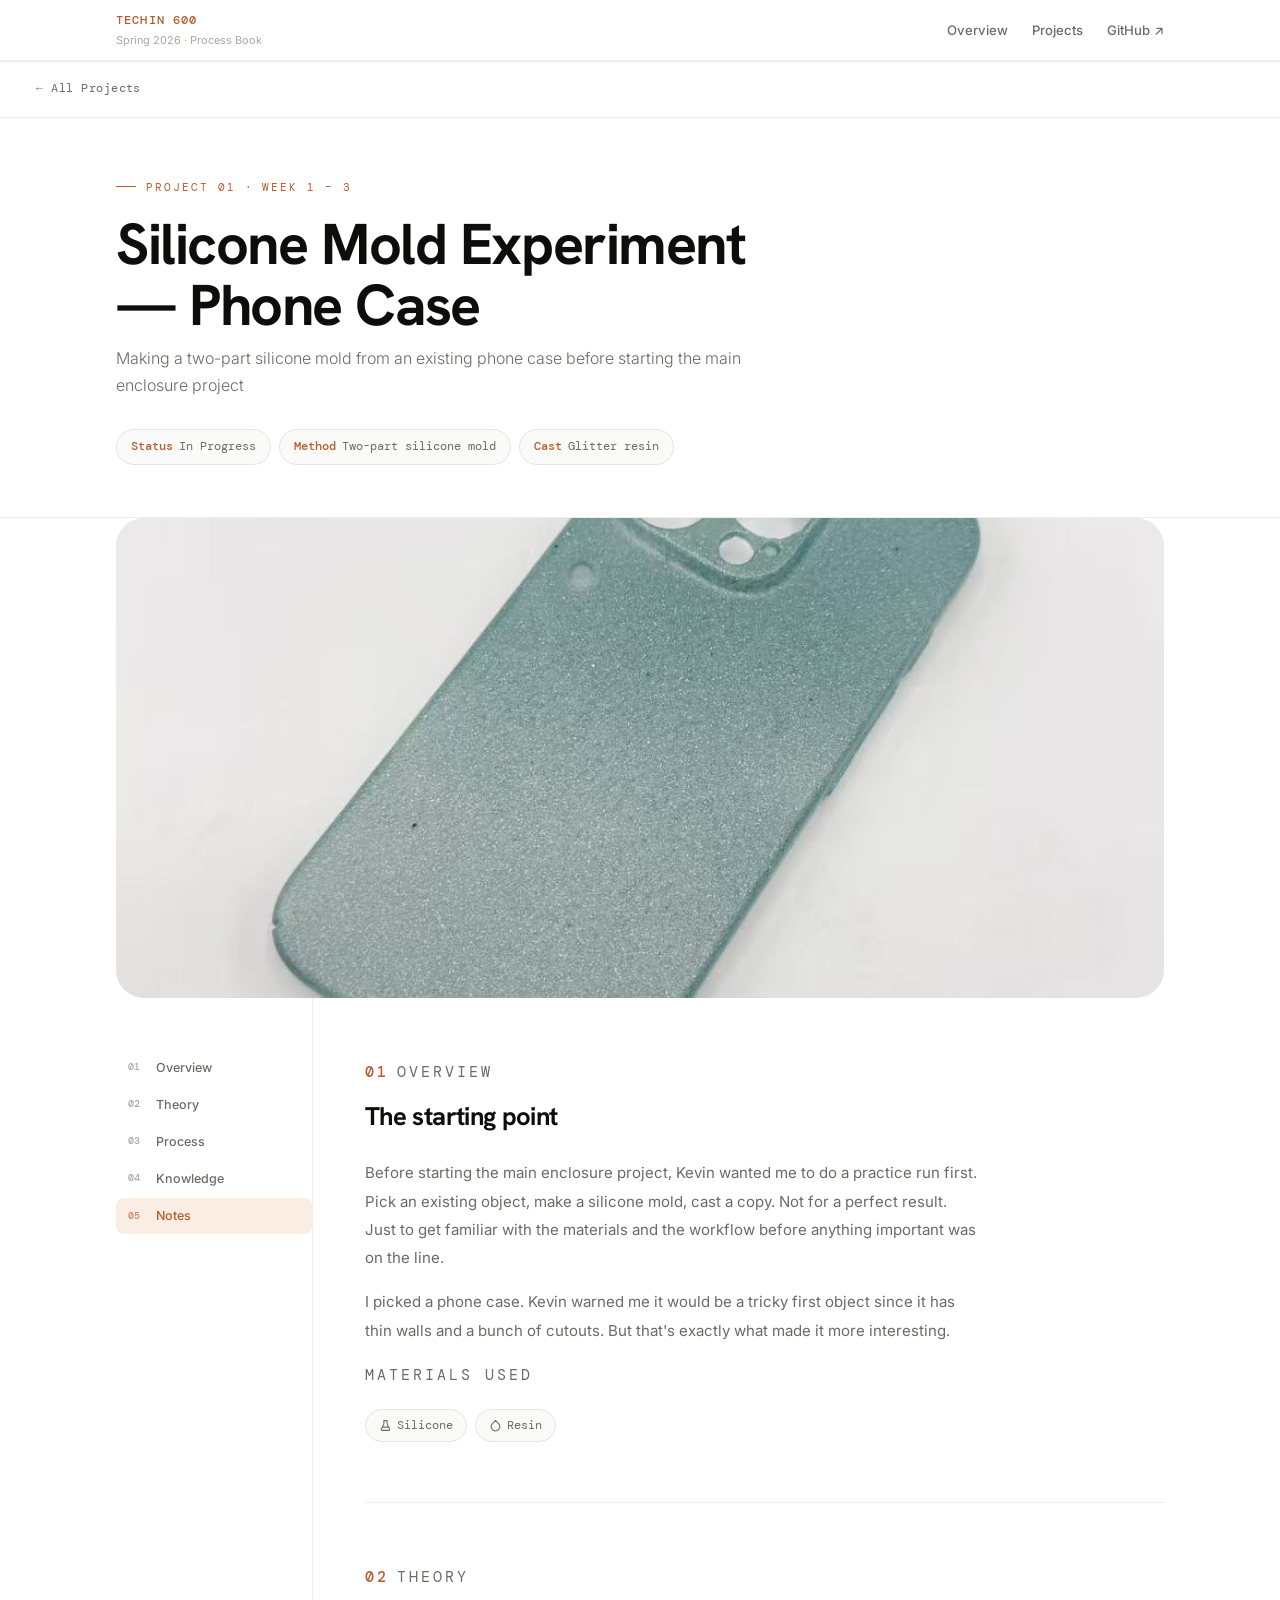
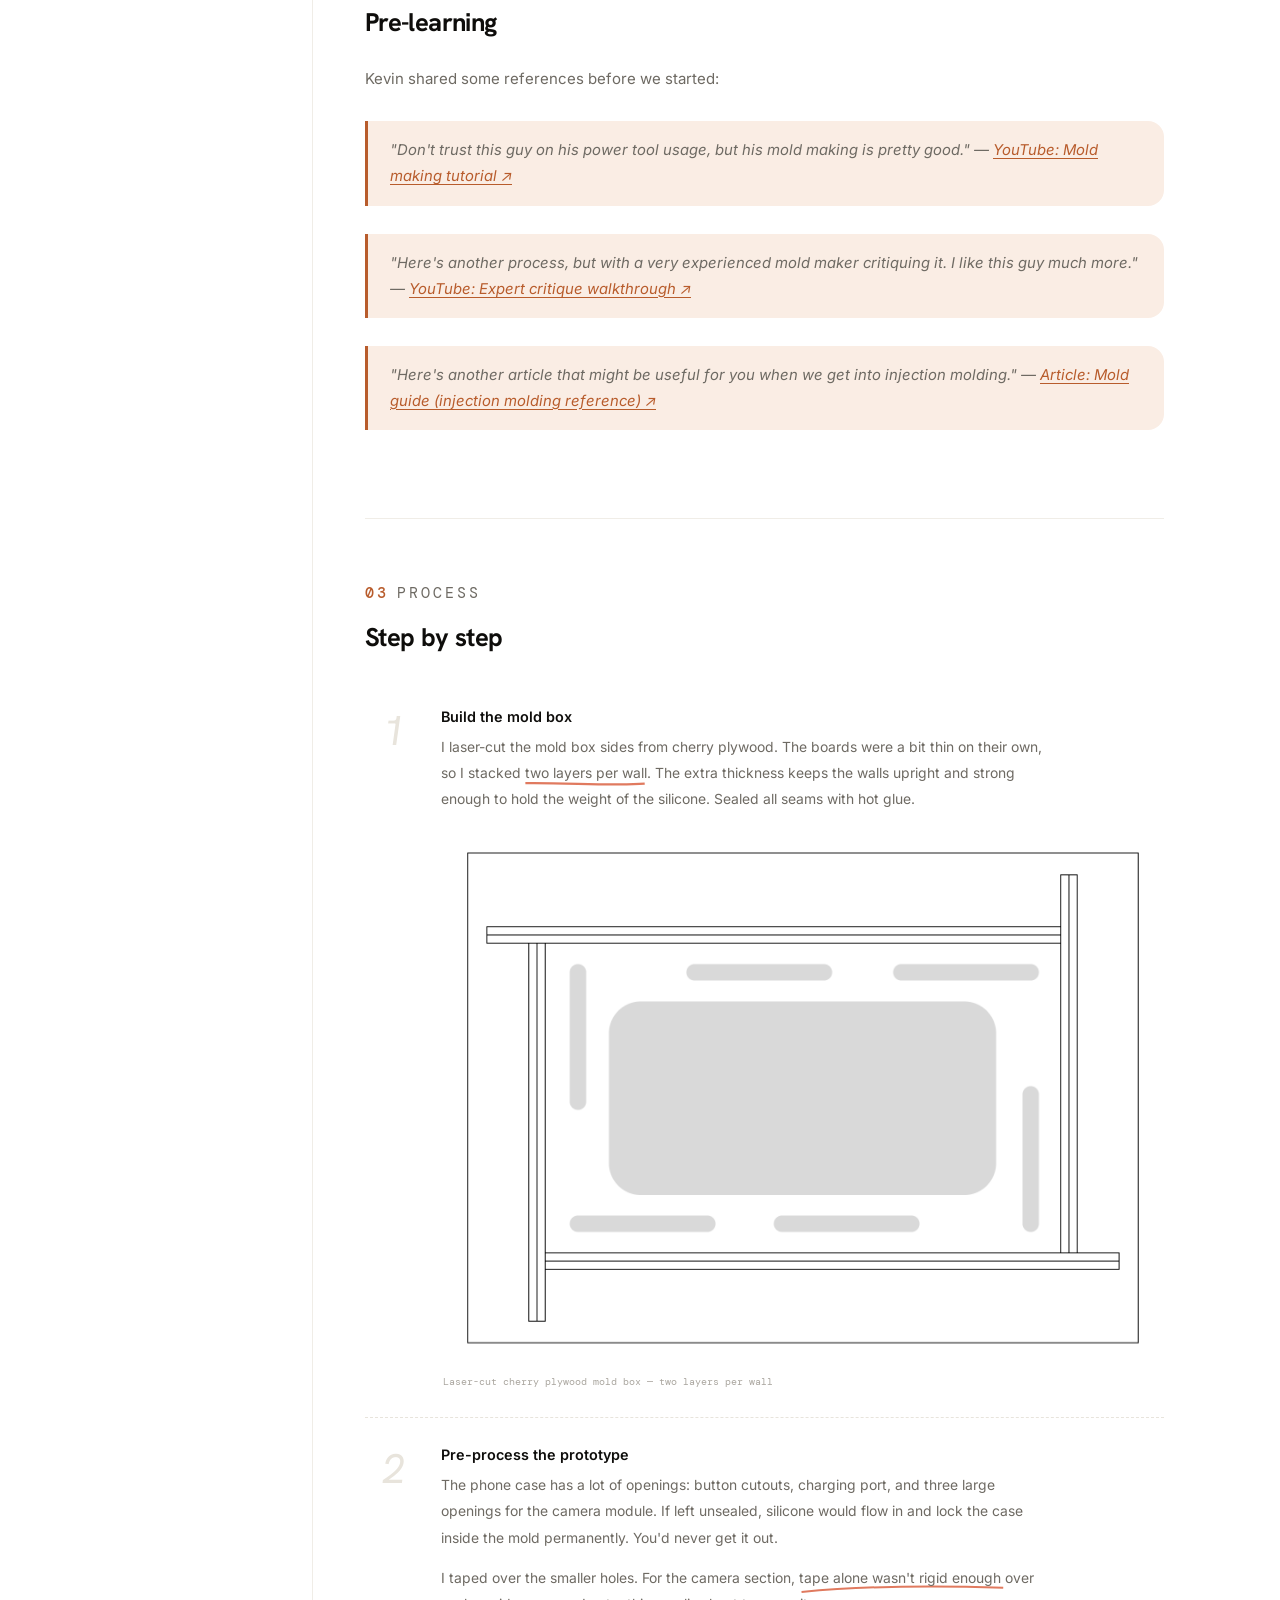
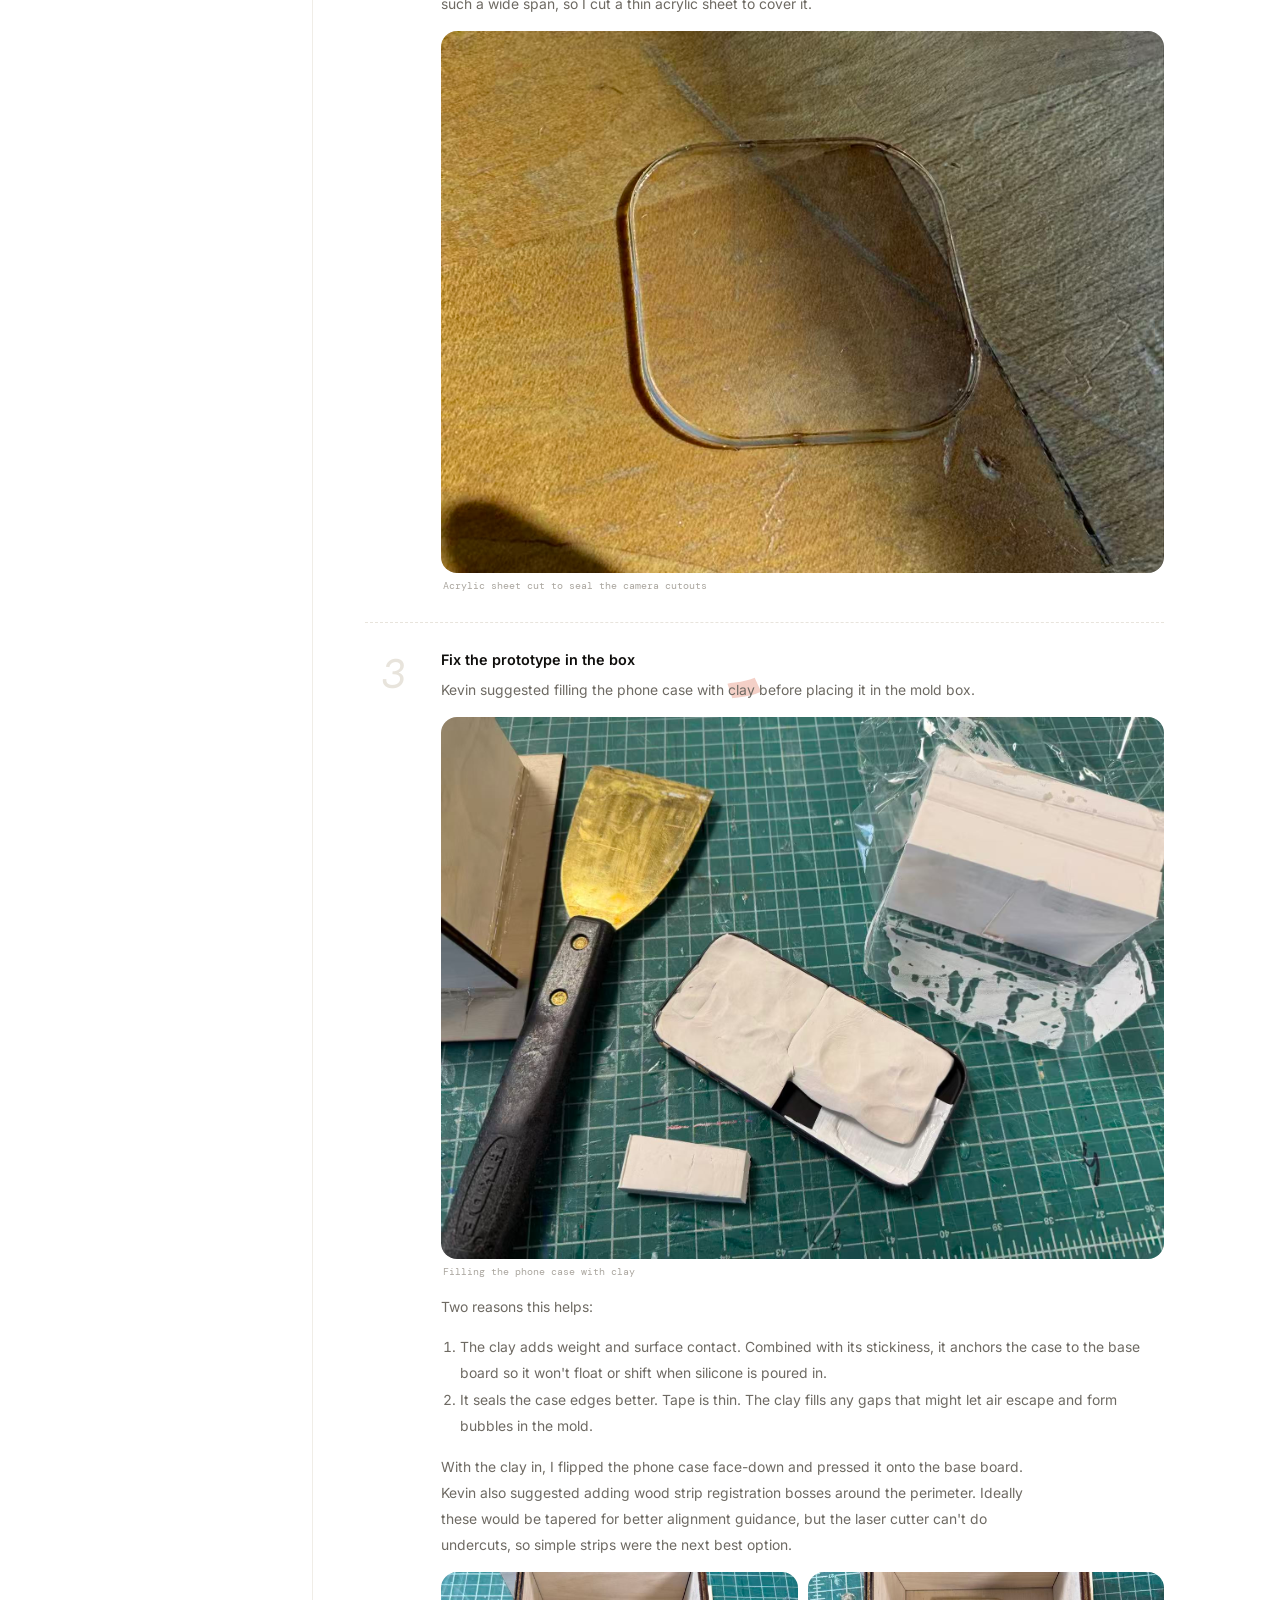
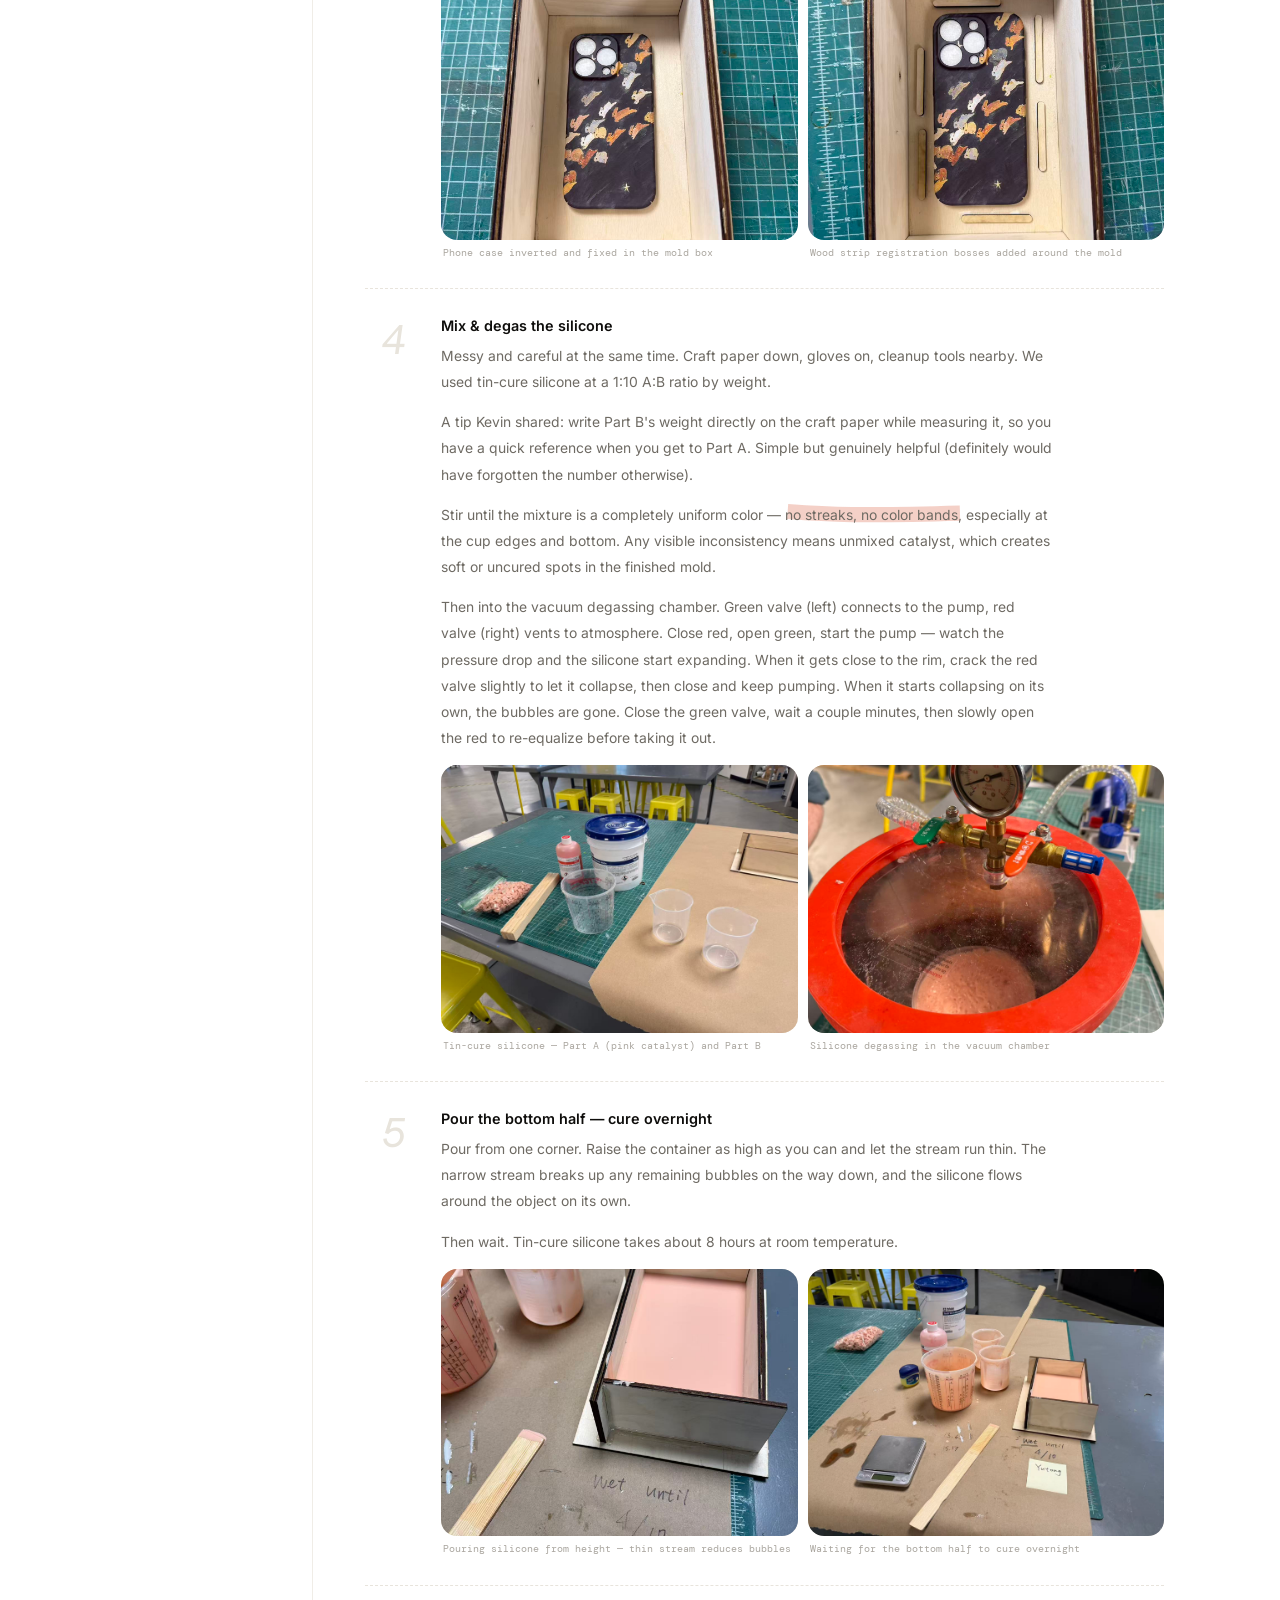
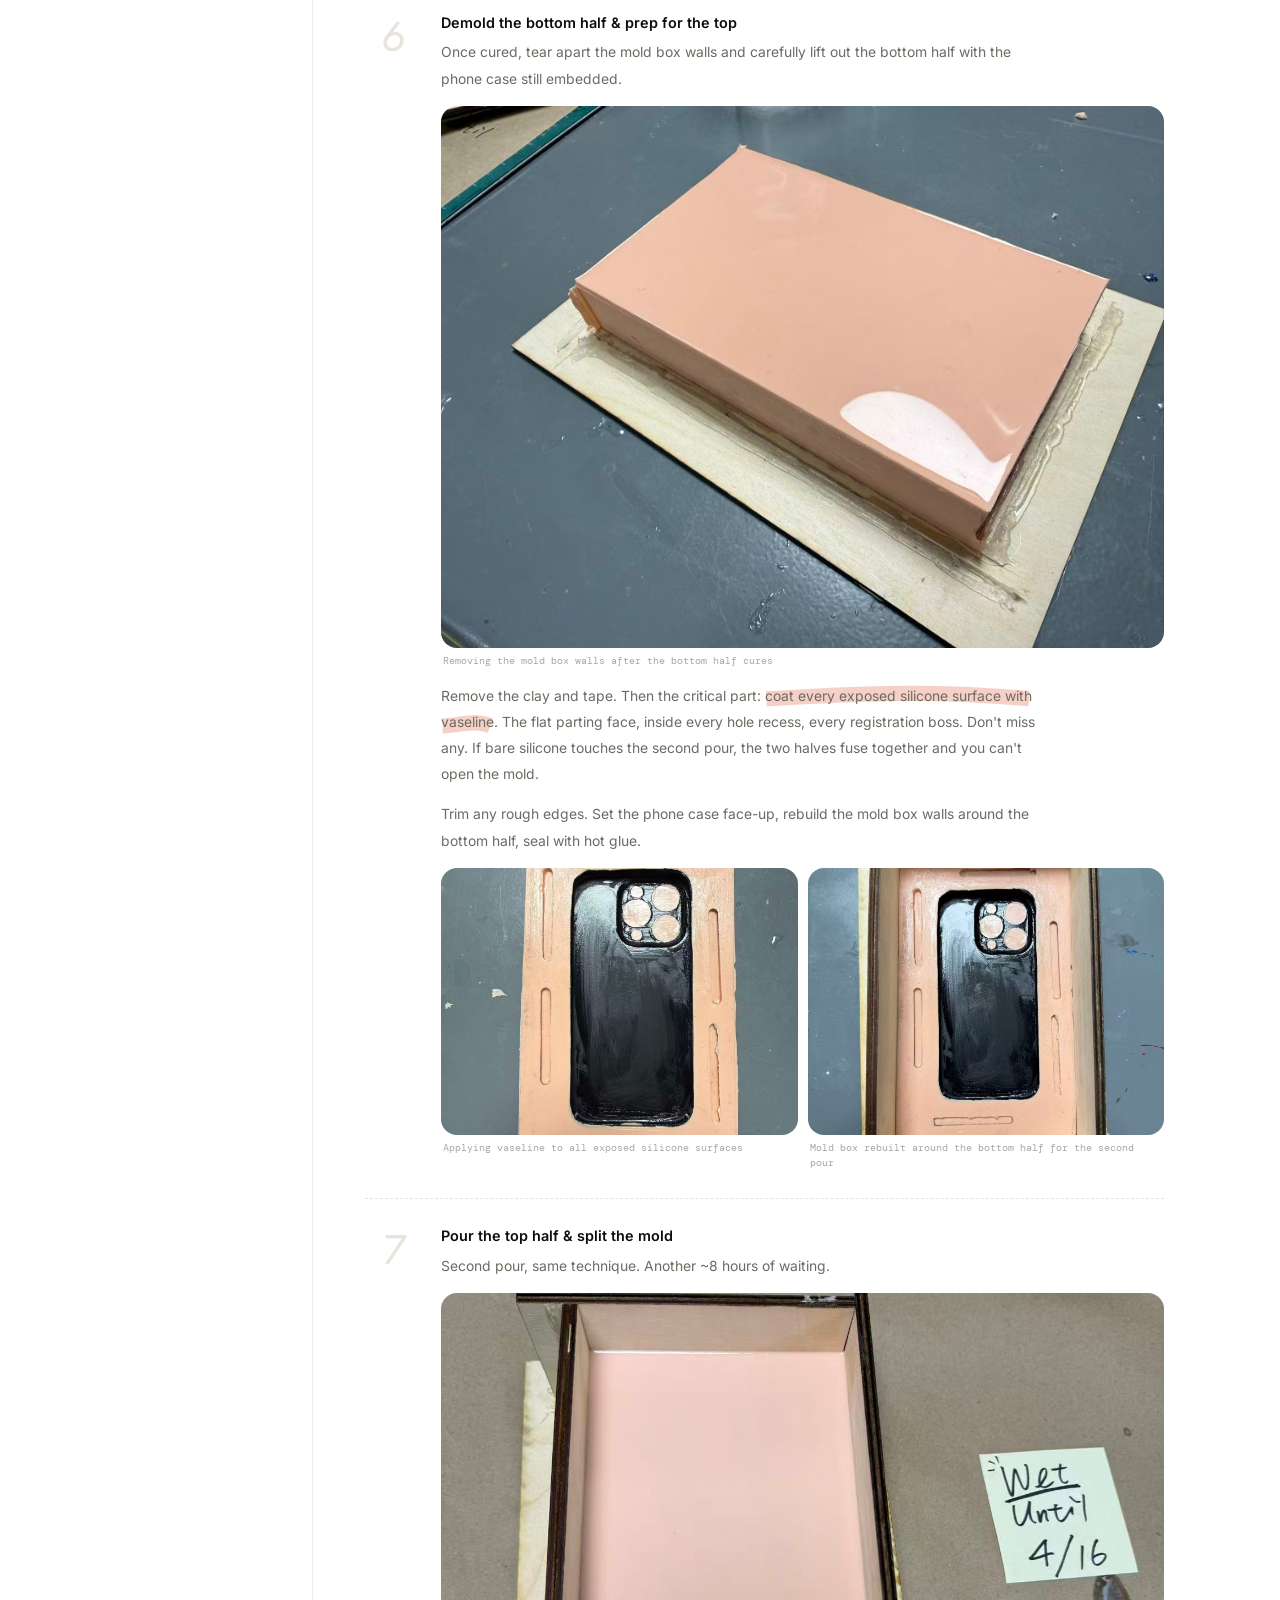
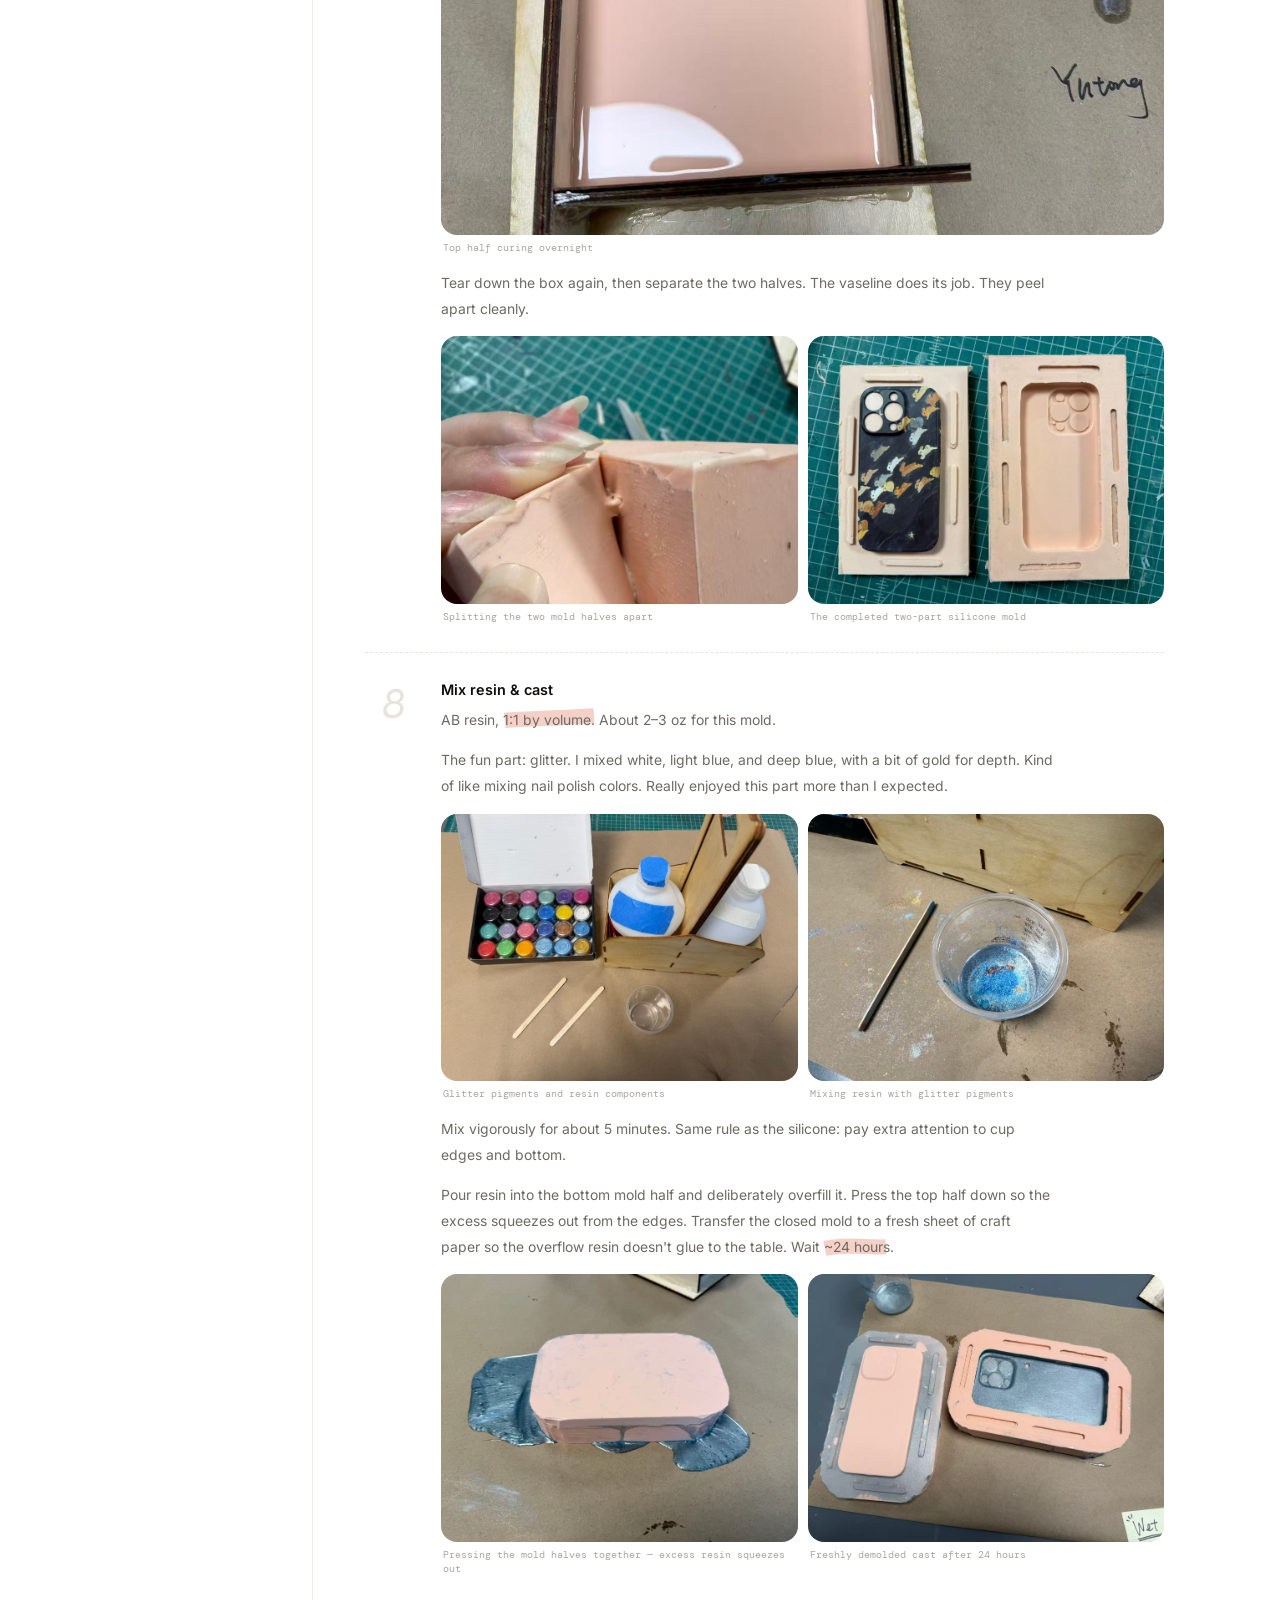
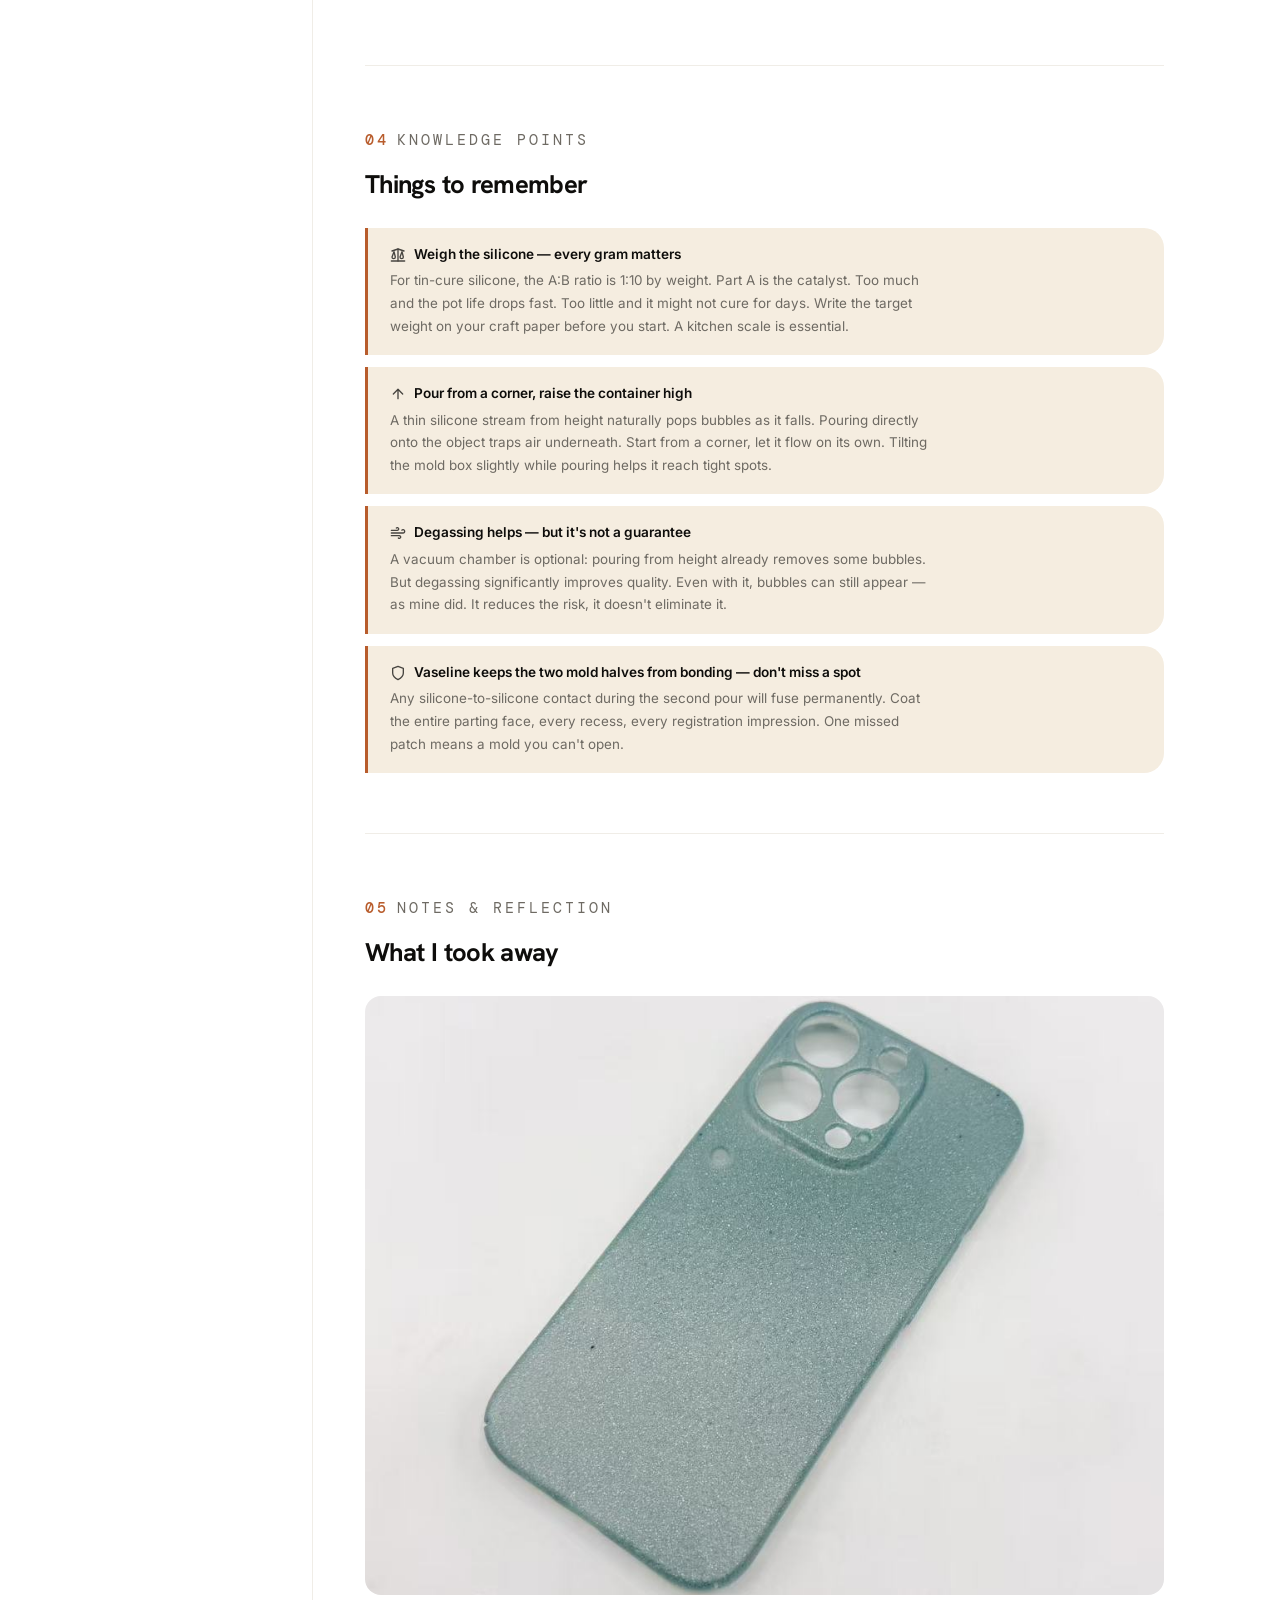
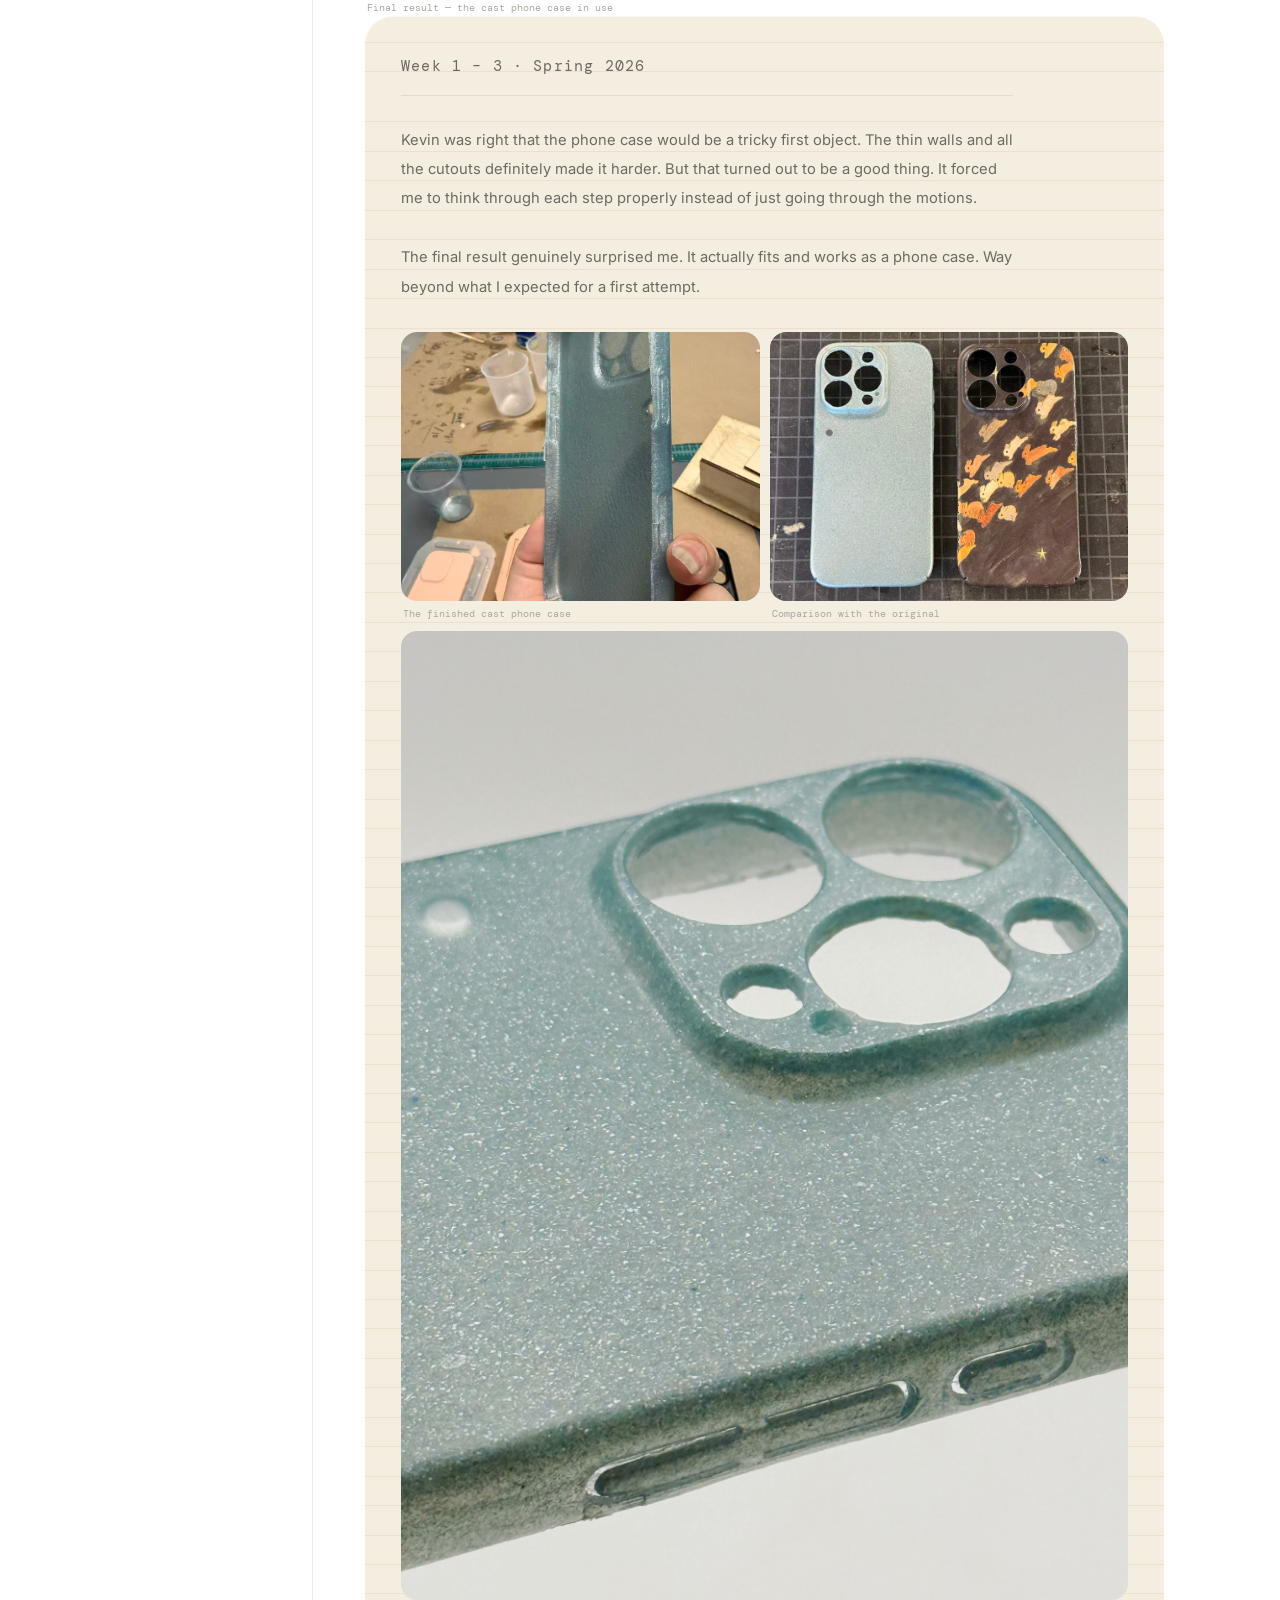
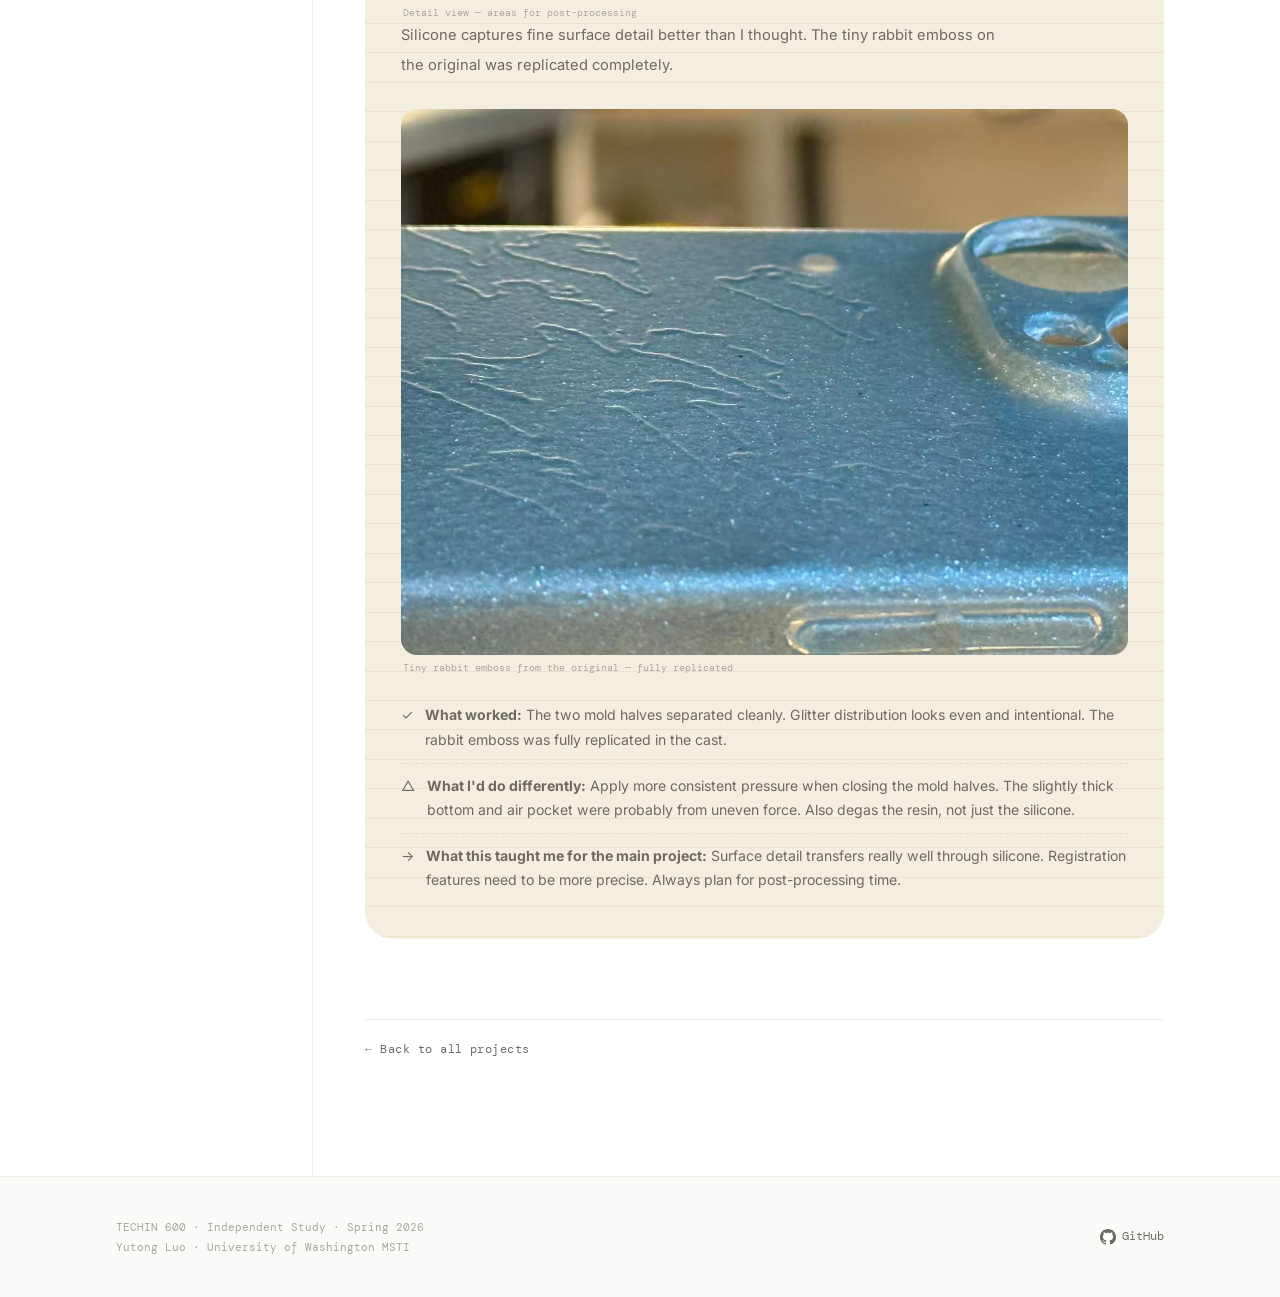
==== commit 0f837ea9: "Project 01: SVG icons, trim theory, fix clay/status/title/weeks, fix card layout - Replace all emoji" ====
--- a/projects/01-silicone-mold/index.html
+++ b/projects/01-silicone-mold/index.html
@@ -3,8 +3,8 @@
 <head>
   <meta charset="UTF-8" />
   <meta name="viewport" content="width=device-width, initial-scale=1.0" />
-  <title>Project 01: Silicone Mold Experiment — TECHIN 600</title>
-  <meta name="description" content="Making a two-part silicone mold from an existing phone case. Week 1–2 of TECHIN 600 Independent Study." />
+  <title>Project 01: Silicone Mold Experiment — Phone Case — TECHIN 600</title>
+  <meta name="description" content="Making a two-part silicone mold from an existing phone case. Week 1–3 of TECHIN 600 Independent Study." />
   <link rel="stylesheet" href="../../assets/css/style.css" />
   <link rel="preconnect" href="https://fonts.googleapis.com" />
   <link rel="preconnect" href="https://fonts.gstatic.com" crossorigin />
@@ -38,11 +38,11 @@
 <!-- ====== PROJECT HERO ====== -->
 <section class="project-hero">
   <div class="container">
-    <p class="project-hero-kicker">Project 01 · Week 1 – 2</p>
-    <h1 class="project-hero-title">Silicone Mold<br>Experiment</h1>
+    <p class="project-hero-kicker">Project 01 · Week 1 – 3</p>
+    <h1 class="project-hero-title">Silicone Mold Experiment<br>— Phone Case</h1>
     <p class="project-hero-subtitle">Making a two-part silicone mold from an existing phone case before starting the main enclosure project</p>
     <div class="project-hero-meta">
-      <span class="meta-tag"><span>Status</span> Complete</span>
+      <span class="meta-tag"><span>Status</span> In Progress</span>
       <span class="meta-tag"><span>Method</span> Two-part silicone mold</span>
       <span class="meta-tag"><span>Cast</span> Glitter resin</span>
     </div>
@@ -110,8 +110,14 @@
 
       <p class="content-section-label">Materials Used</p>
       <div class="overview-materials">
-        <span class="material-chip">🧪 Silicone</span>
-        <span class="material-chip">✨ Resin</span>
+        <span class="material-chip">
+          <svg width="13" height="13" viewBox="0 0 24 24" fill="none" stroke="currentColor" stroke-width="2" stroke-linecap="round" stroke-linejoin="round" aria-hidden="true"><path d="M9 3h6m-6 0v6l-4.5 9A2 2 0 0 0 6.3 21h11.4a2 2 0 0 0 1.8-3L15 9V3"/><line x1="6.7" y1="15" x2="17.3" y2="15"/></svg>
+          Silicone
+        </span>
+        <span class="material-chip">
+          <svg width="13" height="13" viewBox="0 0 24 24" fill="none" stroke="currentColor" stroke-width="2" stroke-linecap="round" stroke-linejoin="round" aria-hidden="true"><path d="M12 2.69l5.66 5.66a8 8 0 1 1-11.31 0z"/></svg>
+          Resin
+        </span>
       </div>
     </section>
 
@@ -138,33 +144,6 @@
         "Here's another article that might be useful for you when we get into injection molding."
         — <a href="https://www.techkits.com/pages/faqs/mold_guide.pdf" target="_blank" rel="noopener">Article: Mold guide (injection molding reference) ↗</a>
       </blockquote>
-
-      <p>
-        <strong>Tin-cure vs. platinum-cure silicone.</strong> We used tin-cure. It's cheaper and
-        easier to find. It does shrink slightly over time, but for a learning exercise it's totally
-        fine. Platinum-cure is the better choice for production work where dimensional accuracy matters.
-      </p>
-
-      <p>
-        <strong>The mixing ratio matters a lot.</strong> Tin-cure silicone is A:B = <span class="mark-highlight">1:10 by weight</span>.
-        Part A is the catalyst, dyed pink by the manufacturer so you can visually check if mixing is
-        uniform. Add too much and the pot life drops fast. Add too little and it might not cure for days.
-        Get the ratio right and you have about <span class="mark-highlight">40 minutes</span> to work.
-      </p>
-
-      <p>
-        <strong>Degassing removes trapped air.</strong> Before pouring, the mixed silicone goes into
-        a vacuum chamber. As pressure drops, trapped bubbles expand and rise to the surface. The
-        silicone visibly expands to several times its volume. You release pressure every now and then
-        to prevent it overflowing. When it starts collapsing on its own without venting, the air is out.
-      </p>
-
-      <p>
-        <strong>Resin basics.</strong> Two-part resin cures by chemical reaction, not evaporation.
-        Mix ratio must be <span class="mark-circle">exact</span> — 1:1 by volume for this resin.
-        Pot life is short, so once you start mixing, move with intention.
-        <span class="mark-highlight">Incomplete mixing and trapped air bubbles are the main failure modes.</span>
-      </p>
     </section>
 
     <!-- ---- SECTION 03: PROCESS ---- -->
@@ -229,14 +208,14 @@
           <div class="step-body">
             <h4>Fix the prototype in the box</h4>
             <p>
-              Kevin suggested filling the phone case with <span class="mark-highlight">oil-based modeling clay</span> before placing it in the mold box.
+              Kevin suggested filling the phone case with <span class="mark-highlight">clay</span> before placing it in the mold box.
             </p>
             <div class="photo-grid photo-grid--1">
               <figure>
                 <div class="photo-item" data-caption="Filling the phone case with oil-based clay">
-                  <img src="clay.png" alt="Phone case filled with oil-based modeling clay" loading="lazy" />
-                </div>
-                <figcaption>Filling the phone case with oil-based clay</figcaption>
+                  <img src="clay.png" alt="Phone case filled with clay" loading="lazy" />
+                </div>
+                <figcaption>Filling the phone case with clay</figcaption>
               </figure>
             </div>
             <p>Two reasons this helps:</p>
@@ -490,7 +469,7 @@
       <div class="knowledge-list">
 
         <div class="knowledge-card">
-          <h4>⚖️ Weigh the silicone — every gram matters</h4>
+          <h4><svg class="card-icon" width="16" height="16" viewBox="0 0 24 24" fill="none" stroke="currentColor" stroke-width="2" stroke-linecap="round" stroke-linejoin="round" aria-hidden="true"><line x1="12" y1="3" x2="12" y2="21"/><path d="M3 6l9-3 9 3"/><path d="M6 7l-3 8a2.5 2.5 0 0 0 5 0z"/><path d="M18 7l-3 8a2.5 2.5 0 0 0 5 0z"/><line x1="2" y1="21" x2="22" y2="21"/></svg> Weigh the silicone — every gram matters</h4>
           <p>
             For tin-cure silicone, the A:B ratio is 1:10 by weight. Part A is the catalyst. Too
             much and the pot life drops fast. Too little and it might not cure for days. Write the
@@ -499,7 +478,7 @@
         </div>
 
         <div class="knowledge-card">
-          <h4>⬆️ Pour from a corner, raise the container high</h4>
+          <h4><svg class="card-icon" width="16" height="16" viewBox="0 0 24 24" fill="none" stroke="currentColor" stroke-width="2" stroke-linecap="round" stroke-linejoin="round" aria-hidden="true"><line x1="12" y1="19" x2="12" y2="5"/><polyline points="5 12 12 5 19 12"/></svg> Pour from a corner, raise the container high</h4>
           <p>
             A thin silicone stream from height naturally pops bubbles as it falls. Pouring directly
             onto the object traps air underneath. Start from a corner, let it flow on its own.
@@ -508,7 +487,7 @@
         </div>
 
         <div class="knowledge-card">
-          <h4>💨 Degassing helps — but it's not a guarantee</h4>
+          <h4><svg class="card-icon" width="16" height="16" viewBox="0 0 24 24" fill="none" stroke="currentColor" stroke-width="2" stroke-linecap="round" stroke-linejoin="round" aria-hidden="true"><path d="M9.59 4.59A2 2 0 1 1 11 8H2m10.59 11.41A2 2 0 1 0 14 16H2m15.73-8.27A2.5 2.5 0 1 1 19.5 12H2"/></svg> Degassing helps — but it's not a guarantee</h4>
           <p>
             A vacuum chamber is optional: pouring from height already removes some bubbles. But
             degassing significantly improves quality. Even with it, bubbles can still appear — as
@@ -517,7 +496,7 @@
         </div>
 
         <div class="knowledge-card">
-          <h4>🛡️ Vaseline keeps the two mold halves from bonding — don't miss a spot</h4>
+          <h4><svg class="card-icon" width="16" height="16" viewBox="0 0 24 24" fill="none" stroke="currentColor" stroke-width="2" stroke-linecap="round" stroke-linejoin="round" aria-hidden="true"><path d="M12 22s8-4 8-10V5l-8-3-8 3v7c0 6 8 10 8 10z"/></svg> Vaseline keeps the two mold halves from bonding — don't miss a spot</h4>
           <p>
             Any silicone-to-silicone contact during the second pour will fuse permanently. Coat the
             entire parting face, every recess, every registration impression. One missed patch means
@@ -547,7 +526,7 @@
 
       <div class="notes-section-inner">
         <div class="notes-content">
-          <p class="notes-date">Week 1 – 2 · Spring 2026</p>
+          <p class="notes-date">Week 1 – 3 · Spring 2026</p>
 
           <p>
             Kevin was right that the phone case would be a tricky first object. The thin walls and
--- a/assets/css/style.css
+++ b/assets/css/style.css
@@ -340,14 +340,14 @@
 }
 .project-card:hover .card-thumb img { transform: scale(1.04); }
 
-/* Card with full, uncropped image */
+/* Card with subject-safe crop — keeps phone case fully visible */
 .card-thumb--natural {
-  aspect-ratio: unset;
-  height: auto;
+  aspect-ratio: 4/3;
 }
 .card-thumb--natural img {
-  height: auto;
-  object-fit: contain;
+  width: 100%; height: 100%;
+  object-fit: cover;
+  object-position: center;
 }
 
 .card-thumb-placeholder {
@@ -633,6 +633,9 @@
 /* Materials */
 .overview-materials { display: flex; flex-wrap: wrap; gap: 8px; margin-top: 20px; }
 .material-chip {
+  display: inline-flex;
+  align-items: center;
+  gap: 5px;
   padding: 5px 13px;
   background: var(--bg-soft);
   border: 1px solid var(--border);
@@ -812,19 +815,7 @@
   align-items: center;
   gap: 8px;
 }
-.knowledge-card h4::before {
-  content: '!';
-  display: inline-flex;
-  align-items: center;
-  justify-content: center;
-  width: 16px; height: 16px;
-  background: var(--accent);
-  color: white;
-  border-radius: 50%;
-  font-size: 0.63rem;
-  font-weight: 700;
-  flex-shrink: 0;
-}
+.knowledge-card h4 .card-icon { flex-shrink: 0; opacity: 0.75; }
 .knowledge-card p { font-size: 0.84rem; color: var(--text-muted); line-height: 1.68; margin: 0; }
 
 /* Notes — ruled paper */
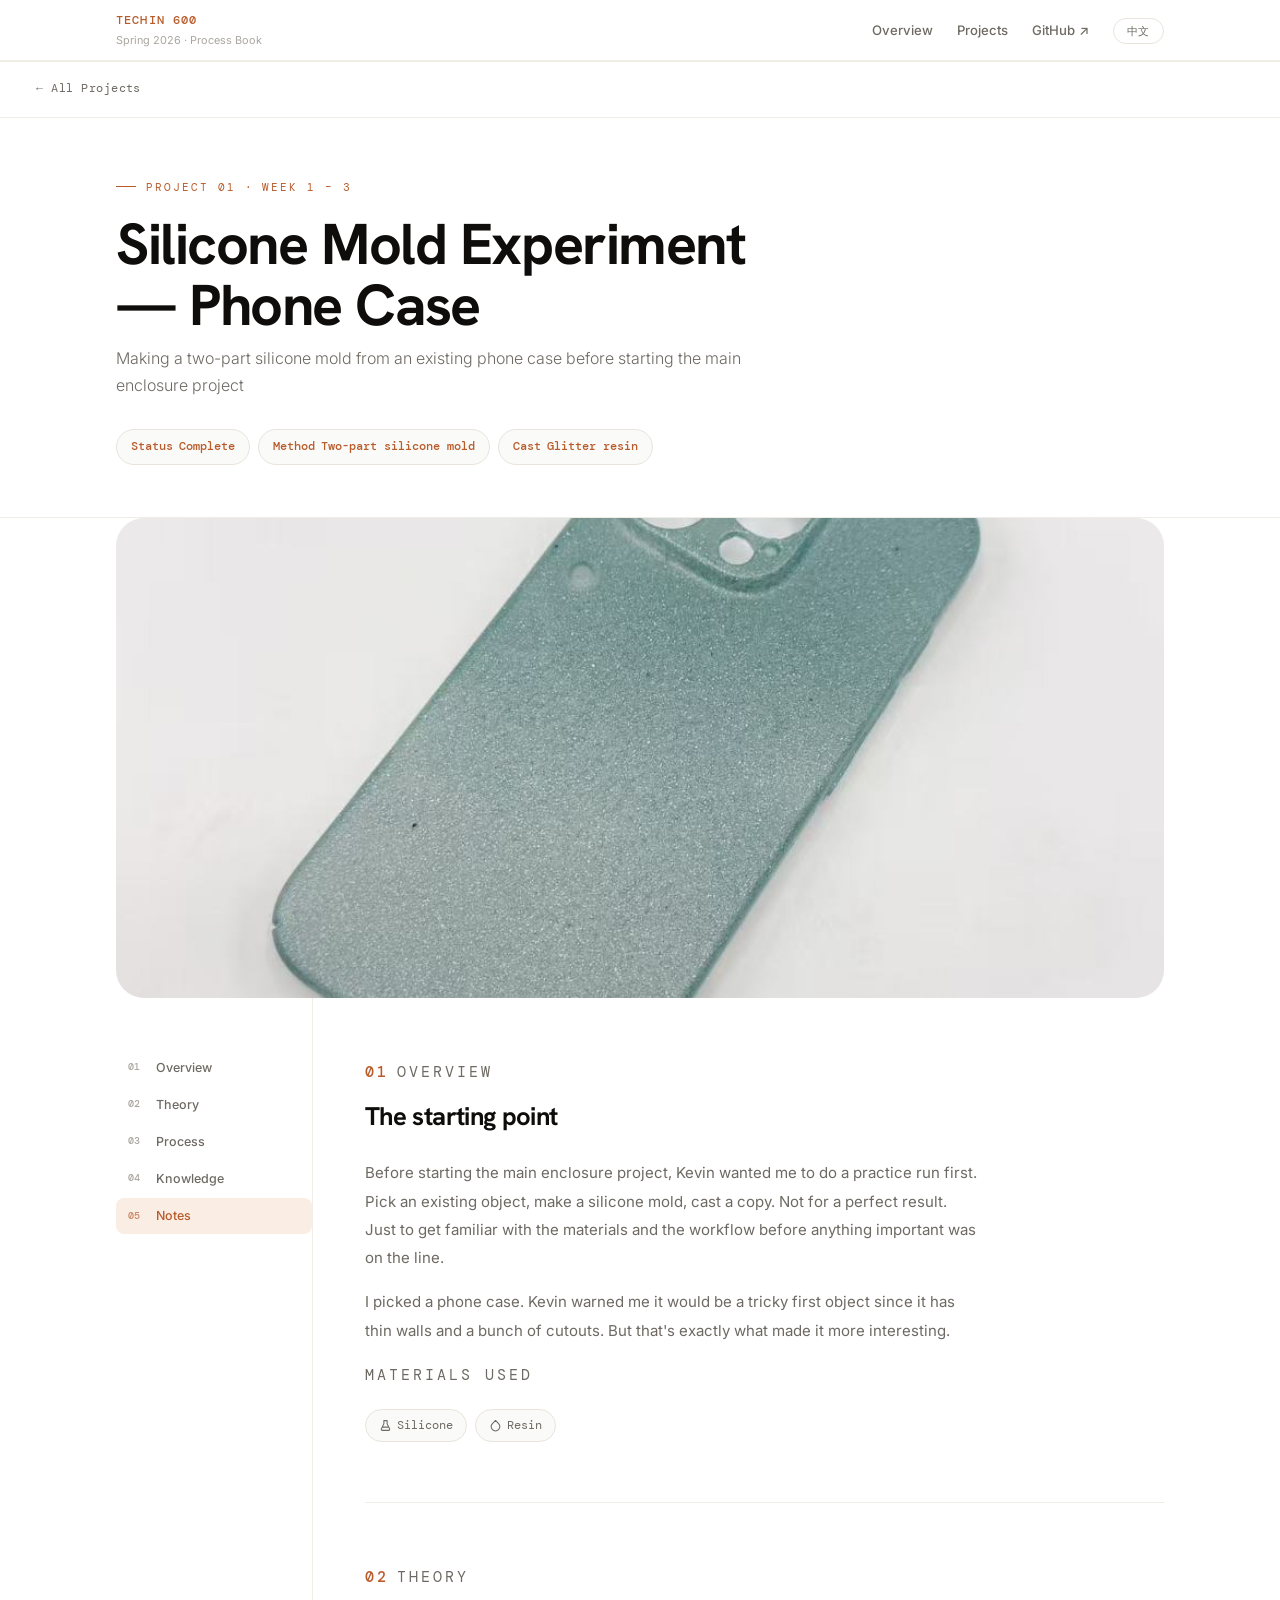
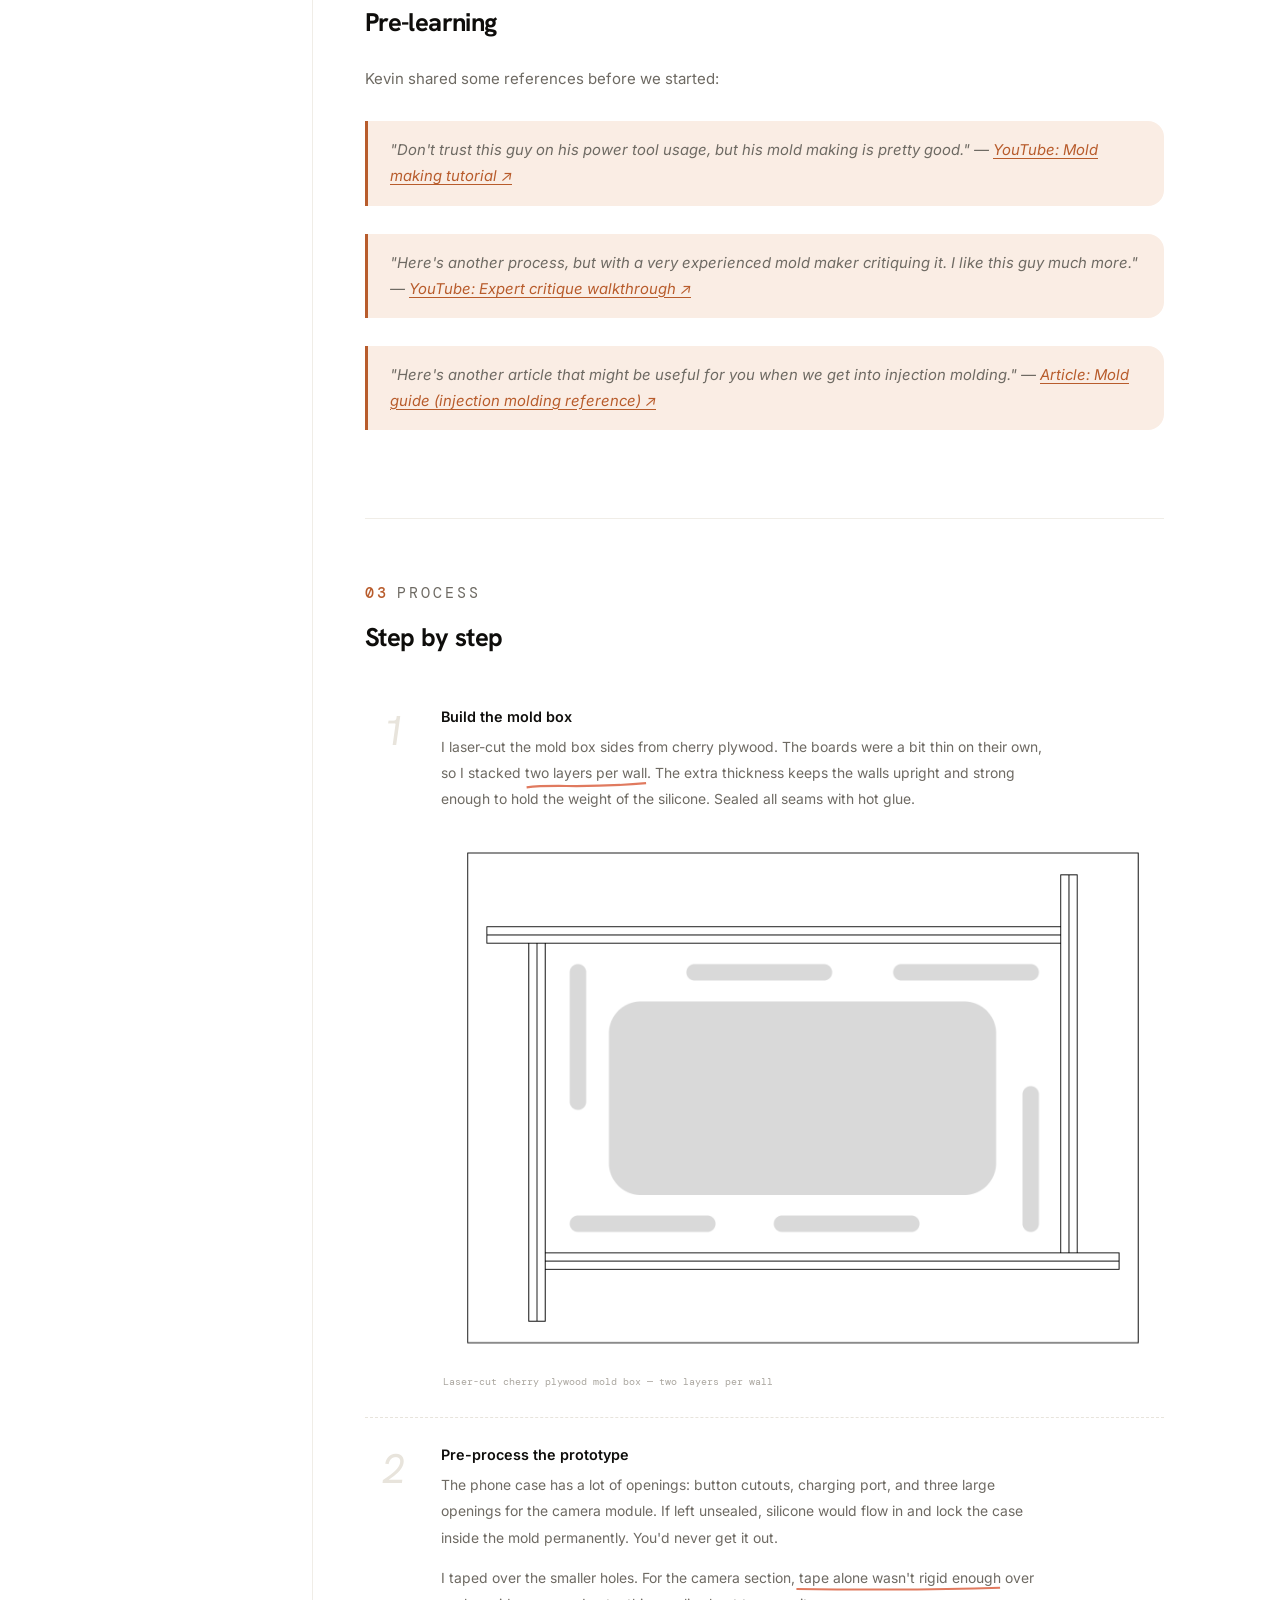
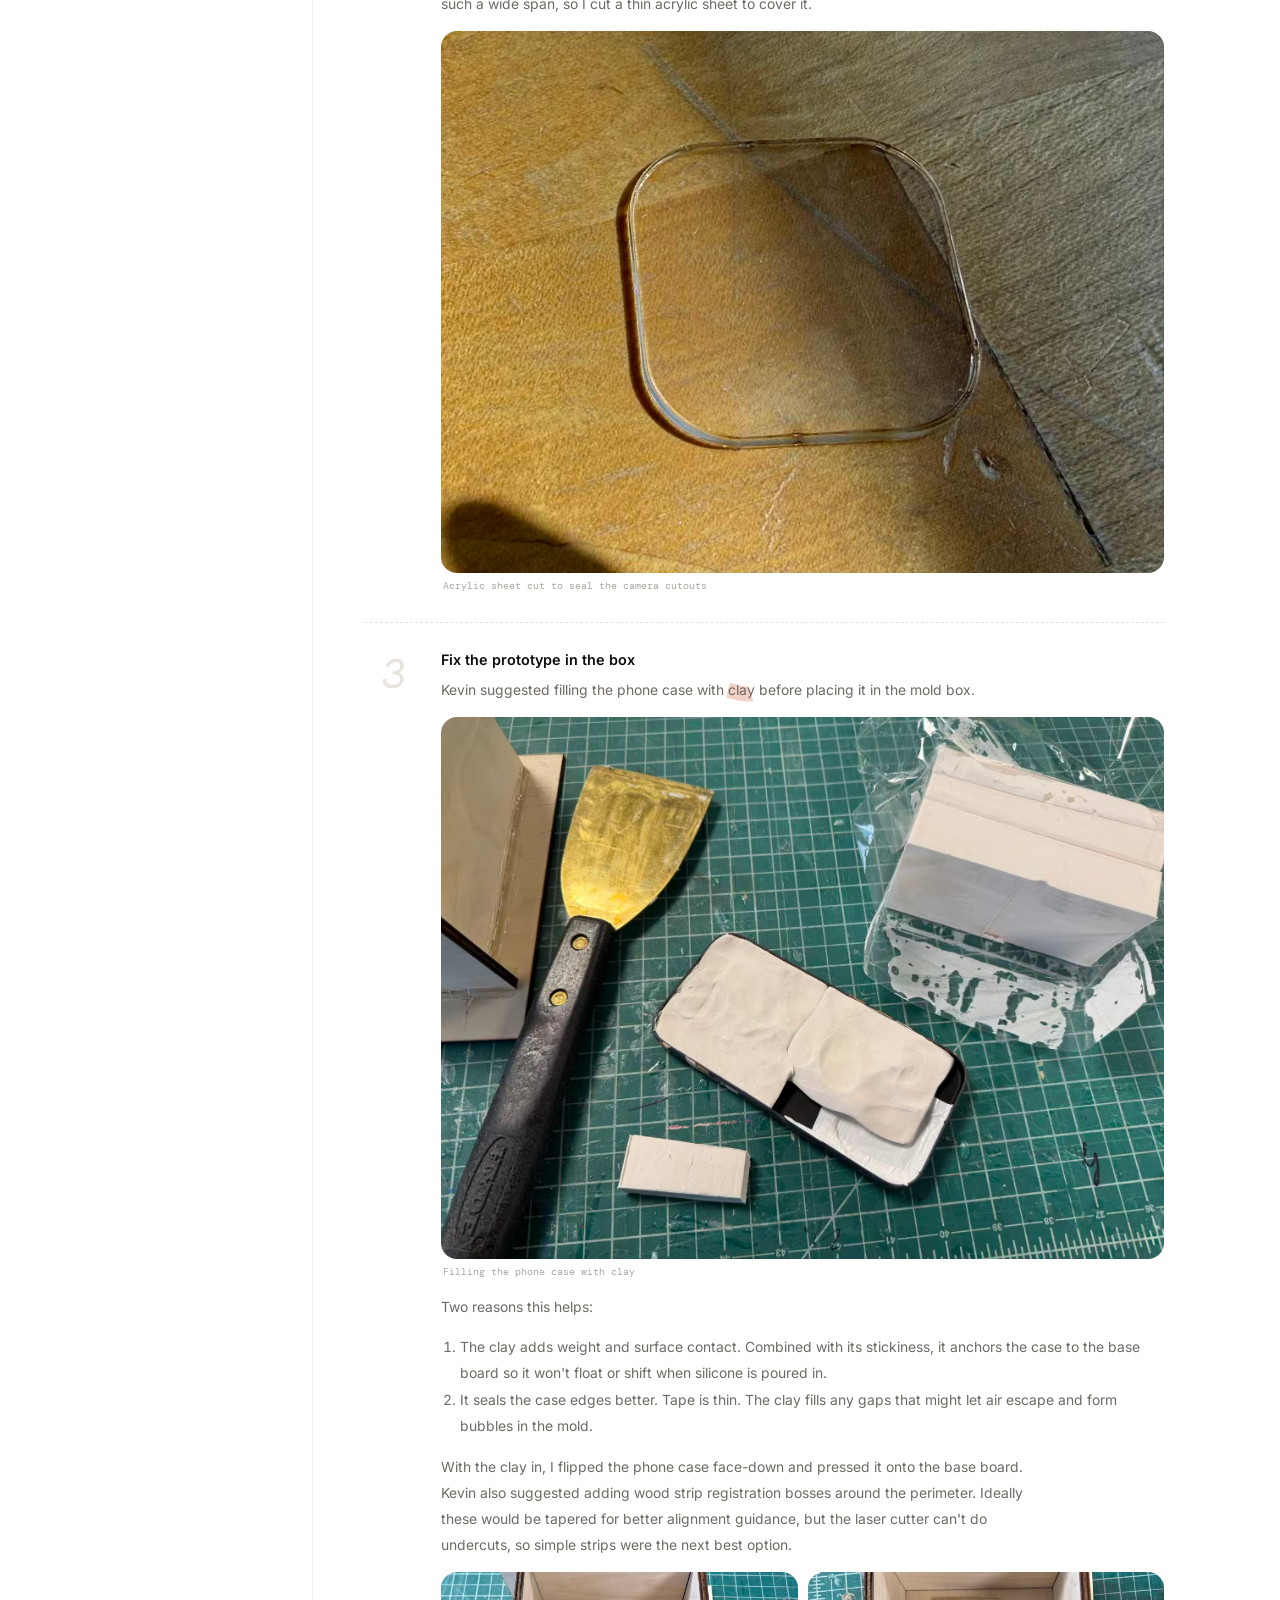
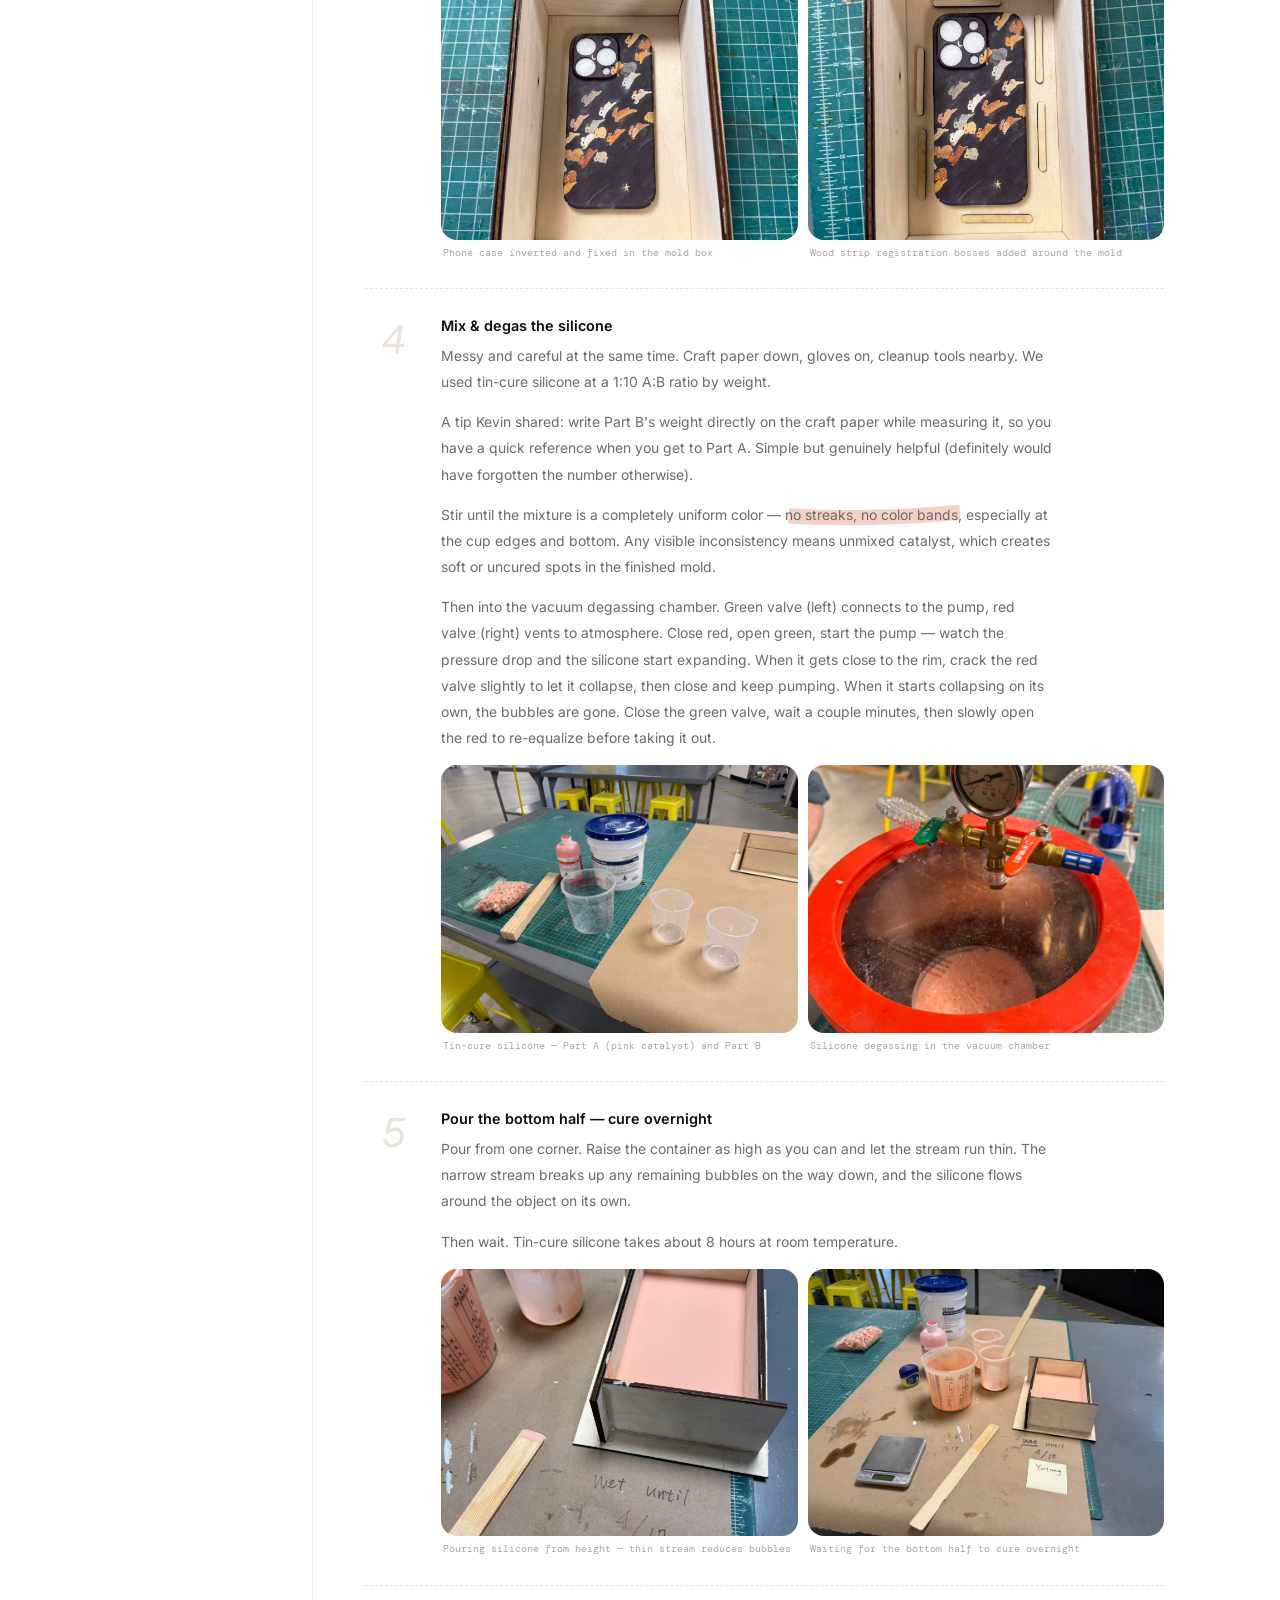
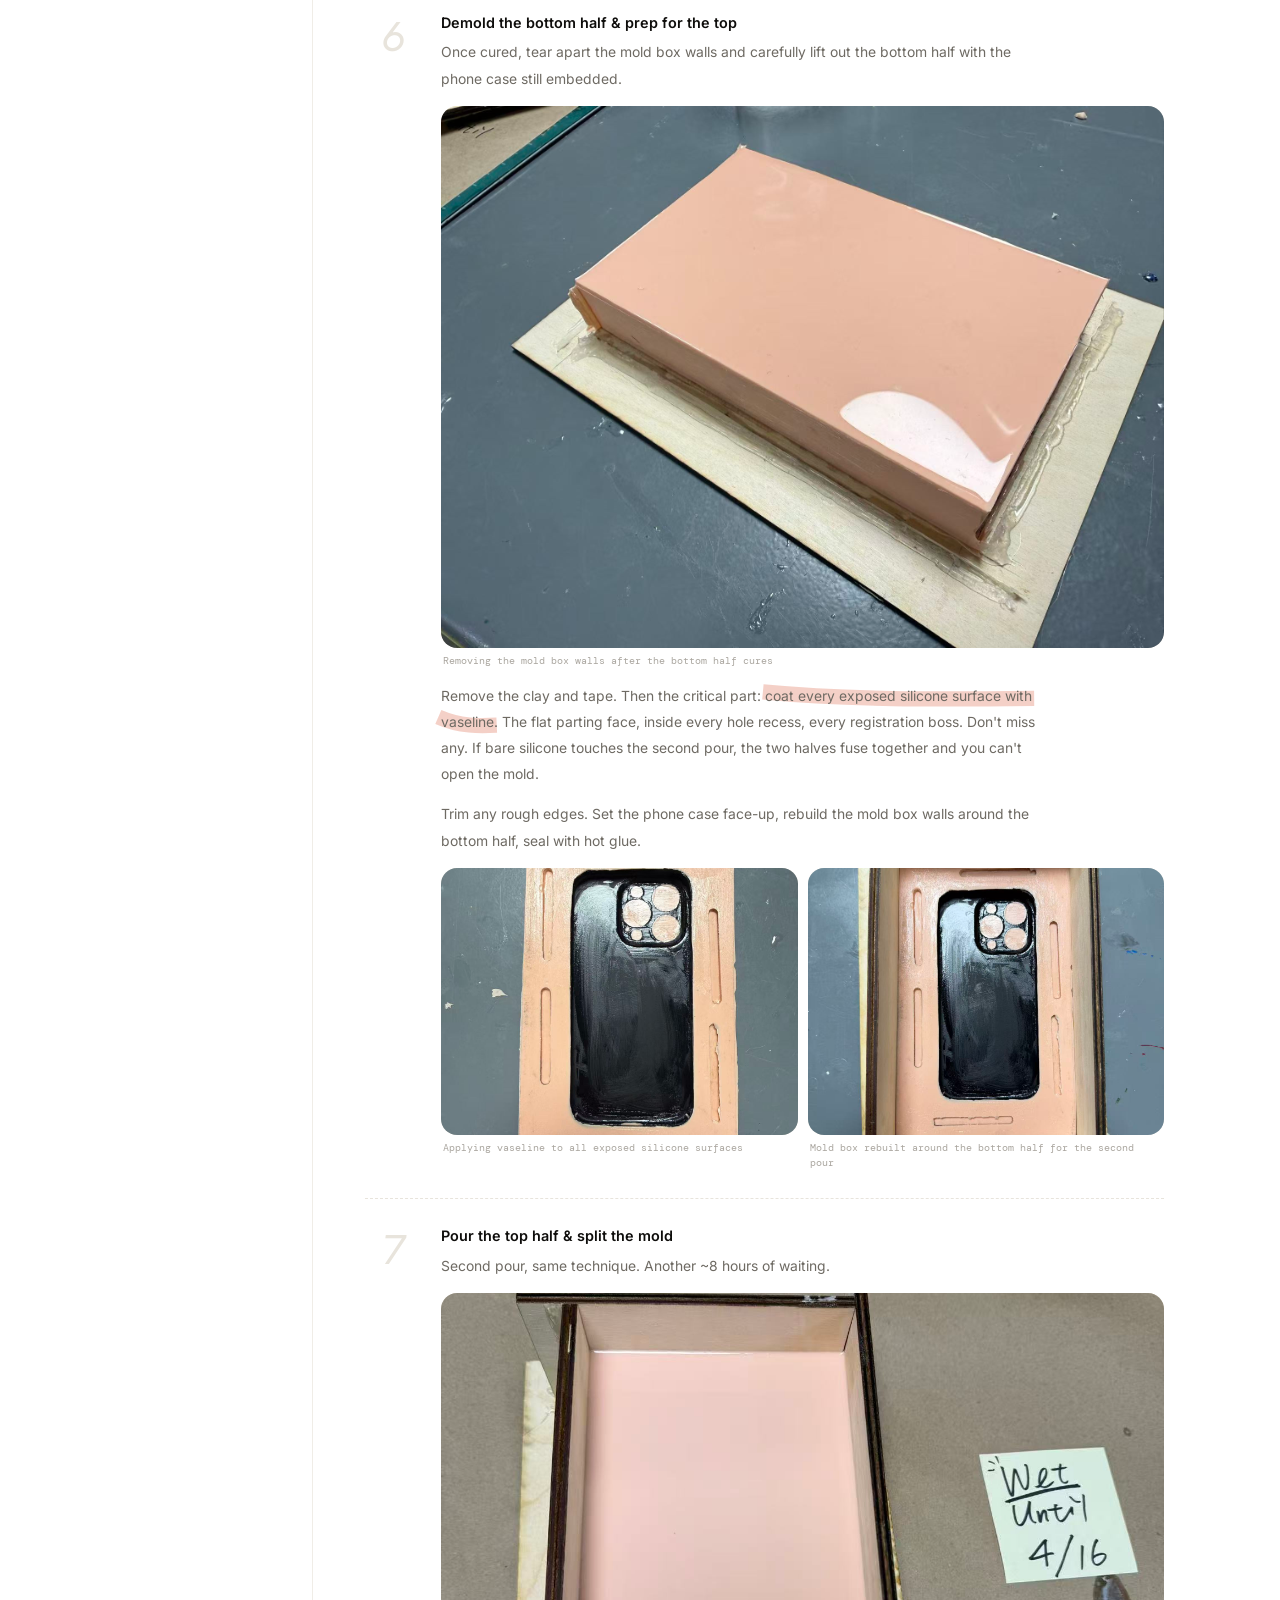
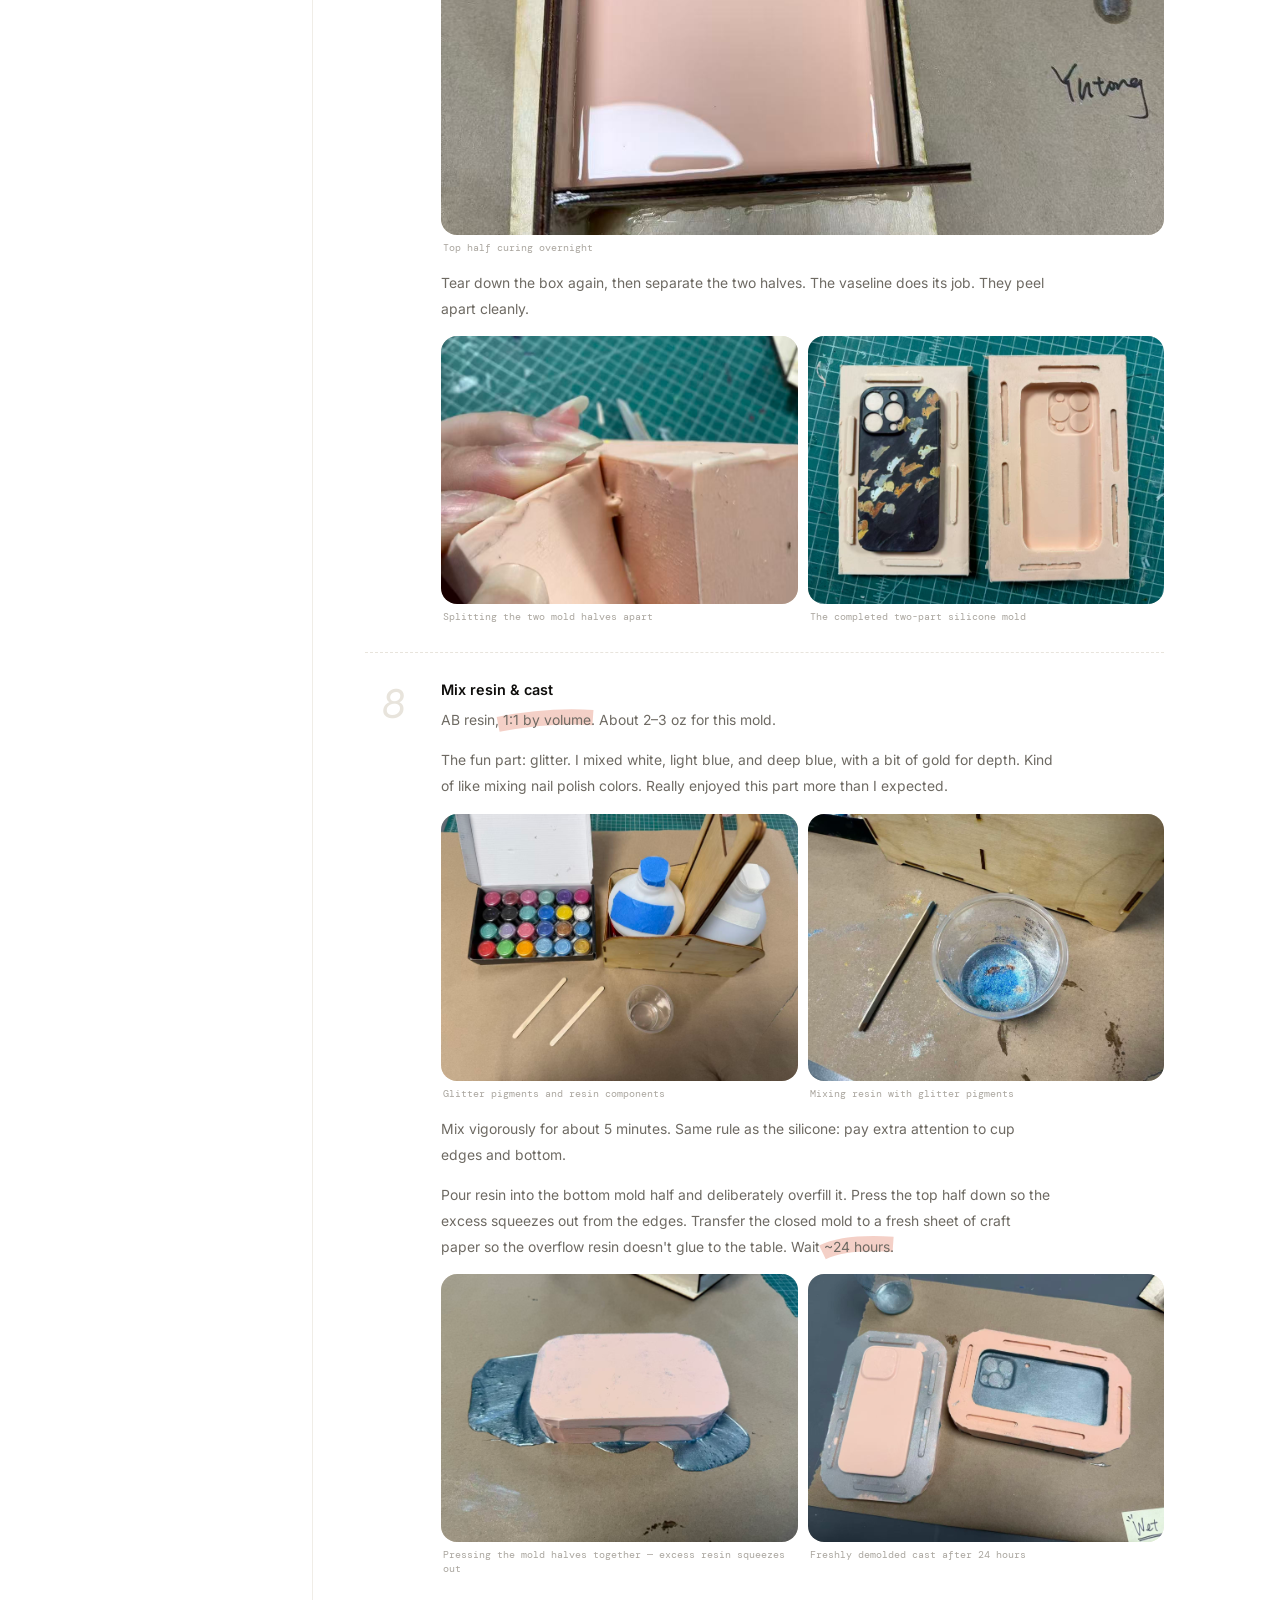
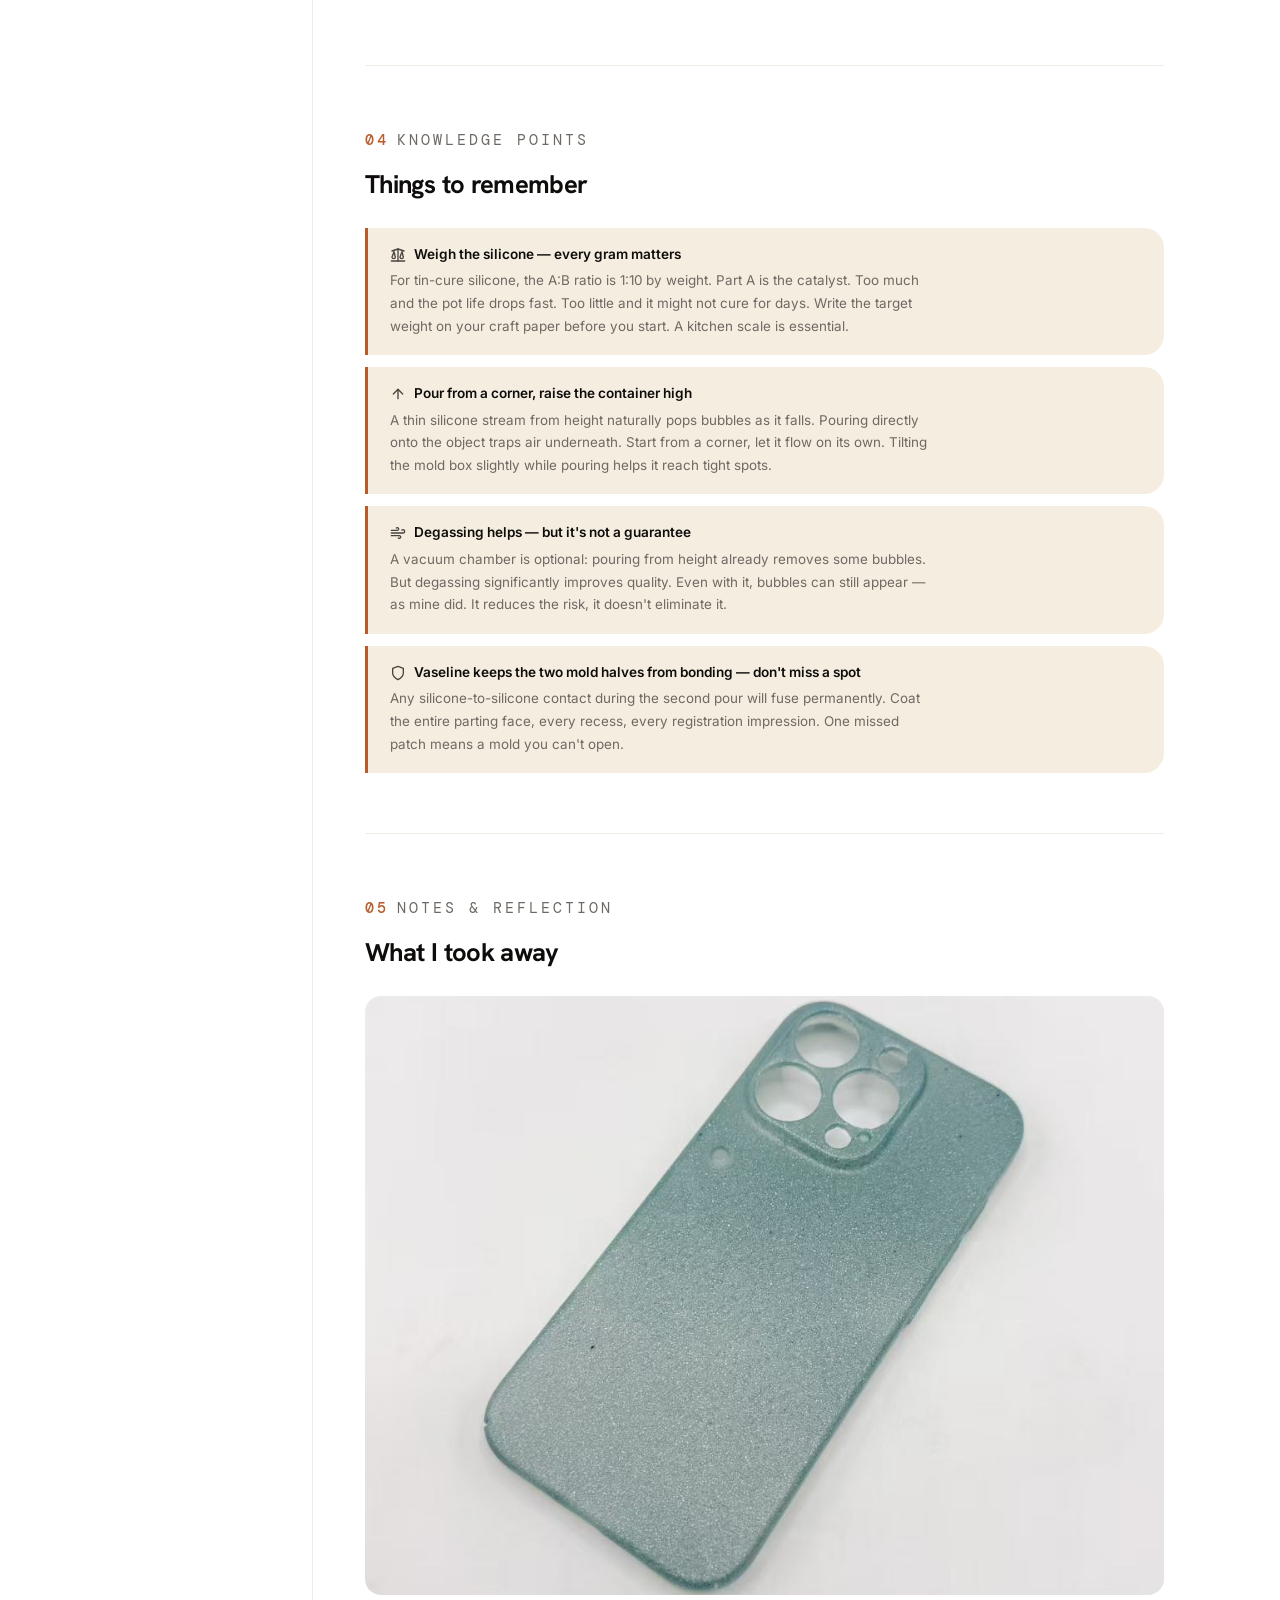
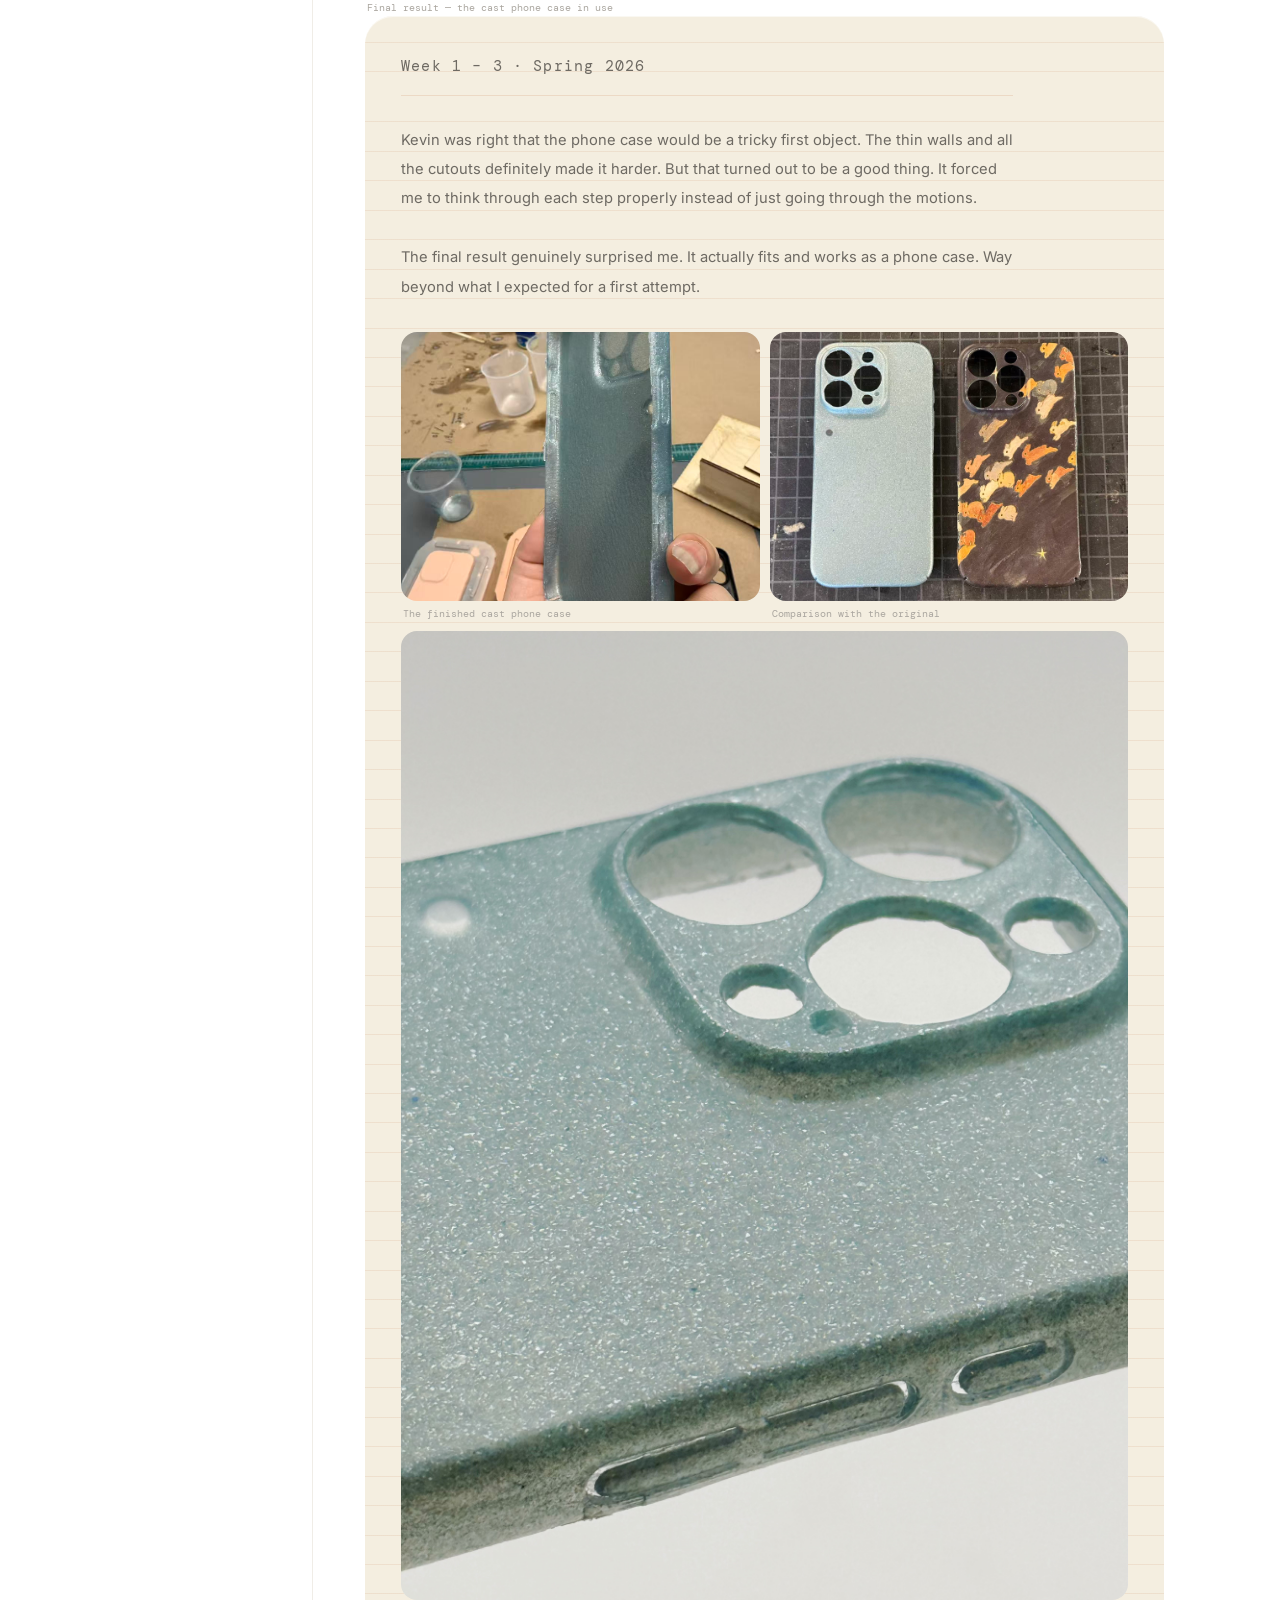
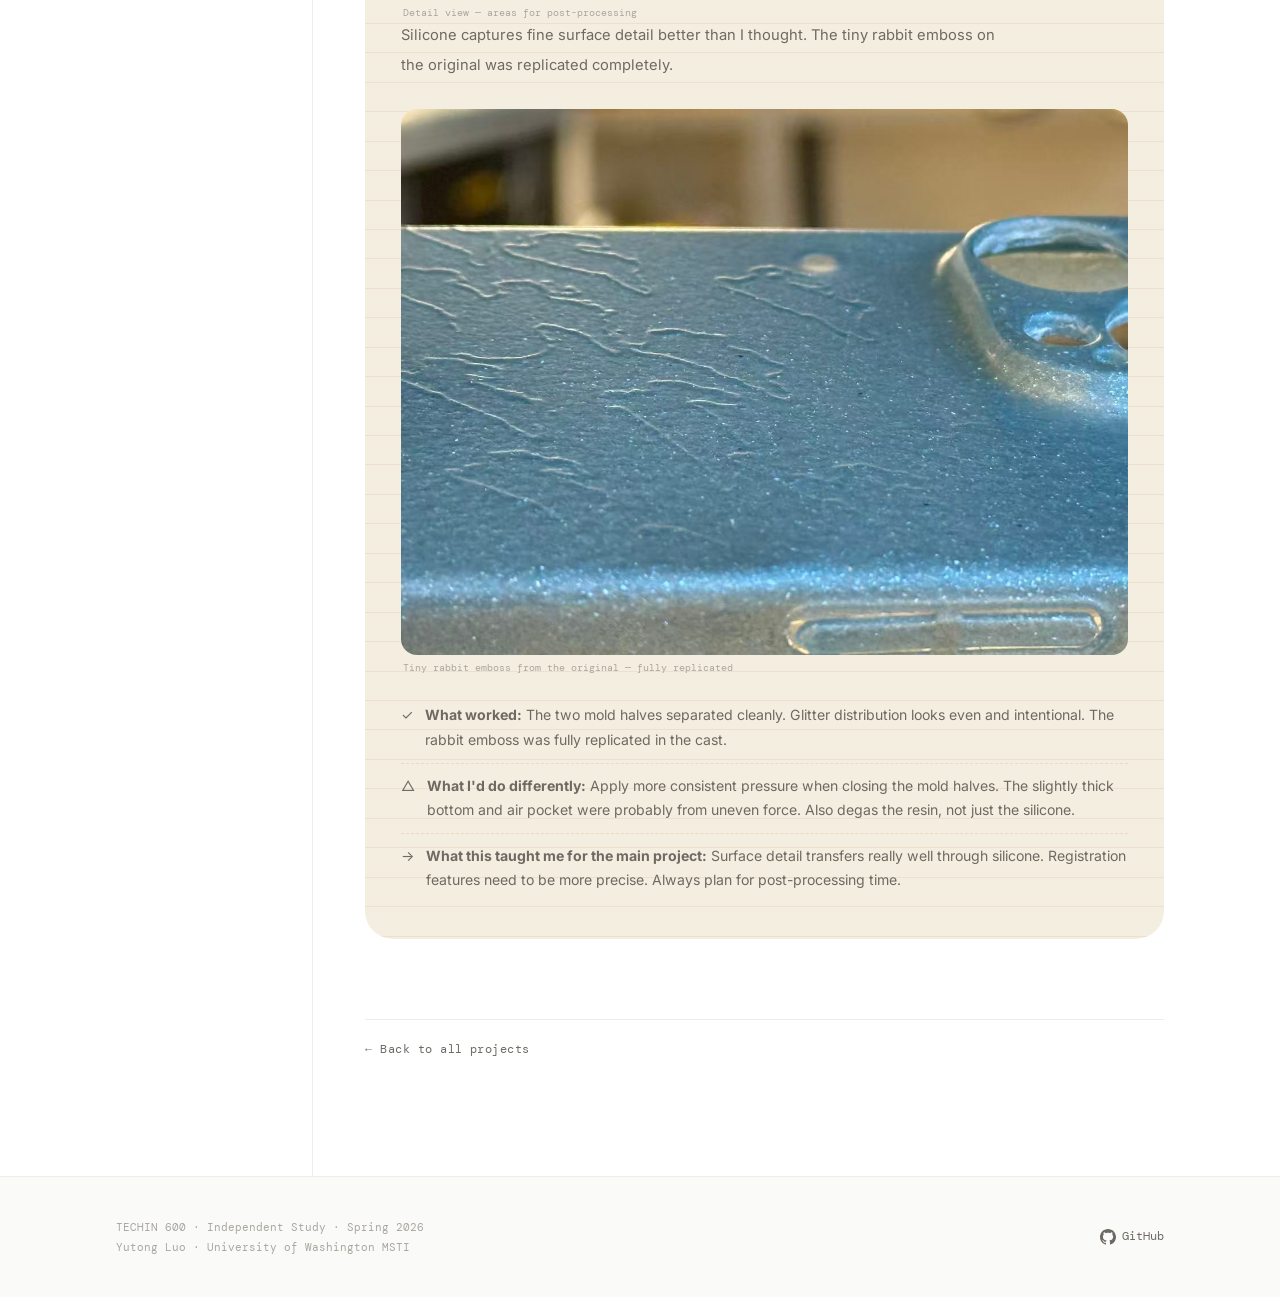
==== commit 78687d99: "Add Chinese/English language toggle across all pages Co-Authored-By: Claude Sonnet 4.6 <noreply@anth" ====
--- a/projects/01-silicone-mold/index.html
+++ b/projects/01-silicone-mold/index.html
@@ -23,28 +23,35 @@
       <span class="nav-logo-sub">Spring 2026 · Process Book</span>
     </a>
     <ul class="nav-links">
-      <li><a href="../../index.html#overview">Overview</a></li>
-      <li><a href="../../index.html#projects">Projects</a></li>
+      <li><a href="../../index.html#overview"><span class="lang-en">Overview</span><span class="lang-zh">概述</span></a></li>
+      <li><a href="../../index.html#projects"><span class="lang-en">Projects</span><span class="lang-zh">项目</span></a></li>
       <li><a href="https://github.com/TongSUE/TECHIN-600-Spring2026" target="_blank" rel="noopener">GitHub ↗</a></li>
+      <li><button type="button" class="lang-toggle">中文</button></li>
     </ul>
   </nav>
 </header>
 
 <!-- Back link -->
 <a href="../../index.html" class="back-link">
-  <span class="arrow">←</span> All Projects
+  <span class="arrow">←</span> <span class="lang-en">All Projects</span><span class="lang-zh">所有项目</span>
 </a>
 
 <!-- ====== PROJECT HERO ====== -->
 <section class="project-hero">
   <div class="container">
-    <p class="project-hero-kicker">Project 01 · Week 1 – 3</p>
-    <h1 class="project-hero-title">Silicone Mold Experiment<br>— Phone Case</h1>
-    <p class="project-hero-subtitle">Making a two-part silicone mold from an existing phone case before starting the main enclosure project</p>
+    <p class="project-hero-kicker"><span class="lang-en">Project 01 · Week 1 – 3</span><span class="lang-zh">项目 01 · 第 1 – 3 周</span></p>
+    <h1 class="project-hero-title">
+      <span class="lang-en">Silicone Mold Experiment<br>— Phone Case</span>
+      <span class="lang-zh">硅胶模具实验<br>——手机壳</span>
+    </h1>
+    <p class="project-hero-subtitle">
+      <span class="lang-en">Making a two-part silicone mold from an existing phone case before starting the main enclosure project</span>
+      <span class="lang-zh">在开始主要外壳项目之前，以现有手机壳为原型制作双拼硅胶模具</span>
+    </p>
     <div class="project-hero-meta">
-      <span class="meta-tag"><span>Status</span> In Progress</span>
-      <span class="meta-tag"><span>Method</span> Two-part silicone mold</span>
-      <span class="meta-tag"><span>Cast</span> Glitter resin</span>
+      <span class="meta-tag"><span><span class="lang-en">Status</span><span class="lang-zh">状态</span></span> <span class="lang-en">Complete</span><span class="lang-zh">已完成</span></span>
+      <span class="meta-tag"><span><span class="lang-en">Method</span><span class="lang-zh">方法</span></span> <span class="lang-en">Two-part silicone mold</span><span class="lang-zh">双拼硅胶模具</span></span>
+      <span class="meta-tag"><span><span class="lang-en">Cast</span><span class="lang-zh">浇铸材料</span></span> <span class="lang-en">Glitter resin</span><span class="lang-zh">亮粉树脂</span></span>
     </div>
   </div>
 </section>
@@ -62,27 +69,27 @@
     <ul class="sidebar-nav">
       <li>
         <a href="#overview" class="active">
-          <span class="sidebar-nav-num">01</span> Overview
+          <span class="sidebar-nav-num">01</span> <span class="lang-en">Overview</span><span class="lang-zh">概述</span>
         </a>
       </li>
       <li>
         <a href="#theory">
-          <span class="sidebar-nav-num">02</span> Theory
+          <span class="sidebar-nav-num">02</span> <span class="lang-en">Theory</span><span class="lang-zh">理论</span>
         </a>
       </li>
       <li>
         <a href="#process">
-          <span class="sidebar-nav-num">03</span> Process
+          <span class="sidebar-nav-num">03</span> <span class="lang-en">Process</span><span class="lang-zh">制作过程</span>
         </a>
       </li>
       <li>
         <a href="#knowledge">
-          <span class="sidebar-nav-num">04</span> Knowledge
+          <span class="sidebar-nav-num">04</span> <span class="lang-en">Knowledge</span><span class="lang-zh">知识点</span>
         </a>
       </li>
       <li>
         <a href="#notes">
-          <span class="sidebar-nav-num">05</span> Notes
+          <span class="sidebar-nav-num">05</span> <span class="lang-en">Notes</span><span class="lang-zh">笔记</span>
         </a>
       </li>
     </ul>
@@ -94,29 +101,37 @@
     <!-- ---- SECTION 01: OVERVIEW ---- -->
     <section class="content-section" id="overview">
       <p class="content-section-label">
-        <span class="content-section-num">01</span> Overview
-      </p>
-      <h2 class="content-section-title">The starting point</h2>
-
-      <p>
+        <span class="content-section-num">01</span> <span class="lang-en">Overview</span><span class="lang-zh">概述</span>
+      </p>
+      <h2 class="content-section-title"><span class="lang-en">The starting point</span><span class="lang-zh">起点</span></h2>
+
+      <p class="lang-en">
         Before starting the main enclosure project, Kevin wanted me to do a practice run first.
         Pick an existing object, make a silicone mold, cast a copy. Not for a perfect result.
         Just to get familiar with the materials and the workflow before anything important was on the line.
       </p>
-      <p>
+      <p class="lang-zh">
+        在开始主要外壳项目之前，Kevin让我先做一次练习。找一个现有的物件，制作硅胶模具，浇铸一个复制品。
+        结果不需要完美，只是在正式开始之前，先熟悉材料和工作流程。
+      </p>
+      <p class="lang-en">
         I picked a phone case. Kevin warned me it would be a tricky first object since it has
         thin walls and a bunch of cutouts. But that's exactly what made it more interesting.
       </p>
-
-      <p class="content-section-label">Materials Used</p>
+      <p class="lang-zh">
+        我选了一个手机壳。Kevin提醒我这对第一个练习对象来说有点难——薄壁加上一堆开孔。
+        但正是这些特点让它更有挑战性，也更有意思。
+      </p>
+
+      <p class="content-section-label"><span class="lang-en">Materials Used</span><span class="lang-zh">使用材料</span></p>
       <div class="overview-materials">
         <span class="material-chip">
           <svg width="13" height="13" viewBox="0 0 24 24" fill="none" stroke="currentColor" stroke-width="2" stroke-linecap="round" stroke-linejoin="round" aria-hidden="true"><path d="M9 3h6m-6 0v6l-4.5 9A2 2 0 0 0 6.3 21h11.4a2 2 0 0 0 1.8-3L15 9V3"/><line x1="6.7" y1="15" x2="17.3" y2="15"/></svg>
-          Silicone
+          <span class="lang-en">Silicone</span><span class="lang-zh">硅胶</span>
         </span>
         <span class="material-chip">
           <svg width="13" height="13" viewBox="0 0 24 24" fill="none" stroke="currentColor" stroke-width="2" stroke-linecap="round" stroke-linejoin="round" aria-hidden="true"><path d="M12 2.69l5.66 5.66a8 8 0 1 1-11.31 0z"/></svg>
-          Resin
+          <span class="lang-en">Resin</span><span class="lang-zh">树脂</span>
         </span>
       </div>
     </section>
@@ -124,24 +139,28 @@
     <!-- ---- SECTION 02: THEORY ---- -->
     <section class="content-section" id="theory">
       <p class="content-section-label">
-        <span class="content-section-num">02</span> Theory
-      </p>
-      <h2 class="content-section-title">Pre-learning</h2>
-
-      <p>Kevin shared some references before we started:</p>
+        <span class="content-section-num">02</span> <span class="lang-en">Theory</span><span class="lang-zh">理论</span>
+      </p>
+      <h2 class="content-section-title"><span class="lang-en">Pre-learning</span><span class="lang-zh">课前准备</span></h2>
+
+      <p class="lang-en">Kevin shared some references before we started:</p>
+      <p class="lang-zh">开始之前，Kevin 分享了一些参考资料：</p>
 
       <blockquote>
-        "Don't trust this guy on his power tool usage, but his mold making is pretty good."
+        <span class="lang-en">"Don't trust this guy on his power tool usage, but his mold making is pretty good."</span>
+        <span class="lang-zh">「他的电动工具操作不太值得参考，但模具制作部分相当不错。」</span>
         — <a href="https://www.youtube.com/watch?v=3obngISQ_yk" target="_blank" rel="noopener">YouTube: Mold making tutorial ↗</a>
       </blockquote>
 
       <blockquote>
-        "Here's another process, but with a very experienced mold maker critiquing it. I like this guy much more."
+        <span class="lang-en">"Here's another process, but with a very experienced mold maker critiquing it. I like this guy much more."</span>
+        <span class="lang-zh">「这是另一个制作过程，有一位经验丰富的模具师进行点评。我更喜欢这个。」</span>
         — <a href="https://www.youtube.com/watch?v=Nn8lssR0Ht8" target="_blank" rel="noopener">YouTube: Expert critique walkthrough ↗</a>
       </blockquote>
 
       <blockquote>
-        "Here's another article that might be useful for you when we get into injection molding."
+        <span class="lang-en">"Here's another article that might be useful for you when we get into injection molding."</span>
+        <span class="lang-zh">「这篇文章在我们学习注塑成型时可能会用到。」</span>
         — <a href="https://www.techkits.com/pages/faqs/mold_guide.pdf" target="_blank" rel="noopener">Article: Mold guide (injection molding reference) ↗</a>
       </blockquote>
     </section>
@@ -149,9 +168,9 @@
     <!-- ---- SECTION 03: PROCESS ---- -->
     <section class="content-section" id="process">
       <p class="content-section-label">
-        <span class="content-section-num">03</span> Process
-      </p>
-      <h2 class="content-section-title">Step by step</h2>
+        <span class="content-section-num">03</span> <span class="lang-en">Process</span><span class="lang-zh">制作过程</span>
+      </p>
+      <h2 class="content-section-title"><span class="lang-en">Step by step</span><span class="lang-zh">制作步骤</span></h2>
 
       <div class="process-steps">
 
@@ -159,19 +178,24 @@
         <div class="step">
           <div class="step-num">1</div>
           <div class="step-body">
-            <h4>Build the mold box</h4>
-            <p>
+            <h4><span class="lang-en">Build the mold box</span><span class="lang-zh">制作模具盒</span></h4>
+            <p class="lang-en">
               I laser-cut the mold box sides from cherry plywood. The boards were a bit thin on their
               own, so I stacked <span class="mark-underline">two layers per wall</span>. The extra
               thickness keeps the walls upright and strong enough to hold the weight of the silicone.
               Sealed all seams with hot glue.
             </p>
+            <p class="lang-zh">
+              我用樱桃木胶合板激光切割了模具盒的各个侧面。单层板材稍薄，所以每面墙叠了
+              <span class="mark-underline">两层</span>。额外的厚度让侧壁保持竖直，足以承受硅胶的重量。
+              所有接缝用热熔胶封好。
+            </p>
             <div class="photo-grid photo-grid--1">
               <figure>
-                <div class="photo-item" data-caption="Laser-cut cherry plywood mold box — two layers per wall">
+                <div class="photo-item" data-caption="Laser-cut cherry plywood mold box — two layers per wall" data-caption-zh="激光切割樱桃木胶合板模具盒——每面墙叠两层">
                   <img src="box_structure.png" alt="Laser-cut cherry plywood mold box structure" loading="lazy" />
                 </div>
-                <figcaption>Laser-cut cherry plywood mold box — two layers per wall</figcaption>
+                <figcaption><span class="lang-en">Laser-cut cherry plywood mold box — two layers per wall</span><span class="lang-zh">激光切割樱桃木胶合板模具盒——每面墙叠两层</span></figcaption>
               </figure>
             </div>
           </div>
@@ -181,22 +205,30 @@
         <div class="step">
           <div class="step-num">2</div>
           <div class="step-body">
-            <h4>Pre-process the prototype</h4>
-            <p>
+            <h4><span class="lang-en">Pre-process the prototype</span><span class="lang-zh">预处理原型</span></h4>
+            <p class="lang-en">
               The phone case has a lot of openings: button cutouts, charging port, and three large
               openings for the camera module. If left unsealed, silicone would flow in and lock the
               case inside the mold permanently. You'd never get it out.
             </p>
-            <p>
+            <p class="lang-zh">
+              手机壳有很多开口：按键开孔、充电口，以及摄像头模组的三个大开口。如果不封堵，硅胶会流入，
+              将手机壳永久锁死在模具里，再也无法取出。
+            </p>
+            <p class="lang-en">
               I taped over the smaller holes. For the camera section, <span class="mark-wave">tape alone wasn't rigid enough</span>
               over such a wide span, so I cut a thin acrylic sheet to cover it.
             </p>
+            <p class="lang-zh">
+              我用胶带封住了较小的孔。摄像头区域跨度太大，<span class="mark-wave">胶带单独支撑不够牢固</span>，
+              所以我切了一块薄亚克力板来覆盖。
+            </p>
             <div class="photo-grid photo-grid--1">
               <figure>
-                <div class="photo-item" data-caption="Acrylic sheet cut to seal the camera cutouts">
+                <div class="photo-item" data-caption="Acrylic sheet cut to seal the camera cutouts" data-caption-zh="切割亚克力板封堵摄像头开口">
                   <img src="acrylic_for_camera.png" alt="Acrylic sheet blocking the camera openings" loading="lazy" />
                 </div>
-                <figcaption>Acrylic sheet cut to seal the camera cutouts</figcaption>
+                <figcaption><span class="lang-en">Acrylic sheet cut to seal the camera cutouts</span><span class="lang-zh">切割亚克力板封堵摄像头开口</span></figcaption>
               </figure>
             </div>
           </div>
@@ -206,41 +238,51 @@
         <div class="step">
           <div class="step-num">3</div>
           <div class="step-body">
-            <h4>Fix the prototype in the box</h4>
-            <p>
+            <h4><span class="lang-en">Fix the prototype in the box</span><span class="lang-zh">固定原型</span></h4>
+            <p class="lang-en">
               Kevin suggested filling the phone case with <span class="mark-highlight">clay</span> before placing it in the mold box.
             </p>
+            <p class="lang-zh">
+              Kevin建议在放入模具盒之前，先用<span class="mark-highlight">黏土</span>填满手机壳。
+            </p>
             <div class="photo-grid photo-grid--1">
               <figure>
-                <div class="photo-item" data-caption="Filling the phone case with oil-based clay">
+                <div class="photo-item" data-caption="Filling the phone case with clay" data-caption-zh="用黏土填充手机壳">
                   <img src="clay.png" alt="Phone case filled with clay" loading="lazy" />
                 </div>
-                <figcaption>Filling the phone case with clay</figcaption>
-              </figure>
-            </div>
-            <p>Two reasons this helps:</p>
+                <figcaption><span class="lang-en">Filling the phone case with clay</span><span class="lang-zh">用黏土填充手机壳</span></figcaption>
+              </figure>
+            </div>
+            <p class="lang-en">Two reasons this helps:</p>
+            <p class="lang-zh">这样做有两个原因：</p>
             <ol>
-              <li>The clay adds weight and surface contact. Combined with its stickiness, it anchors the case to the base board so it won't float or shift when silicone is poured in.</li>
-              <li>It seals the case edges better. Tape is thin. The clay fills any gaps that might let air escape and form bubbles in the mold.</li>
+              <li class="lang-en">The clay adds weight and surface contact. Combined with its stickiness, it anchors the case to the base board so it won't float or shift when silicone is poured in.</li>
+              <li class="lang-zh">黏土增加了重量和接触面积。加上其黏附性，它能将手机壳固定在底板上，使其在倒入硅胶时不会浮起或移位。</li>
+              <li class="lang-en">It seals the case edges better. Tape is thin. The clay fills any gaps that might let air escape and form bubbles in the mold.</li>
+              <li class="lang-zh">黏土能更好地密封手机壳边缘。胶带很薄，黏土可以填充任何可能导致气泡进入模具的缝隙。</li>
             </ol>
-            <p>
+            <p class="lang-en">
               With the clay in, I flipped the phone case face-down and pressed it onto the base board.
               Kevin also suggested adding wood strip registration bosses around the perimeter. Ideally
               these would be tapered for better alignment guidance, but the laser cutter can't do
               undercuts, so simple strips were the next best option.
             </p>
+            <p class="lang-zh">
+              填好黏土后，我将手机壳翻面朝下，压在底板上。Kevin还建议在四周加木条定位销。理想情况下应该
+              做成锥形以获得更好的对齐效果，但激光切割机无法做出内切形状，所以简单的矩形木条是次优选择。
+            </p>
             <div class="photo-grid">
               <figure>
-                <div class="photo-item" data-caption="Phone case inverted and fixed in the mold box">
+                <div class="photo-item" data-caption="Phone case inverted and fixed in the mold box" data-caption-zh="手机壳翻面固定在模具盒中">
                   <img src="phone_case_in_the_box.png" alt="Phone case placed face-down in mold box" loading="lazy" />
                 </div>
-                <figcaption>Phone case inverted and fixed in the mold box</figcaption>
-              </figure>
-              <figure>
-                <div class="photo-item" data-caption="Wood strip registration bosses added around the mold">
+                <figcaption><span class="lang-en">Phone case inverted and fixed in the mold box</span><span class="lang-zh">手机壳翻面固定在模具盒中</span></figcaption>
+              </figure>
+              <figure>
+                <div class="photo-item" data-caption="Wood strip registration bosses added around the mold" data-caption-zh="模具周围添加木条定位销">
                   <img src="add_mounting_boss.png" alt="Registration bosses around the mold box" loading="lazy" />
                 </div>
-                <figcaption>Wood strip registration bosses added around the mold</figcaption>
+                <figcaption><span class="lang-en">Wood strip registration bosses added around the mold</span><span class="lang-zh">模具周围添加木条定位销</span></figcaption>
               </figure>
             </div>
           </div>
@@ -250,23 +292,36 @@
         <div class="step">
           <div class="step-num">4</div>
           <div class="step-body">
-            <h4>Mix &amp; degas the silicone</h4>
-            <p>
+            <h4><span class="lang-en">Mix &amp; degas the silicone</span><span class="lang-zh">混合与脱气</span></h4>
+            <p class="lang-en">
               Messy and careful at the same time. Craft paper down, gloves on, cleanup tools nearby.
               We used tin-cure silicone at a 1:10 A:B ratio by weight.
             </p>
-            <p>
+            <p class="lang-zh">
+              既需要细心，又难免凌乱。铺好打底纸，戴上手套，清洁工具备在手边。
+              我们使用的是锡固化硅胶，按重量1:10的A:B比例混合。
+            </p>
+            <p class="lang-en">
               A tip Kevin shared: write Part B's weight directly on the craft paper while measuring
               it, so you have a quick reference when you get to Part A. Simple but genuinely helpful
               (definitely would have forgotten the number otherwise).
             </p>
-            <p>
+            <p class="lang-zh">
+              Kevin分享的小技巧：称量B组分时，直接把重量写在打底纸上，这样称A组分时随时可以参考。
+              方法简单，但真的很有用（否则数字肯定会忘记）。
+            </p>
+            <p class="lang-en">
               Stir until the mixture is a completely uniform color —
               <span class="mark-highlight">no streaks, no color bands</span>, especially at the cup
               edges and bottom. Any visible inconsistency means unmixed catalyst, which creates soft
               or uncured spots in the finished mold.
             </p>
-            <p>
+            <p class="lang-zh">
+              搅拌直至混合物颜色完全均匀——<span class="mark-highlight">无条纹、无色带</span>，
+              尤其要注意杯子边缘和底部。任何可见的不均匀都意味着催化剂未混匀，
+              会导致成品模具出现软点或未固化区域。
+            </p>
+            <p class="lang-en">
               Then into the vacuum degassing chamber. Green valve (left) connects to the pump, red
               valve (right) vents to atmosphere. Close red, open green, start the pump — watch the
               pressure drop and the silicone start expanding. When it gets close to the rim, crack
@@ -274,18 +329,24 @@
               collapsing on its own, the bubbles are gone. Close the green valve, wait a couple
               minutes, then slowly open the red to re-equalize before taking it out.
             </p>
+            <p class="lang-zh">
+              然后放入真空脱气箱。绿色阀门（左侧）连接泵，红色阀门（右侧）通向大气。关闭红阀，打开绿阀，
+              启动泵——观察压力下降和硅胶开始膨胀。当硅胶接近容器边缘时，稍微打开红阀让其塌落，然后关闭
+              继续抽真空。当硅胶开始自行塌落时，气泡已排尽。关闭绿阀，等待几分钟，然后缓慢打开红阀恢复
+              常压，再取出。
+            </p>
             <div class="photo-grid">
               <figure>
-                <div class="photo-item" data-caption="Tin-cure silicone — Part A (pink catalyst) and Part B">
+                <div class="photo-item" data-caption="Tin-cure silicone — Part A (pink catalyst) and Part B" data-caption-zh="锡固化硅胶——A组分（粉色催化剂）与B组分">
                   <img src="silicone_material.png" alt="Tin-cure silicone parts A and B" loading="lazy" />
                 </div>
-                <figcaption>Tin-cure silicone — Part A (pink catalyst) and Part B</figcaption>
-              </figure>
-              <figure>
-                <div class="photo-item" data-caption="Silicone degassing in the vacuum chamber">
+                <figcaption><span class="lang-en">Tin-cure silicone — Part A (pink catalyst) and Part B</span><span class="lang-zh">锡固化硅胶——A组分（粉色催化剂）与B组分</span></figcaption>
+              </figure>
+              <figure>
+                <div class="photo-item" data-caption="Silicone degassing in the vacuum chamber" data-caption-zh="硅胶在真空箱中脱气">
                   <img src="degassing_silicone.png" alt="Degassing silicone in vacuum chamber" loading="lazy" />
                 </div>
-                <figcaption>Silicone degassing in the vacuum chamber</figcaption>
+                <figcaption><span class="lang-en">Silicone degassing in the vacuum chamber</span><span class="lang-zh">硅胶在真空箱中脱气</span></figcaption>
               </figure>
             </div>
           </div>
@@ -295,27 +356,34 @@
         <div class="step">
           <div class="step-num">5</div>
           <div class="step-body">
-            <h4>Pour the bottom half — cure overnight</h4>
-            <p>
+            <h4><span class="lang-en">Pour the bottom half — cure overnight</span><span class="lang-zh">浇注底部——等待一夜固化</span></h4>
+            <p class="lang-en">
               Pour from one corner. Raise the container as high as you can and let the stream run
               thin. The narrow stream breaks up any remaining bubbles on the way down, and the
               silicone flows around the object on its own.
             </p>
-            <p>
+            <p class="lang-zh">
+              从一个角落开始倒。将容器尽量举高，让硅胶细流缓缓流下。细流在下落过程中会打散残余气泡，
+              硅胶会自动流淌并包裹住物体。
+            </p>
+            <p class="lang-en">
               Then wait. Tin-cure silicone takes about <span class="mark-highlight">8 hours</span> at room temperature.
             </p>
+            <p class="lang-zh">
+              然后等待。锡固化硅胶在室温下约需<span class="mark-highlight">8小时</span>固化。
+            </p>
             <div class="photo-grid">
               <figure>
-                <div class="photo-item" data-caption="Pouring silicone from height — thin stream reduces bubbles">
+                <div class="photo-item" data-caption="Pouring silicone from height — thin stream reduces bubbles" data-caption-zh="从高处细流倒入硅胶——减少气泡">
                   <img src="pour_silicone.png" alt="Pouring silicone in a thin stream from height" loading="lazy" />
                 </div>
-                <figcaption>Pouring silicone from height — thin stream reduces bubbles</figcaption>
-              </figure>
-              <figure>
-                <div class="photo-item" data-caption="Waiting for the bottom half to cure overnight">
+                <figcaption><span class="lang-en">Pouring silicone from height — thin stream reduces bubbles</span><span class="lang-zh">从高处细流倒入硅胶——减少气泡</span></figcaption>
+              </figure>
+              <figure>
+                <div class="photo-item" data-caption="Waiting for the bottom half to cure overnight" data-caption-zh="等待底半部分一夜固化">
                   <img src="wait_until_April_10.png" alt="Silicone bottom half curing overnight" loading="lazy" />
                 </div>
-                <figcaption>Waiting for the bottom half to cure overnight</figcaption>
+                <figcaption><span class="lang-en">Waiting for the bottom half to cure overnight</span><span class="lang-zh">等待底半部分一夜固化</span></figcaption>
               </figure>
             </div>
           </div>
@@ -325,42 +393,53 @@
         <div class="step">
           <div class="step-num">6</div>
           <div class="step-body">
-            <h4>Demold the bottom half &amp; prep for the top</h4>
-            <p>
+            <h4><span class="lang-en">Demold the bottom half &amp; prep for the top</span><span class="lang-zh">脱模底半部分并准备顶部</span></h4>
+            <p class="lang-en">
               Once cured, tear apart the mold box walls and carefully lift out the bottom half with
               the phone case still embedded.
             </p>
+            <p class="lang-zh">
+              固化后，拆开模具盒侧壁，小心地将底半部（连带手机壳）取出。
+            </p>
             <div class="photo-grid photo-grid--1">
               <figure>
-                <div class="photo-item" data-caption="Removing the mold box walls after the bottom half cures">
+                <div class="photo-item" data-caption="Removing the mold box walls after the bottom half cures" data-caption-zh="底半固化后拆除模具盒侧壁">
                   <img src="remove_wall.png" alt="Tearing down mold box walls to reveal bottom half" loading="lazy" />
                 </div>
-                <figcaption>Removing the mold box walls after the bottom half cures</figcaption>
-              </figure>
-            </div>
-            <p>
+                <figcaption><span class="lang-en">Removing the mold box walls after the bottom half cures</span><span class="lang-zh">底半固化后拆除模具盒侧壁</span></figcaption>
+              </figure>
+            </div>
+            <p class="lang-en">
               Remove the clay and tape. Then the critical part:
               <span class="mark-highlight">coat every exposed silicone surface with vaseline</span>.
               The flat parting face, inside every hole recess, every registration boss. Don't miss any.
               If bare silicone touches the second pour, the two halves fuse together and you can't
               open the mold.
             </p>
-            <p>
+            <p class="lang-zh">
+              取出黏土和胶带。然后是关键步骤：<span class="mark-highlight">在所有裸露的硅胶表面涂上凡士林</span>。
+              平整的分型面、每个孔洞的内壁、每个定位销——一处都不能漏。如果裸露的硅胶与第二次浇注的硅胶
+              接触，两半模具会永久粘合，模具将无法打开。
+            </p>
+            <p class="lang-en">
               Trim any rough edges. Set the phone case face-up, rebuild the mold box walls around
               the bottom half, seal with hot glue.
             </p>
+            <p class="lang-zh">
+              修整毛边，将手机壳正面朝上，重新围上模具盒侧壁，用热熔胶密封。
+            </p>
             <div class="photo-grid">
               <figure>
-                <div class="photo-item" data-caption="Applying vaseline to all exposed silicone surfaces">
+                <div class="photo-item" data-caption="Applying vaseline to all exposed silicone surfaces" data-caption-zh="在所有裸露硅胶表面涂凡士林">
                   <img src="apply_vaseline.png" alt="Coating silicone parting surface with vaseline" loading="lazy" />
                 </div>
-                <figcaption>Applying vaseline to all exposed silicone surfaces</figcaption>
-              </figure>
-              <figure>
-                <div class="photo-item" data-caption="Mold box rebuilt around the bottom half for the second pour">
+                <figcaption><span class="lang-en">Applying vaseline to all exposed silicone surfaces</span><span class="lang-zh">在所有裸露硅胶表面涂凡士林</span></figcaption>
+              </figure>
+              <figure>
+                <div class="photo-item" data-caption="Mold box rebuilt around the bottom half for the second pour" data-caption-zh="为第二次浇注重新搭建模具盒">
                   <img src="rebuild_wall.png" alt="Mold box rebuilt for top half pour" loading="lazy" />
                 </div>
-                <figcaption>Mold box rebuilt around the bottom half for the second pour</figcaption>
+                <figcaption><span class="lang-en">Mold box rebuilt around the bottom half for the second pour</span><span class="lang-zh">为第二次浇注重新搭建模具盒</span></figcaption>
               </figure>
             </div>
           </div>
@@ -370,34 +449,40 @@
         <div class="step">
           <div class="step-num">7</div>
           <div class="step-body">
-            <h4>Pour the top half &amp; split the mold</h4>
-            <p>
+            <h4><span class="lang-en">Pour the top half &amp; split the mold</span><span class="lang-zh">浇注顶部并分离模具</span></h4>
+            <p class="lang-en">
               Second pour, same technique. Another ~8 hours of waiting.
             </p>
+            <p class="lang-zh">
+              第二次浇注，相同方法。再等约8小时。
+            </p>
             <div class="photo-grid photo-grid--1">
               <figure>
-                <div class="photo-item" data-caption="Top half curing overnight">
+                <div class="photo-item" data-caption="Top half curing overnight" data-caption-zh="顶半部分一夜固化">
                   <img src="wait_until_April_16.png" alt="Top half silicone curing overnight" loading="lazy" />
                 </div>
-                <figcaption>Top half curing overnight</figcaption>
-              </figure>
-            </div>
-            <p>
+                <figcaption><span class="lang-en">Top half curing overnight</span><span class="lang-zh">顶半部分一夜固化</span></figcaption>
+              </figure>
+            </div>
+            <p class="lang-en">
               Tear down the box again, then separate the two halves. The vaseline does its job.
               They peel apart cleanly.
             </p>
+            <p class="lang-zh">
+              再次拆开模具盒，然后分离两个半模。凡士林发挥了作用——两半干净利落地剥离开来。
+            </p>
             <div class="photo-grid">
               <figure>
-                <div class="photo-item" data-caption="Splitting the two mold halves apart">
+                <div class="photo-item" data-caption="Splitting the two mold halves apart" data-caption-zh="将两半模具分离">
                   <img src="split_mold.png" alt="Separating the two silicone mold halves" loading="lazy" />
                 </div>
-                <figcaption>Splitting the two mold halves apart</figcaption>
-              </figure>
-              <figure>
-                <div class="photo-item" data-caption="The completed two-part silicone mold">
+                <figcaption><span class="lang-en">Splitting the two mold halves apart</span><span class="lang-zh">将两半模具分离</span></figcaption>
+              </figure>
+              <figure>
+                <div class="photo-item" data-caption="The completed two-part silicone mold" data-caption-zh="完成的双拼硅胶模具">
                   <img src="mold_complete.png" alt="Completed two-part silicone mold" loading="lazy" />
                 </div>
-                <figcaption>The completed two-part silicone mold</figcaption>
+                <figcaption><span class="lang-en">The completed two-part silicone mold</span><span class="lang-zh">完成的双拼硅胶模具</span></figcaption>
               </figure>
             </div>
           </div>
@@ -407,50 +492,64 @@
         <div class="step">
           <div class="step-num">8</div>
           <div class="step-body">
-            <h4>Mix resin &amp; cast</h4>
-            <p>
+            <h4><span class="lang-en">Mix resin &amp; cast</span><span class="lang-zh">混合树脂并浇铸</span></h4>
+            <p class="lang-en">
               AB resin, <span class="mark-highlight">1:1 by volume</span>. About 2–3 oz for this mold.
             </p>
-            <p>
+            <p class="lang-zh">
+              AB树脂，<span class="mark-highlight">体积比1:1</span>，这个模具约需2–3盎司。
+            </p>
+            <p class="lang-en">
               The fun part: glitter. I mixed white, light blue, and deep blue, with a bit of gold
               for depth. Kind of like mixing nail polish colors. Really enjoyed this part more than
               I expected.
             </p>
+            <p class="lang-zh">
+              好玩的环节来了：亮粉。我混合了白色、浅蓝和深蓝，加了一点金色增添层次感。
+              感觉有点像调指甲油的颜色，比想象中享受多了。
+            </p>
             <div class="photo-grid">
               <figure>
-                <div class="photo-item" data-caption="Glitter pigments and resin components">
+                <div class="photo-item" data-caption="Glitter pigments and resin components" data-caption-zh="亮粉颜料与树脂组分">
                   <img src="glitter_powder_and_resin.png" alt="Glitter pigments and resin parts A and B" loading="lazy" />
                 </div>
-                <figcaption>Glitter pigments and resin components</figcaption>
-              </figure>
-              <figure>
-                <div class="photo-item" data-caption="Mixing resin with glitter pigments">
+                <figcaption><span class="lang-en">Glitter pigments and resin components</span><span class="lang-zh">亮粉颜料与树脂组分</span></figcaption>
+              </figure>
+              <figure>
+                <div class="photo-item" data-caption="Mixing resin with glitter pigments" data-caption-zh="将亮粉混入树脂">
                   <img src="mix_resin.png" alt="Mixing glitter into resin" loading="lazy" />
                 </div>
-                <figcaption>Mixing resin with glitter pigments</figcaption>
-              </figure>
-            </div>
-            <p>
+                <figcaption><span class="lang-en">Mixing resin with glitter pigments</span><span class="lang-zh">将亮粉混入树脂</span></figcaption>
+              </figure>
+            </div>
+            <p class="lang-en">
               Mix vigorously for about 5 minutes. Same rule as the silicone: pay extra attention
               to cup edges and bottom.
             </p>
-            <p>
+            <p class="lang-zh">
+              用力搅拌约5分钟。规则与硅胶相同：特别注意杯子的边缘和底部。
+            </p>
+            <p class="lang-en">
               Pour resin into the bottom mold half and deliberately overfill it. Press the top half
               down so the excess squeezes out from the edges. Transfer the closed mold to a fresh
               sheet of craft paper so the overflow resin doesn't glue to the table. Wait <span class="mark-highlight">~24 hours</span>.
             </p>
+            <p class="lang-zh">
+              将树脂倒入底半模，故意稍微过量。将顶半模压下，让多余的树脂从边缘溢出。把合拢的模具移到
+              新的打底纸上，避免溢出的树脂粘到台面。等待<span class="mark-highlight">约24小时</span>。
+            </p>
             <div class="photo-grid">
               <figure>
-                <div class="photo-item" data-caption="Pressing the mold halves together — excess resin squeezes out">
+                <div class="photo-item" data-caption="Pressing the mold halves together — excess resin squeezes out" data-caption-zh="合拢两半模具——多余树脂从边缘溢出">
                   <img src="molding.png" alt="Closing mold halves with resin inside" loading="lazy" />
                 </div>
-                <figcaption>Pressing the mold halves together — excess resin squeezes out</figcaption>
-              </figure>
-              <figure>
-                <div class="photo-item" data-caption="Freshly demolded cast after 24 hours">
+                <figcaption><span class="lang-en">Pressing the mold halves together — excess resin squeezes out</span><span class="lang-zh">合拢两半模具——多余树脂从边缘溢出</span></figcaption>
+              </figure>
+              <figure>
+                <div class="photo-item" data-caption="Freshly demolded cast after 24 hours" data-caption-zh="24小时后刚脱模的铸件">
                   <img src="molding_complete.png" alt="Cast phone case after demolding" loading="lazy" />
                 </div>
-                <figcaption>Freshly demolded cast after 24 hours</figcaption>
+                <figcaption><span class="lang-en">Freshly demolded cast after 24 hours</span><span class="lang-zh">24小时后刚脱模的铸件</span></figcaption>
               </figure>
             </div>
           </div>
@@ -462,46 +561,62 @@
     <!-- ---- SECTION 04: KNOWLEDGE POINTS ---- -->
     <section class="content-section" id="knowledge">
       <p class="content-section-label">
-        <span class="content-section-num">04</span> Knowledge Points
-      </p>
-      <h2 class="content-section-title">Things to remember</h2>
+        <span class="content-section-num">04</span> <span class="lang-en">Knowledge Points</span><span class="lang-zh">知识点</span>
+      </p>
+      <h2 class="content-section-title"><span class="lang-en">Things to remember</span><span class="lang-zh">值得记住的事</span></h2>
 
       <div class="knowledge-list">
 
         <div class="knowledge-card">
-          <h4><svg class="card-icon" width="16" height="16" viewBox="0 0 24 24" fill="none" stroke="currentColor" stroke-width="2" stroke-linecap="round" stroke-linejoin="round" aria-hidden="true"><line x1="12" y1="3" x2="12" y2="21"/><path d="M3 6l9-3 9 3"/><path d="M6 7l-3 8a2.5 2.5 0 0 0 5 0z"/><path d="M18 7l-3 8a2.5 2.5 0 0 0 5 0z"/><line x1="2" y1="21" x2="22" y2="21"/></svg> Weigh the silicone — every gram matters</h4>
-          <p>
+          <h4><svg class="card-icon" width="16" height="16" viewBox="0 0 24 24" fill="none" stroke="currentColor" stroke-width="2" stroke-linecap="round" stroke-linejoin="round" aria-hidden="true"><line x1="12" y1="3" x2="12" y2="21"/><path d="M3 6l9-3 9 3"/><path d="M6 7l-3 8a2.5 2.5 0 0 0 5 0z"/><path d="M18 7l-3 8a2.5 2.5 0 0 0 5 0z"/><line x1="2" y1="21" x2="22" y2="21"/></svg> <span class="lang-en">Weigh the silicone — every gram matters</span><span class="lang-zh">精确称重硅胶——每克都很重要</span></h4>
+          <p class="lang-en">
             For tin-cure silicone, the A:B ratio is 1:10 by weight. Part A is the catalyst. Too
             much and the pot life drops fast. Too little and it might not cure for days. Write the
             target weight on your craft paper before you start. A kitchen scale is essential.
           </p>
+          <p class="lang-zh">
+            锡固化硅胶的A:B重量比为1:10，A组分是催化剂。加多了，适用期会急剧缩短；加少了，可能几天都固化不了。
+            动手前先把目标重量写在打底纸上，厨房秤是必备工具。
+          </p>
         </div>
 
         <div class="knowledge-card">
-          <h4><svg class="card-icon" width="16" height="16" viewBox="0 0 24 24" fill="none" stroke="currentColor" stroke-width="2" stroke-linecap="round" stroke-linejoin="round" aria-hidden="true"><line x1="12" y1="19" x2="12" y2="5"/><polyline points="5 12 12 5 19 12"/></svg> Pour from a corner, raise the container high</h4>
-          <p>
+          <h4><svg class="card-icon" width="16" height="16" viewBox="0 0 24 24" fill="none" stroke="currentColor" stroke-width="2" stroke-linecap="round" stroke-linejoin="round" aria-hidden="true"><line x1="12" y1="19" x2="12" y2="5"/><polyline points="5 12 12 5 19 12"/></svg> <span class="lang-en">Pour from a corner, raise the container high</span><span class="lang-zh">从角落倒入，容器尽量举高</span></h4>
+          <p class="lang-en">
             A thin silicone stream from height naturally pops bubbles as it falls. Pouring directly
             onto the object traps air underneath. Start from a corner, let it flow on its own.
             Tilting the mold box slightly while pouring helps it reach tight spots.
           </p>
+          <p class="lang-zh">
+            从高处倒下的细流在下落时会自然打散气泡。直接倒在物体上会在其下方困住空气。从角落开始，
+            让硅胶自然流淌。倒入时略微倾斜模具盒，有助于硅胶流入细小的角落。
+          </p>
         </div>
 
         <div class="knowledge-card">
-          <h4><svg class="card-icon" width="16" height="16" viewBox="0 0 24 24" fill="none" stroke="currentColor" stroke-width="2" stroke-linecap="round" stroke-linejoin="round" aria-hidden="true"><path d="M9.59 4.59A2 2 0 1 1 11 8H2m10.59 11.41A2 2 0 1 0 14 16H2m15.73-8.27A2.5 2.5 0 1 1 19.5 12H2"/></svg> Degassing helps — but it's not a guarantee</h4>
-          <p>
+          <h4><svg class="card-icon" width="16" height="16" viewBox="0 0 24 24" fill="none" stroke="currentColor" stroke-width="2" stroke-linecap="round" stroke-linejoin="round" aria-hidden="true"><path d="M9.59 4.59A2 2 0 1 1 11 8H2m10.59 11.41A2 2 0 1 0 14 16H2m15.73-8.27A2.5 2.5 0 1 1 19.5 12H2"/></svg> <span class="lang-en">Degassing helps — but it's not a guarantee</span><span class="lang-zh">脱气有帮助——但不能保证完全消除</span></h4>
+          <p class="lang-en">
             A vacuum chamber is optional: pouring from height already removes some bubbles. But
             degassing significantly improves quality. Even with it, bubbles can still appear — as
             mine did. It reduces the risk, it doesn't eliminate it.
           </p>
+          <p class="lang-zh">
+            真空箱并非必须：从高处倒入已经能去除一部分气泡。但脱气可以显著提升质量。即便如此，
+            气泡仍可能出现——我的作品就是这样。脱气降低风险，但无法完全杜绝。
+          </p>
         </div>
 
         <div class="knowledge-card">
-          <h4><svg class="card-icon" width="16" height="16" viewBox="0 0 24 24" fill="none" stroke="currentColor" stroke-width="2" stroke-linecap="round" stroke-linejoin="round" aria-hidden="true"><path d="M12 22s8-4 8-10V5l-8-3-8 3v7c0 6 8 10 8 10z"/></svg> Vaseline keeps the two mold halves from bonding — don't miss a spot</h4>
-          <p>
+          <h4><svg class="card-icon" width="16" height="16" viewBox="0 0 24 24" fill="none" stroke="currentColor" stroke-width="2" stroke-linecap="round" stroke-linejoin="round" aria-hidden="true"><path d="M12 22s8-4 8-10V5l-8-3-8 3v7c0 6 8 10 8 10z"/></svg> <span class="lang-en">Vaseline keeps the two mold halves from bonding — don't miss a spot</span><span class="lang-zh">凡士林防止两半模具粘合——一处都不能漏</span></h4>
+          <p class="lang-en">
             Any silicone-to-silicone contact during the second pour will fuse permanently. Coat the
             entire parting face, every recess, every registration impression. One missed patch means
             a mold you can't open.
           </p>
+          <p class="lang-zh">
+            第二次浇注时，任何硅胶与硅胶直接接触的地方都会永久粘合。整个分型面、每个凹槽、
+            每个定位销印记都要涂上凡士林。漏涂任何一处，模具就无法打开。
+          </p>
         </div>
 
       </div>
@@ -510,85 +625,104 @@
     <!-- ---- SECTION 05: NOTES & REFLECTION ---- -->
     <section class="content-section" id="notes">
       <p class="content-section-label">
-        <span class="content-section-num">05</span> Notes &amp; Reflection
-      </p>
-      <h2 class="content-section-title">What I took away</h2>
+        <span class="content-section-num">05</span> <span class="lang-en">Notes &amp; Reflection</span><span class="lang-zh">笔记与反思</span>
+      </p>
+      <h2 class="content-section-title"><span class="lang-en">What I took away</span><span class="lang-zh">我的收获</span></h2>
 
       <!-- Hero image outside ruled area -->
       <div class="photo-grid photo-grid--1">
         <figure>
-          <div class="photo-item" data-caption="Final result — the cast phone case in use">
+          <div class="photo-item" data-caption="Final result — the cast phone case in use" data-caption-zh="最终成果——正在使用的浇铸手机壳">
             <img src="hero_image.png" alt="Finished glitter resin phone case in use" loading="lazy" />
           </div>
-          <figcaption>Final result — the cast phone case in use</figcaption>
+          <figcaption><span class="lang-en">Final result — the cast phone case in use</span><span class="lang-zh">最终成果——正在使用的浇铸手机壳</span></figcaption>
         </figure>
       </div>
 
       <div class="notes-section-inner">
         <div class="notes-content">
-          <p class="notes-date">Week 1 – 3 · Spring 2026</p>
-
-          <p>
+          <p class="notes-date"><span class="lang-en">Week 1 – 3 · Spring 2026</span><span class="lang-zh">第 1 – 3 周 · 2026年春季学期</span></p>
+
+          <p class="lang-en">
             Kevin was right that the phone case would be a tricky first object. The thin walls and
             all the cutouts definitely made it harder. But that turned out to be a good thing.
             It forced me to think through each step properly instead of just going through the motions.
           </p>
-
-          <p>
+          <p class="lang-zh">
+            Kevin说得对，手机壳对第一个练习对象来说确实有难度。薄壁加上各种开孔，无疑增加了复杂性。
+            但事后来看，这反而是好事——迫使我认真思考每一个步骤，而不是走过场。
+          </p>
+
+          <p class="lang-en">
             The final result genuinely surprised me. It actually fits and works as a phone case.
             Way beyond what I expected for a first attempt.
           </p>
+          <p class="lang-zh">
+            最终结果真的让我惊喜。它实际上能装在手机上，功能完好。远超我对第一次尝试的预期。
+          </p>
 
           <div class="photo-grid">
             <figure>
-              <div class="photo-item" data-caption="The finished cast phone case">
+              <div class="photo-item" data-caption="The finished cast phone case" data-caption-zh="完成的浇铸手机壳">
                 <img src="phone_case_outcome.png" alt="Finished cast phone case" loading="lazy" />
               </div>
-              <figcaption>The finished cast phone case</figcaption>
+              <figcaption><span class="lang-en">The finished cast phone case</span><span class="lang-zh">完成的浇铸手机壳</span></figcaption>
             </figure>
             <figure>
-              <div class="photo-item" data-caption="Comparison with the original phone case">
+              <div class="photo-item" data-caption="Comparison with the original phone case" data-caption-zh="与原件的对比">
                 <img src="comparison_with_original.png" alt="Cast vs original phone case comparison" loading="lazy" />
               </div>
-              <figcaption>Comparison with the original</figcaption>
+              <figcaption><span class="lang-en">Comparison with the original</span><span class="lang-zh">与原件对比</span></figcaption>
             </figure>
           </div>
 
           <div class="photo-grid photo-grid--1">
             <figure>
-              <div class="photo-item photo-item--full" data-caption="Detail view — areas for post-processing">
+              <div class="photo-item photo-item--full" data-caption="Detail view — areas for post-processing" data-caption-zh="细节视图——需要后处理的区域">
                 <img src="phone_case_detail.png" alt="Phone case detail showing areas to improve" loading="lazy" />
               </div>
-              <figcaption>Detail view — areas for post-processing</figcaption>
+              <figcaption><span class="lang-en">Detail view — areas for post-processing</span><span class="lang-zh">细节视图——需要后处理的区域</span></figcaption>
             </figure>
           </div>
 
-          <p>
+          <p class="lang-en">
             Silicone captures fine surface detail better than I thought. The tiny rabbit emboss on
             the original was replicated completely.
           </p>
+          <p class="lang-zh">
+            硅胶捕捉表面细节的能力比我想象的要好得多。原件上的小兔子浮雕被完整复制了出来。
+          </p>
 
           <div class="photo-grid photo-grid--1">
             <figure>
-              <div class="photo-item" data-caption="Tiny rabbit emboss from the original — fully replicated">
+              <div class="photo-item" data-caption="Tiny rabbit emboss from the original — fully replicated" data-caption-zh="原件上的小兔子浮雕——被完整复制">
                 <img src="rabbit_emboss_layer.png" alt="Rabbit emboss detail replicated in the cast" loading="lazy" />
               </div>
-              <figcaption>Tiny rabbit emboss from the original — fully replicated</figcaption>
+              <figcaption><span class="lang-en">Tiny rabbit emboss from the original — fully replicated</span><span class="lang-zh">原件上的小兔子浮雕——被完整复制</span></figcaption>
             </figure>
           </div>
 
           <ul class="reflection-list">
             <li>
               <span class="reflection-icon">✓</span>
-              <span><strong>What worked:</strong> The two mold halves separated cleanly. Glitter distribution looks even and intentional. The rabbit emboss was fully replicated in the cast.</span>
+              <span>
+                <span class="lang-en"><strong>What worked:</strong> The two mold halves separated cleanly. Glitter distribution looks even and intentional. The rabbit emboss was fully replicated in the cast.</span>
+                <span class="lang-zh"><strong>做得好的：</strong> 两半模具干净分离。亮粉分布均匀，效果自然。手机壳上的小兔子浮雕被完整复制。</span>
+              </span>
             </li>
             <li>
               <span class="reflection-icon">△</span>
-              <span><strong>What I'd do differently:</strong> Apply more consistent pressure when closing the mold halves. The slightly thick bottom and air pocket were probably from uneven force. Also degas the resin, not just the silicone.</span>
+              <span>
+                <span class="lang-en"><strong>What I'd do differently:</strong> Apply more consistent pressure when closing the mold halves. The slightly thick bottom and air pocket were probably from uneven force. Also degas the resin, not just the silicone.</span>
+                <span class="lang-zh"><strong>下次会改变的：</strong> 合模时施加更均匀的压力。底部稍厚和气泡很可能源于用力不均。另外，不只是硅胶，树脂也应该脱气。</span>
+              </span>
             </li>
             <li>
               <span class="reflection-icon">→</span>
-              <span><strong>What this taught me for the main project:</strong> Surface detail transfers really well through silicone. Registration features need to be more precise. Always plan for post-processing time.</span>
+              <span>
+                <span class="lang-en"><strong>What this taught me for the main project:</strong> Surface detail transfers really well through silicone. Registration features need to be more precise. Always plan for post-processing time.</span>
+                <span class="lang-zh"><strong>对主项目的启示：</strong> 硅胶对表面细节的传递效果非常好。定位特征需要更精确。务必提前预留后处理时间。</span>
+              </span>
             </li>
           </ul>
         </div>
@@ -598,7 +732,7 @@
 
     <!-- Back link bottom -->
     <a href="../../index.html" class="back-link back-link--bottom">
-      <span class="arrow">←</span> Back to all projects
+      <span class="arrow">←</span> <span class="lang-en">Back to all projects</span><span class="lang-zh">返回所有项目</span>
     </a>
 
   </main>
@@ -608,7 +742,7 @@
 <footer class="site-footer">
   <div class="container footer-inner">
     <div class="footer-left">
-      TECHIN 600 · Independent Study · Spring 2026<br>
+      <span class="lang-en">TECHIN 600 · Independent Study · Spring 2026</span><span class="lang-zh">TECHIN 600 · 独立研究 · 2026年春季学期</span><br>
       Yutong Luo · University of Washington MSTI
     </div>
     <div class="footer-right">
--- a/assets/css/style.css
+++ b/assets/css/style.css
@@ -42,6 +42,11 @@
   --transition-slow: 0.5s var(--ease-out);
 }
 
+/* --- Language toggle visibility --- */
+.lang-zh { display: none; }
+body.zh .lang-en { display: none; }
+body.zh .lang-zh { display: revert; }
+
 /* --- Reset & Base --- */
 *, *::before, *::after { box-sizing: border-box; margin: 0; padding: 0; }
 html { scroll-behavior: smooth; font-size: 16px; }
@@ -107,12 +112,6 @@
 .reveal-children.visible > *:nth-child(4) { animation-delay: 0.26s; }
 .reveal-children.visible > *:nth-child(5) { animation-delay: 0.33s; }
 
-.content-section {
-  opacity: 0;
-  transform: translateY(20px);
-  transition: opacity 0.5s var(--ease-out), transform 0.5s var(--ease-out);
-}
-.content-section.visible { opacity: 1; transform: translateY(0); }
 
 .step {
   opacity: 0;
@@ -129,8 +128,8 @@
   top: 0;
   z-index: 100;
   background: rgba(255, 255, 255, 0.82);
+  -webkit-backdrop-filter: blur(16px);
   backdrop-filter: blur(16px);
-  -webkit-backdrop-filter: blur(16px);
   border-bottom: 1px solid var(--border-light);
   transition: box-shadow var(--transition);
 }
@@ -176,6 +175,26 @@
 .nav-links a.active::after { width: 100%; }
 .nav-links a.active { color: var(--accent); }
 
+.lang-toggle {
+  font-family: var(--font-mono);
+  font-size: 0.70rem;
+  letter-spacing: 0.06em;
+  background: transparent;
+  border: 1.5px solid var(--border);
+  border-radius: 20px;
+  padding: 4px 13px;
+  color: var(--text-muted);
+  cursor: pointer;
+  transition: background var(--transition), border-color var(--transition), color var(--transition);
+  white-space: nowrap;
+  line-height: 1.5;
+}
+.lang-toggle:hover {
+  background: var(--accent-light);
+  border-color: var(--accent);
+  color: var(--accent);
+}
+
 /* ============================================
    HOME HERO
    ============================================ */
@@ -272,6 +291,8 @@
 
 .overview-text { font-size: 0.97rem; line-height: 1.85; color: var(--text-muted); }
 .overview-text strong { color: var(--text); }
+.overview-text + .overview-text { margin-top: 14px; }
+.overview-grid .section-label { margin-bottom: 12px; }
 
 .overview-goals { list-style: none; }
 .overview-goals li {
@@ -297,6 +318,7 @@
   margin-bottom: 44px;
 }
 .projects-header h2 { font-family: var(--font-display); font-size: 1.7rem; font-weight: 700; letter-spacing: -0.02em; }
+.projects-header p { font-size: 0.85rem; color: var(--text-muted); }
 
 .projects-grid {
   display: grid;
@@ -575,6 +597,26 @@
 }
 .sidebar-nav a.active .sidebar-nav-num { color: var(--accent); opacity: 0.7; }
 
+/* Sidebar sub-nav (Part A / Part B links) */
+.sidebar-subnav {
+  list-style: none;
+  padding: 0;
+  margin: 2px 0 4px 26px;
+}
+.sidebar-subnav a {
+  display: block;
+  font-family: var(--font-mono);
+  font-size: 0.65rem;
+  letter-spacing: 0.04em;
+  color: var(--text-light);
+  text-decoration: none;
+  padding: 3px 6px;
+  border-radius: var(--radius-sm);
+  transition: color var(--transition), background var(--transition);
+}
+.sidebar-subnav a:hover { color: var(--text); background: var(--bg-soft); }
+.sidebar-subnav a.active { color: var(--accent); background: var(--accent-light); }
+
 /* Reading progress */
 .reading-progress {
   position: fixed;
@@ -612,6 +654,49 @@
   gap: 8px;
 }
 .content-section-num { color: var(--accent); font-weight: 500; }
+
+/* Part A / Part B sub-section headings inside process */
+.process-part-heading {
+  display: grid;
+  grid-template-columns: 56px 1fr;
+  gap: 20px;
+  padding: 44px 0 22px;
+  border-top: 1px solid var(--border);
+}
+.process-part-heading:first-child { padding-top: 0; border-top: none; }
+.process-part-heading + .step { border-top: none; padding-top: 16px; }
+.process-part-heading-letter {
+  font-family: var(--font-display);
+  font-size: 2.8rem;
+  font-weight: 800;
+  font-style: italic;
+  color: var(--accent);
+  line-height: 1;
+  text-align: center;
+  padding-top: 3px;
+}
+.process-part-heading p { margin: 0; line-height: 1.65; }
+.process-part-heading .part-tag {
+  font-family: var(--font-mono);
+  font-size: 0.6rem;
+  letter-spacing: 0.2em;
+  text-transform: uppercase;
+  color: var(--text-light);
+  margin-bottom: 5px;
+}
+.process-part-heading h3 {
+  font-family: var(--font-display);
+  font-size: 1.2rem;
+  font-weight: 700;
+  letter-spacing: -0.02em;
+  color: var(--text);
+  line-height: 1.2;
+  margin: 0 0 9px;
+}
+.process-part-heading .part-desc { font-size: 0.87rem; color: var(--text-muted); }
+
+/* Invisible step number (used for intro paragraphs without a number) */
+.step-num--ghost { visibility: hidden; }
 
 .content-section-title {
   font-family: var(--font-display);
@@ -740,6 +825,11 @@
   width: 100%;
   height: auto;
   object-fit: contain;
+}
+
+/* Portrait photo — taller than wide (3:4) */
+.photo-item--portrait {
+  aspect-ratio: 3/4;
 }
 
 /* Cover photo — between hero section and main layout */
@@ -881,6 +971,69 @@
 .in-progress-icon { font-size: 1.2rem; flex-shrink: 0; margin-top: 1px; }
 .in-progress-text h4 { font-size: 0.88rem; font-weight: 600; margin-bottom: 3px; }
 .in-progress-text p { font-size: 0.82rem; color: var(--text-muted); margin: 0; }
+
+/* Safety / info callout box */
+.callout {
+  display: flex;
+  gap: 14px;
+  align-items: flex-start;
+  border-radius: var(--radius-md);
+  padding: 16px 20px;
+  margin: 14px 0;
+}
+.callout--safety {
+  background: #FAEFD8;
+  border: 1px solid rgba(184, 92, 44, 0.25);
+  border-left: 3px solid var(--accent);
+}
+.callout-icon {
+  flex-shrink: 0;
+  color: var(--accent);
+  padding-top: 1px;
+}
+.callout-body {
+  font-size: 0.84rem;
+  color: var(--text);
+  line-height: 1.65;
+}
+.callout-body strong {
+  display: block;
+  font-size: 0.8rem;
+  font-weight: 700;
+  margin-bottom: 4px;
+  color: var(--text);
+}
+
+/* Forward-looking idea card */
+.idea-card {
+  background: var(--accent-light);
+  border: 1.5px dashed rgba(184, 92, 44, 0.3);
+  border-radius: var(--radius-md);
+  padding: 20px 24px;
+  margin-top: 28px;
+  display: flex;
+  gap: 14px;
+  align-items: flex-start;
+}
+.idea-card-icon {
+  flex-shrink: 0;
+  color: var(--accent);
+  padding-top: 2px;
+}
+.idea-card-body h5 {
+  font-family: var(--font-display);
+  font-size: 0.88rem;
+  font-weight: 700;
+  color: var(--text);
+  margin: 0 0 8px;
+}
+.idea-card-body p {
+  font-size: 0.84rem;
+  color: var(--text-muted);
+  line-height: 1.65;
+  margin: 0;
+}
+.idea-card-body p + p { margin-top: 8px; }
 
 /* ============================================
    LIGHTBOX
